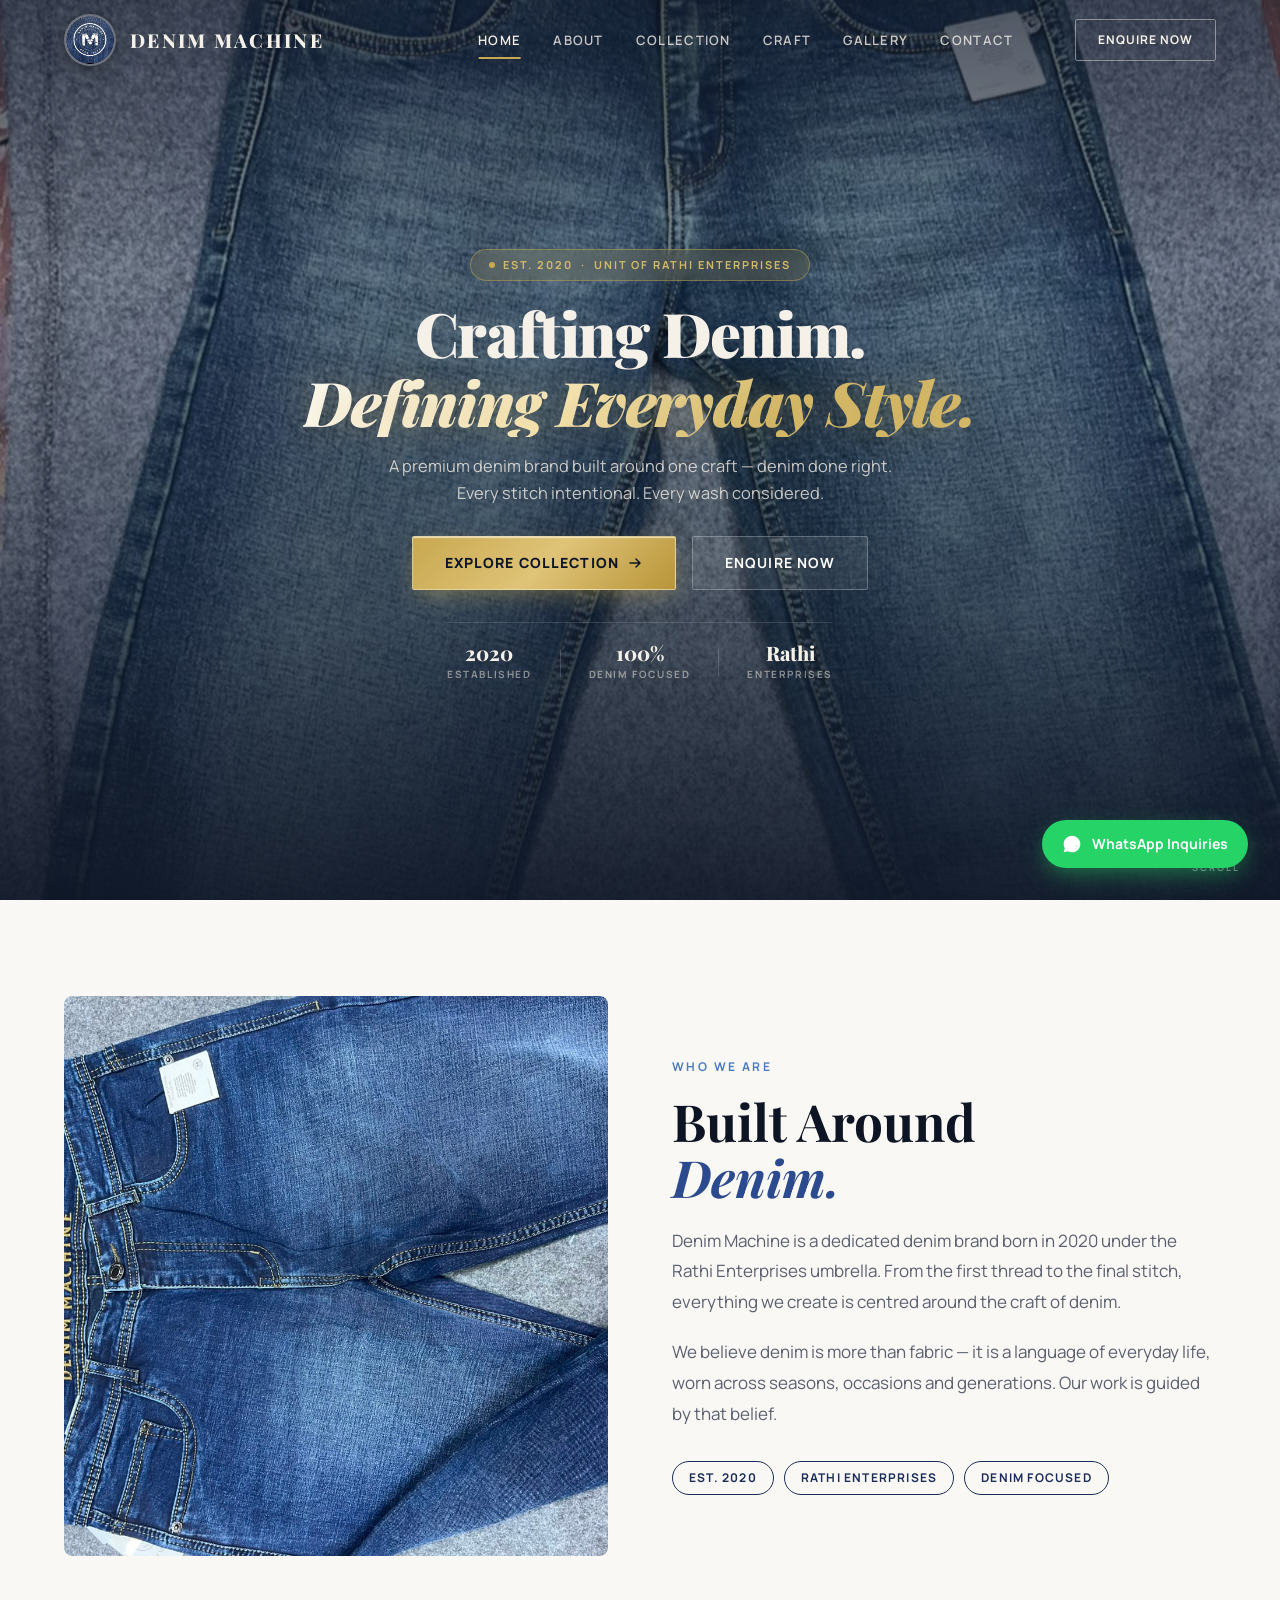
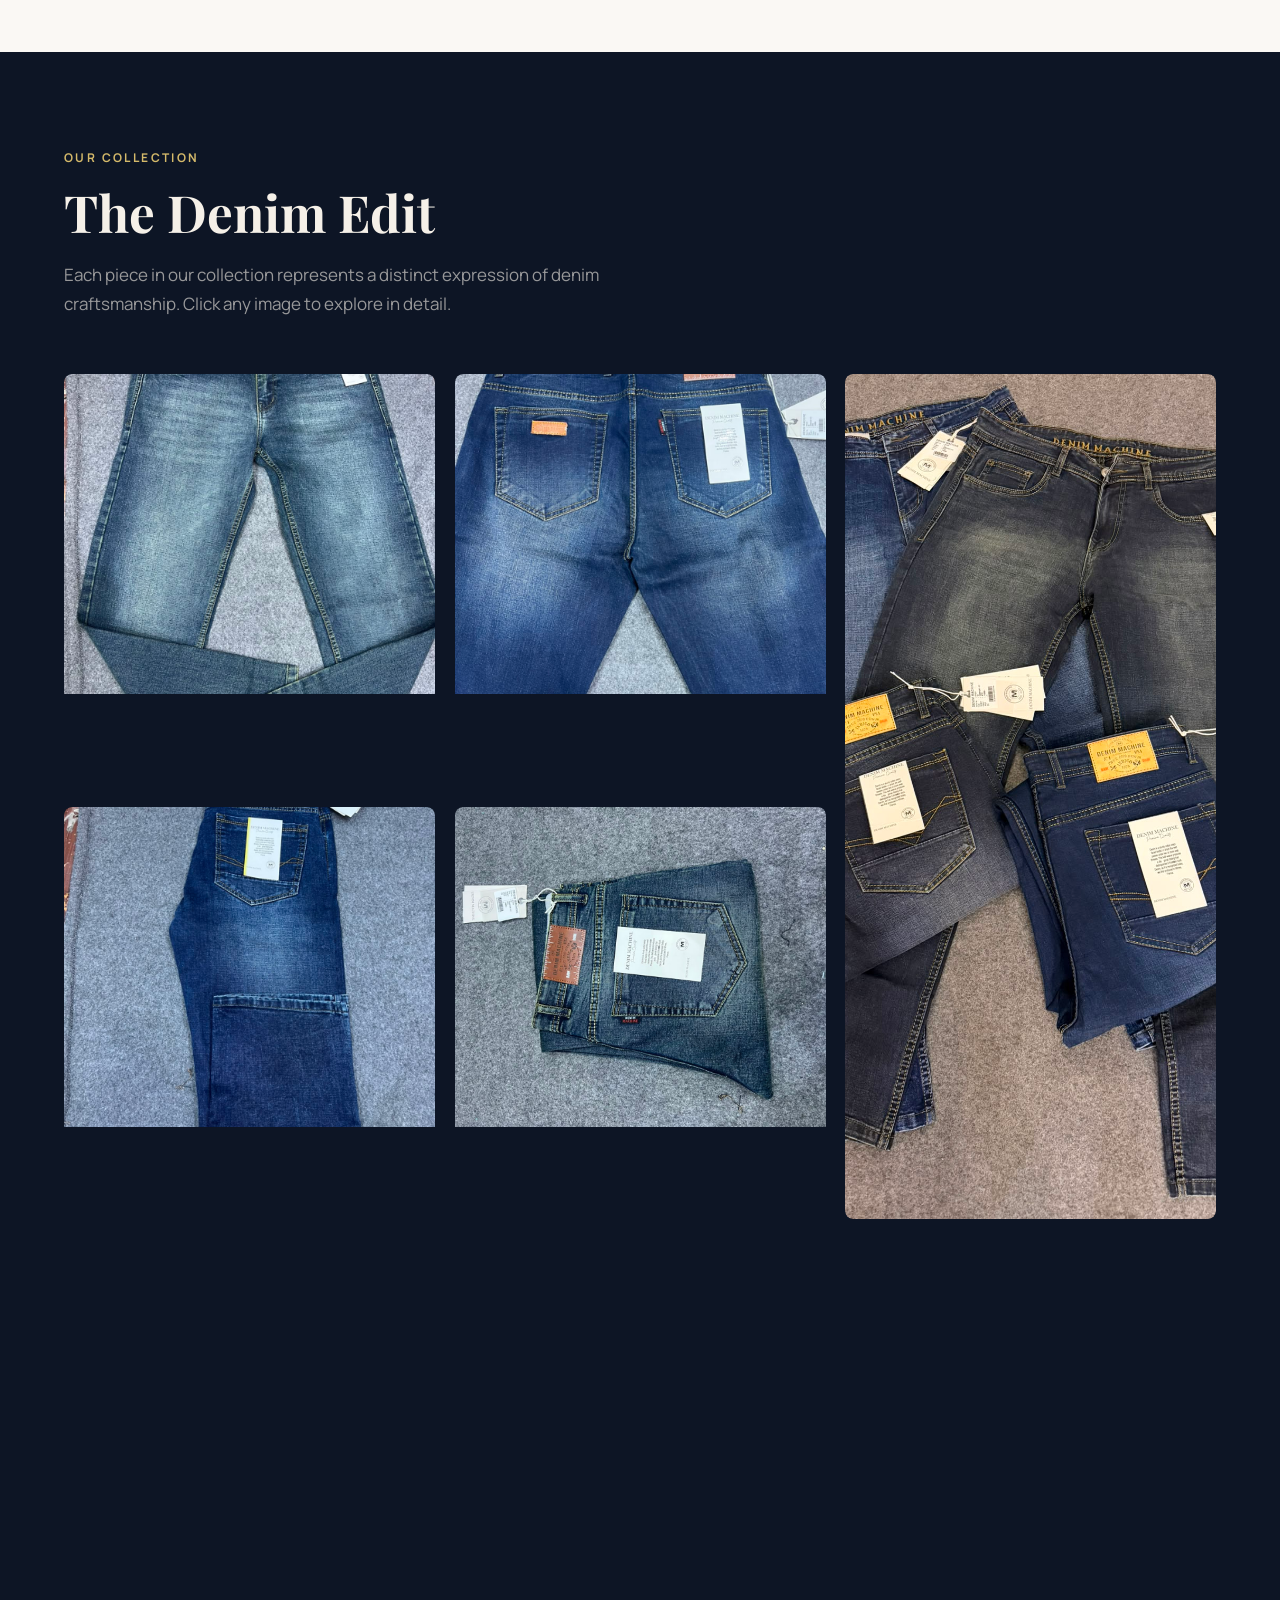
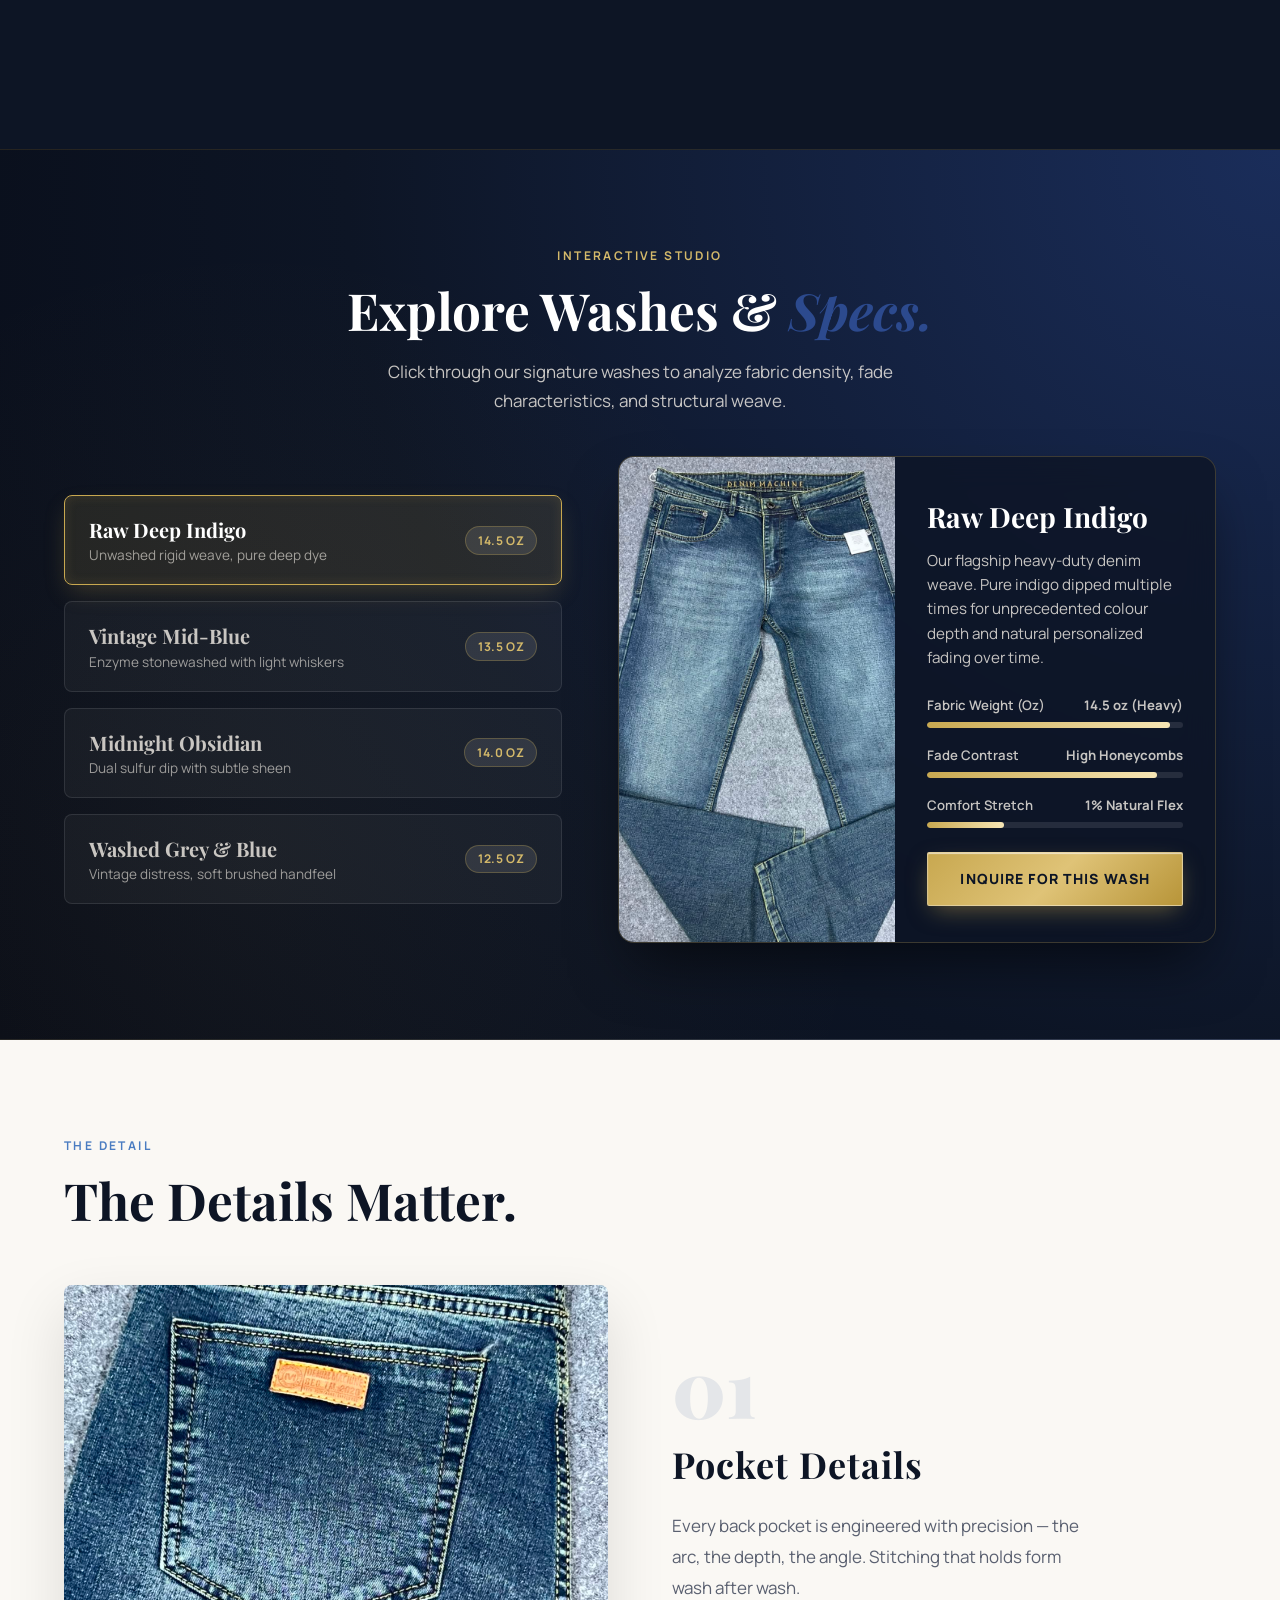
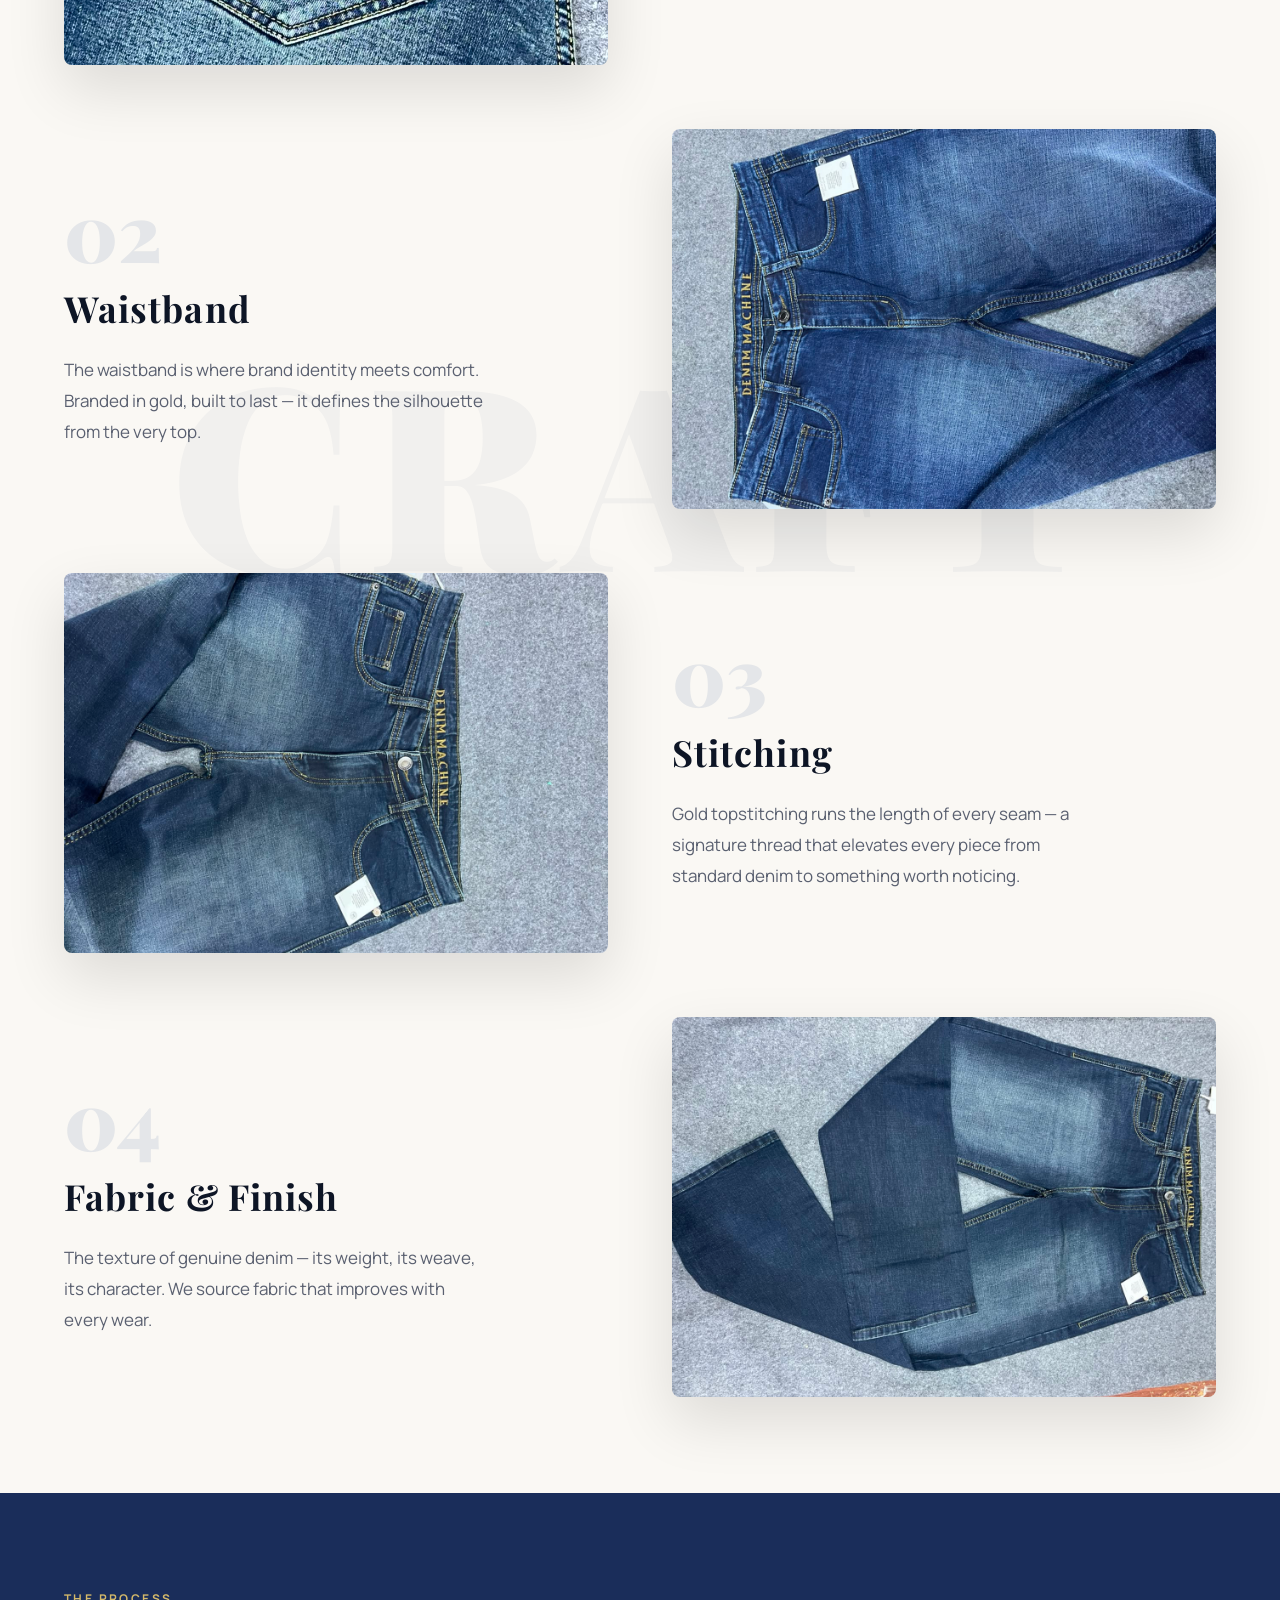
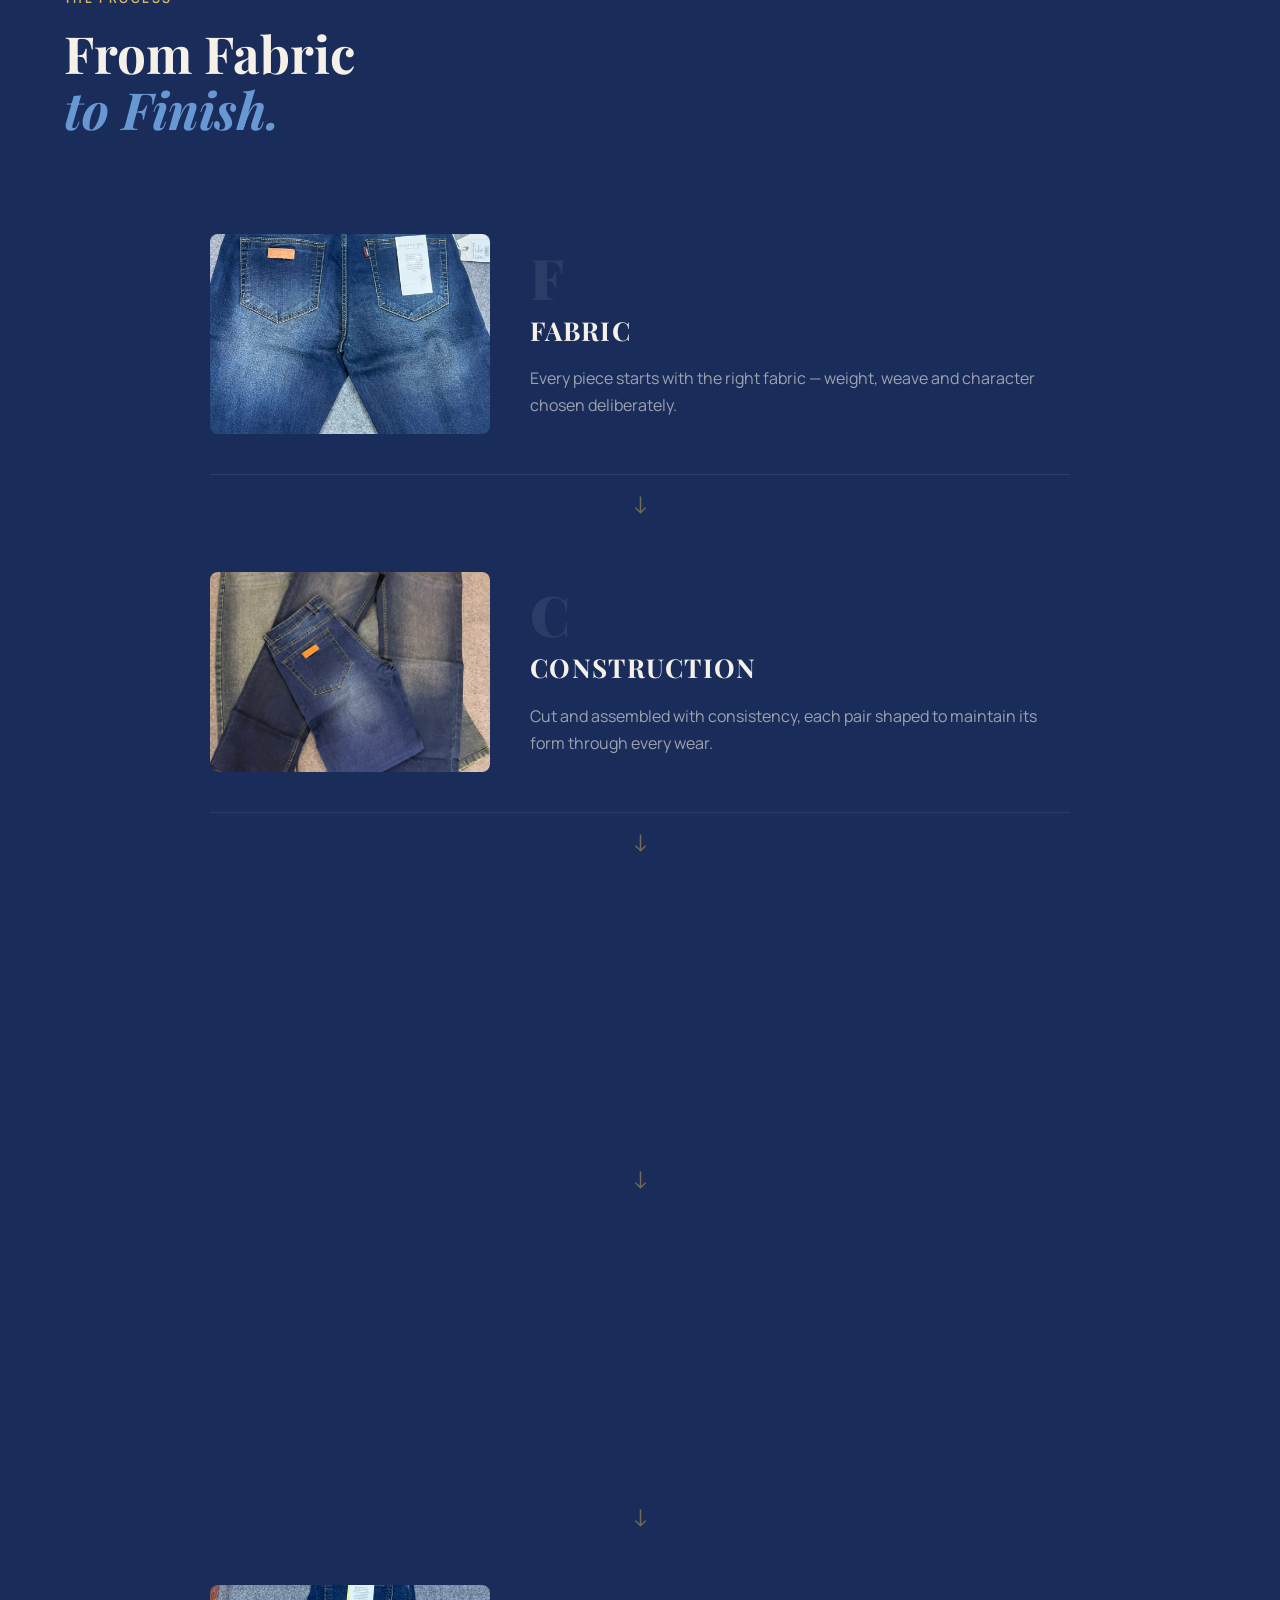
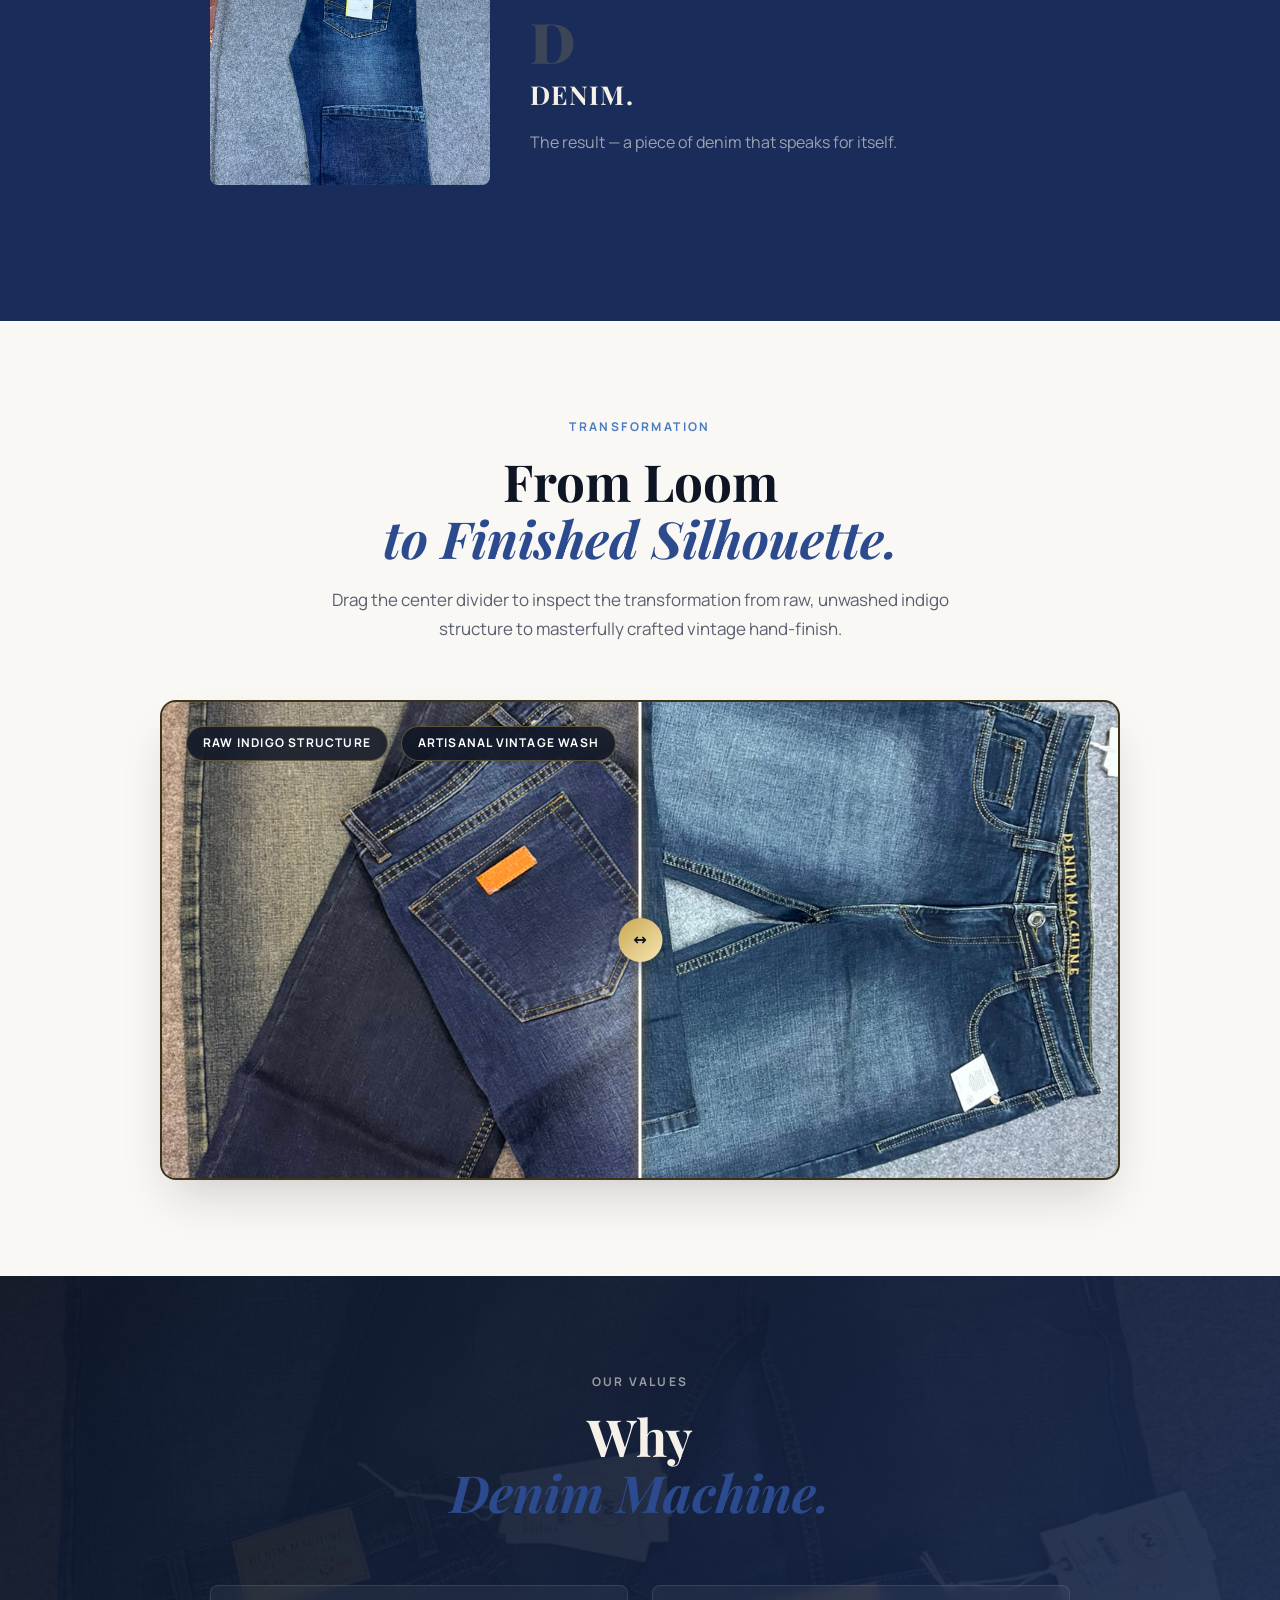
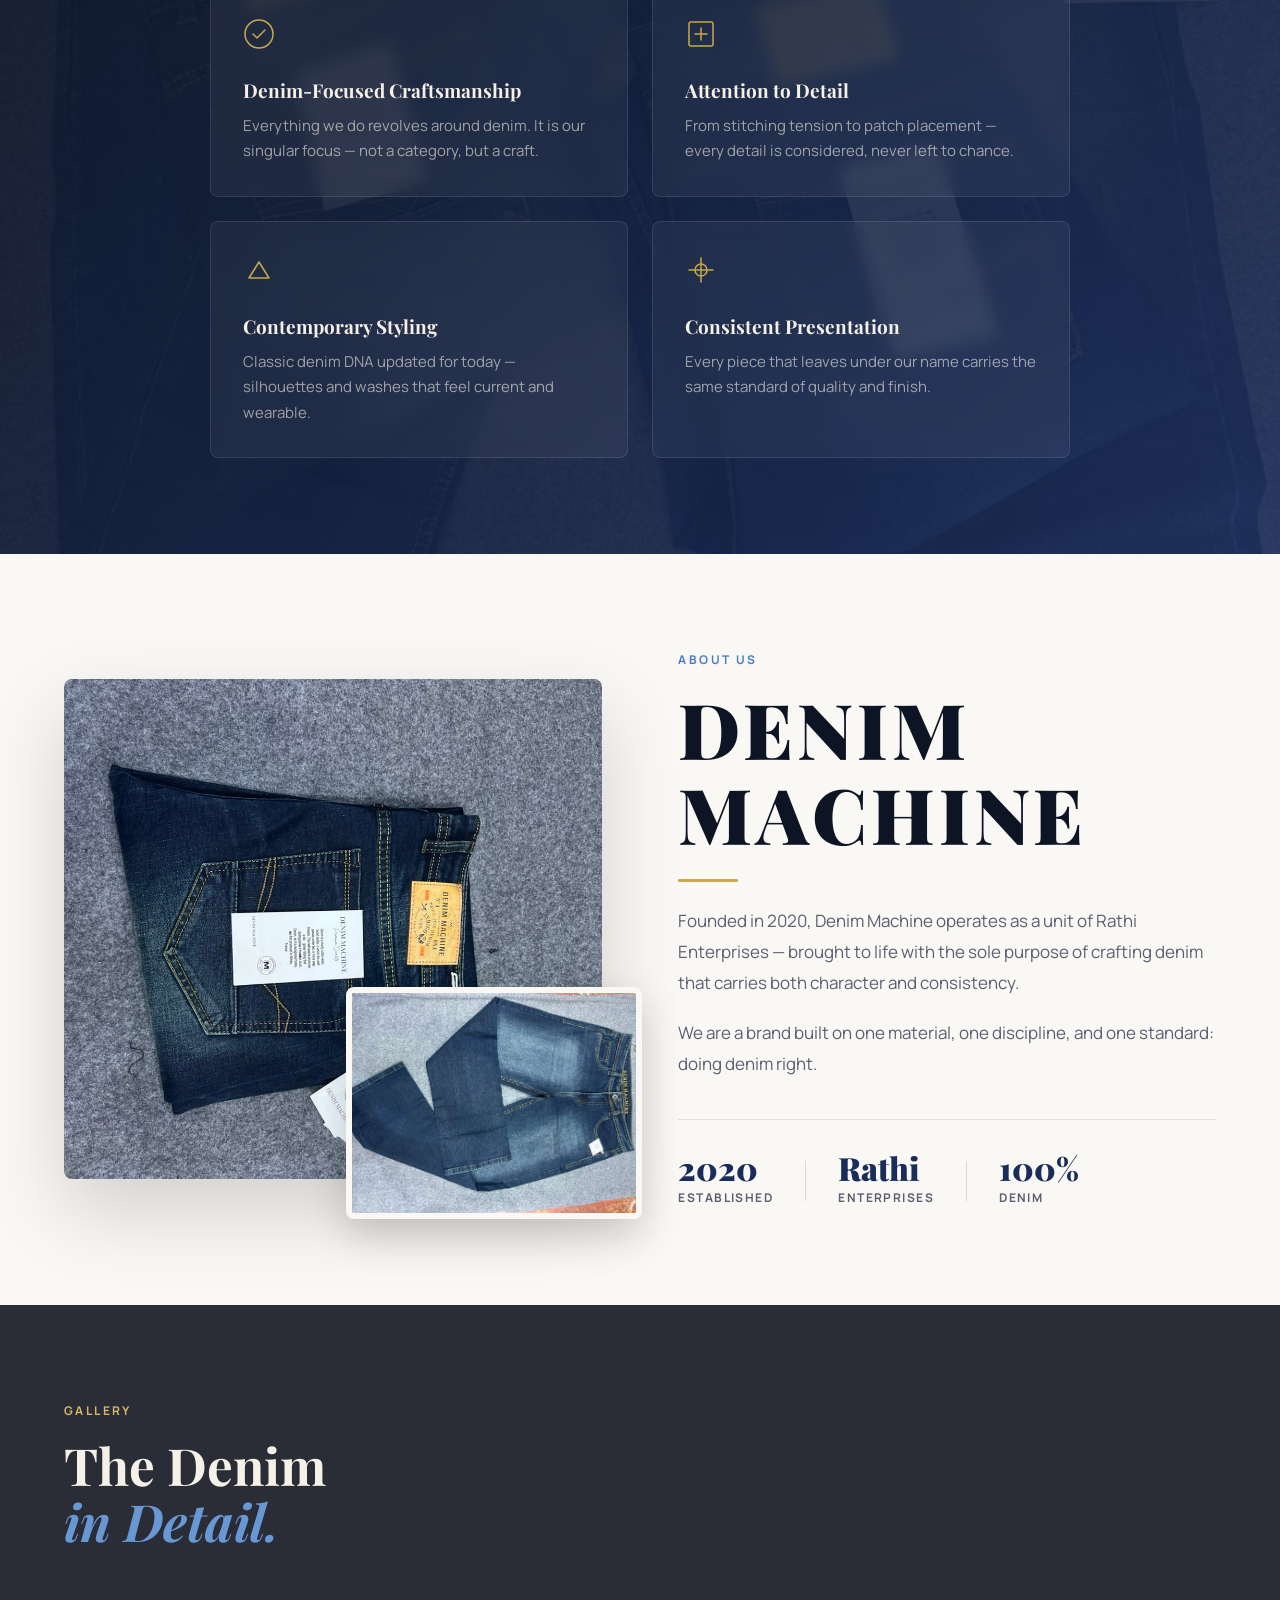
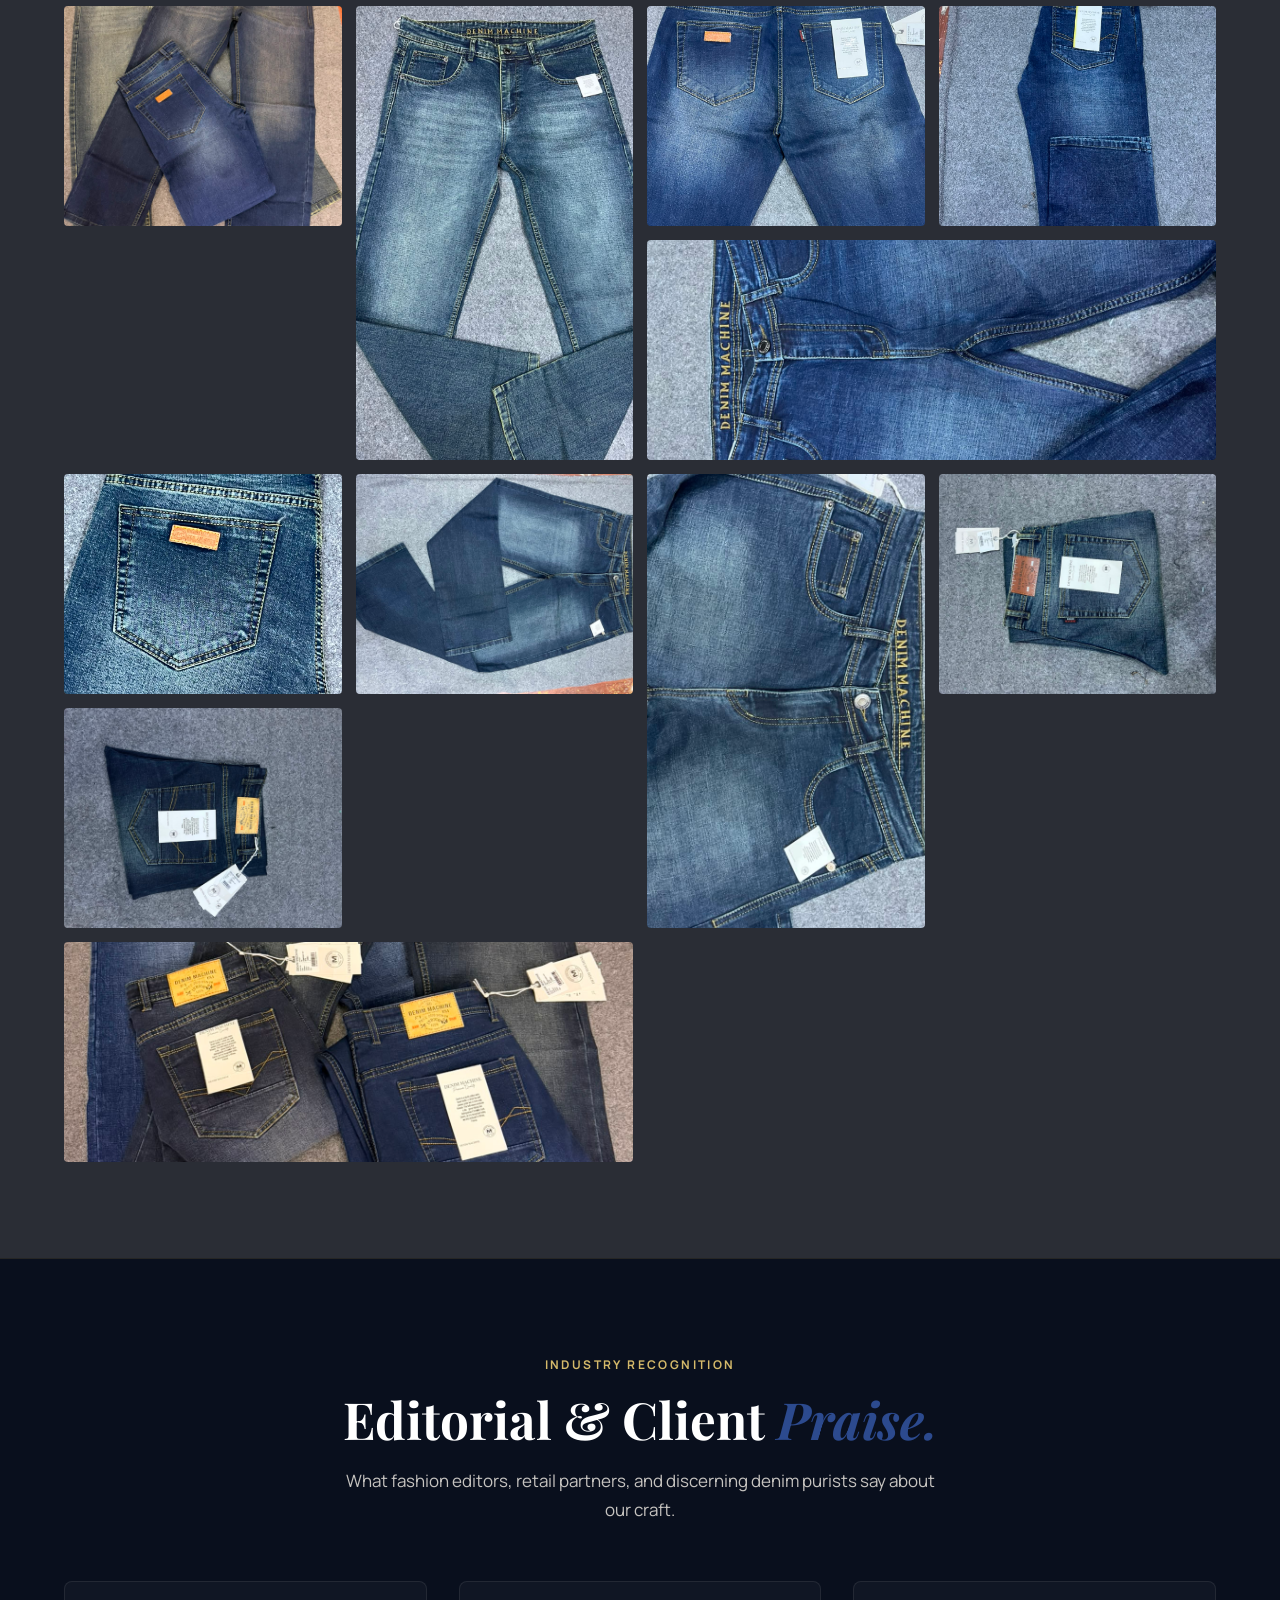
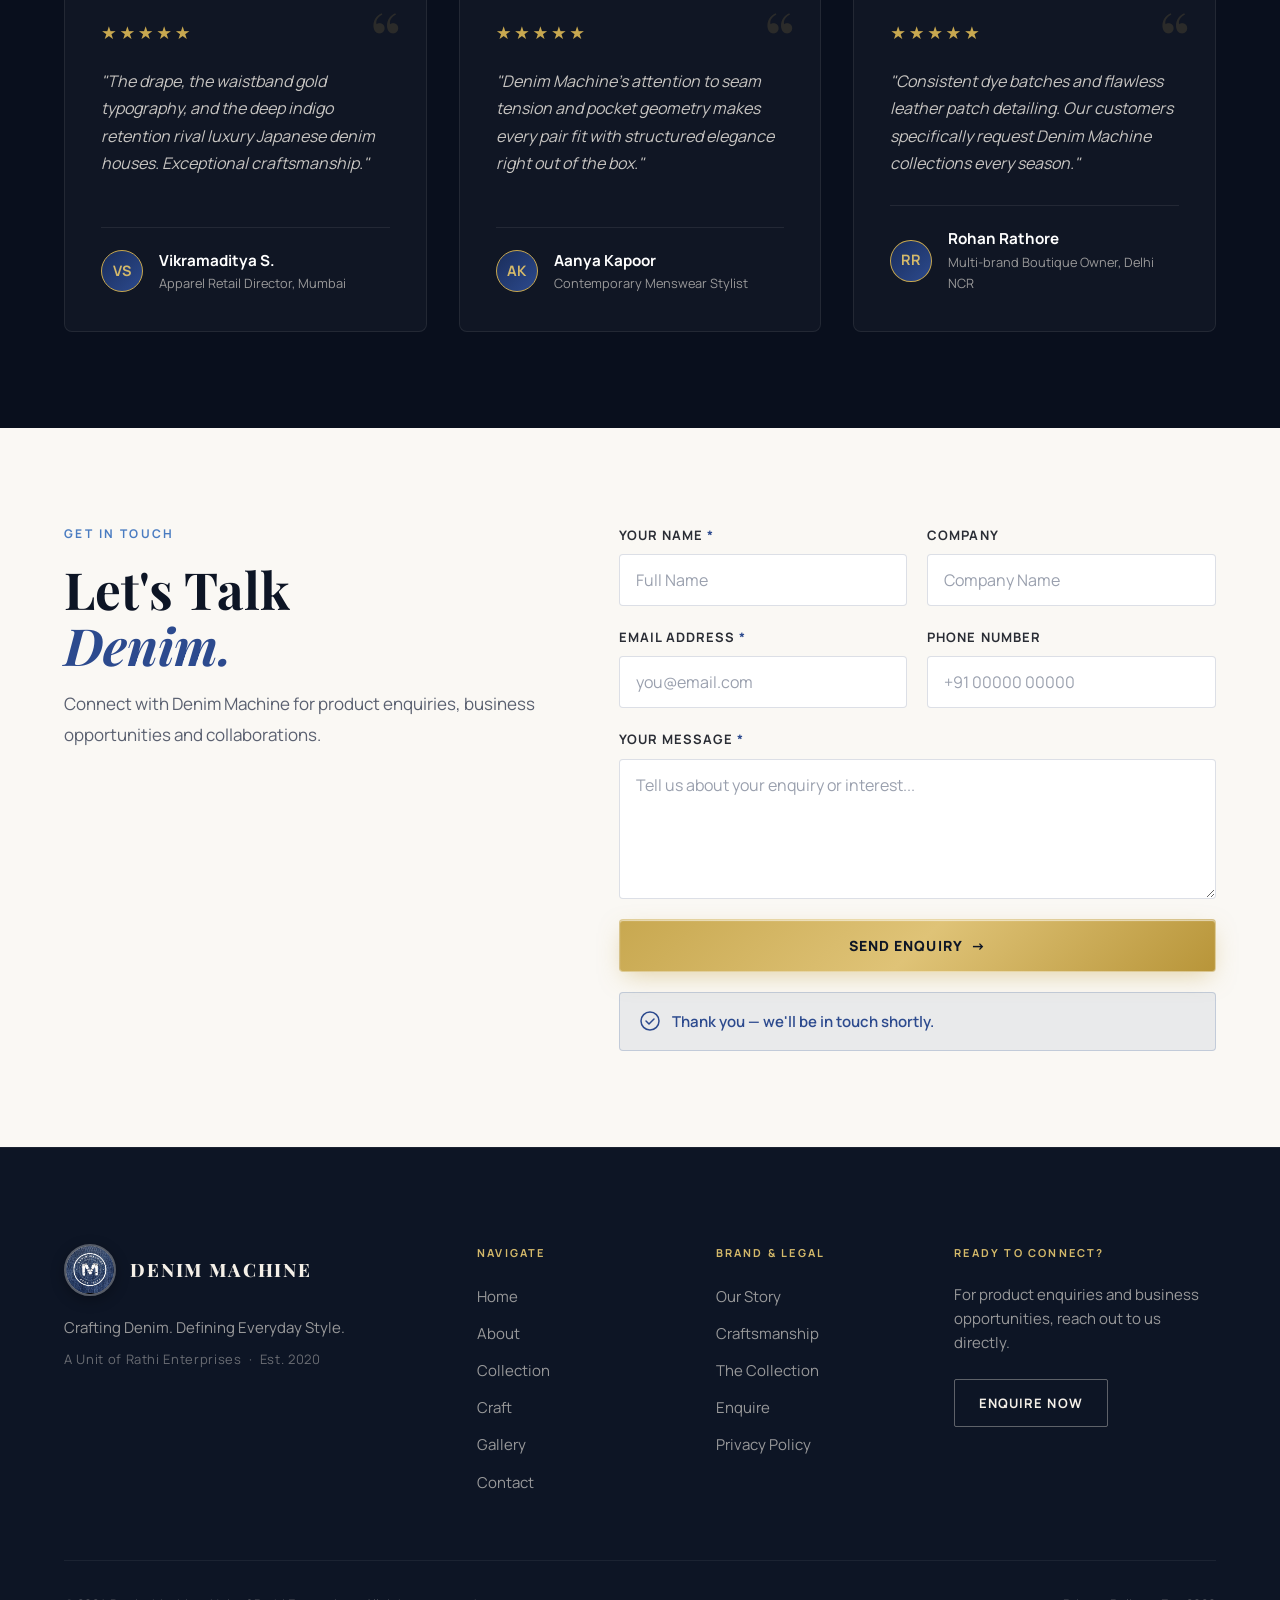
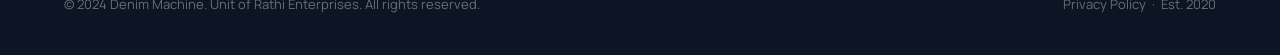
==== index.html @ f1906a6d "Remove top ticker marquee as requested" ====
<!DOCTYPE html>
<html lang="en">
<head>
  <meta charset="UTF-8" />
  <meta name="viewport" content="width=device-width, initial-scale=1.0" />
  <title>Denim Machine — Crafting Denim, Defining Everyday Style</title>
  <meta name="description" content="Denim Machine is a premium denim brand established in 2020, a unit of Rathi Enterprises. Discover our denim collection crafted with attention to detail and contemporary styling." />
  <meta name="keywords" content="Denim Machine, premium denim, jeans, denim collection, denim brand, Rathi Enterprises, denim manufacturing, indigo denim" />
  <meta name="author" content="Denim Machine" />
  <link rel="canonical" href="https://denimmachine.in/" />

  <!-- Open Graph -->
  <meta property="og:title" content="Denim Machine — Crafting Denim, Defining Everyday Style" />
  <meta property="og:description" content="Premium denim brand established 2020. A unit of Rathi Enterprises." />
  <meta property="og:type" content="website" />
  <meta property="og:url" content="https://denimmachine.in/" />
  <meta property="og:image" content="images/img4.jpg" />

  <!-- Twitter Card -->
  <meta name="twitter:card" content="summary_large_image" />
  <meta name="twitter:title" content="Denim Machine — Crafting Denim, Defining Everyday Style" />
  <meta name="twitter:description" content="Premium denim brand established 2020. A unit of Rathi Enterprises." />

  <!-- Fonts -->
  <link rel="preconnect" href="https://fonts.googleapis.com" />
  <link rel="preconnect" href="https://fonts.gstatic.com" crossorigin />
  <link href="https://fonts.googleapis.com/css2?family=Playfair+Display:ital,wght@0,400;0,500;0,600;0,700;0,800;0,900;1,400;1,700&family=Manrope:wght@300;400;500;600;700;800&display=swap" rel="stylesheet" />

  <!-- Schema Markup -->
  <script type="application/ld+json">
  {
    "@context": "https://schema.org",
    "@type": "ClothingStore",
    "name": "Denim Machine",
    "description": "Premium denim brand established in 2020, a unit of Rathi Enterprises.",
    "foundingDate": "2020",
    "parentOrganization": {
      "@type": "Organization",
      "name": "Rathi Enterprises"
    }
  }
  </script>

  <link rel="stylesheet" href="style.css" />
</head>
<body>

  <!-- Scroll Progress Indicator -->
  <div id="scroll-progress" aria-hidden="true"></div>

  <!-- ===================== HEADER ===================== -->
  <header class="site-header" id="site-header" role="banner">
    <nav class="nav-inner" aria-label="Main navigation">
      <a href="#home" class="nav-logo" aria-label="Denim Machine Home">
        <img src="images/logo.png" alt="Denim Machine Logo" class="logo-img" width="56" height="56" />
        <span class="logo-text">DENIM MACHINE</span>
      </a>

      <ul class="nav-links" role="list" id="nav-links">
        <li><a href="index.html" class="nav-link" aria-current="page">Home</a></li>
        <li><a href="about.html" class="nav-link">About</a></li>
        <li><a href="collection.html" class="nav-link">Collection</a></li>
        <li><a href="craft.html" class="nav-link">Craft</a></li>
        <li><a href="gallery.html" class="nav-link">Gallery</a></li>
        <li><a href="contact.html" class="nav-link">Contact</a></li>
      </ul>

      <a href="contact.html" class="btn btn-outline nav-cta" id="nav-cta-btn">Enquire Now</a>

      <button class="hamburger" id="hamburger" aria-label="Open navigation menu" aria-expanded="false" aria-controls="mobile-menu">
        <span class="ham-line"></span>
        <span class="ham-line"></span>
        <span class="ham-line"></span>
      </button>
    </nav>
  </header>

  <!-- Mobile Menu & Overlay (Root Level) -->
  <div class="mobile-menu" id="mobile-menu" role="dialog" aria-modal="true" aria-label="Mobile navigation">
    <button class="mobile-close" id="mobile-close" aria-label="Close navigation menu">&#10005;</button>
    <ul class="mobile-links" role="list">
      <li><a href="index.html" class="mobile-link">Home</a></li>
      <li><a href="about.html" class="mobile-link">About</a></li>
      <li><a href="collection.html" class="mobile-link">Collection</a></li>
      <li><a href="craft.html" class="mobile-link">Craft</a></li>
      <li><a href="gallery.html" class="mobile-link">Gallery</a></li>
      <li><a href="contact.html" class="mobile-link">Contact</a></li>
    </ul>
    <a href="contact.html" class="btn btn-primary mobile-cta">Enquire Now</a>
  </div>
  <div class="mobile-overlay" id="mobile-overlay"></div>

  <main>

    <!-- ===================== HERO ===================== -->
    <section class="hero" id="home" aria-label="Hero section">
      <div class="hero-media">
        <img
          src="images/img4.jpg"
          alt="Denim Machine — premium denim jeans with signature leather patch"
          class="hero-img"
          loading="eager"
          fetchpriority="high"
        />
        <div class="hero-overlay"></div>
        <div class="hero-grain"></div>
      </div>

      <div class="hero-content">

        <!-- Brand badge -->
        <div class="hero-badge">
          <span class="hero-badge-dot"></span>
          <span>Est. 2020 &nbsp;·&nbsp; Unit of Rathi Enterprises</span>
        </div>

        <!-- Main headline -->
        <h1 class="hero-headline">
          Crafting Denim.<br />
          <em>Defining Everyday Style.</em>
        </h1>

        <!-- What this brand is about -->
        <p class="hero-sub">
          A premium denim brand built around one craft — denim done right.<br />
          Every stitch intentional. Every wash considered.
        </p>

        <!-- CTA Buttons -->
        <div class="hero-actions">
          <a href="#collection" class="btn btn-primary hero-btn-1" id="hero-explore-btn">
            Explore Collection
            <svg width="16" height="16" viewBox="0 0 16 16" fill="none" aria-hidden="true"><path d="M3 8h10M9 4l4 4-4 4" stroke="currentColor" stroke-width="1.5" stroke-linecap="round" stroke-linejoin="round"/></svg>
          </a>
          <a href="#contact" class="btn btn-glass" id="hero-enquire-btn">Enquire Now</a>
        </div>

        <!-- Stats strip -->
        <div class="hero-stats">
          <div class="hero-stat">
            <span class="hero-stat-val">2020</span>
            <span class="hero-stat-label">Established</span>
          </div>
          <div class="hero-stat-div" aria-hidden="true"></div>
          <div class="hero-stat">
            <span class="hero-stat-val">100%</span>
            <span class="hero-stat-label">Denim Focused</span>
          </div>
          <div class="hero-stat-div" aria-hidden="true"></div>
          <div class="hero-stat">
            <span class="hero-stat-val">Rathi</span>
            <span class="hero-stat-label">Enterprises</span>
          </div>
        </div>

      </div>

      <div class="hero-scroll-indicator" aria-hidden="true">
        <span class="scroll-line"></span>
        <span class="scroll-label">Scroll</span>
      </div>
    </section>

    <!-- ===================== BRAND INTRO ===================== -->
    <section class="brand-intro section-pad" id="brand-intro" aria-label="Brand introduction">
      <div class="container">
        <div class="brand-intro-grid">
          <div class="brand-intro-visual reveal-left">
            <div class="brand-img-wrap">
              <img
                src="images/img7.jpg"
                alt="Denim Machine — close-up of waistband and gold stitching detail"
                loading="lazy"
              />
              <div class="brand-img-accent"></div>
            </div>
          </div>
          <div class="brand-intro-text reveal-right">
            <p class="section-eyebrow">Who We Are</p>
            <h2 class="section-title">Built Around<br /><em>Denim.</em></h2>
            <p class="body-text">Denim Machine is a dedicated denim brand born in 2020 under the Rathi Enterprises umbrella. From the first thread to the final stitch, everything we create is centred around the craft of denim.</p>
            <p class="body-text">We believe denim is more than fabric — it is a language of everyday life, worn across seasons, occasions and generations. Our work is guided by that belief.</p>
            <div class="brand-pills">
              <span class="pill">Est. 2020</span>
              <span class="pill">Rathi Enterprises</span>
              <span class="pill">Denim Focused</span>
            </div>
          </div>
        </div>
      </div>
    </section>

    <!-- ===================== COLLECTION ===================== -->
    <section class="collection section-pad" id="collection" aria-label="Denim collection">
      <div class="container">
        <div class="section-header reveal-up">
          <p class="section-eyebrow">Our Collection</p>
          <h2 class="section-title">The Denim Edit</h2>
          <p class="section-desc">Each piece in our collection represents a distinct expression of denim craftsmanship. Click any image to explore in detail.</p>
        </div>

        <div class="collection-grid">
          <div class="collection-item reveal-up" data-index="0" tabindex="0" role="button" aria-label="View Classic Indigo collection piece" style="--delay:0.1s">
            <div class="collection-img-wrap">
              <img src="images/img4.jpg" alt="Denim Machine classic indigo jeans, rear view with signature patch and branded waistband" loading="lazy" />
              <div class="collection-overlay">
                <span class="collection-zoom" aria-hidden="true">&#8599;</span>
              </div>
            </div>
            <div class="collection-info">
              <h3 class="collection-name">Classic Indigo</h3>
              <p class="collection-detail">Rear-detailed with signature leather patch</p>
            </div>
          </div>

          <div class="collection-item reveal-up" data-index="1" tabindex="0" role="button" aria-label="View Mid Blue Denim collection piece" style="--delay:0.2s">
            <div class="collection-img-wrap">
              <img src="images/img5.jpg" alt="Denim Machine mid blue wash jeans, full front layout on flat surface" loading="lazy" />
              <div class="collection-overlay">
                <span class="collection-zoom" aria-hidden="true">&#8599;</span>
              </div>
            </div>
            <div class="collection-info">
              <h3 class="collection-name">Mid Blue Wash</h3>
              <p class="collection-detail">Clean silhouette, gold accent stitching</p>
            </div>
          </div>

          <div class="collection-item reveal-up collection-item--tall" data-index="2" tabindex="0" role="button" aria-label="View Signature Indigo collection piece" style="--delay:0.15s">
            <div class="collection-img-wrap">
              <img src="images/img2.jpg" alt="Denim Machine signature indigo denim collection, multiple pairs displayed" loading="lazy" />
              <div class="collection-overlay">
                <span class="collection-zoom" aria-hidden="true">&#8599;</span>
              </div>
            </div>
            <div class="collection-info">
              <h3 class="collection-name">Signature Indigo</h3>
              <p class="collection-detail">The complete range, every shade of blue</p>
            </div>
          </div>

          <div class="collection-item reveal-up" data-index="3" tabindex="0" role="button" aria-label="View Deep Blue collection piece" style="--delay:0.25s">
            <div class="collection-img-wrap">
              <img src="images/img6.jpg" alt="Denim Machine deep blue folded jeans with branded tag and leather patch" loading="lazy" />
              <div class="collection-overlay">
                <span class="collection-zoom" aria-hidden="true">&#8599;</span>
              </div>
            </div>
            <div class="collection-info">
              <h3 class="collection-name">Deep Blue</h3>
              <p class="collection-detail">Structured fold, rich deep indigo</p>
            </div>
          </div>

          <div class="collection-item reveal-up" data-index="4" tabindex="0" role="button" aria-label="View Dark Wash collection piece" style="--delay:0.3s">
            <div class="collection-img-wrap">
              <img src="images/img9.jpg" alt="Denim Machine dark wash indigo jeans with leather patch and branded label" loading="lazy" />
              <div class="collection-overlay">
                <span class="collection-zoom" aria-hidden="true">&#8599;</span>
              </div>
            </div>
            <div class="collection-info">
              <h3 class="collection-name">Dark Wash</h3>
              <p class="collection-detail">Raw indigo depth with golden topstitch</p>
            </div>
          </div>

          <div class="collection-item reveal-up" data-index="5" tabindex="0" role="button" aria-label="View Washed Grey collection piece" style="--delay:0.35s">
            <div class="collection-img-wrap">
              <img src="images/img1.jpg" alt="Denim Machine washed grey and blue denim jeans, flatlay collection spread" loading="lazy" />
              <div class="collection-overlay">
                <span class="collection-zoom" aria-hidden="true">&#8599;</span>
              </div>
            </div>
            <div class="collection-info">
              <h3 class="collection-name">Washed Grey</h3>
              <p class="collection-detail">Vintage tones, contemporary fit</p>
            </div>
          </div>
        </div>
      </div>
    </section>

    <!-- ===================== INTERACTIVE WASH & SPEC STUDIO ===================== -->
    <section class="wash-studio section-pad" id="wash-studio" aria-label="Interactive denim wash studio">
      <div class="container">
        <div class="section-header reveal-up" style="text-align: center; margin-bottom: 2rem;">
          <p class="section-eyebrow" style="color: var(--gold-light);">Interactive Studio</p>
          <h2 class="section-title" style="color: #ffffff;">Explore Washes &amp; <em>Specs.</em></h2>
          <p class="section-desc" style="color: var(--cream-80); margin: 0 auto; max-width: 600px;">Click through our signature washes to analyze fabric density, fade characteristics, and structural weave.</p>
        </div>

        <div class="wash-studio-grid">
          <!-- Wash Selectors List -->
          <div class="wash-tabs reveal-left" id="wash-tab-list">
            <button class="wash-tab-btn active" data-wash="raw-indigo">
              <div>
                <span class="wash-tab-title">Raw Deep Indigo</span>
                <span class="wash-tab-sub">Unwashed rigid weave, pure deep dye</span>
              </div>
              <span class="wash-tab-badge">14.5 OZ</span>
            </button>

            <button class="wash-tab-btn" data-wash="mid-wash">
              <div>
                <span class="wash-tab-title">Vintage Mid-Blue</span>
                <span class="wash-tab-sub">Enzyme stonewashed with light whiskers</span>
              </div>
              <span class="wash-tab-badge">13.5 OZ</span>
            </button>

            <button class="wash-tab-btn" data-wash="dark-wash">
              <div>
                <span class="wash-tab-title">Midnight Obsidian</span>
                <span class="wash-tab-sub">Dual sulfur dip with subtle sheen</span>
              </div>
              <span class="wash-tab-badge">14.0 OZ</span>
            </button>

            <button class="wash-tab-btn" data-wash="washed-grey">
              <div>
                <span class="wash-tab-title">Washed Grey &amp; Blue</span>
                <span class="wash-tab-sub">Vintage distress, soft brushed handfeel</span>
              </div>
              <span class="wash-tab-badge">12.5 OZ</span>
            </button>
          </div>

          <!-- Dynamic Wash Display Card -->
          <div class="wash-preview-card reveal-right" id="wash-preview-card">
            <div class="wash-preview-img-wrap">
              <img id="wash-preview-img" src="images/img4.jpg" alt="Raw Deep Indigo Denim" />
            </div>
            <div class="wash-preview-details">
              <div class="wash-details-header">
                <h3 id="wash-detail-title">Raw Deep Indigo</h3>
                <p id="wash-detail-desc">Our flagship heavy-duty denim weave. Pure indigo dipped multiple times for unprecedented colour depth and natural personalized fading over time.</p>
              </div>

              <div class="wash-metrics">
                <div class="wash-metric-row">
                  <div class="metric-label-val">
                    <span>Fabric Weight (Oz)</span>
                    <strong id="metric-weight-val">14.5 oz (Heavy)</strong>
                  </div>
                  <div class="metric-bar-track">
                    <div class="metric-bar-fill" id="metric-weight-bar" style="width: 95%;"></div>
                  </div>
                </div>

                <div class="wash-metric-row">
                  <div class="metric-label-val">
                    <span>Fade Contrast</span>
                    <strong id="metric-fade-val">High Honeycombs</strong>
                  </div>
                  <div class="metric-bar-track">
                    <div class="metric-bar-fill" id="metric-fade-bar" style="width: 90%;"></div>
                  </div>
                </div>

                <div class="wash-metric-row">
                  <div class="metric-label-val">
                    <span>Comfort Stretch</span>
                    <strong id="metric-stretch-val">1% Natural Flex</strong>
                  </div>
                  <div class="metric-bar-track">
                    <div class="metric-bar-fill" id="metric-stretch-bar" style="width: 30%;"></div>
                  </div>
                </div>
              </div>

              <a href="#contact" class="btn btn-primary" style="text-align: center; justify-content: center; width: 100%;">
                Inquire For This Wash
              </a>
            </div>
          </div>
        </div>
      </div>
    </section>

    <!-- ===================== CRAFT / DETAILS ===================== -->
    <section class="craft section-pad" id="craft" aria-label="Denim craft and details">
      <div class="craft-bg-text" aria-hidden="true">CRAFT</div>
      <div class="container">
        <div class="section-header reveal-up">
          <p class="section-eyebrow">The Detail</p>
          <h2 class="section-title">The Details Matter.</h2>
        </div>

        <div class="craft-editorial">
          <!-- Row 1 -->
          <div class="craft-row craft-row--left reveal-left">
            <div class="craft-img-block">
              <img src="images/img3.jpg" alt="Denim Machine pocket detail — leather patch and stitching close-up" loading="lazy" />
            </div>
            <div class="craft-text-block">
              <span class="craft-number" aria-hidden="true">01</span>
              <h3 class="craft-label">Pocket Details</h3>
              <p class="craft-desc">Every back pocket is engineered with precision — the arc, the depth, the angle. Stitching that holds form wash after wash.</p>
            </div>
          </div>

          <!-- Row 2 -->
          <div class="craft-row craft-row--right reveal-right">
            <div class="craft-text-block">
              <span class="craft-number" aria-hidden="true">02</span>
              <h3 class="craft-label">Waistband</h3>
              <p class="craft-desc">The waistband is where brand identity meets comfort. Branded in gold, built to last — it defines the silhouette from the very top.</p>
            </div>
            <div class="craft-img-block">
              <img src="images/img7.jpg" alt="Denim Machine waistband detail — gold Denim Machine lettering and front pocket construction" loading="lazy" />
            </div>
          </div>

          <!-- Row 3 -->
          <div class="craft-row craft-row--left reveal-left">
            <div class="craft-img-block">
              <img src="images/img11.jpg" alt="Denim Machine waistband side detail with gold lettering and pocket stitching" loading="lazy" />
            </div>
            <div class="craft-text-block">
              <span class="craft-number" aria-hidden="true">03</span>
              <h3 class="craft-label">Stitching</h3>
              <p class="craft-desc">Gold topstitching runs the length of every seam — a signature thread that elevates every piece from standard denim to something worth noticing.</p>
            </div>
          </div>

          <!-- Row 4 -->
          <div class="craft-row craft-row--right reveal-right">
            <div class="craft-text-block">
              <span class="craft-number" aria-hidden="true">04</span>
              <h3 class="craft-label">Fabric & Finish</h3>
              <p class="craft-desc">The texture of genuine denim — its weight, its weave, its character. We source fabric that improves with every wear.</p>
            </div>
            <div class="craft-img-block">
              <img src="images/img8.jpg" alt="Denim Machine dark indigo denim close-up showing fabric texture and stitching" loading="lazy" />
            </div>
          </div>
        </div>
      </div>
    </section>

    <!-- ===================== FROM FABRIC TO FINISH ===================== -->
    <section class="journey section-pad" id="journey" aria-label="From fabric to finish">
      <div class="container">
        <div class="section-header reveal-up">
          <p class="section-eyebrow">The Process</p>
          <h2 class="section-title">From Fabric<br /><em>to Finish.</em></h2>
        </div>

        <div class="journey-flow">
          <div class="journey-step reveal-up" style="--delay:0.05s">
            <div class="journey-img">
              <img src="images/img5.jpg" alt="Denim fabric — clean indigo weave, full-length view" loading="lazy" />
            </div>
            <div class="journey-step-info">
              <div class="journey-num" aria-hidden="true">F</div>
              <h3 class="journey-label">Fabric</h3>
              <p class="journey-desc">Every piece starts with the right fabric — weight, weave and character chosen deliberately.</p>
            </div>
          </div>

          <div class="journey-arrow" aria-hidden="true">&#8595;</div>

          <div class="journey-step reveal-up" style="--delay:0.15s">
            <div class="journey-img">
              <img src="images/img1.jpg" alt="Denim construction — multiple jeans laid flat showing range and construction" loading="lazy" />
            </div>
            <div class="journey-step-info">
              <div class="journey-num" aria-hidden="true">C</div>
              <h3 class="journey-label">Construction</h3>
              <p class="journey-desc">Cut and assembled with consistency, each pair shaped to maintain its form through every wear.</p>
            </div>
          </div>

          <div class="journey-arrow" aria-hidden="true">&#8595;</div>

          <div class="journey-step reveal-up" style="--delay:0.25s">
            <div class="journey-img">
              <img src="images/img3.jpg" alt="Denim stitching detail — golden topstitch along pocket edge" loading="lazy" />
            </div>
            <div class="journey-step-info">
              <div class="journey-num" aria-hidden="true">S</div>
              <h3 class="journey-label">Stitching</h3>
              <p class="journey-desc">Gold-toned topstitching applied with care — the signature mark of every Denim Machine piece.</p>
            </div>
          </div>

          <div class="journey-arrow" aria-hidden="true">&#8595;</div>

          <div class="journey-step reveal-up" style="--delay:0.35s">
            <div class="journey-img">
              <img src="images/img9.jpg" alt="Denim finishing — dark wash denim folded with branded leather patch and hang tags" loading="lazy" />
            </div>
            <div class="journey-step-info">
              <div class="journey-num" aria-hidden="true">F</div>
              <h3 class="journey-label">Finishing</h3>
              <p class="journey-desc">Washed, pressed and tagged — every detail is reviewed before a piece carries the Denim Machine name.</p>
            </div>
          </div>

          <div class="journey-arrow" aria-hidden="true">&#8595;</div>

          <div class="journey-step journey-step--final reveal-up" style="--delay:0.45s">
            <div class="journey-img">
              <img src="images/img6.jpg" alt="Finished Denim Machine product ready — deep blue premium jeans with hang tags" loading="lazy" />
            </div>
            <div class="journey-step-info">
              <div class="journey-num journey-num--final" aria-hidden="true">D</div>
              <h3 class="journey-label">Denim.</h3>
              <p class="journey-desc">The result — a piece of denim that speaks for itself.</p>
            </div>
          </div>
        </div>
      </div>
    </section>

    <!-- ===================== RAW VS FINISHED COMPARISON SLIDER ===================== -->
    <section class="compare-section" id="compare" aria-label="Raw vs Finished Comparison">
      <div class="container">
        <div class="section-header reveal-up" style="text-align: center;">
          <p class="section-eyebrow">Transformation</p>
          <h2 class="section-title">From Loom<br /><em>to Finished Silhouette.</em></h2>
          <p class="section-desc" style="margin: 0 auto; max-width: 620px;">Drag the center divider to inspect the transformation from raw, unwashed indigo structure to masterfully crafted vintage hand-finish.</p>
        </div>

        <div class="compare-box reveal-up" id="compare-container">
          <!-- Before / Raw Image -->
          <img src="images/img8.jpg" alt="Raw Heavy Indigo Denim Texture" class="compare-img" />
          <span class="compare-badge compare-badge--left">Raw Indigo Structure</span>

          <!-- After / Washed Finished Image (Clipped) -->
          <div class="compare-img-after" id="compare-after-wrap" style="width: 50%;">
            <img src="images/img1.jpg" alt="Artisanal Washed Denim Finish" class="compare-img" style="width: 960px; max-width: none;" />
            <span class="compare-badge compare-badge--right">Artisanal Vintage Wash</span>
          </div>

          <!-- Draggable Divider -->
          <div class="compare-slider-bar" id="compare-slider-bar" style="left: 50%;">
            <div class="compare-handle" aria-label="Drag to compare">
              <span>&#8596;</span>
            </div>
          </div>
        </div>
      </div>
    </section>

    <!-- ===================== WHY DENIM MACHINE ===================== -->
    <section class="why section-pad" id="why" aria-label="Why Denim Machine">
      <div class="why-bg">
        <img src="images/img2.jpg" alt="" role="presentation" loading="lazy" />
        <div class="why-bg-overlay"></div>
      </div>
      <div class="container">
        <div class="why-content">
          <div class="section-header reveal-up" style="text-align:center; margin-bottom:4rem;">
            <p class="section-eyebrow" style="color:var(--cream-60)">Our Values</p>
            <h2 class="section-title" style="color:var(--cream)">Why<br /><em>Denim Machine.</em></h2>
          </div>

          <div class="why-grid">
            <div class="why-card reveal-up" style="--delay:0.1s">
              <div class="why-icon" aria-hidden="true">
                <svg width="32" height="32" viewBox="0 0 32 32" fill="none" aria-hidden="true"><circle cx="16" cy="16" r="14" stroke="currentColor" stroke-width="1.5"/><path d="M10 16l4 4 8-8" stroke="currentColor" stroke-width="1.5" stroke-linecap="round" stroke-linejoin="round"/></svg>
              </div>
              <h3 class="why-label">Denim-Focused Craftsmanship</h3>
              <p class="why-text">Everything we do revolves around denim. It is our singular focus — not a category, but a craft.</p>
            </div>

            <div class="why-card reveal-up" style="--delay:0.2s">
              <div class="why-icon" aria-hidden="true">
                <svg width="32" height="32" viewBox="0 0 32 32" fill="none" aria-hidden="true"><rect x="4" y="4" width="24" height="24" rx="2" stroke="currentColor" stroke-width="1.5"/><path d="M10 16h12M16 10v12" stroke="currentColor" stroke-width="1.5" stroke-linecap="round"/></svg>
              </div>
              <h3 class="why-label">Attention to Detail</h3>
              <p class="why-text">From stitching tension to patch placement — every detail is considered, never left to chance.</p>
            </div>

            <div class="why-card reveal-up" style="--delay:0.3s">
              <div class="why-icon" aria-hidden="true">
                <svg width="32" height="32" viewBox="0 0 32 32" fill="none" aria-hidden="true"><path d="M6 24L16 8l10 16H6z" stroke="currentColor" stroke-width="1.5" stroke-linejoin="round"/></svg>
              </div>
              <h3 class="why-label">Contemporary Styling</h3>
              <p class="why-text">Classic denim DNA updated for today — silhouettes and washes that feel current and wearable.</p>
            </div>

            <div class="why-card reveal-up" style="--delay:0.4s">
              <div class="why-icon" aria-hidden="true">
                <svg width="32" height="32" viewBox="0 0 32 32" fill="none" aria-hidden="true"><path d="M16 4v24M4 16h24" stroke="currentColor" stroke-width="1.5" stroke-linecap="round"/><circle cx="16" cy="16" r="6" stroke="currentColor" stroke-width="1.5"/></svg>
              </div>
              <h3 class="why-label">Consistent Presentation</h3>
              <p class="why-text">Every piece that leaves under our name carries the same standard of quality and finish.</p>
            </div>
          </div>
        </div>
      </div>
    </section>

    <!-- ===================== ABOUT ===================== -->
    <section class="about section-pad" id="about" aria-label="About Denim Machine">
      <div class="container">
        <div class="about-grid">
          <div class="about-imagery reveal-left">
            <div class="about-img-stack">
              <div class="about-img-main">
                <img src="images/img10.jpg" alt="Denim Machine dark indigo jeans folded — leather patch and hang tags visible" loading="lazy" />
              </div>
              <div class="about-img-secondary">
                <img src="images/img8.jpg" alt="Denim Machine dark blue denim close-up with pocket and stitching detail" loading="lazy" />
              </div>
            </div>
          </div>

          <div class="about-content reveal-right">
            <p class="section-eyebrow">About Us</p>
            <h2 class="section-title about-title">
              DENIM<br />MACHINE
            </h2>
            <div class="about-divider"></div>
            <p class="body-text">Founded in 2020, Denim Machine operates as a unit of Rathi Enterprises — brought to life with the sole purpose of crafting denim that carries both character and consistency.</p>
            <p class="body-text">We are a brand built on one material, one discipline, and one standard: doing denim right.</p>
            <div class="about-facts">
              <div class="fact-item">
                <span class="fact-value">2020</span>
                <span class="fact-label">Established</span>
              </div>
              <div class="fact-divider" aria-hidden="true"></div>
              <div class="fact-item">
                <span class="fact-value">Rathi</span>
                <span class="fact-label">Enterprises</span>
              </div>
              <div class="fact-divider" aria-hidden="true"></div>
              <div class="fact-item">
                <span class="fact-value">100%</span>
                <span class="fact-label">Denim</span>
              </div>
            </div>
          </div>
        </div>
      </div>
    </section>

    <!-- ===================== GALLERY ===================== -->
    <section class="gallery section-pad" id="gallery" aria-label="Gallery of Denim Machine products">
      <div class="container">
        <div class="section-header reveal-up">
          <p class="section-eyebrow">Gallery</p>
          <h2 class="section-title">The Denim<br /><em>in Detail.</em></h2>
        </div>

        <div class="gallery-masonry" id="gallery-grid">
          <div class="gallery-item" data-src="images/img1.jpg" tabindex="0" role="button" aria-label="View gallery image — multiple denim jeans collection" style="--delay:0.05s">
            <img src="images/img1.jpg" alt="Denim Machine — multiple denim jeans, flatlay collection spread showing range of washes" loading="lazy" />
            <div class="gallery-hover"><span aria-hidden="true">&#8599;</span></div>
          </div>
          <div class="gallery-item gallery-item--tall" data-src="images/img4.jpg" tabindex="0" role="button" aria-label="View gallery image — classic indigo back view" style="--delay:0.1s">
            <img src="images/img4.jpg" alt="Denim Machine — classic indigo jeans rear view with leather patch and branded waistband" loading="lazy" />
            <div class="gallery-hover"><span aria-hidden="true">&#8599;</span></div>
          </div>
          <div class="gallery-item" data-src="images/img5.jpg" tabindex="0" role="button" aria-label="View gallery image — mid blue full length" style="--delay:0.15s">
            <img src="images/img5.jpg" alt="Denim Machine — mid blue wash jeans full front layout on flat surface" loading="lazy" />
            <div class="gallery-hover"><span aria-hidden="true">&#8599;</span></div>
          </div>
          <div class="gallery-item" data-src="images/img6.jpg" tabindex="0" role="button" aria-label="View gallery image — deep blue folded" style="--delay:0.2s">
            <img src="images/img6.jpg" alt="Denim Machine — deep blue jeans folded with product tag and leather patch" loading="lazy" />
            <div class="gallery-hover"><span aria-hidden="true">&#8599;</span></div>
          </div>
          <div class="gallery-item gallery-item--wide" data-src="images/img7.jpg" tabindex="0" role="button" aria-label="View gallery image — waistband detail" style="--delay:0.25s">
            <img src="images/img7.jpg" alt="Denim Machine — waistband closeup with gold lettering and front pocket detail" loading="lazy" />
            <div class="gallery-hover"><span aria-hidden="true">&#8599;</span></div>
          </div>
          <div class="gallery-item" data-src="images/img3.jpg" tabindex="0" role="button" aria-label="View gallery image — pocket detail" style="--delay:0.3s">
            <img src="images/img3.jpg" alt="Denim Machine — back pocket detail with leather patch and stitching" loading="lazy" />
            <div class="gallery-hover"><span aria-hidden="true">&#8599;</span></div>
          </div>
          <div class="gallery-item" data-src="images/img8.jpg" tabindex="0" role="button" aria-label="View gallery image — dark indigo close up" style="--delay:0.35s">
            <img src="images/img8.jpg" alt="Denim Machine — dark indigo jeans folded detail" loading="lazy" />
            <div class="gallery-hover"><span aria-hidden="true">&#8599;</span></div>
          </div>
          <div class="gallery-item gallery-item--tall" data-src="images/img11.jpg" tabindex="0" role="button" aria-label="View gallery image — side waistband" style="--delay:0.4s">
            <img src="images/img11.jpg" alt="Denim Machine — side waistband detail with gold Denim Machine lettering" loading="lazy" />
            <div class="gallery-hover"><span aria-hidden="true">&#8599;</span></div>
          </div>
          <div class="gallery-item" data-src="images/img9.jpg" tabindex="0" role="button" aria-label="View gallery image — dark wash detail" style="--delay:0.45s">
            <img src="images/img9.jpg" alt="Denim Machine — dark wash jeans with leather patch label visible" loading="lazy" />
            <div class="gallery-hover"><span aria-hidden="true">&#8599;</span></div>
          </div>
          <div class="gallery-item" data-src="images/img10.jpg" tabindex="0" role="button" aria-label="View gallery image — folded dark blue" style="--delay:0.5s">
            <img src="images/img10.jpg" alt="Denim Machine — folded dark blue jeans with branded hang tags and leather patch" loading="lazy" />
            <div class="gallery-hover"><span aria-hidden="true">&#8599;</span></div>
          </div>
          <div class="gallery-item gallery-item--wide" data-src="images/img2.jpg" tabindex="0" role="button" aria-label="View gallery image — full collection" style="--delay:0.55s">
            <img src="images/img2.jpg" alt="Denim Machine — full collection displayed, multiple pairs with branded tags" loading="lazy" />
            <div class="gallery-hover"><span aria-hidden="true">&#8599;</span></div>
          </div>
        </div>
      </div>
    </section>

    <!-- ===================== EDITORIAL PRAISE & TESTIMONIALS ===================== -->
    <section class="testimonials-section section-pad" id="testimonials" aria-label="Editorial Praise and Reviews">
      <div class="container">
        <div class="section-header reveal-up" style="text-align: center;">
          <p class="section-eyebrow" style="color: var(--gold-light);">Industry Recognition</p>
          <h2 class="section-title" style="color: #ffffff;">Editorial &amp; Client <em>Praise.</em></h2>
          <p class="section-desc" style="color: var(--cream-80); margin: 0 auto; max-width: 600px;">What fashion editors, retail partners, and discerning denim purists say about our craft.</p>
        </div>

        <div class="testimonial-grid">
          <!-- Review 1 -->
          <div class="testimonial-card reveal-up" style="--delay:0.1s">
            <div>
              <div class="testimonial-stars">★★★★★</div>
              <p class="testimonial-quote">"The drape, the waistband gold typography, and the deep indigo retention rival luxury Japanese denim houses. Exceptional craftsmanship."</p>
            </div>
            <div class="testimonial-author">
              <div class="author-avatar">VS</div>
              <div>
                <div class="author-name">Vikramaditya S.</div>
                <div class="author-role">Apparel Retail Director, Mumbai</div>
              </div>
            </div>
          </div>

          <!-- Review 2 -->
          <div class="testimonial-card reveal-up" style="--delay:0.2s">
            <div>
              <div class="testimonial-stars">★★★★★</div>
              <p class="testimonial-quote">"Denim Machine's attention to seam tension and pocket geometry makes every pair fit with structured elegance right out of the box."</p>
            </div>
            <div class="testimonial-author">
              <div class="author-avatar">AK</div>
              <div>
                <div class="author-name">Aanya Kapoor</div>
                <div class="author-role">Contemporary Menswear Stylist</div>
              </div>
            </div>
          </div>

          <!-- Review 3 -->
          <div class="testimonial-card reveal-up" style="--delay:0.3s">
            <div>
              <div class="testimonial-stars">★★★★★</div>
              <p class="testimonial-quote">"Consistent dye batches and flawless leather patch detailing. Our customers specifically request Denim Machine collections every season."</p>
            </div>
            <div class="testimonial-author">
              <div class="author-avatar">RR</div>
              <div>
                <div class="author-name">Rohan Rathore</div>
                <div class="author-role">Multi-brand Boutique Owner, Delhi NCR</div>
              </div>
            </div>
          </div>
        </div>
      </div>
    </section>

    <!-- ===================== CONTACT / CTA ===================== -->
    <section class="contact section-pad" id="contact" aria-label="Contact Denim Machine">
      <div class="container">
        <div class="contact-grid">
          <div class="contact-intro reveal-left">
            <p class="section-eyebrow">Get in Touch</p>
            <h2 class="section-title contact-title">Let's Talk<br /><em>Denim.</em></h2>
            <p class="body-text contact-desc">Connect with Denim Machine for product enquiries, business opportunities and collaborations.</p>
            <div class="contact-img-block">
              <img src="images/img2.jpg" alt="Denim Machine collection — premium denim jeans range" loading="lazy" />
            </div>
          </div>

          <div class="contact-form-wrap reveal-right">
            <form class="contact-form" id="contact-form" novalidate aria-label="Contact enquiry form">
              <div class="form-group">
                <label for="contact-name" class="form-label">Your Name <span aria-hidden="true">*</span></label>
                <input type="text" id="contact-name" name="name" class="form-input" placeholder="Full Name" required autocomplete="name" />
              </div>
              <div class="form-group">
                <label for="contact-company" class="form-label">Company</label>
                <input type="text" id="contact-company" name="company" class="form-input" placeholder="Company Name" autocomplete="organization" />
              </div>
              <div class="form-group">
                <label for="contact-email" class="form-label">Email Address <span aria-hidden="true">*</span></label>
                <input type="email" id="contact-email" name="email" class="form-input" placeholder="you@email.com" required autocomplete="email" />
              </div>
              <div class="form-group">
                <label for="contact-phone" class="form-label">Phone Number</label>
                <input type="tel" id="contact-phone" name="phone" class="form-input" placeholder="+91 00000 00000" autocomplete="tel" />
              </div>
              <div class="form-group form-group--full">
                <label for="contact-message" class="form-label">Your Message <span aria-hidden="true">*</span></label>
                <textarea id="contact-message" name="message" class="form-input form-textarea" placeholder="Tell us about your enquiry or interest..." required rows="5"></textarea>
              </div>
              <button type="submit" class="btn btn-primary form-submit" id="form-submit-btn">
                <span class="btn-text">Send Enquiry</span>
                <span class="btn-arrow" aria-hidden="true">&#8594;</span>
              </button>
              <div class="form-success" id="form-success" role="alert" aria-live="polite" hidden>
                <svg width="20" height="20" viewBox="0 0 20 20" fill="none" aria-hidden="true"><circle cx="10" cy="10" r="9" stroke="currentColor" stroke-width="1.5"/><path d="M6 10l3 3 5-5" stroke="currentColor" stroke-width="1.5" stroke-linecap="round" stroke-linejoin="round"/></svg>
                Thank you — we'll be in touch shortly.
              </div>
            </form>
          </div>
        </div>
      </div>
    </section>

  </main>

  <!-- ===================== FOOTER ===================== -->
  <footer class="site-footer" role="contentinfo">
    <div class="container">
      <div class="footer-grid">
        <div class="footer-brand">
          <a href="#home" class="footer-logo" aria-label="Denim Machine — back to top">
            <img src="images/logo.png" alt="Denim Machine Logo" width="60" height="60" loading="lazy" />
            <span class="footer-logo-text">DENIM MACHINE</span>
          </a>
          <p class="footer-tagline">Crafting Denim. Defining Everyday Style.</p>
          <p class="footer-unit">A Unit of Rathi Enterprises &nbsp;·&nbsp; Est. 2020</p>
        </div>

        <div class="footer-nav-group">
          <h3 class="footer-nav-title">Navigate</h3>
          <ul class="footer-nav" role="list">
            <li><a href="index.html" class="footer-link">Home</a></li>
            <li><a href="about.html" class="footer-link">About</a></li>
            <li><a href="collection.html" class="footer-link">Collection</a></li>
            <li><a href="craft.html" class="footer-link">Craft</a></li>
            <li><a href="gallery.html" class="footer-link">Gallery</a></li>
            <li><a href="contact.html" class="footer-link">Contact</a></li>
          </ul>
        </div>

        <div class="footer-nav-group">
          <h3 class="footer-nav-title">Brand & Legal</h3>
          <ul class="footer-nav" role="list">
            <li><a href="about.html" class="footer-link">Our Story</a></li>
            <li><a href="craft.html" class="footer-link">Craftsmanship</a></li>
            <li><a href="collection.html" class="footer-link">The Collection</a></li>
            <li><a href="contact.html" class="footer-link">Enquire</a></li>
            <li><a href="privacy.html" class="footer-link">Privacy Policy</a></li>
          </ul>
        </div>

        <div class="footer-enquire">
          <h3 class="footer-nav-title">Ready to Connect?</h3>
          <p class="footer-enquire-text">For product enquiries and business opportunities, reach out to us directly.</p>
          <a href="contact.html" class="btn btn-outline footer-cta-btn">Enquire Now</a>
        </div>
      </div>

      <div class="footer-bottom">
        <p class="footer-copy">&copy; 2024 Denim Machine. Unit of Rathi Enterprises. All rights reserved.</p>
        <p class="footer-copy footer-copy--right"><a href="privacy.html" class="footer-link" style="color:inherit; font-size:inherit;">Privacy Policy</a> &nbsp;·&nbsp; Est. 2020</p>
      </div>
    </div>
  </footer>

  <!-- ===================== LIGHTBOX ===================== -->
  <div class="lightbox" id="lightbox" role="dialog" aria-modal="true" aria-label="Image viewer" hidden>
    <button class="lightbox-close" id="lightbox-close" aria-label="Close image viewer">&#10005;</button>
    <button class="lightbox-prev" id="lightbox-prev" aria-label="Previous image">&#8592;</button>
    <button class="lightbox-next" id="lightbox-next" aria-label="Next image">&#8594;</button>
    <div class="lightbox-inner">
      <img src="" alt="" class="lightbox-img" id="lightbox-img" />
    </div>
    <div class="lightbox-counter" id="lightbox-counter" aria-live="polite"></div>
  </div>

  <!-- Floating Action Buttons -->
  <div class="floating-actions" id="floating-actions">
    <a href="https://wa.me/919999999999?text=Hello%20Denim%20Machine%2C%20I%20would%20like%20to%20inquire%20about%20your%20premium%20denim%20collection." target="_blank" rel="noopener noreferrer" class="wa-float-btn" aria-label="Chat with us on WhatsApp">
      <svg viewBox="0 0 24 24" aria-hidden="true"><path d="M12.031 6.172c-3.181 0-5.767 2.586-5.768 5.766-.001 1.298.38 2.27 1.019 3.287l-.582 2.128 2.182-.573c.978.58 1.911.928 3.145.929 3.178 0 5.767-2.587 5.768-5.766 0-3.18-2.586-5.771-5.764-5.771zm3.392 8.244c-.144.405-.837.774-1.17.824-.312.045-.694.072-2.146-.53-1.637-.681-2.695-2.339-2.777-2.449-.082-.11-1.002-1.332-1.002-2.54 0-1.208.634-1.802.859-2.045.225-.243.491-.304.654-.304.164 0 .328.002.471.01.153.009.358-.058.558.423.206.494.703 1.716.764 1.84.062.123.103.267.02.43-.082.164-.123.267-.245.41-.123.143-.258.32-.369.43-.123.123-.251.256-.108.502.143.246.636 1.05 1.365 1.7 0.938.835 1.728 1.093 1.974 1.216.246.123.39.102.533-.062.144-.164.614-.716.777-.962.164-.246.328-.205.553-.123s1.433.676 1.679.799c.246.123.41.184.471.287.061.102.061.594-.083.999zM12 2C6.477 2 2 6.477 2 12c0 1.891.524 3.662 1.435 5.178L2 22l4.958-1.399C8.42 21.49 10.151 22 12 22c5.523 0 10-4.477 10-10S17.523 2 12 2z"/></svg>
      <span>WhatsApp Inquiries</span>
    </a>
  </div>

  <script src="main.js"></script>
</body>
</html>
---- style.css ----
/* =========================================================
   DENIM MACHINE — Premium Website Stylesheet
   Design System: Deep Indigo · Navy · Denim Blue · Cream
   Fonts: Playfair Display (headings) + Manrope (body)
   ========================================================= */

/* ---- Reset & Custom Properties ---- */
*, *::before, *::after { box-sizing: border-box; margin: 0; padding: 0; }

:root {
  /* Colour Tokens */
  --navy:         #0d1525;
  --navy-80:      rgba(13,21,37,0.8);
  --navy-95:      rgba(13,21,37,0.95);
  --indigo:       #1a2d5a;
  --indigo-light: #223672;
  --denim:        #2c4a8e;
  --denim-mid:    #3a5fa8;
  --denim-wash:   #4a7cc1;
  --denim-light:  #6898d4;
  --charcoal:     #2a2d35;
  --grey:         #5a6070;
  --grey-light:   #9aa0ae;
  --cream:        #f5f0e8;
  --cream-80:     rgba(245,240,232,0.8);
  --cream-60:     rgba(245,240,232,0.6);
  --cream-40:     rgba(245,240,232,0.4);
  --offwhite:     #faf8f4;
  --gold:         #c8a850;
  --gold-light:   #d4b96a;
  --white:        #ffffff;
  --white-10:     rgba(255,255,255,0.1);
  --white-20:     rgba(255,255,255,0.2);

  /* Typography */
  --font-heading: 'Playfair Display', Georgia, serif;
  --font-body:    'Manrope', system-ui, sans-serif;

  /* Spacing */
  --space-xs:   0.5rem;
  --space-sm:   1rem;
  --space-md:   1.5rem;
  --space-lg:   2.5rem;
  --space-xl:   4rem;
  --space-xxl:  6rem;
  --space-hero: 8rem;

  /* Layout */
  --max-w: 1280px;
  --container-px: clamp(1.25rem, 5vw, 4rem);

  /* Animation */
  --ease-out:     cubic-bezier(0.16, 1, 0.3, 1);
  --ease-in-out:  cubic-bezier(0.45, 0, 0.55, 1);
  --dur-fast:     0.25s;
  --dur-med:      0.45s;
  --dur-slow:     0.75s;

  /* Border radius */
  --radius-sm: 4px;
  --radius-md: 8px;
  --radius-lg: 16px;

  /* Header */
  --header-h: 80px;
}

/* ---- Base ---- */
html {
  scroll-behavior: smooth;
  font-size: 16px;
  -webkit-text-size-adjust: 100%;
}

body {
  font-family: var(--font-body);
  background: var(--offwhite);
  color: var(--charcoal);
  line-height: 1.7;
  overflow-x: hidden;
}

img {
  display: block;
  max-width: 100%;
  height: auto;
}

a { color: inherit; text-decoration: none; }
ul { list-style: none; }
button { cursor: pointer; border: none; background: none; font-family: inherit; }

/* ---- Utility: Focus States (Accessibility) ---- */
a:focus-visible, button:focus-visible, [tabindex="0"]:focus-visible {
  outline: 2px solid var(--gold);
  outline-offset: 3px;
  border-radius: var(--radius-sm);
}

/* ---- Skip Link ---- */
.skip-link {
  position: absolute;
  top: -100%;
  left: 1rem;
  background: var(--gold);
  color: var(--navy);
  padding: 0.5rem 1rem;
  border-radius: var(--radius-sm);
  font-weight: 700;
  z-index: 9999;
}
.skip-link:focus { top: 0.5rem; }

/* ========================================================= */
/* LAYOUT                                                    */
/* ========================================================= */
.container {
  max-width: var(--max-w);
  margin: 0 auto;
  padding: 0 var(--container-px);
}

.section-pad {
  padding: var(--space-xxl) 0;
}

/* ========================================================= */
/* BUTTONS                                                   */
/* ========================================================= */
.btn {
  display: inline-flex;
  align-items: center;
  gap: 0.5rem;
  font-family: var(--font-body);
  font-size: 0.875rem;
  font-weight: 700;
  letter-spacing: 0.08em;
  text-transform: uppercase;
  padding: 0.875rem 2rem;
  border-radius: 2px;
  transition: background var(--dur-fast) var(--ease-out),
              color var(--dur-fast) var(--ease-out),
              border-color var(--dur-fast) var(--ease-out),
              transform var(--dur-fast) var(--ease-out),
              box-shadow var(--dur-fast) var(--ease-out);
  position: relative;
  overflow: hidden;
  cursor: pointer;
  white-space: nowrap;
}

.btn::after {
  content: '';
  position: absolute;
  inset: 0;
  background: rgba(255,255,255,0.08);
  opacity: 0;
  transition: opacity var(--dur-fast);
}

.btn:hover::after { opacity: 1; }
.btn:active { transform: scale(0.98); }

.btn-primary {
  background: var(--indigo);
  color: var(--cream);
  border: 1.5px solid var(--indigo);
}
.btn-primary:hover {
  background: var(--denim);
  border-color: var(--denim);
  box-shadow: 0 8px 24px rgba(44,74,142,0.3);
  transform: translateY(-1px);
}

.btn-ghost {
  background: transparent;
  color: var(--cream);
  border: 1.5px solid rgba(245,240,232,0.5);
}
.btn-ghost:hover {
  border-color: var(--cream);
  background: rgba(245,240,232,0.08);
  transform: translateY(-1px);
}

.btn-outline {
  background: transparent;
  color: var(--indigo);
  border: 1.5px solid var(--indigo);
}
.btn-outline:hover {
  background: var(--indigo);
  color: var(--cream);
  transform: translateY(-1px);
}

/* ========================================================= */
/* SECTION TYPOGRAPHY                                        */
/* ========================================================= */
.section-eyebrow {
  font-family: var(--font-body);
  font-size: 0.75rem;
  font-weight: 700;
  letter-spacing: 0.2em;
  text-transform: uppercase;
  color: var(--denim-wash);
  margin-bottom: 1rem;
}

.section-title {
  font-family: var(--font-heading);
  font-size: clamp(2.25rem, 4vw, 3.75rem);
  font-weight: 700;
  line-height: 1.1;
  color: var(--navy);
  margin-bottom: 1.25rem;
}
.section-title em {
  font-style: italic;
  color: var(--denim);
}

.section-desc {
  font-size: 1.0625rem;
  color: var(--grey);
  max-width: 540px;
  line-height: 1.7;
}

.section-header {
  margin-bottom: 3.5rem;
}

.body-text {
  font-size: 1.0625rem;
  color: var(--grey);
  line-height: 1.8;
  margin-bottom: 1.25rem;
}

/* ========================================================= */
/* HEADER / NAVIGATION                                       */
/* ========================================================= */
.site-header {
  position: fixed;
  top: 0;
  left: 0;
  right: 0;
  z-index: 9000;
  height: var(--header-h);
  isolation: isolate;
  transition: background var(--dur-med) var(--ease-out),
              backdrop-filter var(--dur-med) var(--ease-out),
              box-shadow var(--dur-med) var(--ease-out);
  pointer-events: auto !important;
}

.site-header.scrolled {
  background: var(--navy-95);
  backdrop-filter: blur(12px);
  -webkit-backdrop-filter: blur(12px);
  box-shadow: 0 2px 40px rgba(0,0,0,0.35);
}

.nav-inner {
  max-width: var(--max-w);
  margin: 0 auto;
  padding: 0 var(--container-px);
  height: 100%;
  display: flex;
  align-items: center;
  gap: 2rem;
  position: relative;
  z-index: 9001;
  pointer-events: auto !important;
}

.nav-logo {
  display: flex;
  align-items: center;
  gap: 0.875rem;
  flex-shrink: 0;
  text-decoration: none;
  position: relative;
  z-index: 9002;
  cursor: pointer !important;
  pointer-events: auto !important;
}

.logo-img {
  width: 52px;
  height: 52px;
  border-radius: 50%;
  object-fit: cover;
  border: 2px solid rgba(255,255,255,0.4);
  box-shadow: 0 4px 16px rgba(0,0,0,0.3);
  transition: transform var(--dur-med) var(--ease-out), border-color var(--dur-med);
  background: var(--navy);
}
.nav-logo:hover .logo-img {
  transform: scale(1.06);
  border-color: var(--gold-light);
}

.logo-text {
  font-family: var(--font-heading);
  font-size: 1.2rem;
  font-weight: 800;
  letter-spacing: 0.12em;
  color: var(--cream);
  white-space: nowrap;
}

.nav-links {
  display: flex;
  align-items: center;
  gap: 0.25rem;
  margin-left: auto;
  position: relative;
  z-index: 9002;
  pointer-events: auto !important;
}

.nav-link {
  font-family: var(--font-body);
  font-size: 0.8125rem;
  font-weight: 600;
  letter-spacing: 0.1em;
  text-transform: uppercase;
  color: var(--cream-80);
  padding: 0.5rem 0.875rem;
  border-radius: var(--radius-sm);
  position: relative;
  z-index: 9003;
  transition: color var(--dur-fast);
  cursor: pointer !important;
  display: inline-block;
  pointer-events: auto !important;
}

.nav-link::after {
  content: '';
  position: absolute;
  bottom: 0;
  left: 50%;
  transform: translateX(-50%) scaleX(0);
  width: 60%;
  height: 2px;
  background: var(--gold);
  transition: transform var(--dur-fast) var(--ease-out);
  pointer-events: none;
}

.nav-link:hover,
.nav-link.active,
.nav-link[aria-current="page"] {
  color: var(--cream);
}

.nav-link:hover::after,
.nav-link.active::after,
.nav-link[aria-current="page"]::after {
  transform: translateX(-50%) scaleX(1);
}

.site-header.subpage-header {
  background: var(--navy-95);
  backdrop-filter: blur(12px);
  -webkit-backdrop-filter: blur(12px);
  box-shadow: 0 2px 30px rgba(0,0,0,0.3);
}

.nav-cta {
  margin-left: 1rem;
  font-size: 0.75rem;
  padding: 0.625rem 1.375rem;
  color: var(--cream);
  border-color: rgba(245,240,232,0.45);
  cursor: pointer !important;
  pointer-events: auto !important;
  position: relative;
  z-index: 9002;
}

.hamburger {
  display: none;
  flex-direction: column;
  justify-content: center;
  gap: 5px;
  width: 40px;
  height: 40px;
  margin-left: auto;
  padding: 8px;
  border-radius: var(--radius-sm);
  transition: background var(--dur-fast);
  cursor: pointer;
  pointer-events: auto;
  position: relative;
  z-index: 9002;
}
.hamburger:hover { background: var(--white-10); }

.ham-line {
  display: block;
  width: 100%;
  height: 1.5px;
  background: var(--cream);
  border-radius: 2px;
  transition: transform var(--dur-med) var(--ease-out),
              opacity var(--dur-fast);
}

/* Hamburger open state */
.hamburger.open .ham-line:nth-child(1) { transform: translateY(6.5px) rotate(45deg); }
.hamburger.open .ham-line:nth-child(2) { opacity: 0; transform: scaleX(0); }
.hamburger.open .ham-line:nth-child(3) { transform: translateY(-6.5px) rotate(-45deg); }

/* ---- Desktop (769px+): show nav links, hide mobile elements ---- */
@media (min-width: 769px) {
  .mobile-menu    { display: none !important; pointer-events: none !important; visibility: hidden !important; }
  .mobile-overlay { display: none !important; pointer-events: none !important; visibility: hidden !important; }
  .hamburger      { display: none !important; pointer-events: none !important; }
  .nav-links      { display: flex !important; pointer-events: auto !important; visibility: visible !important; }
  .nav-cta        { display: inline-flex !important; pointer-events: auto !important; }
}

/* ---- Mobile Menu Panel ---- */
.mobile-menu {
  position: fixed;
  top: 0;
  right: 0;
  bottom: 0;
  width: min(380px, 90vw);
  background: var(--navy);
  z-index: 9500;
  display: flex;
  flex-direction: column;
  padding: 2rem;
  transform: translateX(100%);
  transition: transform var(--dur-slow) var(--ease-out);
  border-left: 1px solid rgba(255,255,255,0.08);
  pointer-events: none;
  visibility: hidden;
}

.mobile-menu.open {
  transform: translateX(0);
  pointer-events: auto;
  visibility: visible;
}

.mobile-close {
  align-self: flex-end;
  color: var(--cream-80);
  font-size: 1.25rem;
  padding: 0.5rem;
  margin-bottom: 2rem;
  transition: color var(--dur-fast), transform var(--dur-fast);
  border-radius: var(--radius-sm);
  cursor: pointer;
}
.mobile-close:hover { color: var(--cream); transform: rotate(90deg); }

.mobile-links {
  display: flex;
  flex-direction: column;
  gap: 0.25rem;
  flex: 1;
}

.mobile-link {
  font-family: var(--font-heading);
  font-size: clamp(1.5rem, 4vw, 2rem);
  font-weight: 700;
  color: var(--cream-80);
  padding: 0.625rem 0;
  border-bottom: 1px solid rgba(255,255,255,0.06);
  transition: color var(--dur-fast), padding-left var(--dur-fast);
  display: block;
  cursor: pointer;
}
.mobile-link:hover { color: var(--cream); padding-left: 0.75rem; }

.mobile-cta {
  margin-top: 2rem;
  width: 100%;
  justify-content: center;
  cursor: pointer;
}

/* Mobile overlay — behind menu, never on desktop */
.mobile-overlay {
  position: fixed;
  inset: 0;
  background: rgba(0,0,0,0.6);
  z-index: 9400;
  opacity: 0;
  pointer-events: none !important;
  visibility: hidden;
  display: none;
  transition: opacity var(--dur-med);
}
.mobile-overlay.active {
  opacity: 1;
  pointer-events: auto !important;
  visibility: visible;
  display: block;
}

/* ========================================================= */
/* HERO — FIXED, CLEAN, PROFESSIONAL                         */
/* ========================================================= */
.hero {
  position: relative;
  min-height: 100svh;
  display: flex;
  flex-direction: column;
  justify-content: center;
  align-items: center;
  overflow: hidden;
  padding: calc(var(--header-h) + 1.5rem) var(--container-px) 4.5rem;
  box-sizing: border-box;
}

.hero-media {
  position: absolute;
  inset: 0;
  z-index: 0;
  pointer-events: none !important;
}

.hero-img {
  width: 100%;
  height: 100%;
  object-fit: cover;
  object-position: center 30%;
  transform: scale(1.07);
  animation: heroZoom 14s var(--ease-out) forwards;
}

@keyframes heroZoom {
  from { transform: scale(1.07); }
  to   { transform: scale(1.0); }
}

/* Bold, layered dark gradient — heavy at bottom, dark at top for nav readability */
.hero-overlay {
  position: absolute;
  inset: 0;
  background:
    linear-gradient(to bottom,
      rgba(13,21,37,0.72) 0%,
      rgba(13,21,37,0.45) 30%,
      rgba(13,21,37,0.65) 65%,
      rgba(13,21,37,0.95) 100%
    );
  pointer-events: none !important;
}

/* Subtle grain texture for premium feel — pointer-events disabled so it never blocks clicks */
.hero-grain {
  position: absolute;
  inset: 0;
  opacity: 0.03;
  background-image: url("data:image/svg+xml,%3Csvg xmlns='http://www.w3.org/2000/svg' width='300' height='300'%3E%3Cfilter id='n'%3E%3CfeTurbulence type='fractalNoise' baseFrequency='0.75' numOctaves='4' stitchTiles='stitch'/%3E%3C/filter%3E%3Crect width='300' height='300' filter='url(%23n)' opacity='1'/%3E%3C/svg%3E");
  pointer-events: none;
}

/* Content block — centered, max-width, all content fits */
.hero-content {
  position: relative;
  z-index: 2;
  text-align: center;
  padding: 0;
  width: 100%;
  max-width: 820px;
  display: flex;
  flex-direction: column;
  align-items: center;
  margin: auto 0;
}

/* Pill badge */
.hero-badge {
  display: inline-flex;
  align-items: center;
  gap: 0.5rem;
  background: rgba(200,168,80,0.16);
  border: 1px solid rgba(200,168,80,0.45);
  border-radius: 999px;
  padding: 0.35rem 1.1rem;
  font-size: 0.6875rem;
  font-weight: 700;
  letter-spacing: 0.18em;
  text-transform: uppercase;
  color: var(--gold-light);
  margin-bottom: 1.1rem;
  animation: fadeSlideUp 0.6s 0.25s var(--ease-out) both;
  backdrop-filter: blur(8px);
  -webkit-backdrop-filter: blur(8px);
}

.hero-badge-dot {
  width: 6px;
  height: 6px;
  border-radius: 50%;
  background: var(--gold);
  animation: pulseDot 2.2s ease-in-out infinite;
  flex-shrink: 0;
}

@keyframes pulseDot {
  0%, 100% { opacity: 1; transform: scale(1); }
  50%       { opacity: 0.4; transform: scale(0.6); }
}

/* Main headline */
.hero-headline {
  font-family: var(--font-heading);
  font-size: clamp(2.2rem, 4.8vw, 4.25rem);
  font-weight: 900;
  line-height: 1.12;
  color: var(--cream);
  margin-bottom: 1rem;
  letter-spacing: -0.02em;
  animation: fadeSlideUp 0.75s 0.4s var(--ease-out) both;
}

.hero-headline em {
  font-style: italic;
  color: var(--denim-light);
  display: inline-block;
}

/* Subtitle / brand description */
.hero-sub {
  font-size: clamp(0.875rem, 1.35vw, 1.025rem);
  color: rgba(245,240,232,0.78);
  max-width: 540px;
  line-height: 1.7;
  margin-bottom: 1.75rem;
  animation: fadeSlideUp 0.75s 0.6s var(--ease-out) both;
}

/* CTA button row — clean spacing with generous bottom gap */
.hero-actions {
  display: flex;
  gap: 1rem;
  flex-wrap: wrap;
  justify-content: center;
  align-items: center;
  animation: fadeSlideUp 0.75s 0.75s var(--ease-out) both;
  margin-bottom: 2rem;
}

/* Glass button */
.btn-glass {
  background: rgba(255,255,255,0.1);
  color: var(--cream);
  border: 1.5px solid rgba(255,255,255,0.35);
  backdrop-filter: blur(10px);
  -webkit-backdrop-filter: blur(10px);
}
.btn-glass:hover {
  background: rgba(255,255,255,0.2);
  border-color: rgba(255,255,255,0.55);
  transform: translateY(-2px);
}

/* Stats strip */
.hero-stats {
  display: flex;
  align-items: center;
  gap: 1.75rem;
  padding-top: 1.25rem;
  border-top: 1px solid rgba(255,255,255,0.14);
  animation: fadeSlideUp 0.75s 0.9s var(--ease-out) both;
}

.hero-stat {
  display: flex;
  flex-direction: column;
  align-items: center;
  gap: 0.15rem;
}

.hero-stat-val {
  font-family: var(--font-heading);
  font-size: 1.25rem;
  font-weight: 800;
  color: var(--cream);
  line-height: 1;
}

.hero-stat-label {
  font-size: 0.625rem;
  font-weight: 700;
  letter-spacing: 0.16em;
  text-transform: uppercase;
  color: rgba(245,240,232,0.5);
}

.hero-stat-div {
  width: 1px;
  height: 28px;
  background: rgba(255,255,255,0.16);
  flex-shrink: 0;
}

/* Scroll indicator — placed safely on the bottom-right so it NEVER overlaps centered content */
.hero-scroll-indicator {
  position: absolute;
  bottom: 1.5rem;
  right: 2.5rem;
  left: auto;
  transform: none;
  display: flex;
  flex-direction: column;
  align-items: center;
  gap: 0.4rem;
  z-index: 2;
  animation: fadeIn 1s 1.6s both;
  pointer-events: none;
}

.scroll-line {
  width: 1px;
  height: 38px;
  background: linear-gradient(to bottom, transparent, rgba(245,240,232,0.5));
  animation: scrollPulse 2.5s 2s ease-in-out infinite;
}

.scroll-label {
  font-size: 0.58rem;
  letter-spacing: 0.22em;
  text-transform: uppercase;
  color: rgba(245,240,232,0.45);
  font-weight: 700;
}

@keyframes scrollPulse {
  0%, 100% { opacity: 0.5; transform: scaleY(1); }
  50%       { opacity: 1;   transform: scaleY(1.25); }
}




/* ========================================================= */
/* BRAND INTRO                                               */
/* ========================================================= */
.brand-intro { background: var(--offwhite); }

.brand-intro-grid {
  display: grid;
  grid-template-columns: 1fr 1fr;
  gap: clamp(2.5rem, 5vw, 5rem);
  align-items: center;
}

.brand-img-wrap {
  position: relative;
  border-radius: var(--radius-md);
  overflow: hidden;
}

.brand-img-wrap img {
  width: 100%;
  height: 560px;
  object-fit: cover;
  border-radius: var(--radius-md);
  transition: transform var(--dur-slow) var(--ease-out);
}
.brand-img-wrap:hover img { transform: scale(1.03); }

.brand-img-accent {
  position: absolute;
  top: -1.5rem;
  left: -1.5rem;
  width: 80px;
  height: 80px;
  border: 2px solid var(--gold);
  border-radius: var(--radius-sm);
  z-index: -1;
}

.brand-pills {
  display: flex;
  flex-wrap: wrap;
  gap: 0.625rem;
  margin-top: 2rem;
}

.pill {
  font-size: 0.75rem;
  font-weight: 700;
  letter-spacing: 0.1em;
  text-transform: uppercase;
  padding: 0.375rem 1rem;
  border: 1.5px solid var(--indigo);
  color: var(--indigo);
  border-radius: 999px;
  background: transparent;
  transition: background var(--dur-fast), color var(--dur-fast);
}
.pill:hover { background: var(--indigo); color: var(--cream); }

/* ========================================================= */
/* COLLECTION                                                */
/* ========================================================= */
.collection { background: var(--navy); }
.collection .section-eyebrow { color: var(--gold-light); }
.collection .section-title   { color: var(--cream); }
.collection .section-desc    { color: var(--cream-60); }

.collection-grid {
  display: grid;
  grid-template-columns: repeat(3, 1fr);
  grid-template-rows: auto auto;
  gap: 1.25rem;
}

/* Make item at index 2 (third) span 2 rows */
.collection-item:nth-child(3) {
  grid-row: span 2;
}

.collection-item {
  position: relative;
  cursor: pointer;
  border-radius: var(--radius-md);
  overflow: hidden;
  opacity: 0;
  transform: translateY(30px);
  transition: opacity var(--dur-slow) calc(var(--delay, 0s)) var(--ease-out),
              transform var(--dur-slow) calc(var(--delay, 0s)) var(--ease-out);
}
.collection-item.visible {
  opacity: 1;
  transform: translateY(0);
}

.collection-img-wrap {
  position: relative;
  overflow: hidden;
  height: 100%;
}

.collection-img-wrap img {
  width: 100%;
  height: 320px;
  object-fit: cover;
  transition: transform 0.7s var(--ease-out);
}
.collection-item--tall .collection-img-wrap img {
  height: 100%;
  min-height: 660px;
}

.collection-item:hover .collection-img-wrap img {
  transform: scale(1.06);
}

.collection-overlay {
  position: absolute;
  inset: 0;
  background: linear-gradient(to top, rgba(13,21,37,0.75) 0%, transparent 60%);
  opacity: 0;
  transition: opacity var(--dur-med) var(--ease-out);
  display: flex;
  align-items: flex-start;
  justify-content: flex-end;
  padding: 1rem;
}
.collection-item:hover .collection-overlay,
.collection-item:focus .collection-overlay { opacity: 1; }

.collection-zoom {
  font-size: 1.5rem;
  color: var(--cream);
  background: rgba(255,255,255,0.15);
  backdrop-filter: blur(8px);
  width: 44px;
  height: 44px;
  display: flex;
  align-items: center;
  justify-content: center;
  border-radius: 50%;
  border: 1px solid rgba(255,255,255,0.3);
}

.collection-info {
  padding: 1.125rem 1.25rem;
  background: var(--charcoal);
}

.collection-name {
  font-family: var(--font-heading);
  font-size: 1.125rem;
  font-weight: 700;
  color: var(--cream);
  margin-bottom: 0.25rem;
}

.collection-detail {
  font-size: 0.8125rem;
  color: var(--grey-light);
  letter-spacing: 0.03em;
}

/* ========================================================= */
/* CRAFT / DETAILS                                           */
/* ========================================================= */
.craft {
  background: var(--offwhite);
  position: relative;
  overflow: hidden;
}

.craft-bg-text {
  position: absolute;
  top: 50%;
  left: 50%;
  transform: translate(-50%, -50%);
  font-family: var(--font-heading);
  font-size: clamp(8rem, 20vw, 18rem);
  font-weight: 900;
  color: rgba(26,45,90,0.04);
  white-space: nowrap;
  pointer-events: none;
  user-select: none;
  letter-spacing: 0.05em;
}

.craft-editorial {
  display: flex;
  flex-direction: column;
  gap: 4rem;
  margin-top: 1rem;
}

.craft-row {
  display: grid;
  grid-template-columns: 1fr 1fr;
  gap: clamp(2rem, 5vw, 5rem);
  align-items: center;
}

.craft-row--right { }

.craft-img-block {
  border-radius: var(--radius-md);
  overflow: hidden;
  box-shadow: 0 24px 60px rgba(0,0,0,0.12);
}

.craft-img-block img {
  width: 100%;
  height: 380px;
  object-fit: cover;
  transition: transform 0.8s var(--ease-out);
}
.craft-img-block:hover img { transform: scale(1.04); }

.craft-text-block {
  padding: 1rem 0;
}

.craft-number {
  display: block;
  font-family: var(--font-heading);
  font-size: 5rem;
  font-weight: 900;
  color: rgba(44,74,142,0.1);
  line-height: 1;
  margin-bottom: 0.5rem;
  user-select: none;
}

.craft-label {
  font-family: var(--font-heading);
  font-size: clamp(1.5rem, 3vw, 2.25rem);
  font-weight: 700;
  color: var(--navy);
  margin-bottom: 1rem;
  letter-spacing: 0.03em;
}

.craft-desc {
  font-size: 1.0625rem;
  color: var(--grey);
  line-height: 1.8;
  max-width: 420px;
}

/* ========================================================= */
/* JOURNEY / FROM FABRIC TO FINISH                           */
/* ========================================================= */
.journey {
  background: var(--indigo);
}
.journey .section-eyebrow { color: var(--gold-light); }
.journey .section-title   { color: var(--cream); }
.journey .section-title em { color: var(--denim-light); }

.journey-flow {
  display: flex;
  flex-direction: column;
  align-items: center;
  gap: 0;
  max-width: 860px;
  margin: 0 auto;
}

.journey-step {
  display: grid;
  grid-template-columns: 280px 1fr;
  gap: 2.5rem;
  align-items: center;
  padding: 2.5rem 0;
  border-bottom: 1px solid rgba(255,255,255,0.08);
  width: 100%;
  opacity: 0;
  transform: translateY(24px);
  transition: opacity var(--dur-slow) calc(var(--delay, 0s)) var(--ease-out),
              transform var(--dur-slow) calc(var(--delay, 0s)) var(--ease-out);
}
.journey-step.visible { opacity: 1; transform: translateY(0); }
.journey-step--final { border-bottom: none; }

.journey-img {
  border-radius: var(--radius-md);
  overflow: hidden;
  flex-shrink: 0;
}

.journey-img img {
  width: 100%;
  height: 200px;
  object-fit: cover;
  transition: transform 0.7s var(--ease-out);
}
.journey-step:hover .journey-img img { transform: scale(1.05); }

.journey-step-info {
  display: flex;
  flex-direction: column;
}

.journey-num {
  font-family: var(--font-heading);
  font-size: 3.5rem;
  font-weight: 900;
  color: rgba(255,255,255,0.08);
  line-height: 1;
  margin-bottom: 0.25rem;
  user-select: none;
}
.journey-num--final { color: rgba(200,168,80,0.2); }

.journey-label {
  font-family: var(--font-heading);
  font-size: 1.625rem;
  font-weight: 700;
  color: var(--cream);
  margin-bottom: 0.75rem;
  letter-spacing: 0.05em;
  text-transform: uppercase;
}

.journey-desc {
  font-size: 1rem;
  color: var(--cream-60);
  line-height: 1.7;
}

.journey-arrow {
  font-size: 1.5rem;
  color: var(--gold);
  padding: 0.5rem 0;
  opacity: 0.5;
}

/* ========================================================= */
/* WHY DENIM MACHINE                                         */
/* ========================================================= */
.why {
  position: relative;
  overflow: hidden;
}

.why-bg {
  position: absolute;
  inset: 0;
  z-index: 0;
}
.why-bg img {
  width: 100%;
  height: 100%;
  object-fit: cover;
  object-position: center;
}
.why-bg-overlay {
  position: absolute;
  inset: 0;
  background: linear-gradient(135deg, rgba(13,21,37,0.94) 0%, rgba(26,45,90,0.9) 100%);
}

.why-content {
  position: relative;
  z-index: 1;
}

.why-grid {
  display: grid;
  grid-template-columns: repeat(2, 1fr);
  gap: 1.5rem;
  max-width: 860px;
  margin: 0 auto;
}

.why-card {
  background: rgba(255,255,255,0.05);
  border: 1px solid rgba(255,255,255,0.1);
  border-radius: var(--radius-md);
  padding: 2rem;
  backdrop-filter: blur(8px);
  -webkit-backdrop-filter: blur(8px);
  transition: background var(--dur-med) var(--ease-out),
              border-color var(--dur-med) var(--ease-out),
              transform var(--dur-med) var(--ease-out);
  opacity: 0;
  transform: translateY(20px);
  transition: opacity var(--dur-slow) calc(var(--delay, 0s)) var(--ease-out),
              transform var(--dur-slow) calc(var(--delay, 0s)) var(--ease-out);
}
.why-card.visible {
  opacity: 1;
  transform: translateY(0);
}
.why-card:hover {
  background: rgba(255,255,255,0.1);
  border-color: rgba(200,168,80,0.35);
  transform: translateY(-3px) !important;
}

.why-icon {
  color: var(--gold);
  margin-bottom: 1.25rem;
}

.why-label {
  font-family: var(--font-heading);
  font-size: 1.1875rem;
  font-weight: 700;
  color: var(--cream);
  margin-bottom: 0.625rem;
  line-height: 1.3;
}

.why-text {
  font-size: 0.9375rem;
  color: var(--cream-60);
  line-height: 1.7;
}

/* ========================================================= */
/* ABOUT                                                     */
/* ========================================================= */
.about { background: var(--offwhite); }

.about-grid {
  display: grid;
  grid-template-columns: 1fr 1fr;
  gap: clamp(3rem, 6vw, 7rem);
  align-items: center;
}

.about-img-stack {
  position: relative;
}

.about-img-main {
  border-radius: var(--radius-md);
  overflow: hidden;
  box-shadow: 0 32px 80px rgba(0,0,0,0.16);
}
.about-img-main img {
  width: 100%;
  height: 500px;
  object-fit: cover;
  transition: transform 0.8s var(--ease-out);
}
.about-img-main:hover img { transform: scale(1.03); }

.about-img-secondary {
  position: absolute;
  bottom: -2.5rem;
  right: -2.5rem;
  width: 55%;
  border-radius: var(--radius-md);
  overflow: hidden;
  border: 6px solid var(--offwhite);
  box-shadow: 0 16px 40px rgba(0,0,0,0.18);
  transition: transform 0.6s var(--ease-out);
}
.about-img-secondary img {
  width: 100%;
  height: 220px;
  object-fit: cover;
}
.about-img-secondary:hover { transform: scale(1.02); }

.about-title {
  font-size: clamp(3rem, 6vw, 5rem);
  font-weight: 900;
  letter-spacing: 0.05em;
  color: var(--navy);
  margin-bottom: 0.5rem;
}

.about-divider {
  width: 60px;
  height: 3px;
  background: var(--gold);
  margin: 1.5rem 0;
  border-radius: 2px;
}

.about-facts {
  display: flex;
  gap: 2rem;
  margin-top: 2.5rem;
  padding-top: 2rem;
  border-top: 1px solid rgba(26,45,90,0.12);
  align-items: center;
  flex-wrap: wrap;
}

.fact-item {
  display: flex;
  flex-direction: column;
}
.fact-value {
  font-family: var(--font-heading);
  font-size: 2rem;
  font-weight: 900;
  color: var(--indigo);
  line-height: 1;
}
.fact-label {
  font-size: 0.75rem;
  font-weight: 700;
  letter-spacing: 0.12em;
  text-transform: uppercase;
  color: var(--grey);
  margin-top: 0.25rem;
}
.fact-divider {
  width: 1px;
  height: 40px;
  background: rgba(26,45,90,0.15);
}

/* ========================================================= */
/* GALLERY                                                   */
/* ========================================================= */
.gallery { background: var(--charcoal); }
.gallery .section-eyebrow { color: var(--gold-light); }
.gallery .section-title   { color: var(--cream); }
.gallery .section-title em { color: var(--denim-light); }

.gallery-masonry {
  display: grid;
  grid-template-columns: repeat(4, 1fr);
  grid-auto-rows: 220px;
  gap: 0.875rem;
}

.gallery-item {
  position: relative;
  border-radius: var(--radius-sm);
  overflow: hidden;
  cursor: pointer;
  opacity: 0;
  transform: translateY(20px);
  transition: opacity 0.6s calc(var(--delay, 0s)) var(--ease-out),
              transform 0.6s calc(var(--delay, 0s)) var(--ease-out);
}
.gallery-item.visible { opacity: 1; transform: translateY(0); }
.gallery-item--tall { grid-row: span 2; }
.gallery-item--wide { grid-column: span 2; }

.gallery-item img {
  width: 100%;
  height: 100%;
  object-fit: cover;
  transition: transform 0.7s var(--ease-out);
}
.gallery-item:hover img  { transform: scale(1.07); }
.gallery-item:focus img  { transform: scale(1.07); }

.gallery-hover {
  position: absolute;
  inset: 0;
  background: rgba(13,21,37,0.55);
  display: flex;
  align-items: center;
  justify-content: center;
  font-size: 1.75rem;
  color: var(--cream);
  opacity: 0;
  transition: opacity var(--dur-med) var(--ease-out);
}
.gallery-item:hover .gallery-hover,
.gallery-item:focus .gallery-hover { opacity: 1; }

/* ========================================================= */
/* CONTACT                                                   */
/* ========================================================= */
.contact { background: var(--offwhite); }

.contact-grid {
  display: grid;
  grid-template-columns: 1fr 1.25fr;
  gap: clamp(3rem, 6vw, 7rem);
  align-items: start;
}

.contact-title {
  margin-bottom: 1rem;
}

.contact-desc {
  margin-bottom: 2.5rem;
}

.contact-img-block {
  border-radius: var(--radius-md);
  overflow: hidden;
  margin-top: 2.5rem;
  display: none; /* shown via CSS below */
}
.contact-img-block img {
  width: 100%;
  height: 260px;
  object-fit: cover;
  border-radius: var(--radius-md);
}

/* ---- Form ---- */
.contact-form {
  display: grid;
  grid-template-columns: 1fr 1fr;
  gap: 1.25rem;
}

.form-group {
  display: flex;
  flex-direction: column;
  gap: 0.5rem;
}
.form-group--full { grid-column: 1 / -1; }

.form-label {
  font-size: 0.8125rem;
  font-weight: 700;
  letter-spacing: 0.08em;
  text-transform: uppercase;
  color: var(--charcoal);
}
.form-label span { color: var(--denim); }

.form-input {
  font-family: var(--font-body);
  font-size: 1rem;
  color: var(--charcoal);
  background: var(--white);
  border: 1.5px solid rgba(26,45,90,0.15);
  border-radius: var(--radius-sm);
  padding: 0.875rem 1rem;
  outline: none;
  transition: border-color var(--dur-fast), box-shadow var(--dur-fast);
}
.form-input:focus {
  border-color: var(--denim);
  box-shadow: 0 0 0 3px rgba(44,74,142,0.12);
}
.form-input::placeholder { color: var(--grey-light); }

.form-textarea {
  resize: vertical;
  min-height: 140px;
}

.form-submit {
  grid-column: 1 / -1;
  justify-content: center;
  font-size: 0.875rem;
  padding: 1rem 2.5rem;
  border-radius: var(--radius-sm);
  width: 100%;
}

.form-success {
  grid-column: 1 / -1;
  display: flex;
  align-items: center;
  gap: 0.75rem;
  color: var(--denim);
  font-weight: 600;
  font-size: 0.9375rem;
  background: rgba(44,74,142,0.08);
  padding: 1rem 1.25rem;
  border-radius: var(--radius-sm);
  border: 1px solid rgba(44,74,142,0.2);
}

/* ========================================================= */
/* FOOTER                                                    */
/* ========================================================= */
.site-footer {
  background: var(--navy);
  padding: var(--space-xxl) 0 var(--space-lg);
  border-top: 1px solid rgba(255,255,255,0.06);
}

.footer-grid {
  display: grid;
  grid-template-columns: 2fr 1fr 1fr 1.5fr;
  gap: clamp(2rem, 5vw, 4rem);
  padding-bottom: var(--space-xl);
  border-bottom: 1px solid rgba(255,255,255,0.06);
  margin-bottom: 2rem;
}

.footer-logo {
  display: flex;
  align-items: center;
  gap: 0.875rem;
  margin-bottom: 1.25rem;
}
.footer-logo img {
  width: 52px;
  height: 52px;
  border-radius: 50%;
  object-fit: cover;
  border: 2px solid rgba(255,255,255,0.3);
  box-shadow: 0 4px 14px rgba(0,0,0,0.3);
}
.footer-logo-text {
  font-family: var(--font-heading);
  font-size: 1.15rem;
  font-weight: 800;
  letter-spacing: 0.1em;
  color: var(--cream);
}

.footer-tagline {
  font-size: 0.9375rem;
  color: var(--cream-60);
  line-height: 1.6;
  margin-bottom: 0.5rem;
}
.footer-unit {
  font-size: 0.8125rem;
  color: var(--cream-40);
  letter-spacing: 0.05em;
}

.footer-nav-title {
  font-size: 0.6875rem;
  font-weight: 700;
  letter-spacing: 0.2em;
  text-transform: uppercase;
  color: var(--gold-light);
  margin-bottom: 1.25rem;
}

.footer-nav {
  display: flex;
  flex-direction: column;
  gap: 0.625rem;
}

.footer-link {
  font-size: 0.9375rem;
  color: var(--cream-60);
  transition: color var(--dur-fast), padding-left var(--dur-fast);
  display: inline-block;
}
.footer-link:hover { color: var(--cream); padding-left: 0.25rem; }

.footer-enquire-text {
  font-size: 0.9375rem;
  color: var(--cream-60);
  line-height: 1.6;
  margin-bottom: 1.5rem;
}

.footer-cta-btn {
  color: var(--cream);
  border-color: rgba(245,240,232,0.35);
  font-size: 0.8125rem;
  padding: 0.75rem 1.5rem;
}
.footer-cta-btn:hover {
  background: var(--cream);
  color: var(--navy);
}

.footer-bottom {
  display: flex;
  justify-content: space-between;
  align-items: center;
  flex-wrap: wrap;
  gap: 0.5rem;
}
.footer-copy {
  font-size: 0.8125rem;
  color: var(--cream-40);
}

/* ========================================================= */
/* LIGHTBOX                                                  */
/* ========================================================= */
.lightbox {
  position: fixed;
  inset: 0;
  z-index: 9999;
  background: rgba(13,21,37,0.97);
  display: flex;
  align-items: center;
  justify-content: center;
  backdrop-filter: blur(8px);
  -webkit-backdrop-filter: blur(8px);
  opacity: 0;
  pointer-events: none !important;
  transition: opacity var(--dur-med) var(--ease-out);
}
.lightbox:not([hidden]) {
  opacity: 1;
  pointer-events: auto !important;
}

.lightbox-inner {
  max-width: 90vw;
  max-height: 90vh;
  display: flex;
  align-items: center;
  justify-content: center;
}

.lightbox-img {
  max-width: 90vw;
  max-height: 88vh;
  object-fit: contain;
  border-radius: var(--radius-md);
  box-shadow: 0 40px 100px rgba(0,0,0,0.5);
  transition: transform var(--dur-med) var(--ease-out), opacity var(--dur-med);
}

.lightbox-close,
.lightbox-prev,
.lightbox-next {
  position: fixed;
  color: var(--cream);
  font-size: 1.5rem;
  width: 48px;
  height: 48px;
  display: flex;
  align-items: center;
  justify-content: center;
  border-radius: 50%;
  background: rgba(255,255,255,0.1);
  border: 1px solid rgba(255,255,255,0.2);
  transition: background var(--dur-fast), transform var(--dur-fast);
  backdrop-filter: blur(8px);
}
.lightbox-close { top: 1.5rem; right: 1.5rem; font-size: 1.125rem; }
.lightbox-prev  { left: 1.5rem; top: 50%; transform: translateY(-50%); }
.lightbox-next  { right: 1.5rem; top: 50%; transform: translateY(-50%); }

.lightbox-close:hover  { background: rgba(255,255,255,0.2); transform: rotate(90deg); }
.lightbox-prev:hover   { background: rgba(255,255,255,0.2); transform: translateY(-50%) scale(1.1); }
.lightbox-next:hover   { background: rgba(255,255,255,0.2); transform: translateY(-50%) scale(1.1); }

.lightbox-counter {
  position: fixed;
  bottom: 1.5rem;
  left: 50%;
  transform: translateX(-50%);
  font-size: 0.8125rem;
  color: var(--cream-60);
  letter-spacing: 0.12em;
  font-weight: 600;
}

/* ========================================================= */
/* BACK TO TOP                                               */
/* ========================================================= */
.back-to-top {
  position: fixed;
  bottom: 2rem;
  right: 2rem;
  z-index: 500;
  width: 44px;
  height: 44px;
  border-radius: 50%;
  background: var(--indigo);
  color: var(--cream);
  display: flex;
  align-items: center;
  justify-content: center;
  opacity: 0;
  transform: translateY(10px);
  transition: opacity var(--dur-med), transform var(--dur-med), background var(--dur-fast);
  pointer-events: none;
  box-shadow: 0 8px 20px rgba(26,45,90,0.3);
}
.back-to-top.visible {
  opacity: 1;
  transform: translateY(0);
  pointer-events: auto;
}
.back-to-top:hover { background: var(--denim); transform: translateY(-2px); }

/* ========================================================= */
/* SCROLL REVEAL ANIMATIONS                                  */
/* ========================================================= */
.reveal-up {
  opacity: 0;
  transform: translateY(40px);
  transition: opacity 0.75s var(--ease-out), transform 0.75s var(--ease-out);
}
.reveal-left {
  opacity: 0;
  transform: translateX(-40px);
  transition: opacity 0.75s var(--ease-out), transform 0.75s var(--ease-out);
}
.reveal-right {
  opacity: 0;
  transform: translateX(40px);
  transition: opacity 0.75s var(--ease-out), transform 0.75s var(--ease-out);
}
.reveal-up.visible,
.reveal-left.visible,
.reveal-right.visible {
  opacity: 1;
  transform: translate(0);
}

/* ========================================================= */
/* KEYFRAMES                                                 */
/* ========================================================= */
@keyframes fadeSlideUp {
  from { opacity: 0; transform: translateY(24px); }
  to   { opacity: 1; transform: translateY(0); }
}
@keyframes fadeIn {
  from { opacity: 0; }
  to   { opacity: 1; }
}

/* ========================================================= */
/* SUBPAGE HERO & BREADCRUMBS                                */
/* ========================================================= */
.page-hero {
  position: relative;
  min-height: 380px;
  display: flex;
  align-items: center;
  justify-content: center;
  padding: calc(var(--header-h) + 3rem) var(--container-px) 4rem;
  overflow: hidden;
  background: var(--navy);
  text-align: center;
}

.page-hero-media {
  position: absolute;
  inset: 0;
  z-index: 0;
  pointer-events: none !important;
}

.page-hero-img {
  width: 100%;
  height: 100%;
  object-fit: cover;
  object-position: center 30%;
  opacity: 0.35;
  transform: scale(1.04);
}

.page-hero-overlay {
  position: absolute;
  inset: 0;
  background: linear-gradient(
    to bottom,
    rgba(13,21,37,0.75) 0%,
    rgba(13,21,37,0.92) 100%
  );
  pointer-events: none !important;
}

.page-hero-content {
  position: relative;
  z-index: 2;
  max-width: 820px;
  display: flex;
  flex-direction: column;
  align-items: center;
}

.breadcrumbs {
  display: inline-flex;
  align-items: center;
  gap: 0.5rem;
  font-size: 0.75rem;
  font-weight: 700;
  letter-spacing: 0.15em;
  text-transform: uppercase;
  color: var(--gold-light);
  margin-bottom: 1.25rem;
}

.breadcrumb-sep {
  opacity: 0.6;
}

.breadcrumb-curr {
  color: var(--cream);
}

.page-hero-title {
  font-family: var(--font-heading);
  font-size: clamp(2.5rem, 5vw, 4.25rem);
  font-weight: 900;
  line-height: 1.1;
  color: var(--cream);
  margin-bottom: 1rem;
}

.page-hero-title em {
  font-style: italic;
  color: var(--denim-light);
}

.page-hero-sub {
  font-size: clamp(0.9375rem, 1.4vw, 1.125rem);
  color: rgba(245,240,232,0.75);
  max-width: 580px;
  line-height: 1.7;
}

/* ========================================================= */
/* FILTER BAR (Collection & Gallery)                         */
/* ========================================================= */
.filter-bar {
  display: flex;
  align-items: center;
  justify-content: center;
  flex-wrap: wrap;
  gap: 0.625rem;
  margin-bottom: 3.5rem;
}

.filter-btn {
  font-family: var(--font-body);
  font-size: 0.8125rem;
  font-weight: 700;
  letter-spacing: 0.08em;
  text-transform: uppercase;
  padding: 0.625rem 1.375rem;
  border-radius: 999px;
  border: 1.5px solid rgba(26,45,90,0.18);
  color: var(--indigo);
  background: var(--white);
  transition: all var(--dur-fast) var(--ease-out);
}

.filter-btn:hover,
.filter-btn.active {
  background: var(--indigo);
  border-color: var(--indigo);
  color: var(--cream);
  box-shadow: 0 4px 16px rgba(26,45,90,0.2);
}

.filter-btn.active {
  background: var(--denim);
  border-color: var(--denim);
}

/* Dark context filter buttons */
.gallery .filter-btn {
  background: rgba(255,255,255,0.06);
  border-color: rgba(255,255,255,0.15);
  color: var(--cream-80);
}
.gallery .filter-btn:hover,
.gallery .filter-btn.active {
  background: var(--denim);
  border-color: var(--denim);
  color: var(--cream);
}

/* ========================================================= */
/* FAQ ACCORDION (Contact Page)                              */
/* ========================================================= */
.faq-section {
  margin-top: 4rem;
  padding-top: 4rem;
  border-top: 1px solid rgba(26,45,90,0.12);
}

.faq-list {
  max-width: 800px;
  margin: 0 auto;
  display: flex;
  flex-direction: column;
  gap: 1rem;
}

.faq-item {
  background: var(--white);
  border: 1.5px solid rgba(26,45,90,0.1);
  border-radius: var(--radius-md);
  overflow: hidden;
  transition: border-color var(--dur-fast);
}

.faq-item.open {
  border-color: var(--denim);
}

.faq-question {
  width: 100%;
  display: flex;
  align-items: center;
  justify-content: space-between;
  gap: 1rem;
  padding: 1.25rem 1.5rem;
  font-family: var(--font-heading);
  font-size: 1.125rem;
  font-weight: 700;
  color: var(--navy);
  text-align: left;
}

.faq-icon {
  width: 28px;
  height: 28px;
  border-radius: 50%;
  background: rgba(26,45,90,0.06);
  display: flex;
  align-items: center;
  justify-content: center;
  font-size: 1.25rem;
  line-height: 1;
  color: var(--indigo);
  transition: transform var(--dur-med) var(--ease-out), background var(--dur-fast);
  flex-shrink: 0;
}

.faq-item.open .faq-icon {
  transform: rotate(45deg);
  background: var(--denim);
  color: var(--cream);
}

.faq-answer {
  max-height: 0;
  overflow: hidden;
  transition: max-height var(--dur-med) var(--ease-out), padding var(--dur-med);
  padding: 0 1.5rem;
}

.faq-item.open .faq-answer {
  max-height: 300px;
  padding: 0 1.5rem 1.5rem;
}

.faq-answer p {
  font-size: 0.9375rem;
  color: var(--grey);
  line-height: 1.7;
}

/* ========================================================= */
/* POLICY PAGE CONTENT                                       */
/* ========================================================= */
.policy-content {
  max-width: 820px;
  margin: 0 auto;
  background: var(--white);
  padding: clamp(2rem, 5vw, 4rem);
  border-radius: var(--radius-md);
  border: 1px solid rgba(26,45,90,0.1);
  box-shadow: 0 8px 30px rgba(0,0,0,0.04);
}

.policy-block {
  margin-bottom: 2.5rem;
}

.policy-block:last-child {
  margin-bottom: 0;
}

.policy-heading {
  font-family: var(--font-heading);
  font-size: 1.5rem;
  font-weight: 700;
  color: var(--navy);
  margin-bottom: 1rem;
}

.policy-text {
  font-size: 1rem;
  color: var(--grey);
  line-height: 1.8;
  margin-bottom: 1rem;
}

.policy-list {
  list-style: disc;
  padding-left: 1.5rem;
  margin-bottom: 1rem;
}

.policy-list li {
  font-size: 0.95rem;
  color: var(--grey);
  line-height: 1.7;
  margin-bottom: 0.5rem;
}
@media (prefers-reduced-motion: reduce) {
  *, *::before, *::after {
    animation-duration: 0.01ms !important;
    animation-iteration-count: 1 !important;
    transition-duration: 0.01ms !important;
  }
  .hero-img { animation: none; transform: scale(1); }
  .reveal-up, .reveal-left, .reveal-right,
  .collection-item, .gallery-item, .journey-step,
  .why-card { opacity: 1; transform: none; }
}

/* ========================================================= */
/* RESPONSIVE — TABLET (≤1024px)                             */
/* ========================================================= */
@media (max-width: 1024px) {
  /* Nav links hidden only below 769px — handled separately */
  .brand-intro-grid   { grid-template-columns: 1fr; }
  .brand-img-wrap img { height: 400px; }
  .brand-img-accent   { display: none; }

  .collection-grid { grid-template-columns: repeat(2, 1fr); }
  .collection-item:nth-child(3) { grid-row: span 1; }
  .collection-item--tall .collection-img-wrap img { min-height: 320px; }

  .craft-row { grid-template-columns: 1fr; gap: 2rem; }
  .craft-row--right .craft-text-block { order: -1; }
  .craft-img-block img { height: 300px; }

  .journey-step { grid-template-columns: 200px 1fr; gap: 1.5rem; }

  .about-grid { grid-template-columns: 1fr; }
  .about-img-secondary { display: none; }
  .about-img-main img { height: 380px; }

  .contact-grid { grid-template-columns: 1fr; gap: 3rem; }
  .contact-img-block { display: block; }

  .gallery-masonry { grid-template-columns: repeat(3, 1fr); }

  .footer-grid { grid-template-columns: 1fr 1fr; gap: 2.5rem; }
}

/* Nav collapse only on true mobile */
@media (max-width: 768px) {
  .nav-links, .nav-cta { display: none !important; }
  .hamburger { display: flex !important; }
}

/* ========================================================= */
/* RESPONSIVE — MOBILE (≤768px)                              */
/* ========================================================= */
@media (max-width: 768px) {
  :root { --space-xxl: 4rem; --space-xl: 3rem; }

  /* Hero mobile */
  .hero { padding: calc(var(--header-h) + 1rem) var(--container-px) 3rem; }
  .hero-content { padding-bottom: 0; text-align: center; }
  .hero-scroll-indicator { display: none; }
  .hero-stats { gap: 1.25rem; flex-wrap: wrap; justify-content: center; }
  .hero-stat-val { font-size: 1.15rem; }
  .hero-actions  { gap: 0.75rem; margin-bottom: 1.5rem; }
  .hero-actions .btn { padding: 0.875rem 1.5rem; }

  .collection-grid { grid-template-columns: 1fr; }
  .collection-item:nth-child(3) { grid-row: span 1; }

  .craft-bg-text { display: none; }

  .journey-step { grid-template-columns: 1fr; gap: 1.25rem; }
  .journey-img img { height: 200px; }

  .why-grid { grid-template-columns: 1fr; }

  .gallery-masonry {
    grid-template-columns: repeat(2, 1fr);
    grid-auto-rows: 180px;
  }
  .gallery-item--wide { grid-column: span 2; }

  .contact-form { grid-template-columns: 1fr; }
  .form-group--full { grid-column: 1; }
  .form-submit { grid-column: 1; }

  .footer-grid { grid-template-columns: 1fr; gap: 2rem; }
  .footer-bottom { flex-direction: column; text-align: center; }

  .about-facts { gap: 1.25rem; }
  .fact-value { font-size: 1.5rem; }
}

/* ========================================================= */
/* RESPONSIVE — SMALL MOBILE (≤480px)                        */
/* ========================================================= */
@media (max-width: 480px) {
  :root { --header-h: 68px; }

  .logo-text { font-size: 0.9375rem; }
  .logo-img  { width: 38px; height: 38px; }

  .hero-headline { font-size: 2.15rem; }
  .hero-stats { display: none; }

  .section-title { font-size: 2rem; }

  .gallery-masonry {
    grid-template-columns: 1fr 1fr;
    grid-auto-rows: 150px;
  }
  .gallery-item--tall { grid-row: span 1; }

  .lightbox-prev { left: 0.5rem; }
  .lightbox-next { right: 0.5rem; }

  .back-to-top { bottom: 1rem; right: 1rem; }
}

/* =========================================================
   GUARANTEED CLICKABILITY
   ========================================================= */
a, button {
  pointer-events: auto !important;
  cursor: pointer;
}

.nav-link, .nav-cta, .nav-logo {
  position: relative;
  z-index: 9003;
  pointer-events: auto !important;
  cursor: pointer !important;
}

.footer-links a,
.footer-bottom a,
.footer-logo,
.footer-link,
.footer-cta-btn {
  pointer-events: auto !important;
  cursor: pointer !important;
  position: relative;
  z-index: 1;
}

/* =========================================================
   ULTRA-PREMIUM ENHANCEMENTS & INTERACTIVE FEATURES
   ========================================================= */

/* --- Scroll Progress Bar --- */
#scroll-progress {
  position: fixed;
  top: 0;
  left: 0;
  width: 0%;
  height: 3px;
  background: linear-gradient(90deg, var(--gold), #ffdf88, var(--denim-wash));
  z-index: 99999;
  box-shadow: 0 0 10px rgba(200, 168, 80, 0.8);
  transition: width 0.1s ease-out;
}

/* --- Glowing Gold & Shimmer Elements --- */
.hero-headline em {
  font-style: italic;
  font-family: var(--font-heading);
  background: linear-gradient(135deg, #ffffff 0%, #f7e6b5 40%, var(--gold-light) 70%, #d4b96a 100%);
  -webkit-background-clip: text;
  -webkit-text-fill-color: transparent;
  display: inline-block;
  text-shadow: 0 0 35px rgba(200, 168, 80, 0.3);
}

.btn-primary {
  background: linear-gradient(135deg, #c8a850 0%, #dfc377 50%, #b89539 100%) !important;
  color: #0d1525 !important;
  font-weight: 800 !important;
  border: 1px solid rgba(255, 255, 255, 0.4) !important;
  box-shadow: 0 8px 24px -6px rgba(200, 168, 80, 0.5), inset 0 1px 1px rgba(255, 255, 255, 0.6) !important;
  position: relative;
  overflow: hidden;
  transition: all 0.35s cubic-bezier(0.16, 1, 0.3, 1) !important;
}

.btn-primary::after {
  content: '';
  position: absolute;
  top: -50%;
  left: -60%;
  width: 40%;
  height: 200%;
  background: linear-gradient(90deg, transparent, rgba(255, 255, 255, 0.5), transparent);
  transform: rotate(25deg);
  transition: none;
  animation: btnShimmer 4s infinite ease-in-out;
}

@keyframes btnShimmer {
  0% { left: -60%; }
  25% { left: 140%; }
  100% { left: 140%; }
}

.btn-primary:hover {
  transform: translateY(-3px) scale(1.02) !important;
  box-shadow: 0 12px 30px -4px rgba(200, 168, 80, 0.7), inset 0 1px 2px rgba(255, 255, 255, 0.8) !important;
}

.btn-glass {
  background: rgba(255, 255, 255, 0.08) !important;
  backdrop-filter: blur(12px) !important;
  -webkit-backdrop-filter: blur(12px) !important;
  border: 1px solid rgba(255, 255, 255, 0.25) !important;
  color: #ffffff !important;
  transition: all 0.3s ease !important;
}

.btn-glass:hover {
  background: rgba(255, 255, 255, 0.18) !important;
  border-color: var(--gold) !important;
  color: var(--gold-light) !important;
  transform: translateY(-2px) !important;
}

/* --- Card 3D Tilt & Light Effect --- */
.collection-item, .craft-img-block, .why-card {
  transition: transform 0.4s cubic-bezier(0.16, 1, 0.3, 1), box-shadow 0.4s ease;
  transform-style: preserve-3d;
  will-change: transform;
}

.collection-item:hover {
  transform: translateY(-8px) scale(1.015);
  box-shadow: 0 24px 48px -12px rgba(13, 21, 37, 0.25), 0 0 20px rgba(200, 168, 80, 0.15);
}

.collection-img-wrap {
  overflow: hidden;
  border-radius: var(--radius-md);
  position: relative;
}

.collection-img-wrap img {
  transition: transform 0.7s cubic-bezier(0.16, 1, 0.3, 1), filter 0.5s ease;
}

.collection-item:hover .collection-img-wrap img {
  transform: scale(1.08);
}

/* --- Interactive Denim Wash Studio Section --- */
.wash-studio {
  background: radial-gradient(circle at top right, #1a2d5a 0%, #0d1525 60%, #080c17 100%);
  color: var(--cream);
  position: relative;
  overflow: hidden;
  border-top: 1px solid rgba(200, 168, 80, 0.15);
  border-bottom: 1px solid rgba(200, 168, 80, 0.15);
}

.wash-studio::before {
  content: '';
  position: absolute;
  inset: 0;
  background: radial-gradient(circle at 20% 80%, rgba(200, 168, 80, 0.05) 0%, transparent 50%);
  pointer-events: none;
}

.wash-studio-grid {
  display: grid;
  grid-template-columns: 1fr 1.2fr;
  gap: 3.5rem;
  align-items: center;
  margin-top: 2.5rem;
}

.wash-tabs {
  display: flex;
  flex-direction: column;
  gap: 1rem;
}

.wash-tab-btn {
  display: flex;
  align-items: center;
  justify-content: space-between;
  padding: 1.25rem 1.5rem;
  background: rgba(255, 255, 255, 0.04);
  border: 1px solid rgba(255, 255, 255, 0.1);
  border-radius: var(--radius-md);
  color: var(--cream-80);
  text-align: left;
  transition: all 0.35s ease;
  cursor: pointer;
  position: relative;
}

.wash-tab-btn:hover {
  background: rgba(255, 255, 255, 0.08);
  border-color: rgba(200, 168, 80, 0.4);
  transform: translateX(6px);
}

.wash-tab-btn.active {
  background: rgba(200, 168, 80, 0.12);
  border-color: var(--gold);
  color: #ffffff;
  box-shadow: 0 10px 25px -5px rgba(200, 168, 80, 0.25), inset 0 0 12px rgba(200, 168, 80, 0.15);
}

.wash-tab-title {
  font-family: var(--font-heading);
  font-size: 1.25rem;
  font-weight: 700;
  display: block;
  margin-bottom: 0.2rem;
}

.wash-tab-sub {
  font-size: 0.85rem;
  color: var(--cream-60);
}

.wash-tab-badge {
  display: inline-block;
  padding: 0.3rem 0.75rem;
  border-radius: 50px;
  font-size: 0.75rem;
  font-weight: 700;
  letter-spacing: 0.05em;
  background: rgba(255, 255, 255, 0.1);
  color: var(--gold-light);
  border: 1px solid rgba(200, 168, 80, 0.3);
}

.wash-preview-card {
  background: rgba(13, 21, 37, 0.8);
  border: 1px solid rgba(200, 168, 80, 0.25);
  border-radius: var(--radius-lg);
  overflow: hidden;
  box-shadow: 0 30px 60px -15px rgba(0, 0, 0, 0.6);
  display: grid;
  grid-template-columns: 1fr 1fr;
  backdrop-filter: blur(16px);
}

.wash-preview-img-wrap {
  position: relative;
  min-height: 380px;
  overflow: hidden;
}

.wash-preview-img-wrap img {
  width: 100%;
  height: 100%;
  object-fit: cover;
  transition: opacity 0.4s ease, transform 0.6s cubic-bezier(0.16, 1, 0.3, 1);
}

.wash-preview-details {
  padding: 2.25rem 2rem;
  display: flex;
  flex-direction: column;
  justify-content: space-between;
}

.wash-details-header h3 {
  font-family: var(--font-heading);
  font-size: 1.75rem;
  color: #ffffff;
  margin-bottom: 0.5rem;
}

.wash-details-header p {
  color: var(--cream-80);
  font-size: 0.95rem;
  line-height: 1.6;
}

.wash-metrics {
  display: flex;
  flex-direction: column;
  gap: 1rem;
  margin: 1.5rem 0;
}

.wash-metric-row {
  display: flex;
  flex-direction: column;
  gap: 0.35rem;
}

.metric-label-val {
  display: flex;
  justify-content: space-between;
  font-size: 0.825rem;
  font-weight: 600;
  color: var(--cream-80);
}

.metric-bar-track {
  width: 100%;
  height: 6px;
  background: rgba(255, 255, 255, 0.1);
  border-radius: 10px;
  overflow: hidden;
}

.metric-bar-fill {
  height: 100%;
  background: linear-gradient(90deg, var(--gold), #f7e6b5);
  border-radius: 10px;
  transition: width 0.8s cubic-bezier(0.16, 1, 0.3, 1);
}

/* --- Interactive Raw vs Washed Comparison Slider --- */
.compare-section {
  padding: 6rem 0;
  background: var(--offwhite);
  position: relative;
}

.compare-box {
  max-width: 960px;
  margin: 2.5rem auto 0;
  border-radius: var(--radius-lg);
  overflow: hidden;
  box-shadow: 0 25px 50px -12px rgba(13, 21, 37, 0.18);
  border: 2px solid rgba(200, 168, 80, 0.3);
  position: relative;
  user-select: none;
  touch-action: none;
  background: #000;
  height: 480px;
}

.compare-img {
  position: absolute;
  top: 0;
  left: 0;
  width: 100%;
  height: 100%;
  object-fit: cover;
  pointer-events: none;
}

.compare-img-after {
  position: absolute;
  top: 0;
  left: 0;
  width: 100%;
  height: 100%;
  overflow: hidden;
}

.compare-badge {
  position: absolute;
  top: 1.5rem;
  padding: 0.4rem 1rem;
  background: rgba(13, 21, 37, 0.85);
  backdrop-filter: blur(8px);
  color: #fff;
  font-size: 0.75rem;
  letter-spacing: 0.1em;
  text-transform: uppercase;
  font-weight: 700;
  border-radius: 50px;
  border: 1px solid rgba(200, 168, 80, 0.4);
  z-index: 10;
}

.compare-badge--left { left: 1.5rem; }
.compare-badge--right { right: 1.5rem; }

.compare-slider-bar {
  position: absolute;
  top: 0;
  bottom: 0;
  left: 50%;
  width: 3px;
  background: #ffffff;
  box-shadow: 0 0 15px rgba(0,0,0,0.8), 0 0 10px var(--gold);
  z-index: 20;
  cursor: ew-resize;
  transform: translateX(-50%);
}

.compare-handle {
  position: absolute;
  top: 50%;
  left: 50%;
  transform: translate(-50%, -50%);
  width: 44px;
  height: 44px;
  background: linear-gradient(135deg, #c8a850, #f7e6b5);
  border-radius: 50%;
  box-shadow: 0 4px 20px rgba(0, 0, 0, 0.4);
  display: flex;
  align-items: center;
  justify-content: center;
  color: var(--navy);
  font-weight: 900;
  font-size: 1rem;
}

/* --- Editorial & Testimonial Praise Section --- */
.testimonials-section {
  padding: 6rem 0;
  background: #090f1d;
  color: #ffffff;
  border-top: 1px solid rgba(200, 168, 80, 0.15);
  position: relative;
}

.testimonial-grid {
  display: grid;
  grid-template-columns: repeat(3, 1fr);
  gap: 2rem;
  margin-top: 3.5rem;
}

.testimonial-card {
  background: rgba(255, 255, 255, 0.03);
  border: 1px solid rgba(255, 255, 255, 0.08);
  border-radius: var(--radius-md);
  padding: 2.25rem;
  display: flex;
  flex-direction: column;
  justify-content: space-between;
  transition: all 0.35s ease;
  position: relative;
}

.testimonial-card::before {
  content: '“';
  font-family: var(--font-heading);
  font-size: 5rem;
  line-height: 1;
  color: rgba(200, 168, 80, 0.15);
  position: absolute;
  top: 1rem;
  right: 1.5rem;
  pointer-events: none;
}

.testimonial-card:hover {
  background: rgba(255, 255, 255, 0.06);
  border-color: rgba(200, 168, 80, 0.35);
  transform: translateY(-6px);
  box-shadow: 0 20px 40px -10px rgba(0, 0, 0, 0.5);
}

.testimonial-stars {
  color: var(--gold);
  font-size: 1.1rem;
  letter-spacing: 0.15em;
  margin-bottom: 1.25rem;
}

.testimonial-quote {
  font-size: 1rem;
  line-height: 1.7;
  color: var(--cream-80);
  font-style: italic;
  margin-bottom: 1.75rem;
}

.testimonial-author {
  display: flex;
  align-items: center;
  gap: 1rem;
  border-top: 1px solid rgba(255, 255, 255, 0.08);
  padding-top: 1.25rem;
}

.author-avatar {
  width: 42px;
  height: 42px;
  border-radius: 50%;
  background: linear-gradient(135deg, var(--indigo), var(--denim));
  border: 1px solid var(--gold);
  color: var(--gold-light);
  display: flex;
  align-items: center;
  justify-content: center;
  font-weight: 700;
  font-size: 0.9rem;
}

.author-name {
  font-weight: 700;
  font-size: 0.95rem;
  color: #ffffff;
}

.author-role {
  font-size: 0.8rem;
  color: var(--cream-60);
}

/* --- Floating Actions: WhatsApp & Smooth Quick Connect --- */
.floating-actions {
  position: fixed;
  bottom: 2rem;
  right: 2rem;
  display: flex;
  flex-direction: column;
  align-items: flex-end;
  gap: 0.75rem;
  z-index: 9990;
}

.wa-float-btn {
  display: inline-flex;
  align-items: center;
  gap: 0.6rem;
  background: #25D366;
  color: #ffffff;
  padding: 0.75rem 1.25rem;
  border-radius: 50px;
  font-weight: 700;
  font-size: 0.875rem;
  box-shadow: 0 8px 24px -4px rgba(37, 211, 102, 0.5);
  transition: all 0.3s cubic-bezier(0.16, 1, 0.3, 1);
  text-decoration: none;
}

.wa-float-btn svg {
  width: 20px;
  height: 20px;
  fill: currentColor;
}

.wa-float-btn:hover {
  background: #20ba59;
  transform: translateY(-4px) scale(1.04);
  box-shadow: 0 14px 30px -4px rgba(37, 211, 102, 0.7);
  color: #fff;
}

/* --- Responsive Adjustments for New Additions --- */
@media (max-width: 900px) {
  .wash-studio-grid {
    grid-template-columns: 1fr;
    gap: 2rem;
  }
  .wash-preview-card {
    grid-template-columns: 1fr;
  }
  .wash-preview-img-wrap {
    min-height: 280px;
  }
  .testimonial-grid {
    grid-template-columns: 1fr;
  }
  .compare-box {
    height: 340px;
  }
  .floating-actions {
    bottom: 1.25rem;
    right: 1.25rem;
  }
  .wa-float-btn span {
    display: none;
  }
  .wa-float-btn {
    padding: 0.85rem;
    border-radius: 50%;
  }
}
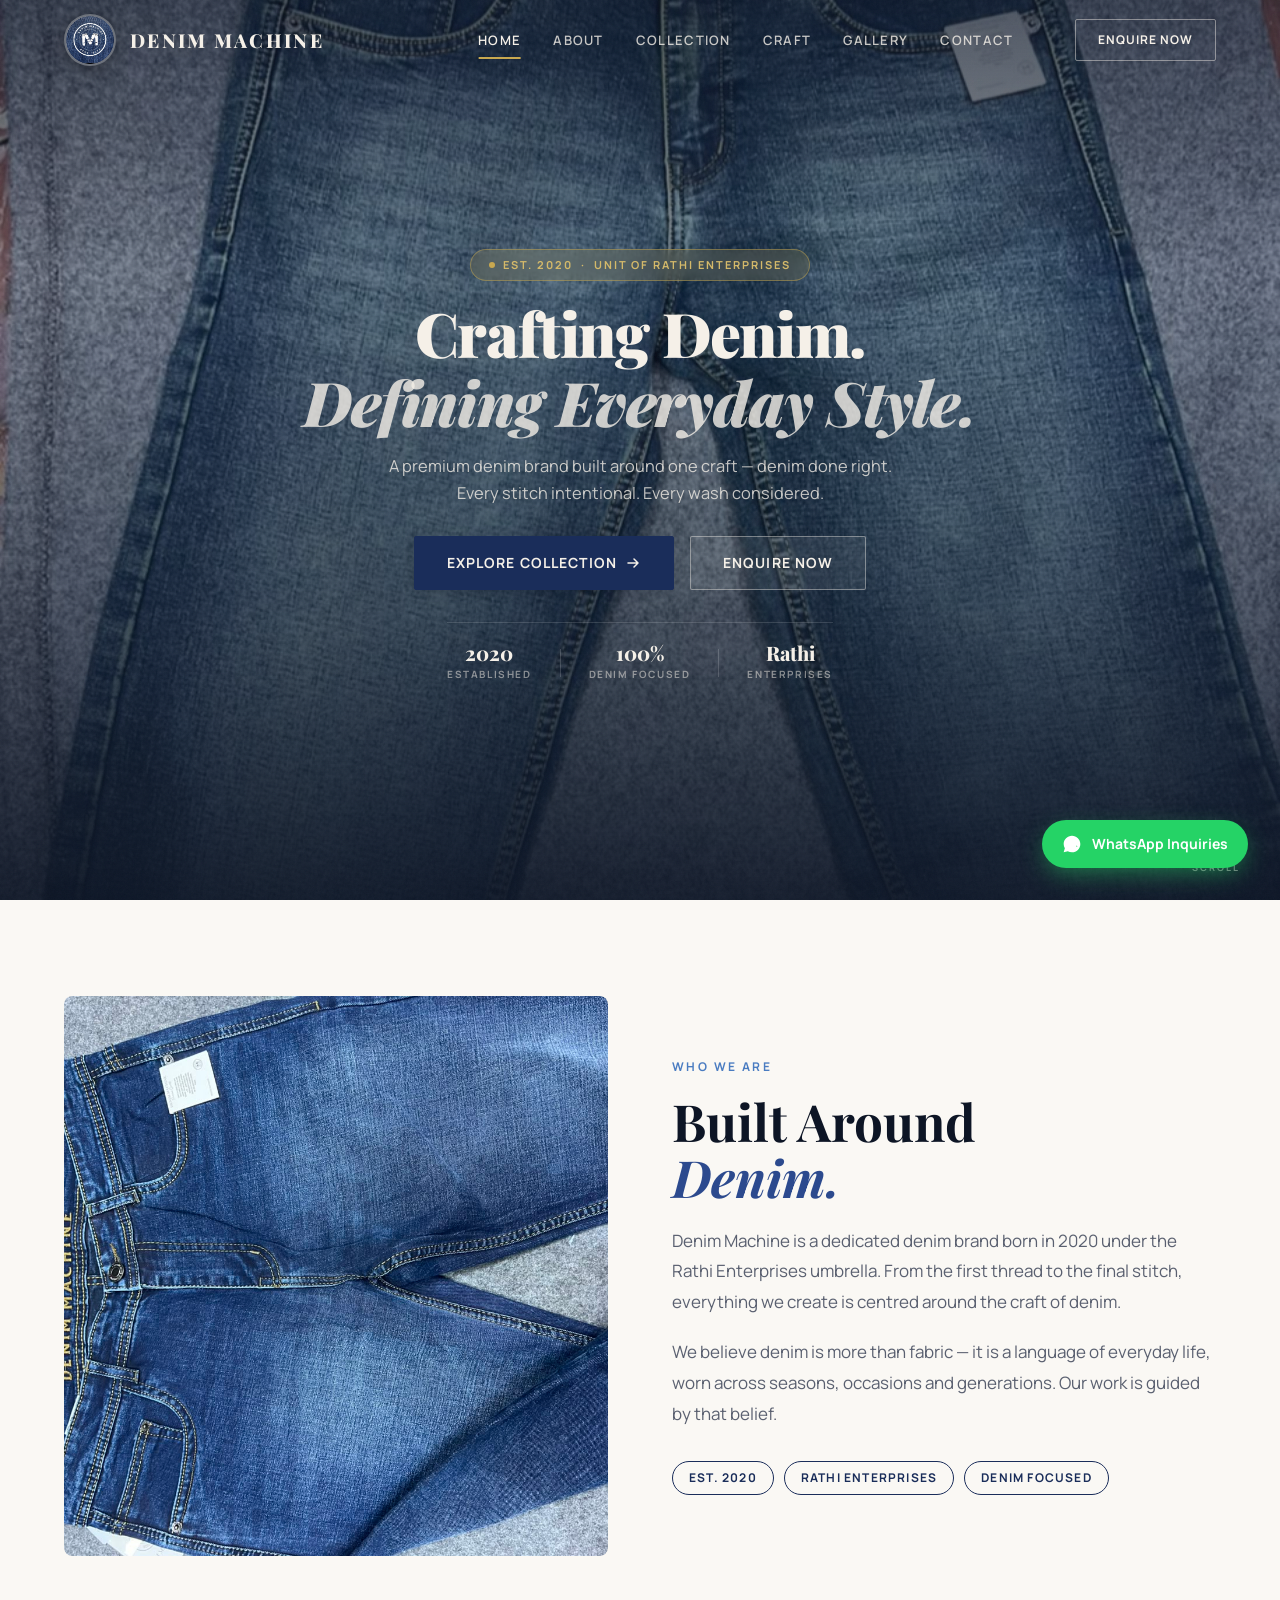
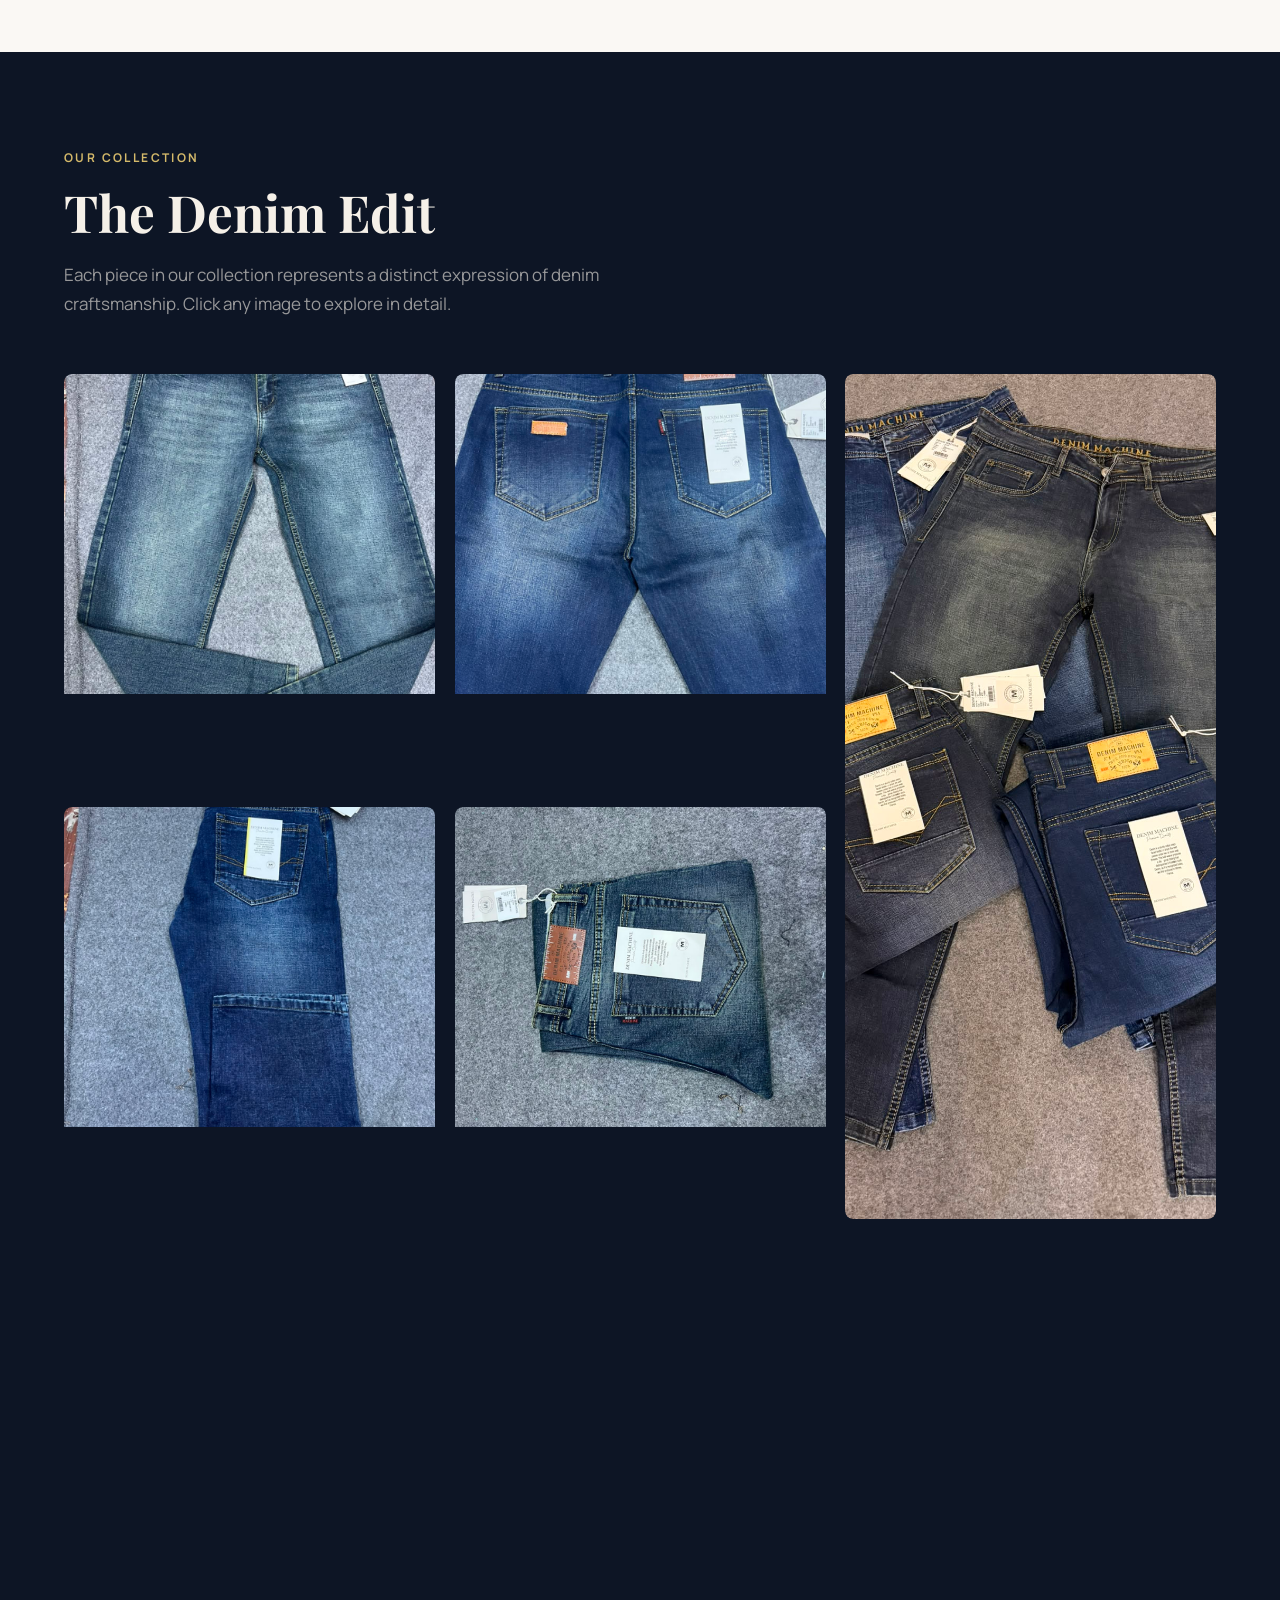
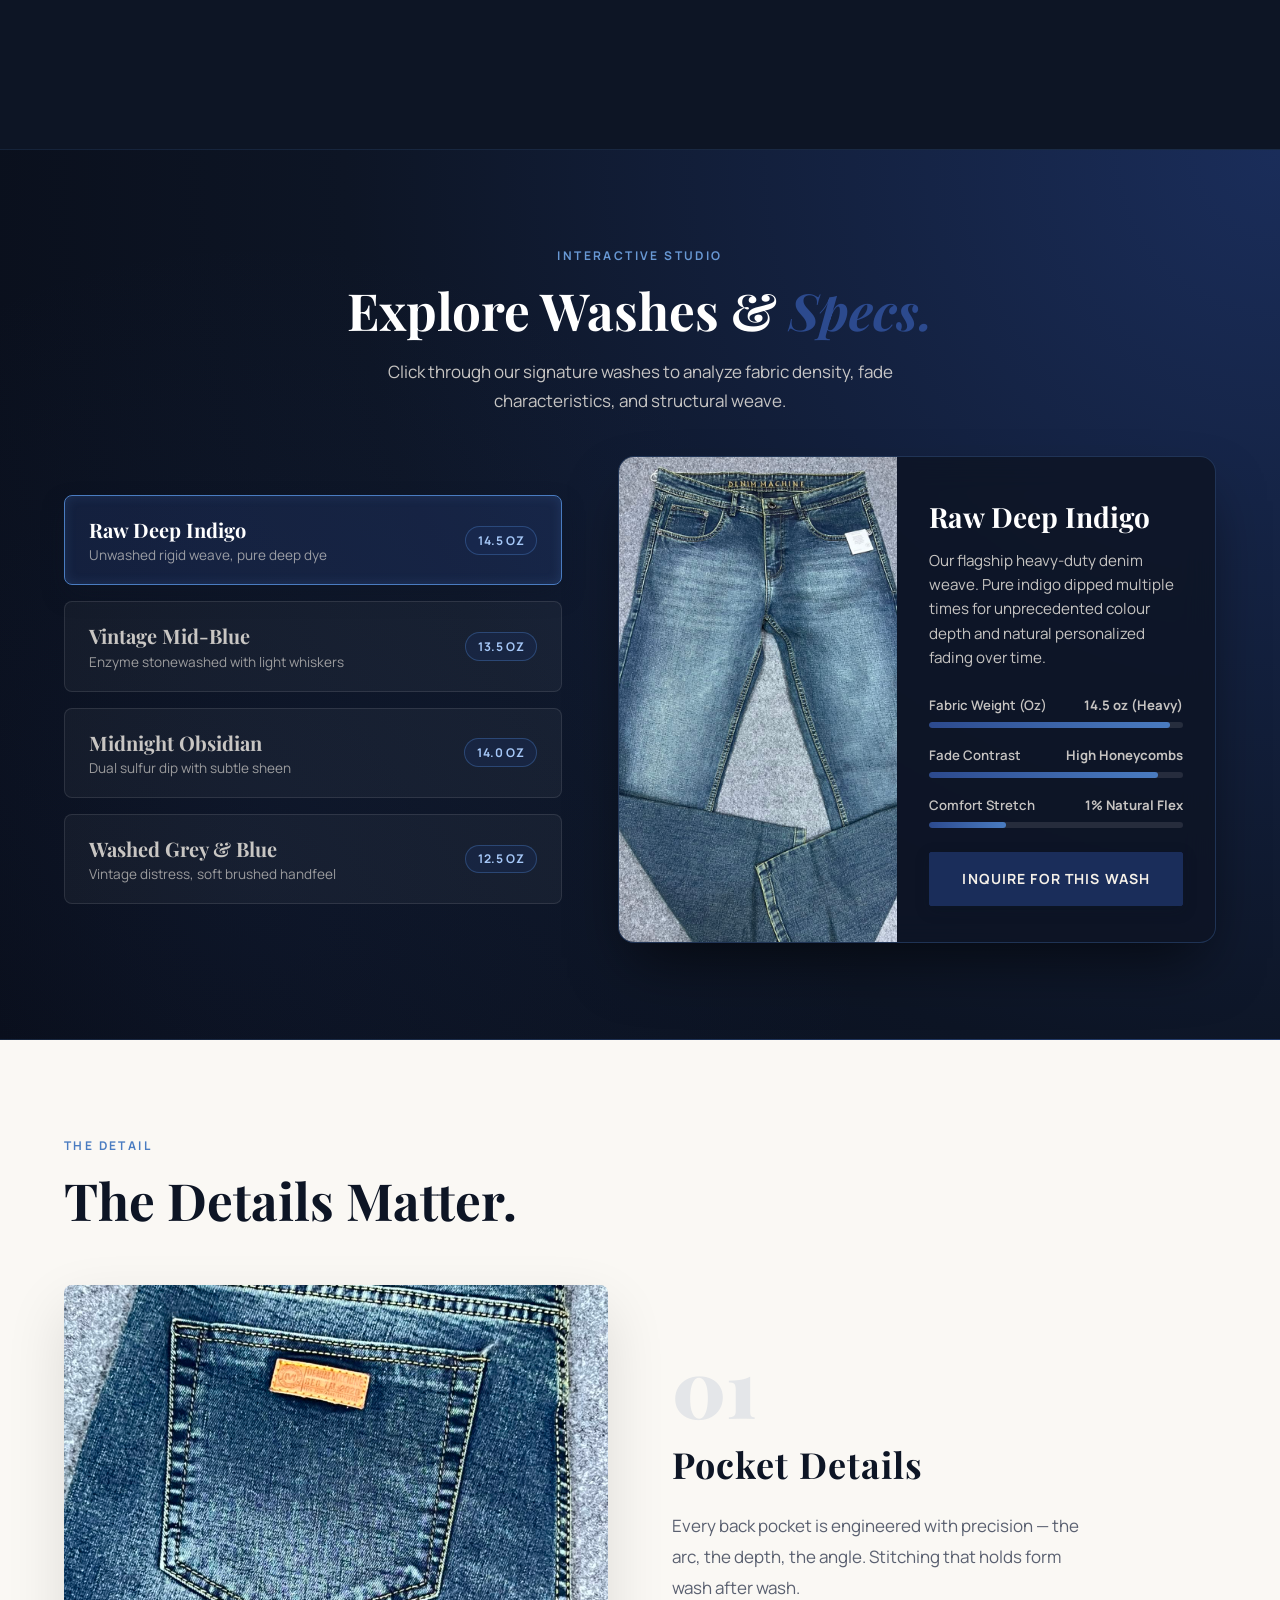
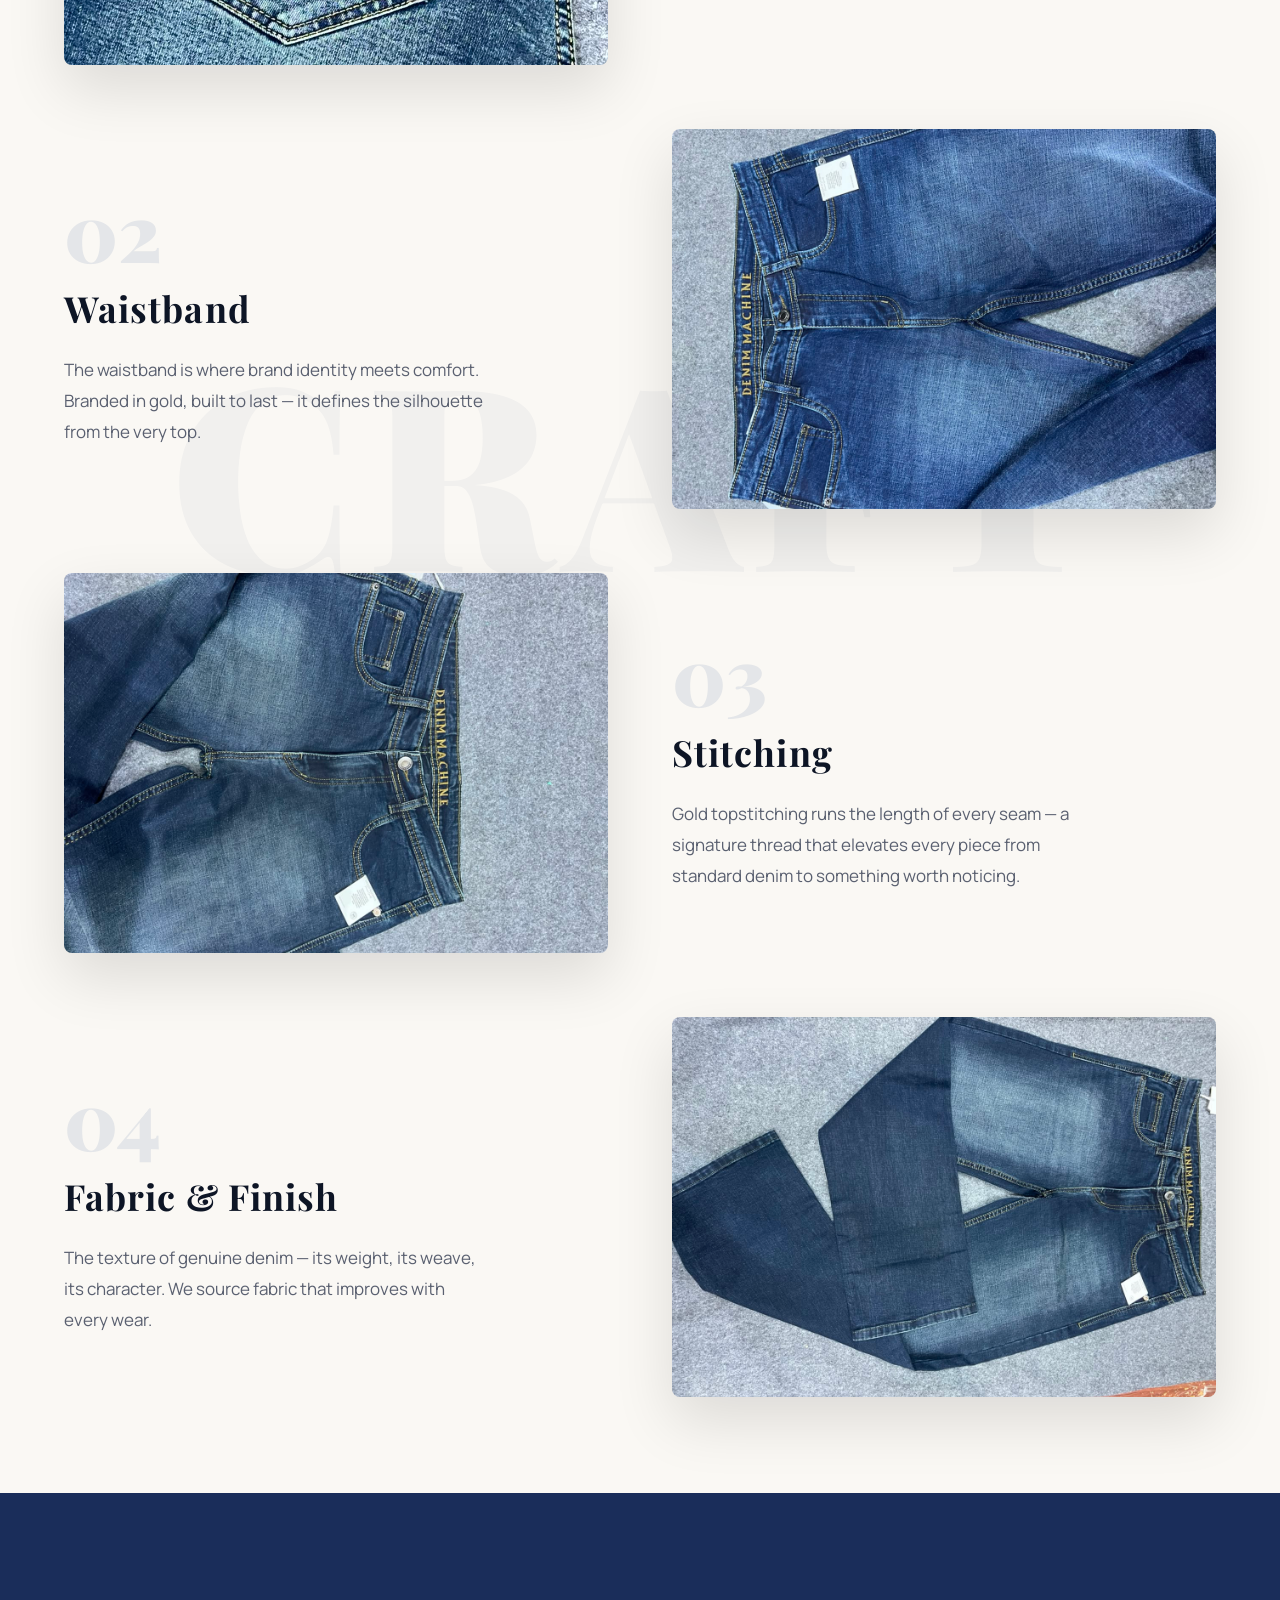
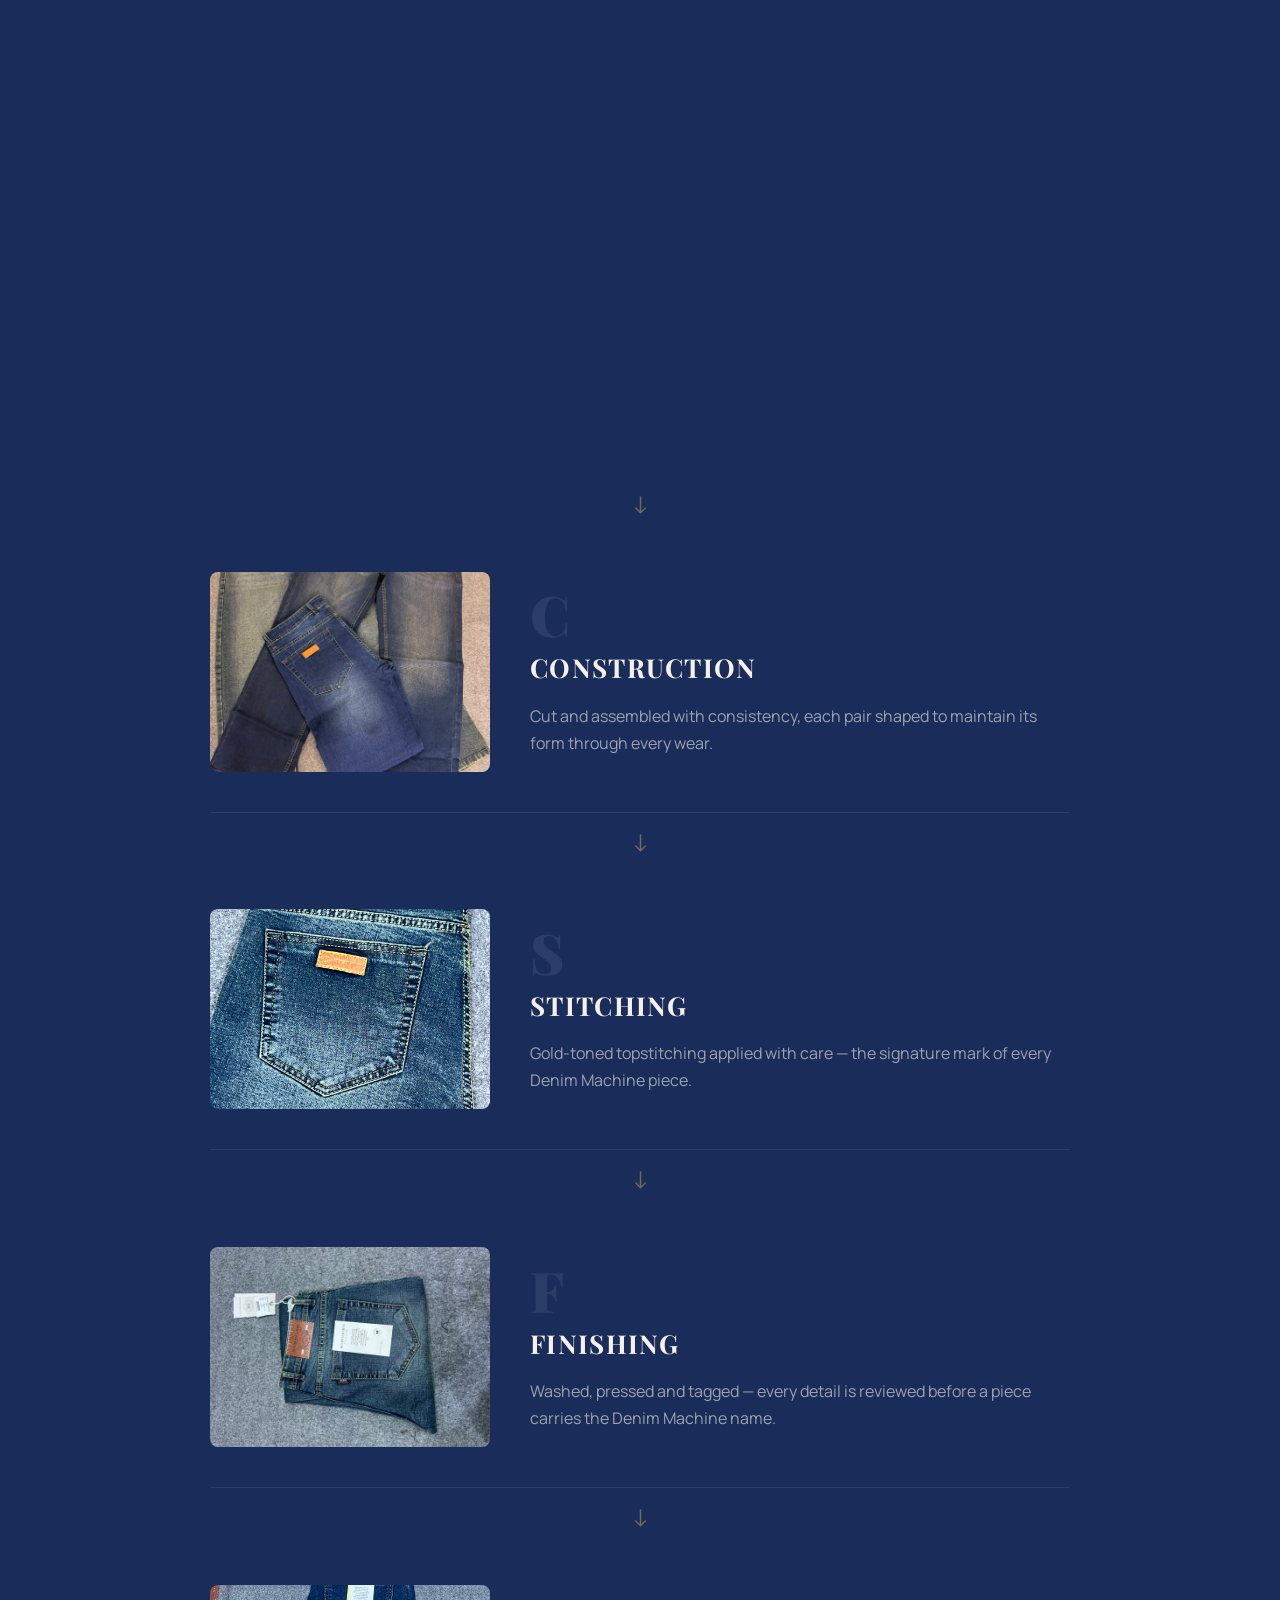
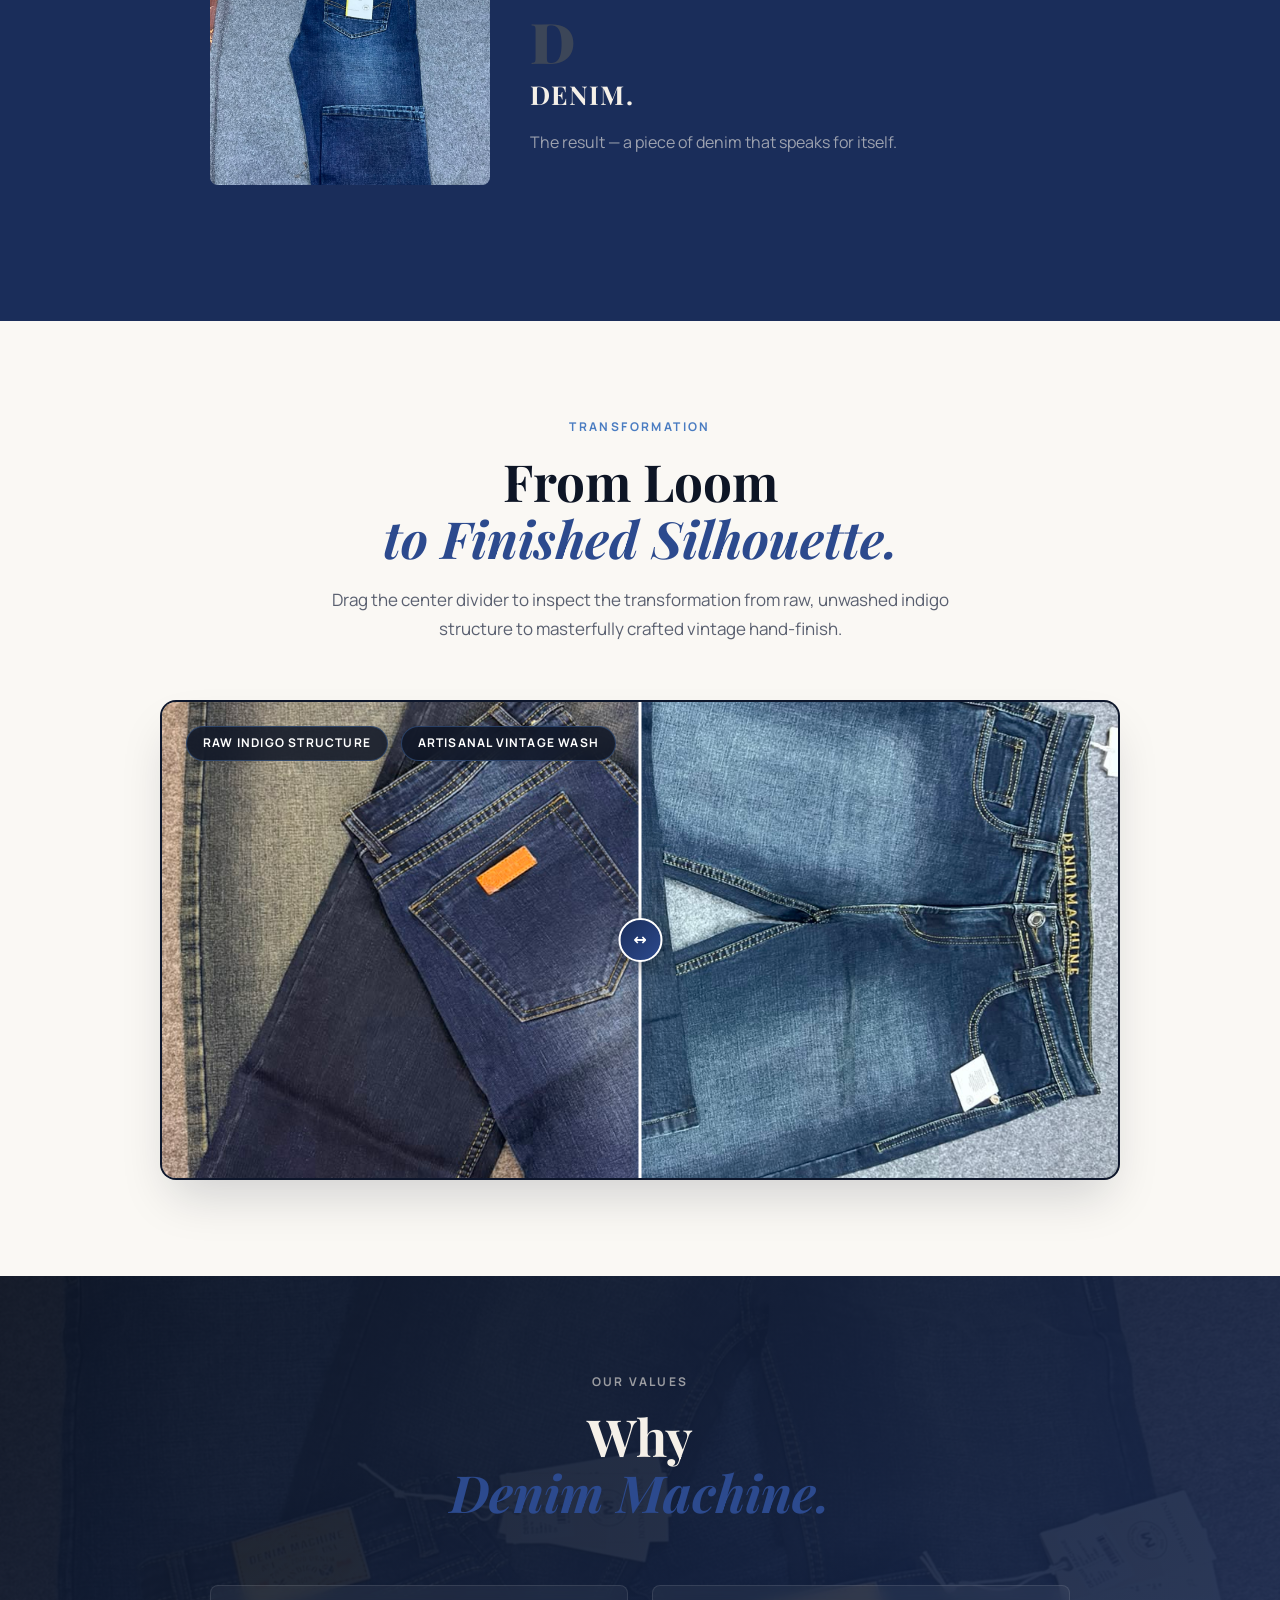
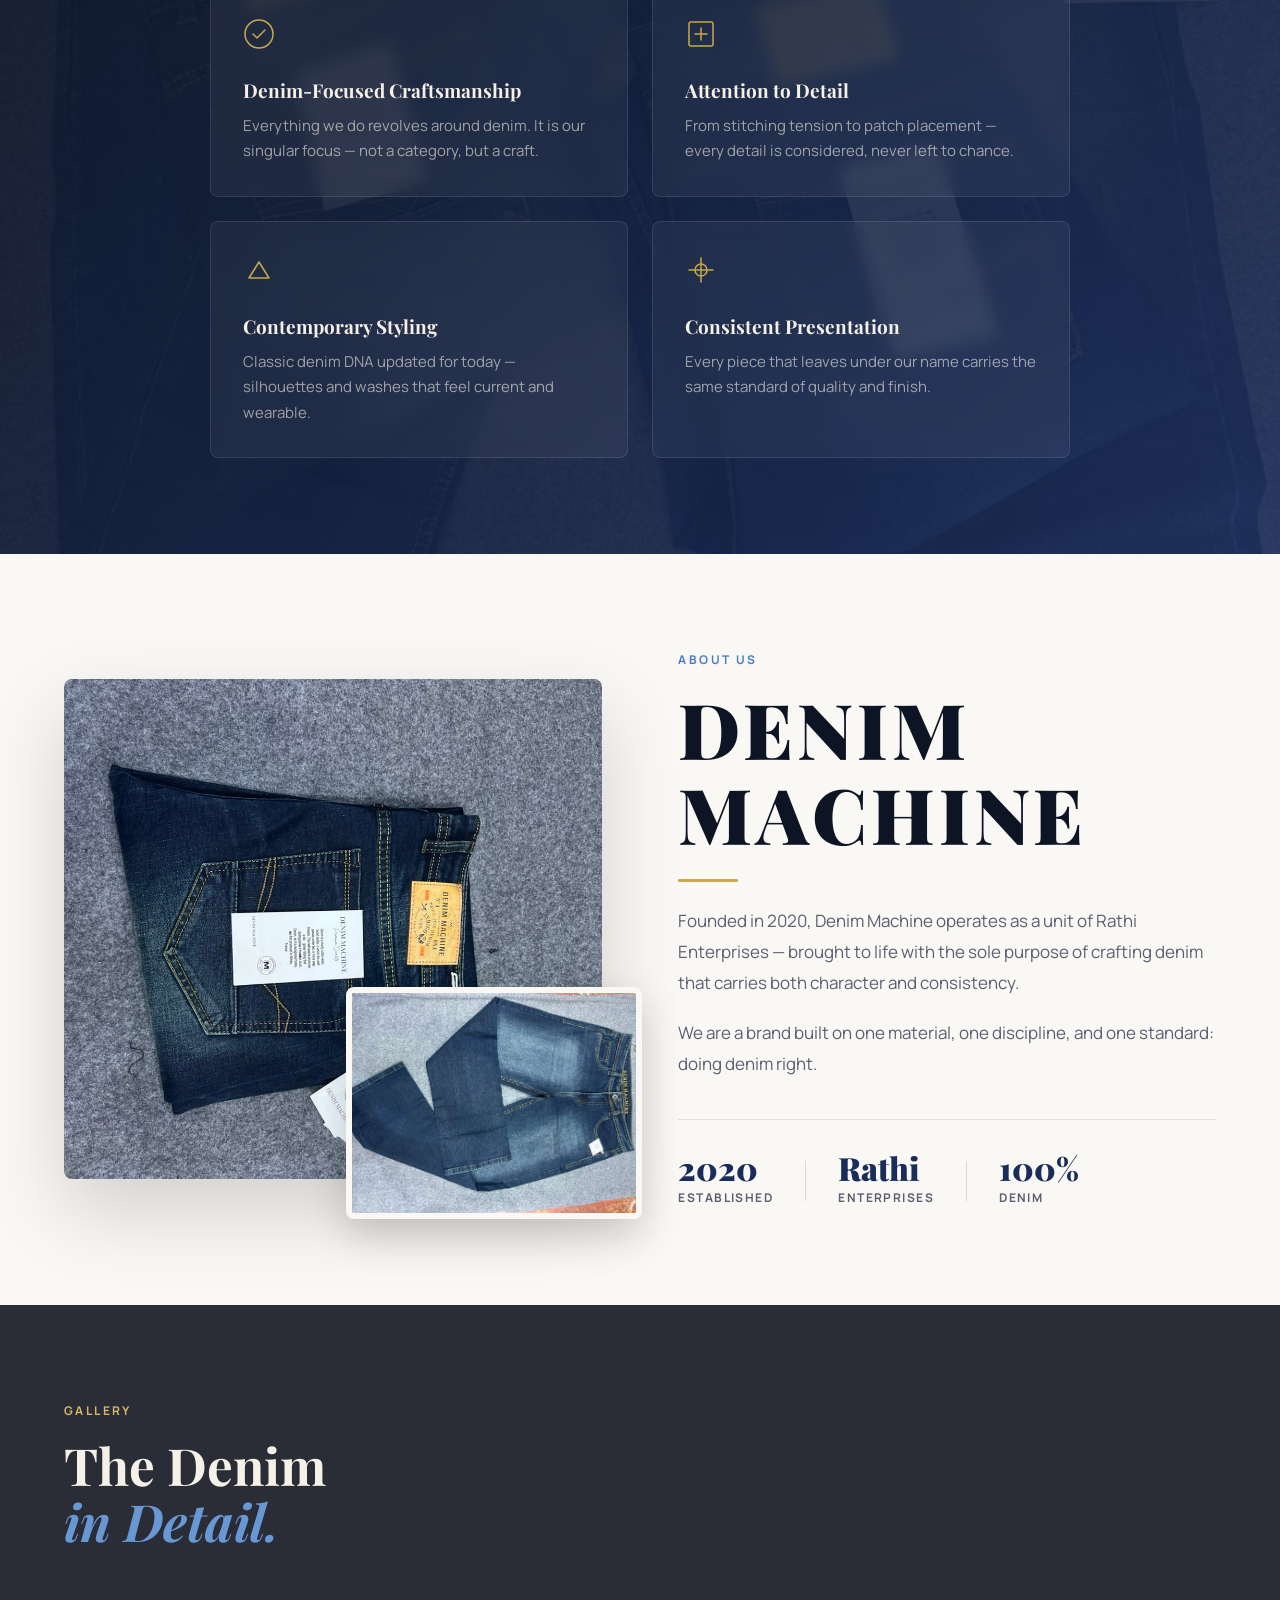
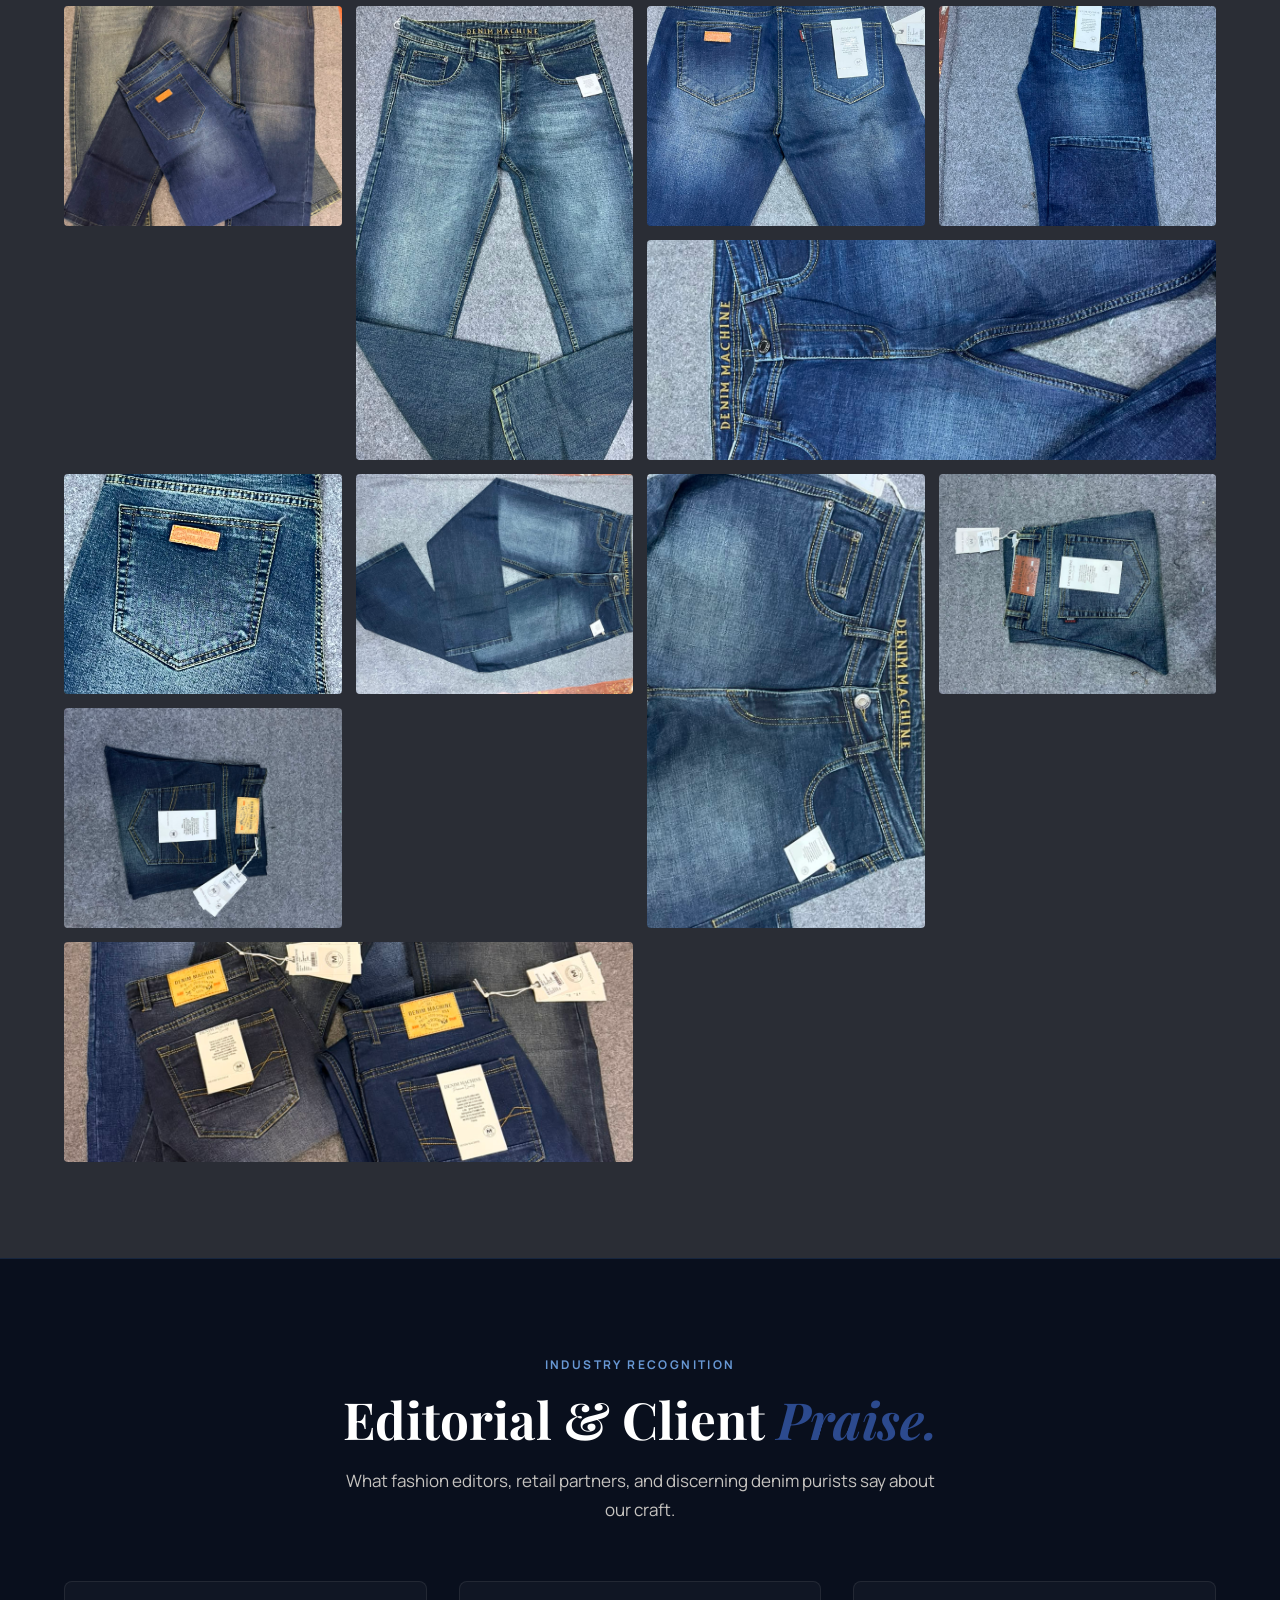
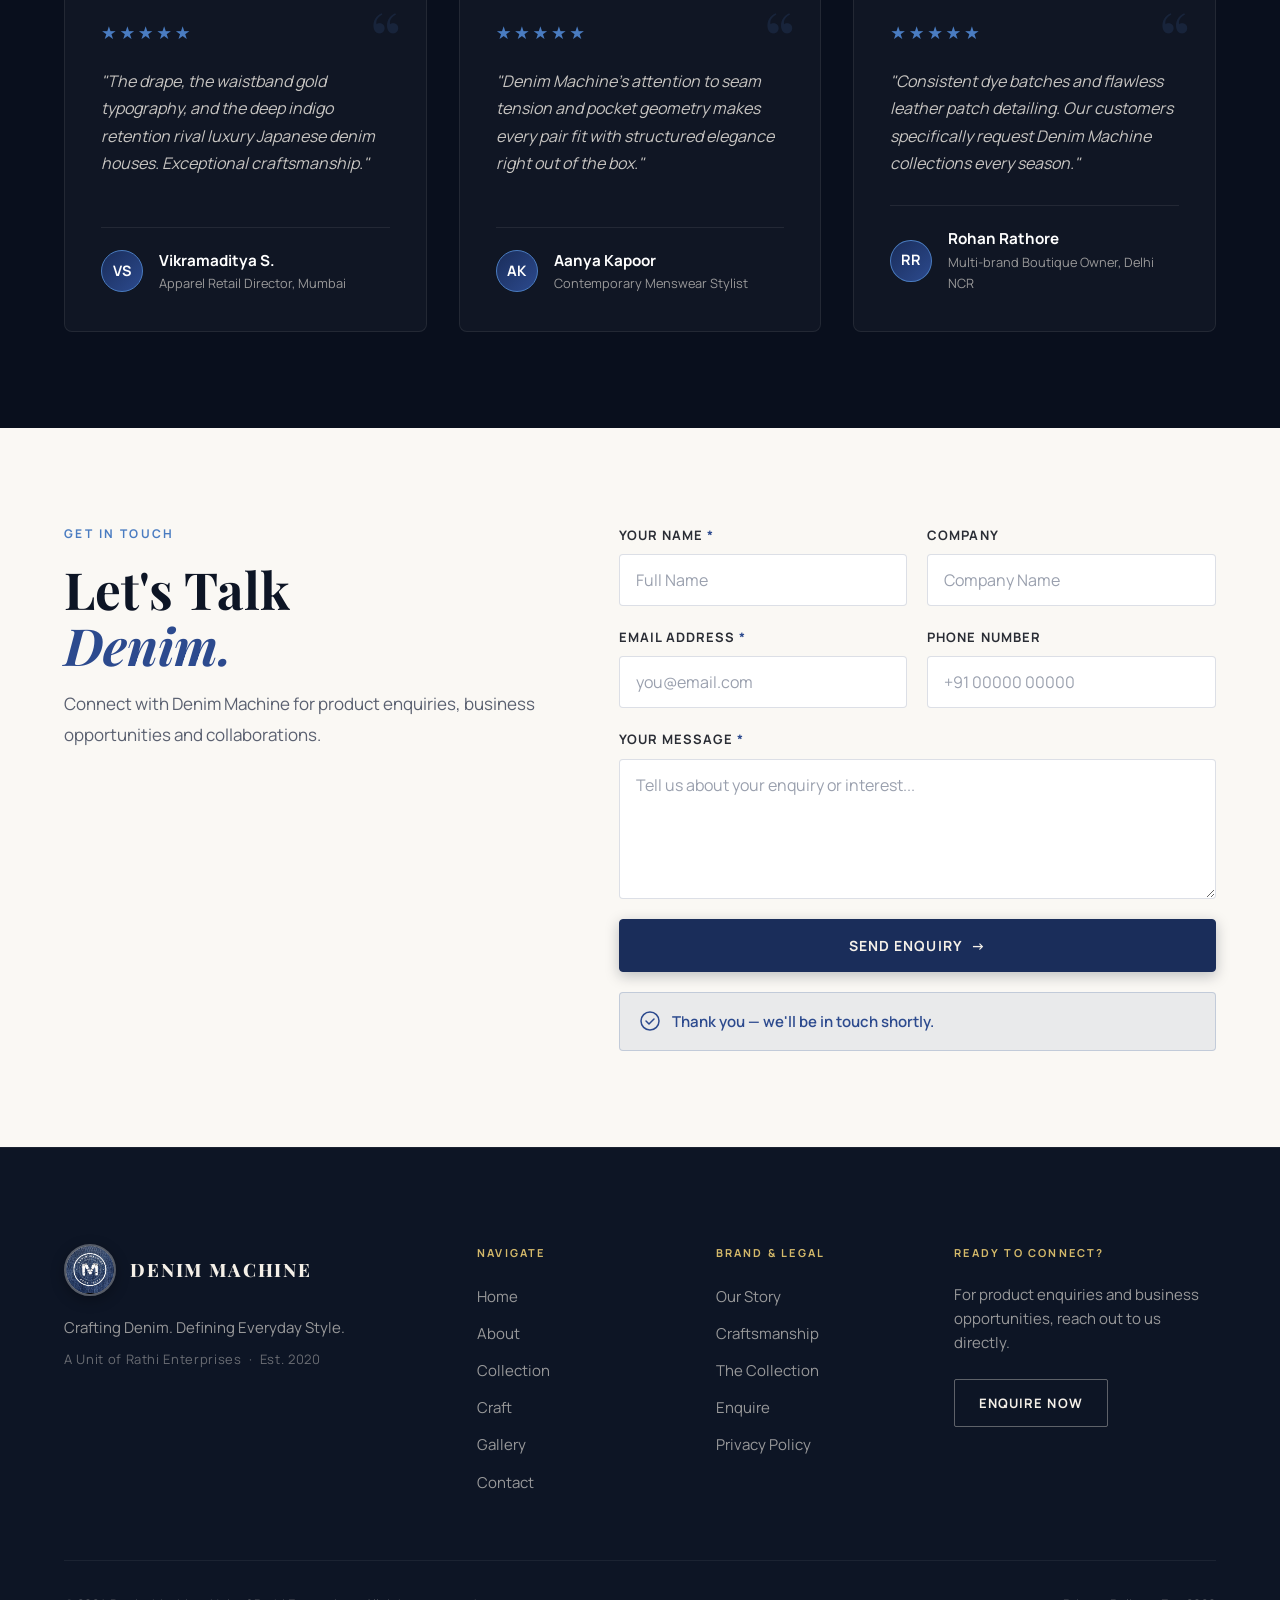
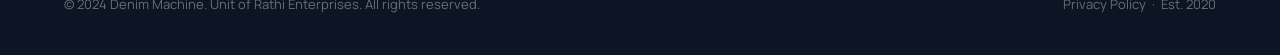
==== commit 0a511659: "Restore clean blue and indigo theme without golden accents" ====
--- a/index.html
+++ b/index.html
@@ -285,7 +285,7 @@
     <section class="wash-studio section-pad" id="wash-studio" aria-label="Interactive denim wash studio">
       <div class="container">
         <div class="section-header reveal-up" style="text-align: center; margin-bottom: 2rem;">
-          <p class="section-eyebrow" style="color: var(--gold-light);">Interactive Studio</p>
+          <p class="section-eyebrow" style="color: var(--denim-light);">Interactive Studio</p>
           <h2 class="section-title" style="color: #ffffff;">Explore Washes &amp; <em>Specs.</em></h2>
           <p class="section-desc" style="color: var(--cream-80); margin: 0 auto; max-width: 600px;">Click through our signature washes to analyze fabric density, fade characteristics, and structural weave.</p>
         </div>
@@ -699,7 +699,7 @@
     <section class="testimonials-section section-pad" id="testimonials" aria-label="Editorial Praise and Reviews">
       <div class="container">
         <div class="section-header reveal-up" style="text-align: center;">
-          <p class="section-eyebrow" style="color: var(--gold-light);">Industry Recognition</p>
+          <p class="section-eyebrow" style="color: var(--denim-light);">Industry Recognition</p>
           <h2 class="section-title" style="color: #ffffff;">Editorial &amp; Client <em>Praise.</em></h2>
           <p class="section-desc" style="color: var(--cream-80); margin: 0 auto; max-width: 600px;">What fashion editors, retail partners, and discerning denim purists say about our craft.</p>
         </div>
--- a/style.css
+++ b/style.css
@@ -2081,7 +2081,7 @@
 }
 
 /* =========================================================
-   ULTRA-PREMIUM ENHANCEMENTS & INTERACTIVE FEATURES
+   ULTRA-PREMIUM ENHANCEMENTS & INTERACTIVE FEATURES (BLUE/INDIGO THEME)
    ========================================================= */
 
 /* --- Scroll Progress Bar --- */
@@ -2091,75 +2091,56 @@
   left: 0;
   width: 0%;
   height: 3px;
-  background: linear-gradient(90deg, var(--gold), #ffdf88, var(--denim-wash));
+  background: linear-gradient(90deg, var(--indigo), var(--denim-wash), var(--denim-light));
   z-index: 99999;
-  box-shadow: 0 0 10px rgba(200, 168, 80, 0.8);
+  box-shadow: 0 0 10px rgba(44, 74, 142, 0.7);
   transition: width 0.1s ease-out;
 }
 
-/* --- Glowing Gold & Shimmer Elements --- */
+/* --- Clean Hero Typography --- */
 .hero-headline em {
   font-style: italic;
   font-family: var(--font-heading);
-  background: linear-gradient(135deg, #ffffff 0%, #f7e6b5 40%, var(--gold-light) 70%, #d4b96a 100%);
-  -webkit-background-clip: text;
-  -webkit-text-fill-color: transparent;
-  display: inline-block;
-  text-shadow: 0 0 35px rgba(200, 168, 80, 0.3);
-}
-
+  color: var(--cream-80);
+  background: none;
+  -webkit-text-fill-color: initial;
+  text-shadow: none;
+}
+
+/* --- Clean Indigo / Denim Buttons --- */
 .btn-primary {
-  background: linear-gradient(135deg, #c8a850 0%, #dfc377 50%, #b89539 100%) !important;
-  color: #0d1525 !important;
-  font-weight: 800 !important;
-  border: 1px solid rgba(255, 255, 255, 0.4) !important;
-  box-shadow: 0 8px 24px -6px rgba(200, 168, 80, 0.5), inset 0 1px 1px rgba(255, 255, 255, 0.6) !important;
-  position: relative;
-  overflow: hidden;
-  transition: all 0.35s cubic-bezier(0.16, 1, 0.3, 1) !important;
-}
-
-.btn-primary::after {
-  content: '';
-  position: absolute;
-  top: -50%;
-  left: -60%;
-  width: 40%;
-  height: 200%;
-  background: linear-gradient(90deg, transparent, rgba(255, 255, 255, 0.5), transparent);
-  transform: rotate(25deg);
-  transition: none;
-  animation: btnShimmer 4s infinite ease-in-out;
-}
-
-@keyframes btnShimmer {
-  0% { left: -60%; }
-  25% { left: 140%; }
-  100% { left: 140%; }
+  background: var(--indigo) !important;
+  color: var(--cream) !important;
+  border: 1.5px solid var(--indigo) !important;
+  font-weight: 700 !important;
+  box-shadow: 0 4px 14px rgba(13, 21, 37, 0.25) !important;
+  transition: all 0.3s cubic-bezier(0.16, 1, 0.3, 1) !important;
 }
 
 .btn-primary:hover {
-  transform: translateY(-3px) scale(1.02) !important;
-  box-shadow: 0 12px 30px -4px rgba(200, 168, 80, 0.7), inset 0 1px 2px rgba(255, 255, 255, 0.8) !important;
+  background: var(--denim) !important;
+  border-color: var(--denim) !important;
+  box-shadow: 0 8px 24px rgba(44, 74, 142, 0.4) !important;
+  transform: translateY(-2px) !important;
 }
 
 .btn-glass {
   background: rgba(255, 255, 255, 0.08) !important;
   backdrop-filter: blur(12px) !important;
   -webkit-backdrop-filter: blur(12px) !important;
-  border: 1px solid rgba(255, 255, 255, 0.25) !important;
+  border: 1.5px solid rgba(245, 240, 232, 0.4) !important;
+  color: var(--cream) !important;
+  transition: all 0.3s ease !important;
+}
+
+.btn-glass:hover {
+  background: rgba(255, 255, 255, 0.16) !important;
+  border-color: var(--cream) !important;
   color: #ffffff !important;
-  transition: all 0.3s ease !important;
-}
-
-.btn-glass:hover {
-  background: rgba(255, 255, 255, 0.18) !important;
-  border-color: var(--gold) !important;
-  color: var(--gold-light) !important;
   transform: translateY(-2px) !important;
 }
 
-/* --- Card 3D Tilt & Light Effect --- */
+/* --- Card 3D Tilt & Hover --- */
 .collection-item, .craft-img-block, .why-card {
   transition: transform 0.4s cubic-bezier(0.16, 1, 0.3, 1), box-shadow 0.4s ease;
   transform-style: preserve-3d;
@@ -2168,7 +2149,7 @@
 
 .collection-item:hover {
   transform: translateY(-8px) scale(1.015);
-  box-shadow: 0 24px 48px -12px rgba(13, 21, 37, 0.25), 0 0 20px rgba(200, 168, 80, 0.15);
+  box-shadow: 0 24px 48px -12px rgba(13, 21, 37, 0.25), 0 0 20px rgba(44, 74, 142, 0.15);
 }
 
 .collection-img-wrap {
@@ -2191,15 +2172,15 @@
   color: var(--cream);
   position: relative;
   overflow: hidden;
-  border-top: 1px solid rgba(200, 168, 80, 0.15);
-  border-bottom: 1px solid rgba(200, 168, 80, 0.15);
+  border-top: 1px solid rgba(74, 124, 193, 0.2);
+  border-bottom: 1px solid rgba(74, 124, 193, 0.2);
 }
 
 .wash-studio::before {
   content: '';
   position: absolute;
   inset: 0;
-  background: radial-gradient(circle at 20% 80%, rgba(200, 168, 80, 0.05) 0%, transparent 50%);
+  background: radial-gradient(circle at 20% 80%, rgba(44, 74, 142, 0.1) 0%, transparent 50%);
   pointer-events: none;
 }
 
@@ -2234,15 +2215,15 @@
 
 .wash-tab-btn:hover {
   background: rgba(255, 255, 255, 0.08);
-  border-color: rgba(200, 168, 80, 0.4);
+  border-color: rgba(74, 124, 193, 0.5);
   transform: translateX(6px);
 }
 
 .wash-tab-btn.active {
-  background: rgba(200, 168, 80, 0.12);
-  border-color: var(--gold);
+  background: rgba(44, 74, 142, 0.25);
+  border-color: var(--denim-wash);
   color: #ffffff;
-  box-shadow: 0 10px 25px -5px rgba(200, 168, 80, 0.25), inset 0 0 12px rgba(200, 168, 80, 0.15);
+  box-shadow: 0 10px 25px -5px rgba(13, 21, 37, 0.5), inset 0 0 12px rgba(74, 124, 193, 0.2);
 }
 
 .wash-tab-title {
@@ -2265,14 +2246,14 @@
   font-size: 0.75rem;
   font-weight: 700;
   letter-spacing: 0.05em;
-  background: rgba(255, 255, 255, 0.1);
-  color: var(--gold-light);
-  border: 1px solid rgba(200, 168, 80, 0.3);
+  background: rgba(26, 45, 90, 0.4);
+  color: #a5c7f7;
+  border: 1px solid rgba(74, 124, 193, 0.4);
 }
 
 .wash-preview-card {
-  background: rgba(13, 21, 37, 0.8);
-  border: 1px solid rgba(200, 168, 80, 0.25);
+  background: rgba(13, 21, 37, 0.85);
+  border: 1px solid rgba(74, 124, 193, 0.3);
   border-radius: var(--radius-lg);
   overflow: hidden;
   box-shadow: 0 30px 60px -15px rgba(0, 0, 0, 0.6);
@@ -2345,7 +2326,7 @@
 
 .metric-bar-fill {
   height: 100%;
-  background: linear-gradient(90deg, var(--gold), #f7e6b5);
+  background: linear-gradient(90deg, var(--denim), var(--denim-wash));
   border-radius: 10px;
   transition: width 0.8s cubic-bezier(0.16, 1, 0.3, 1);
 }
@@ -2363,7 +2344,7 @@
   border-radius: var(--radius-lg);
   overflow: hidden;
   box-shadow: 0 25px 50px -12px rgba(13, 21, 37, 0.18);
-  border: 2px solid rgba(200, 168, 80, 0.3);
+  border: 2px solid rgba(44, 74, 142, 0.3);
   position: relative;
   user-select: none;
   touch-action: none;
@@ -2402,7 +2383,7 @@
   text-transform: uppercase;
   font-weight: 700;
   border-radius: 50px;
-  border: 1px solid rgba(200, 168, 80, 0.4);
+  border: 1px solid rgba(74, 124, 193, 0.4);
   z-index: 10;
 }
 
@@ -2416,7 +2397,7 @@
   left: 50%;
   width: 3px;
   background: #ffffff;
-  box-shadow: 0 0 15px rgba(0,0,0,0.8), 0 0 10px var(--gold);
+  box-shadow: 0 0 15px rgba(0,0,0,0.8), 0 0 10px rgba(74, 124, 193, 0.8);
   z-index: 20;
   cursor: ew-resize;
   transform: translateX(-50%);
@@ -2429,13 +2410,14 @@
   transform: translate(-50%, -50%);
   width: 44px;
   height: 44px;
-  background: linear-gradient(135deg, #c8a850, #f7e6b5);
+  background: linear-gradient(135deg, var(--indigo), var(--denim));
+  border: 2px solid #ffffff;
   border-radius: 50%;
   box-shadow: 0 4px 20px rgba(0, 0, 0, 0.4);
   display: flex;
   align-items: center;
   justify-content: center;
-  color: var(--navy);
+  color: #ffffff;
   font-weight: 900;
   font-size: 1rem;
 }
@@ -2445,7 +2427,7 @@
   padding: 6rem 0;
   background: #090f1d;
   color: #ffffff;
-  border-top: 1px solid rgba(200, 168, 80, 0.15);
+  border-top: 1px solid rgba(74, 124, 193, 0.2);
   position: relative;
 }
 
@@ -2473,7 +2455,7 @@
   font-family: var(--font-heading);
   font-size: 5rem;
   line-height: 1;
-  color: rgba(200, 168, 80, 0.15);
+  color: rgba(74, 124, 193, 0.15);
   position: absolute;
   top: 1rem;
   right: 1.5rem;
@@ -2482,13 +2464,13 @@
 
 .testimonial-card:hover {
   background: rgba(255, 255, 255, 0.06);
-  border-color: rgba(200, 168, 80, 0.35);
+  border-color: rgba(74, 124, 193, 0.4);
   transform: translateY(-6px);
   box-shadow: 0 20px 40px -10px rgba(0, 0, 0, 0.5);
 }
 
 .testimonial-stars {
-  color: var(--gold);
+  color: #4a7cc1;
   font-size: 1.1rem;
   letter-spacing: 0.15em;
   margin-bottom: 1.25rem;
@@ -2515,8 +2497,8 @@
   height: 42px;
   border-radius: 50%;
   background: linear-gradient(135deg, var(--indigo), var(--denim));
-  border: 1px solid var(--gold);
-  color: var(--gold-light);
+  border: 1px solid var(--denim-wash);
+  color: #ffffff;
   display: flex;
   align-items: center;
   justify-content: center;
@@ -2535,7 +2517,7 @@
   color: var(--cream-60);
 }
 
-/* --- Floating Actions: WhatsApp & Smooth Quick Connect --- */
+/* --- Floating Actions: WhatsApp --- */
 .floating-actions {
   position: fixed;
   bottom: 2rem;
@@ -2575,7 +2557,7 @@
   color: #fff;
 }
 
-/* --- Responsive Adjustments for New Additions --- */
+/* --- Responsive Adjustments --- */
 @media (max-width: 900px) {
   .wash-studio-grid {
     grid-template-columns: 1fr;
@@ -2607,3 +2589,4 @@
 }
 
 
+
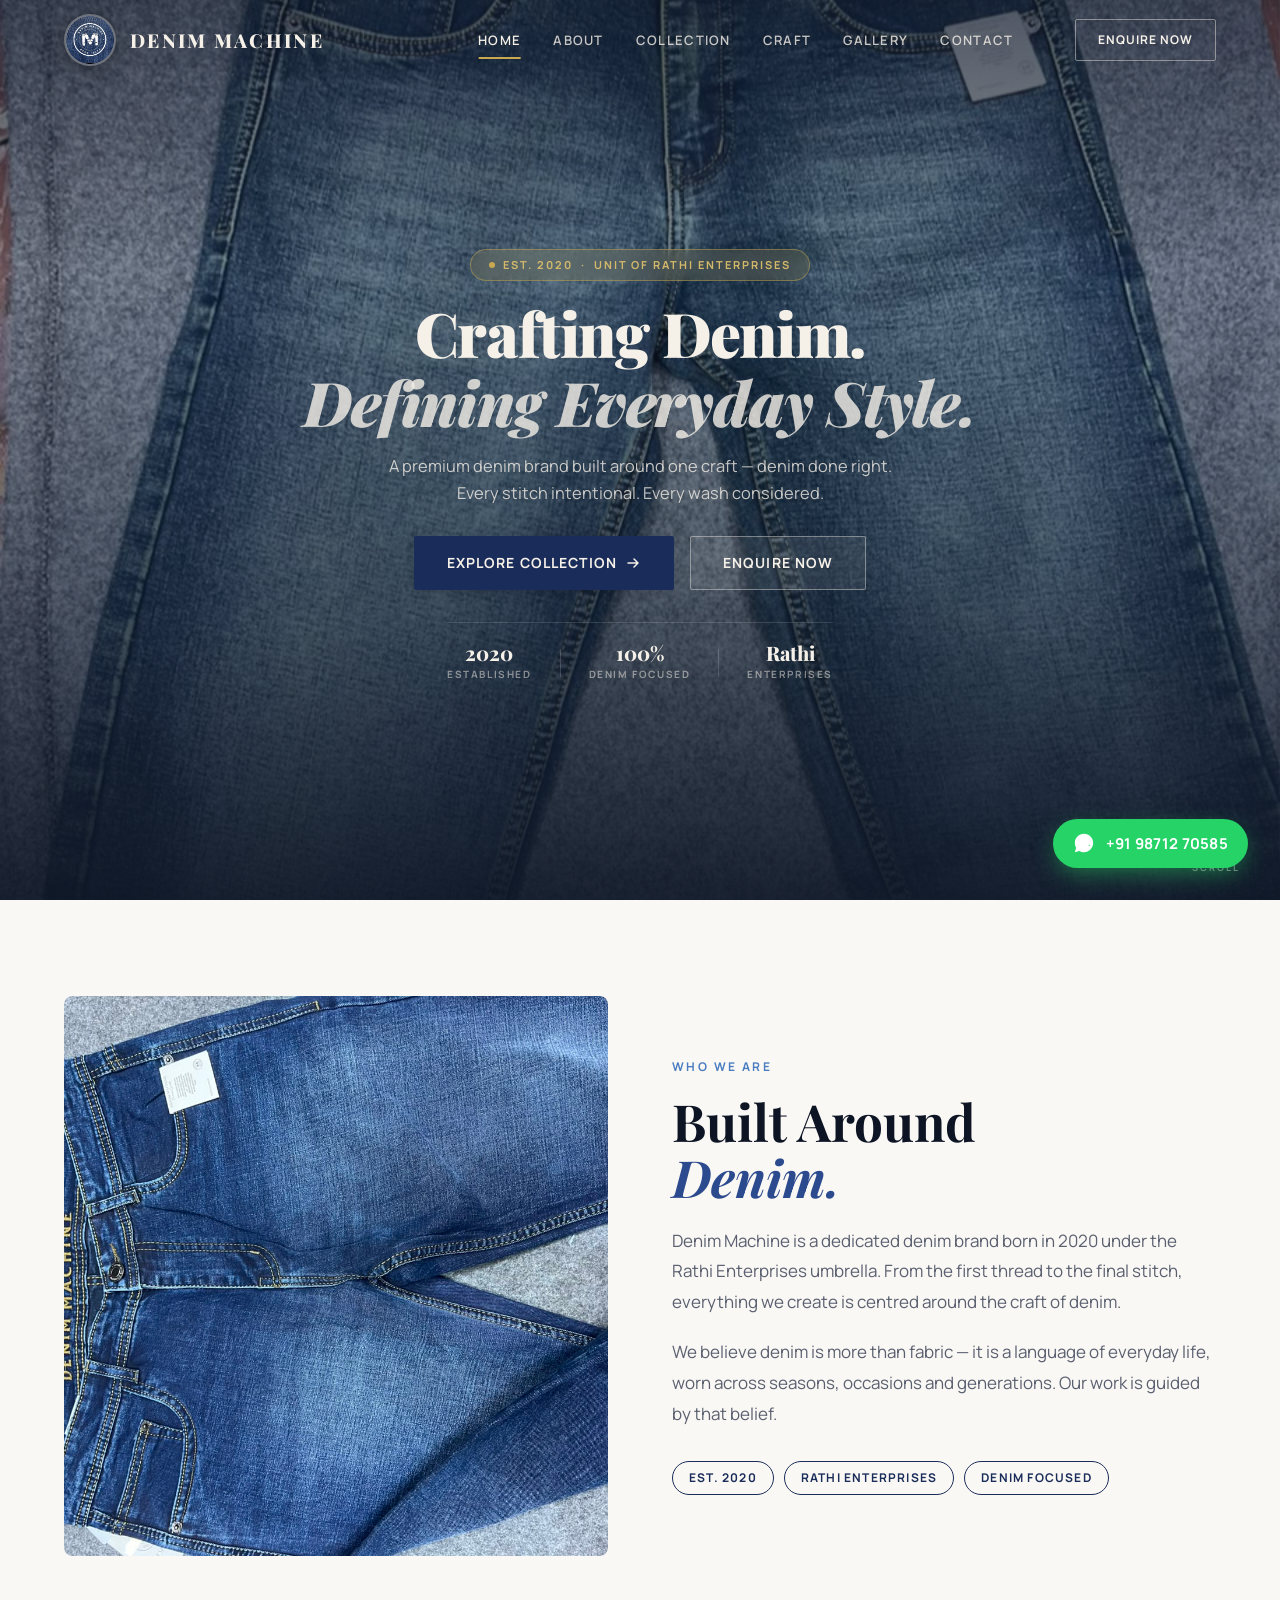
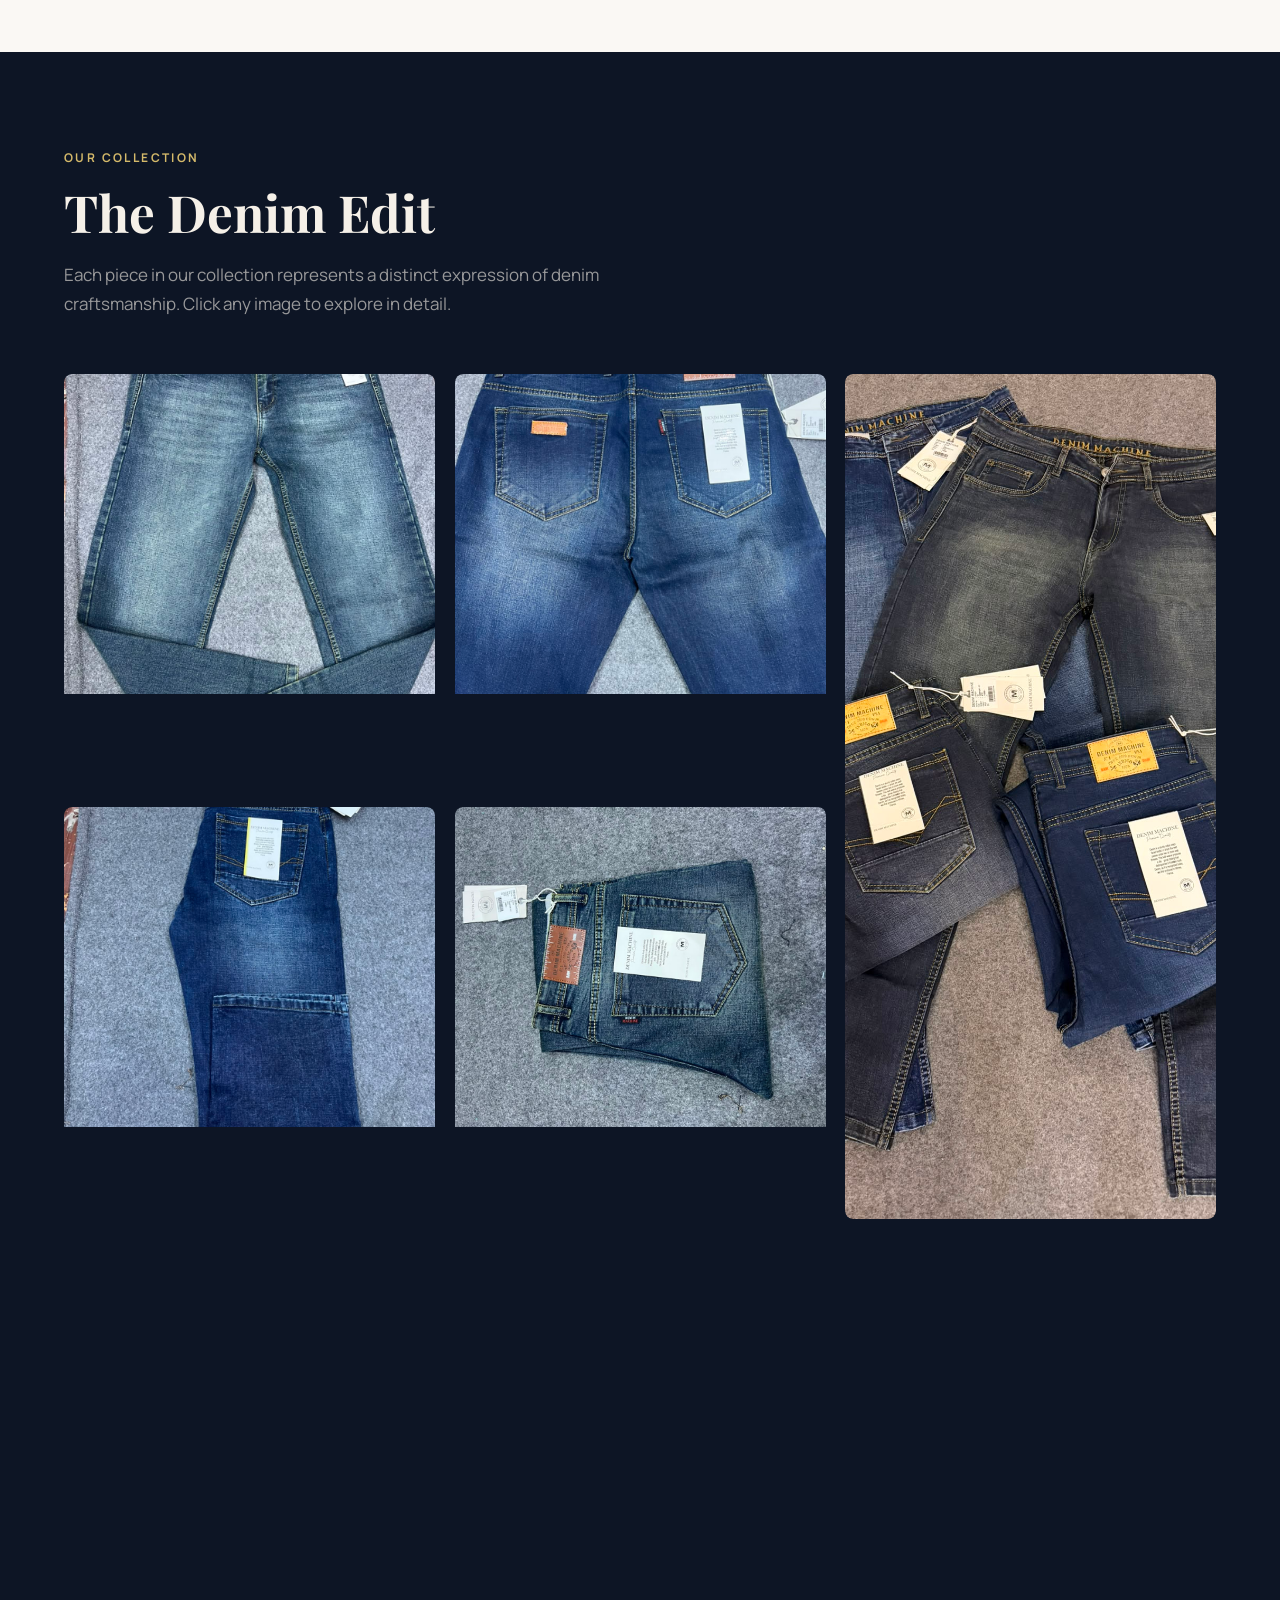
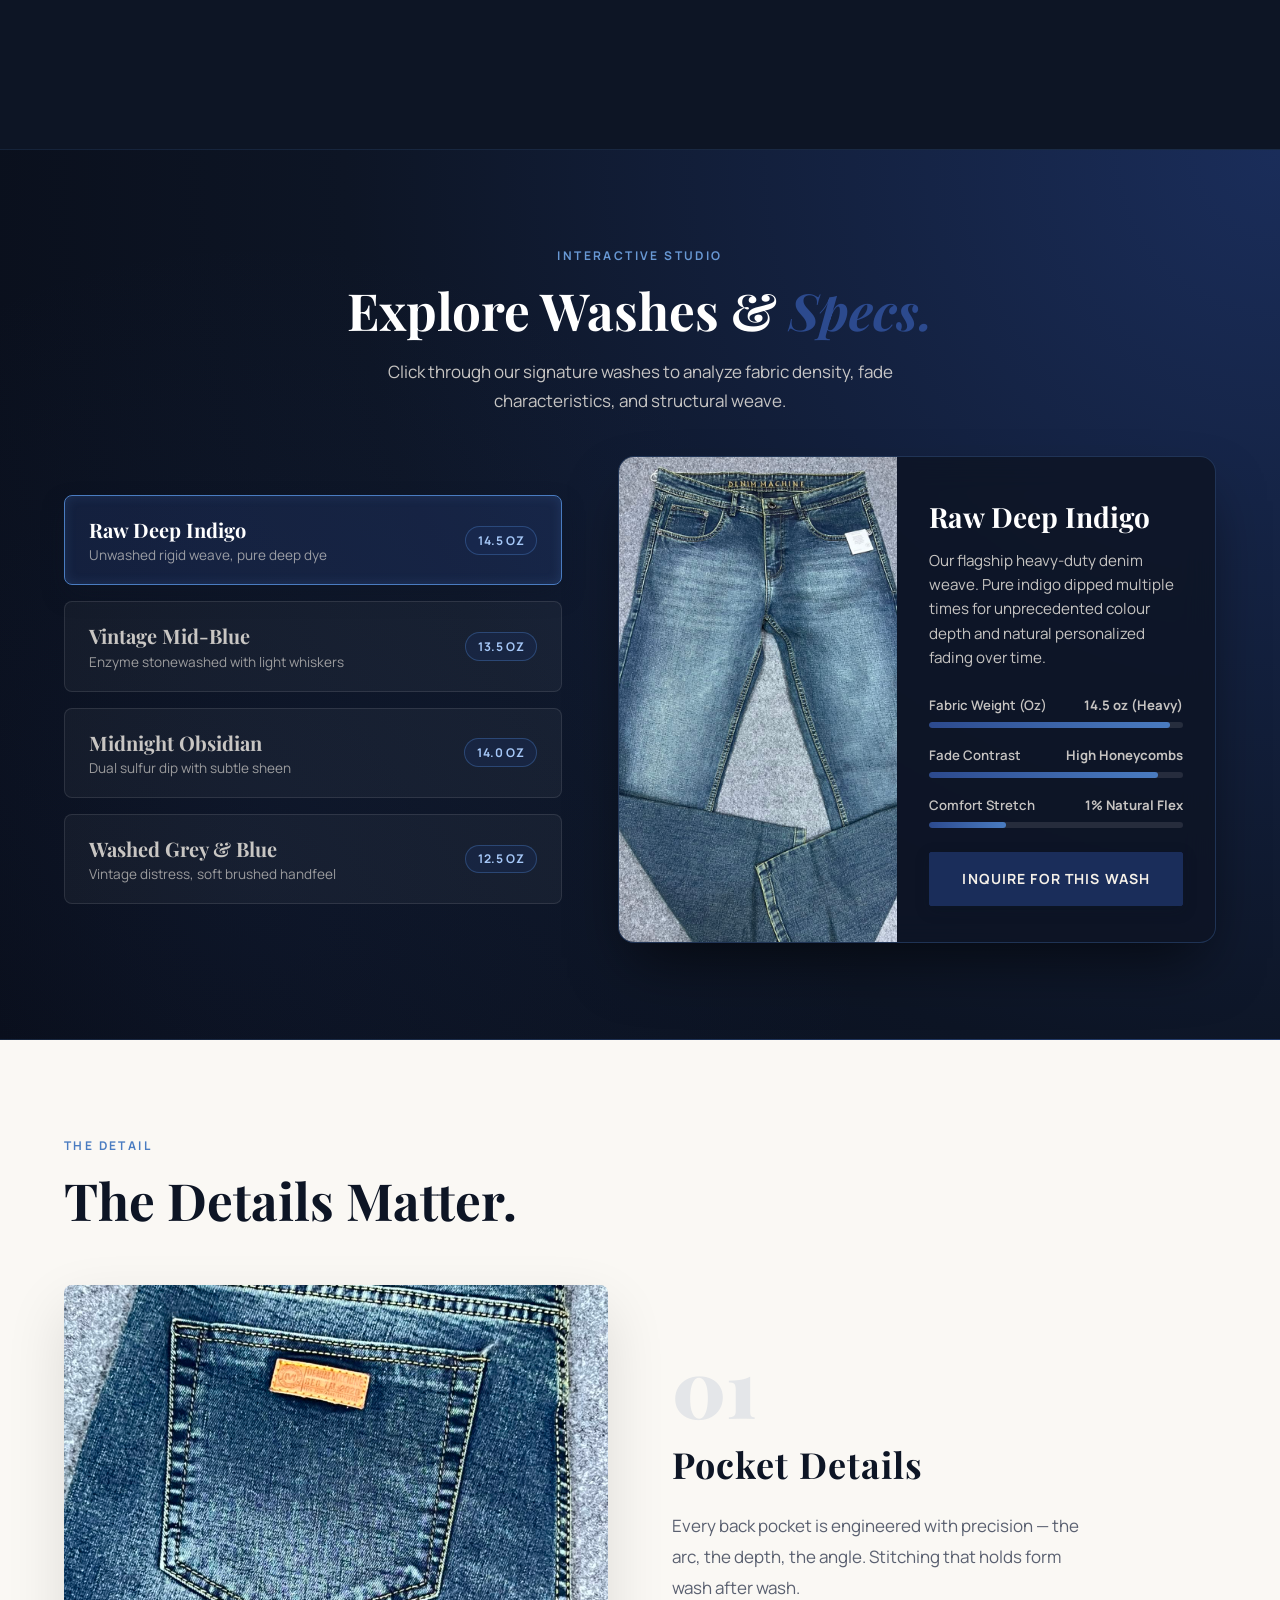
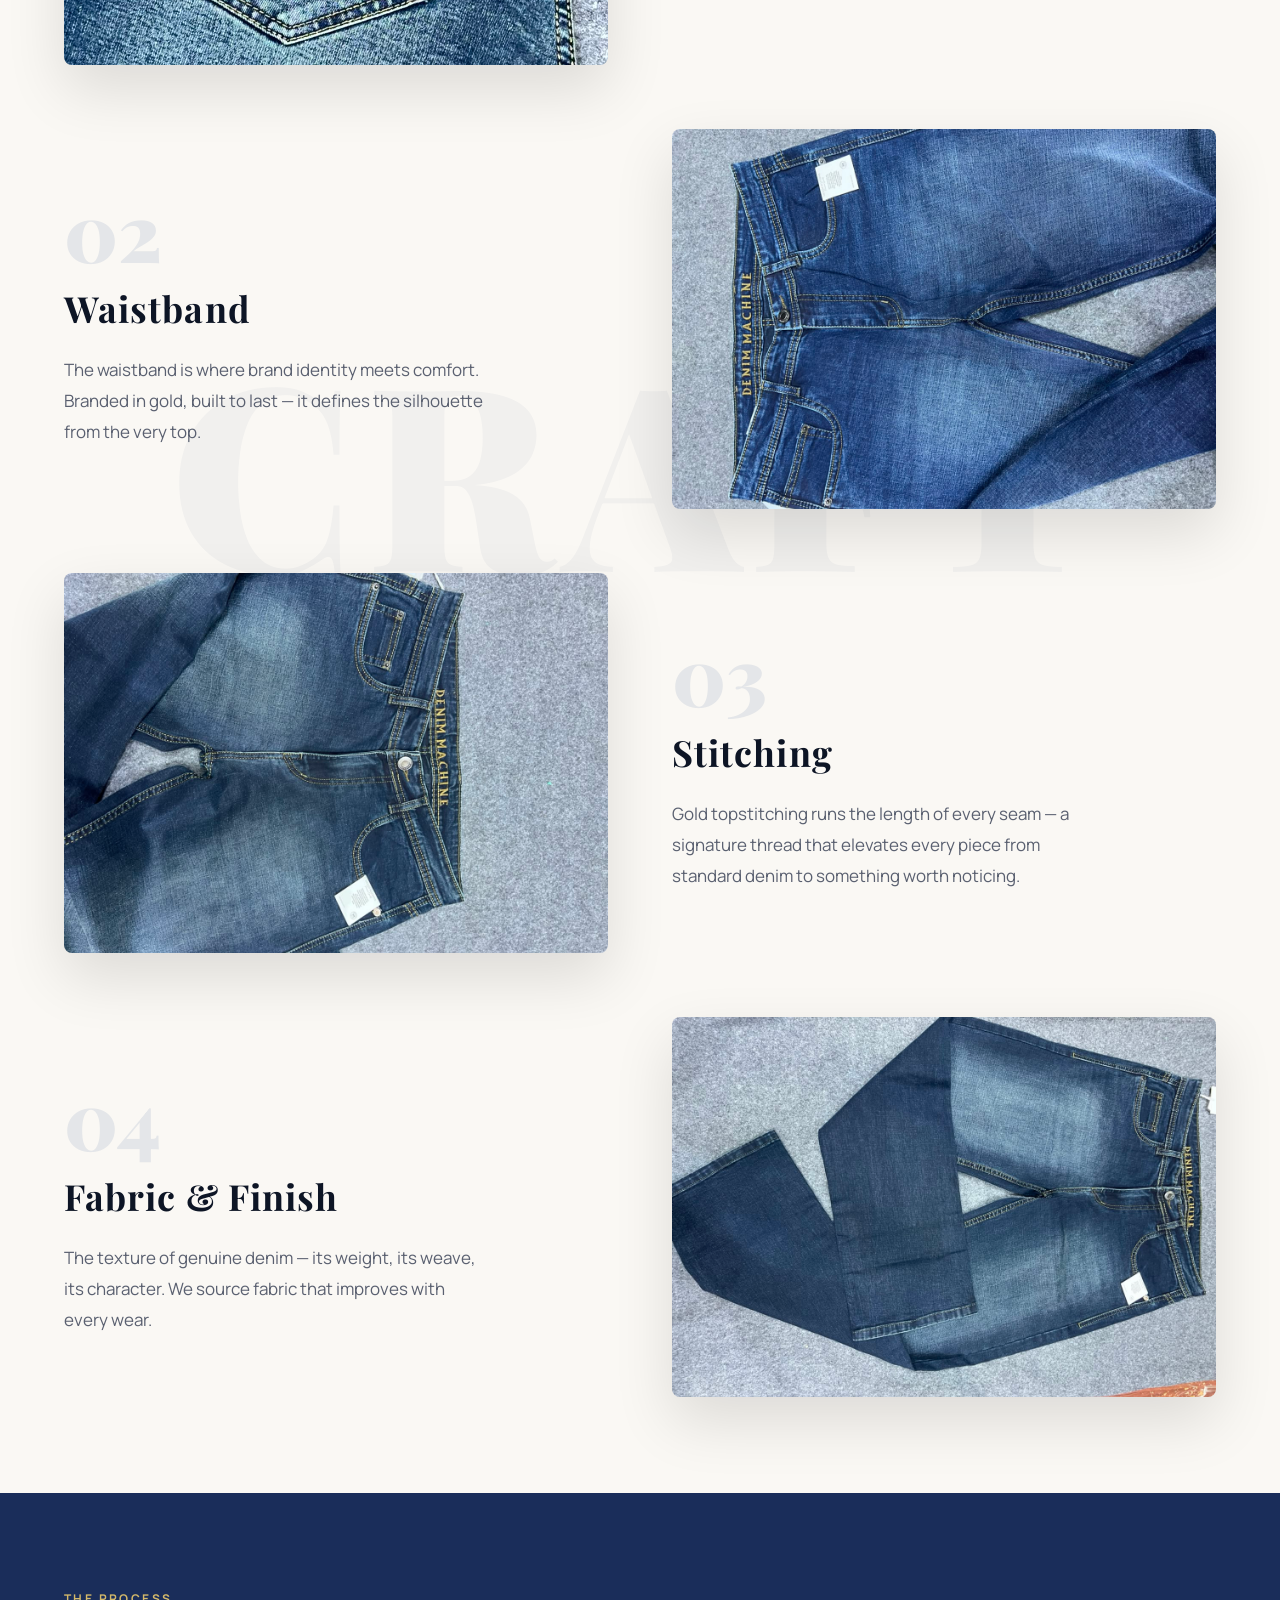
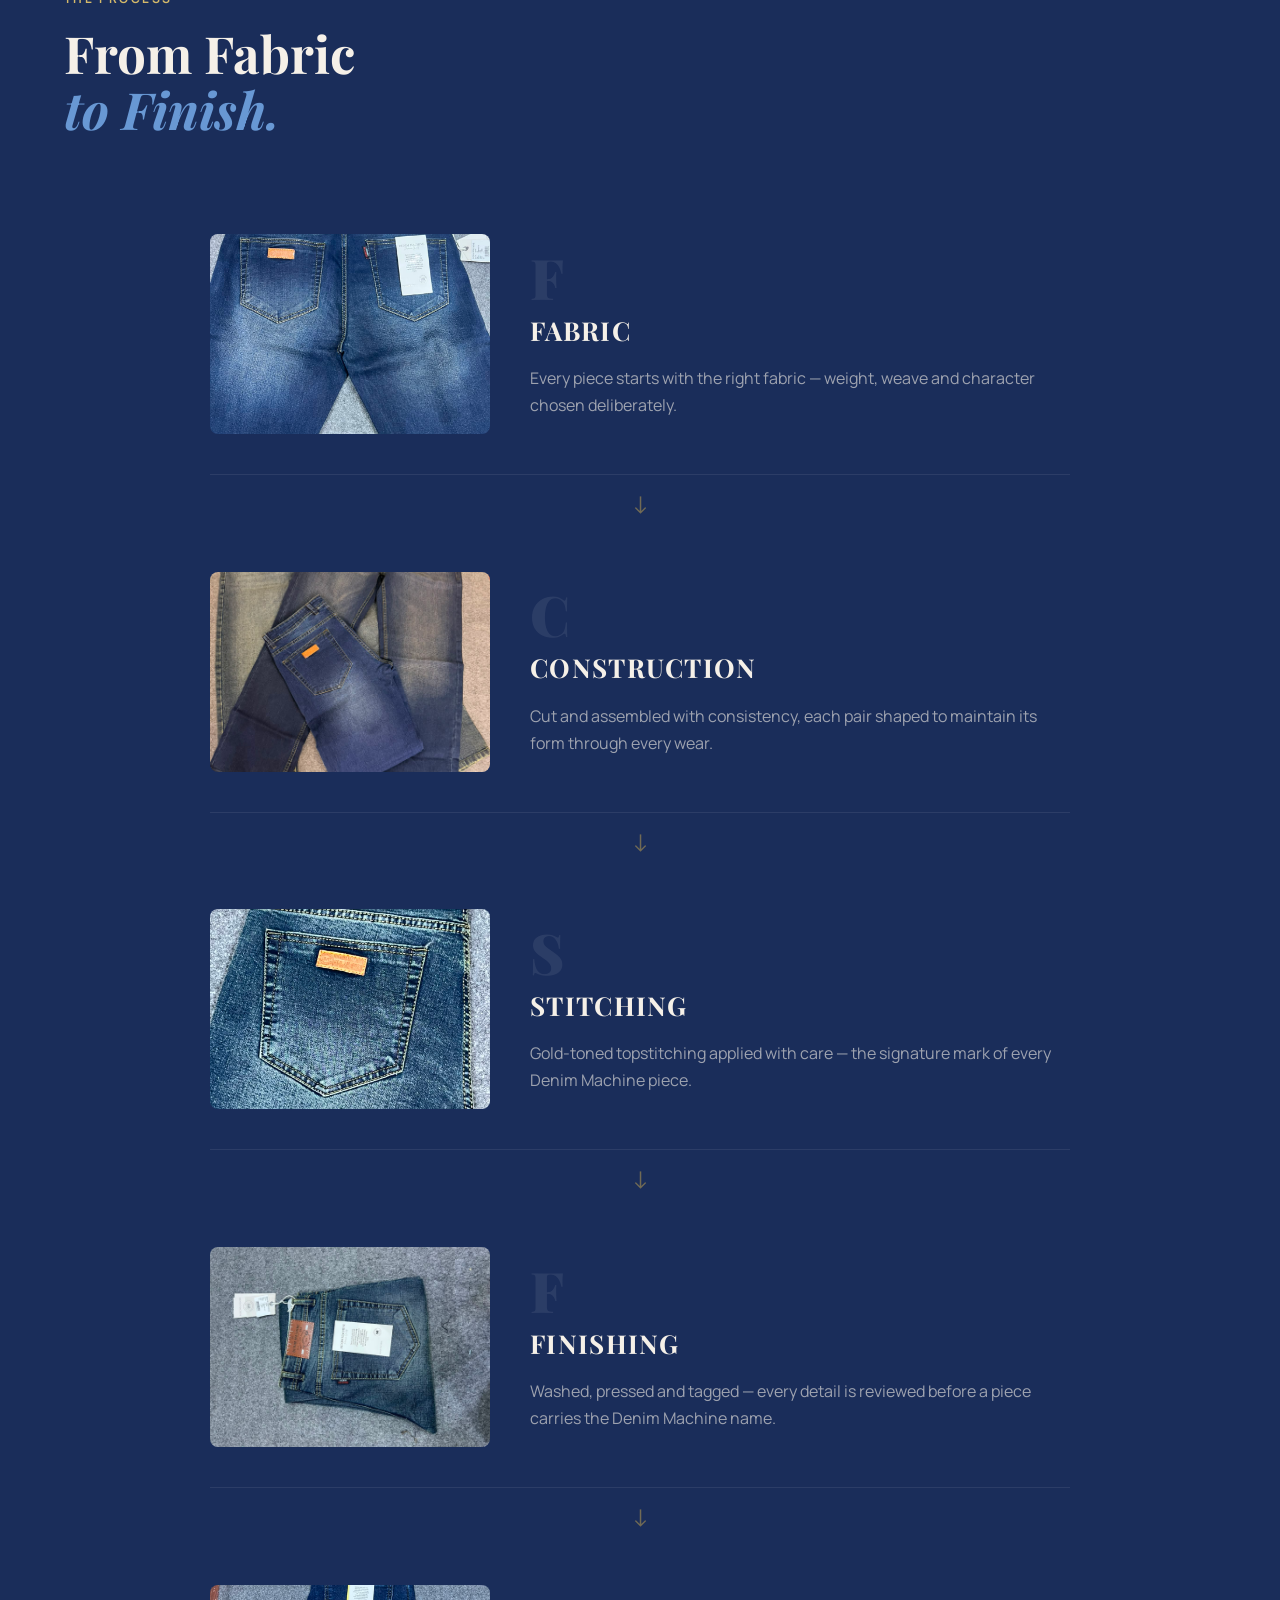
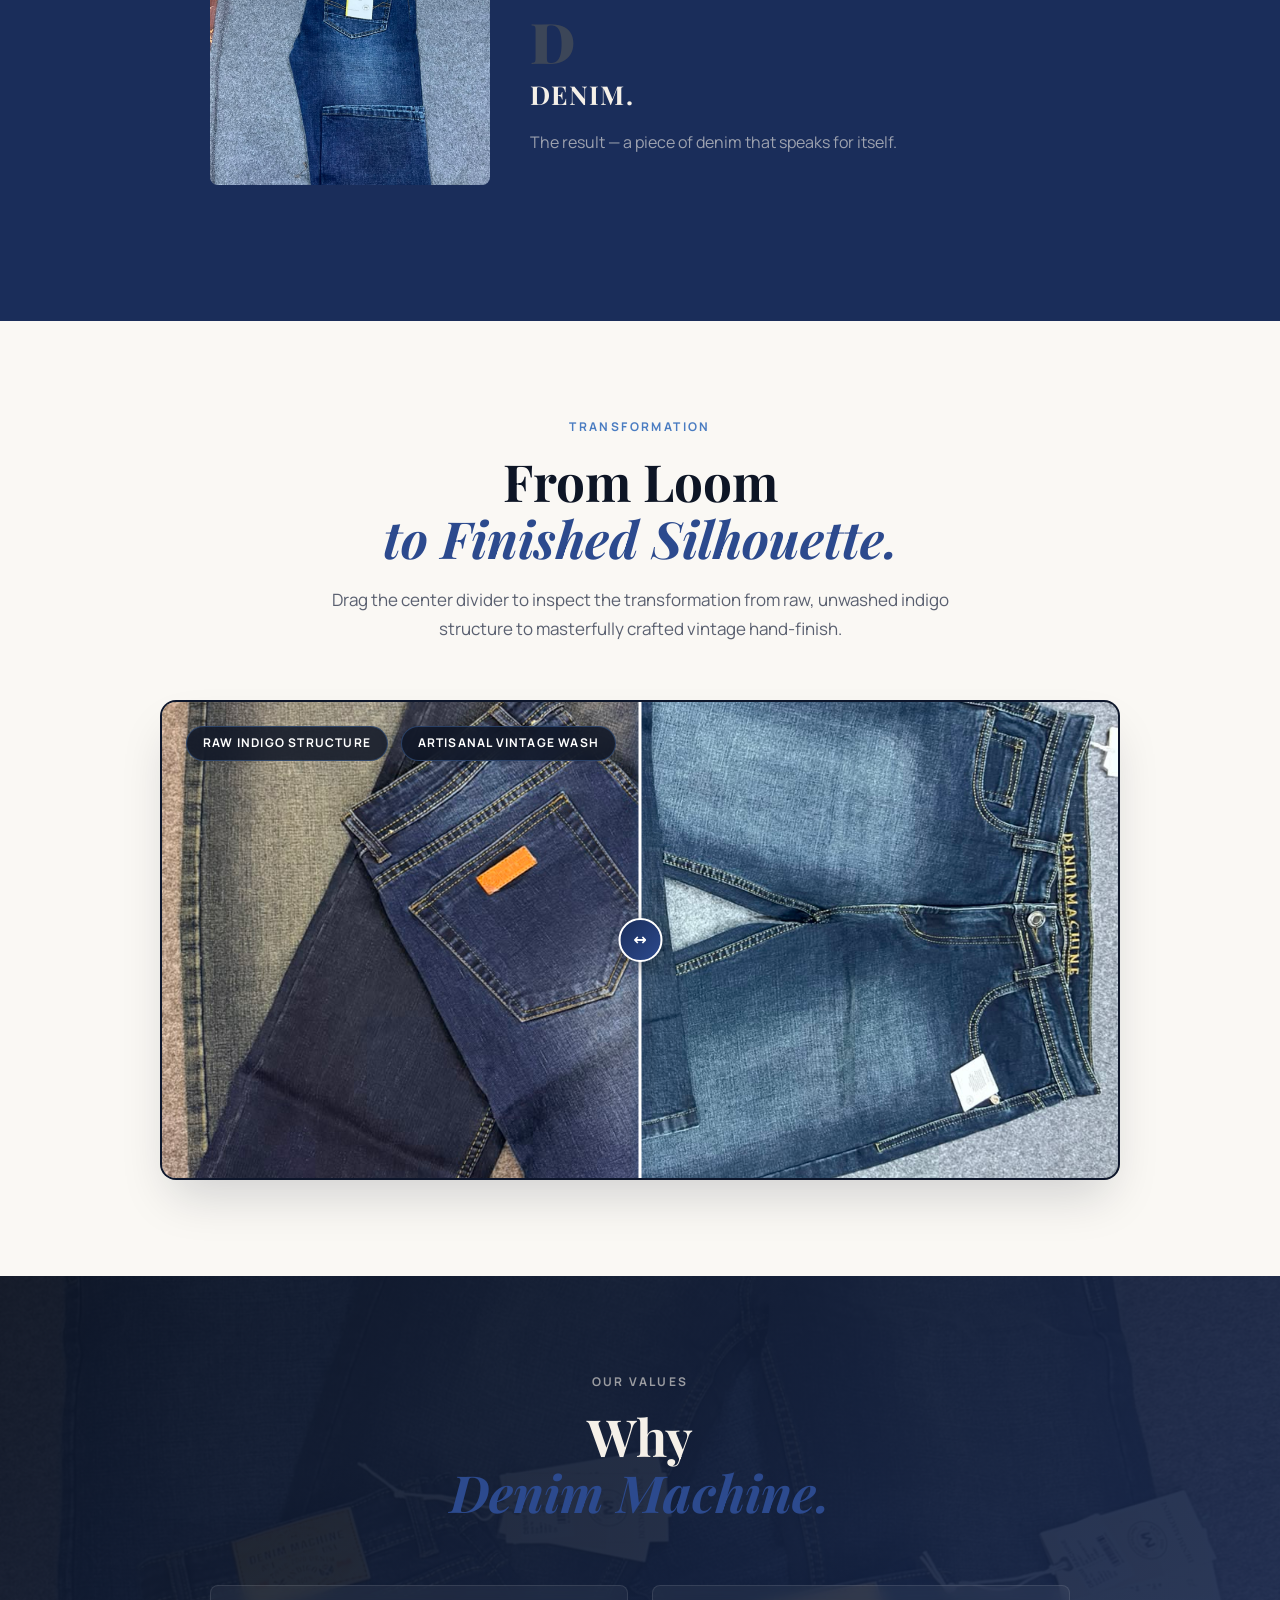
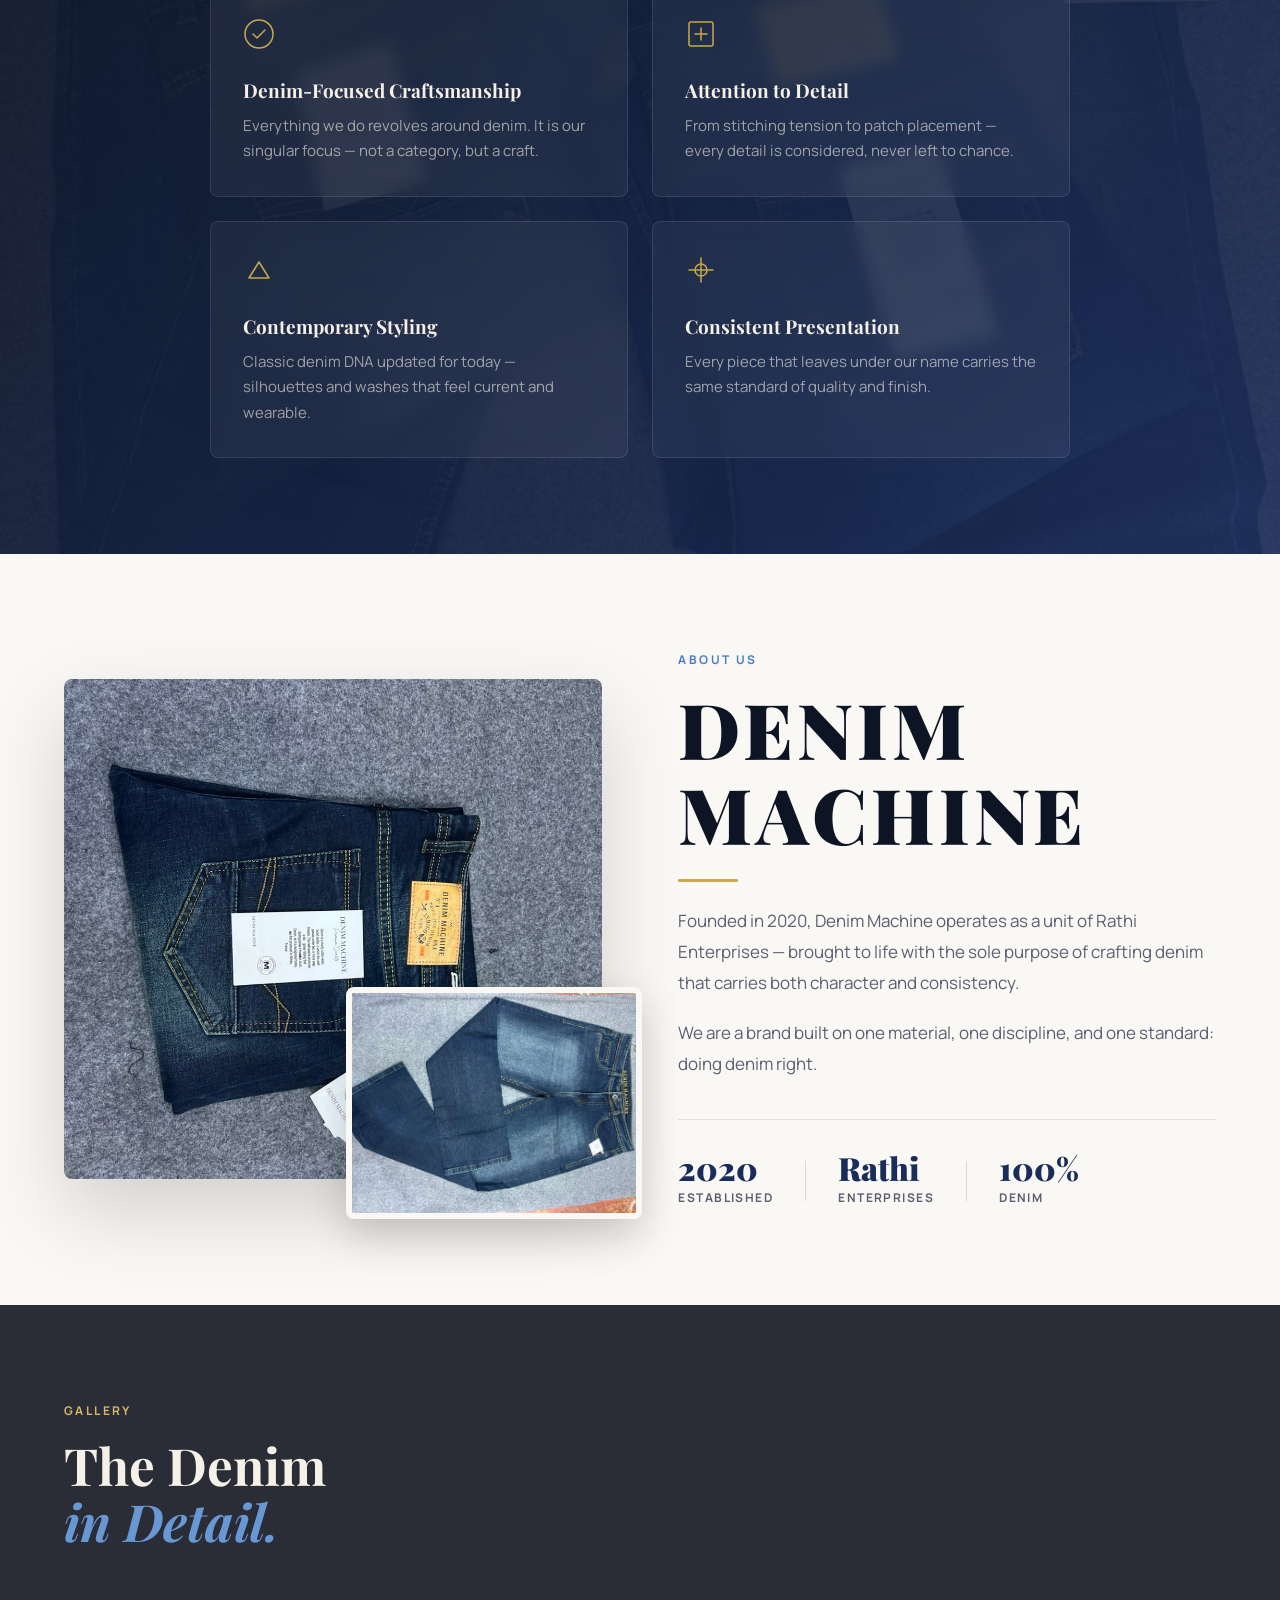
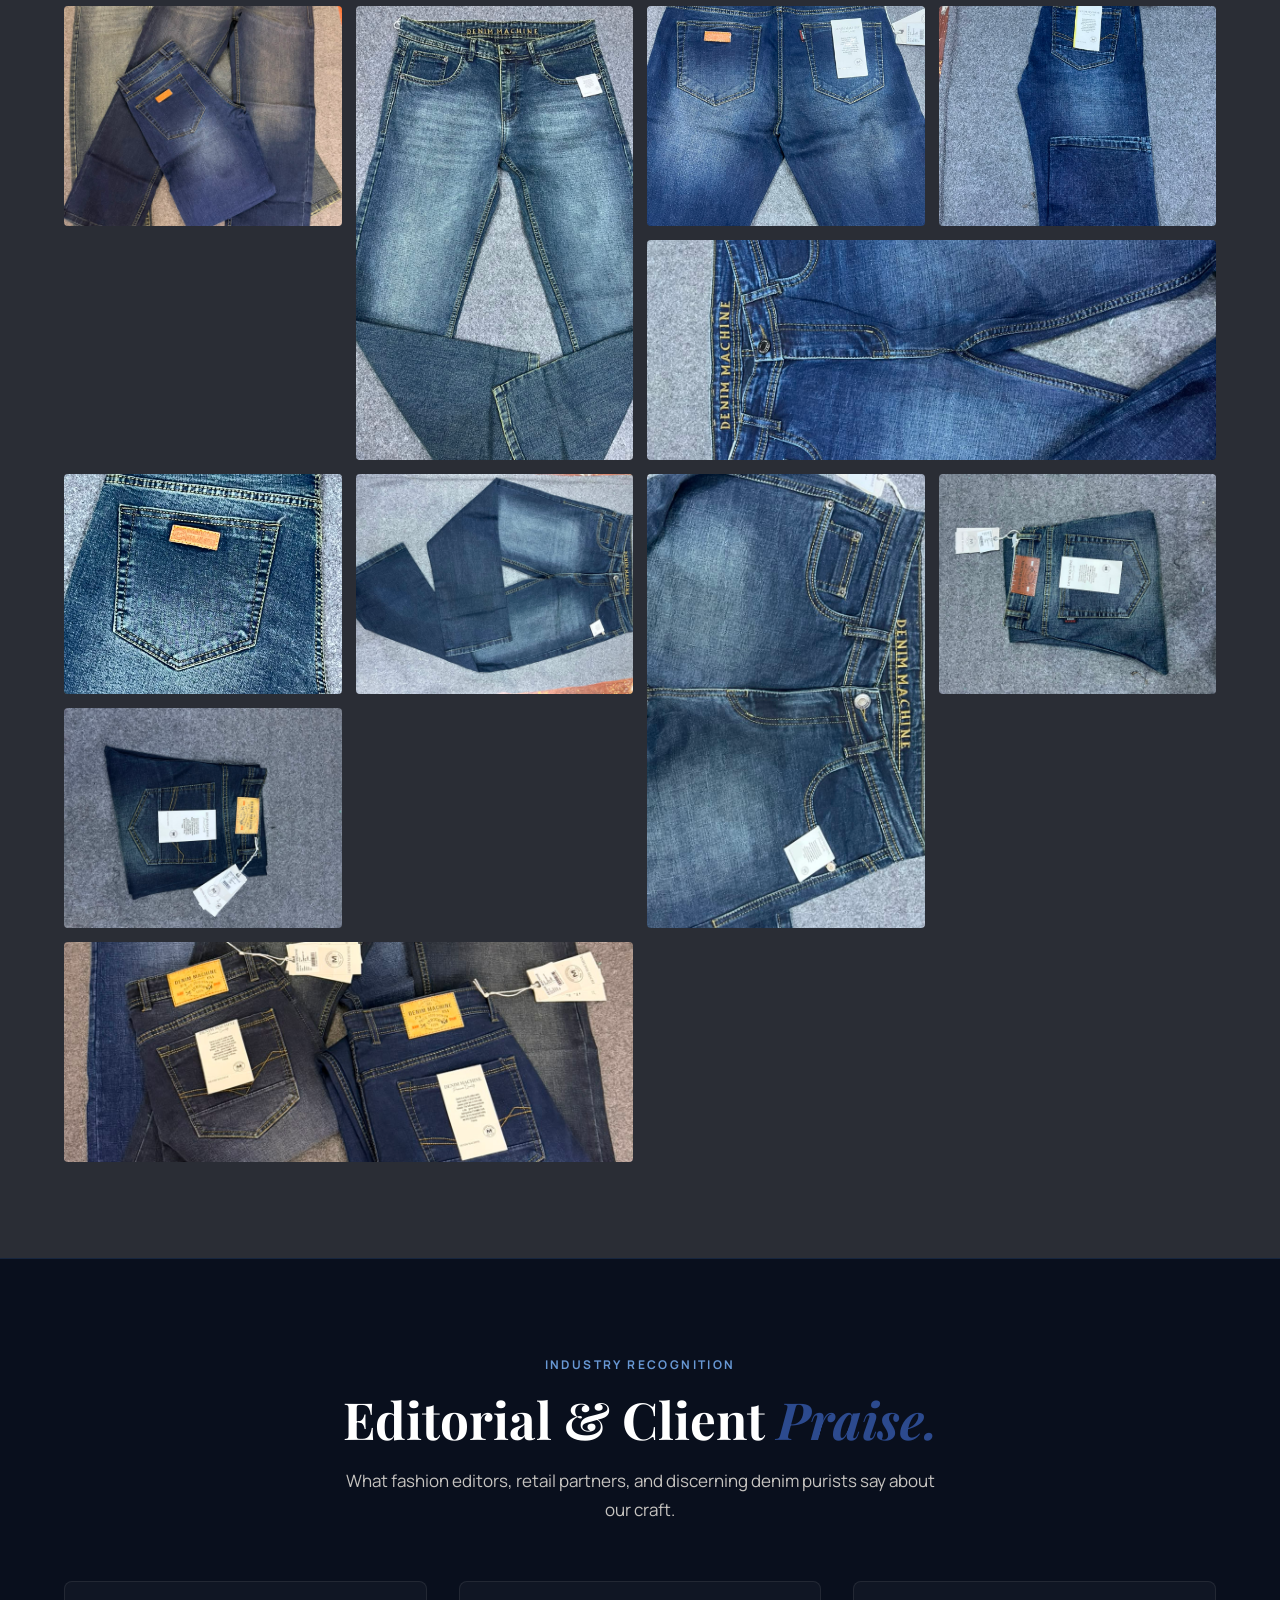
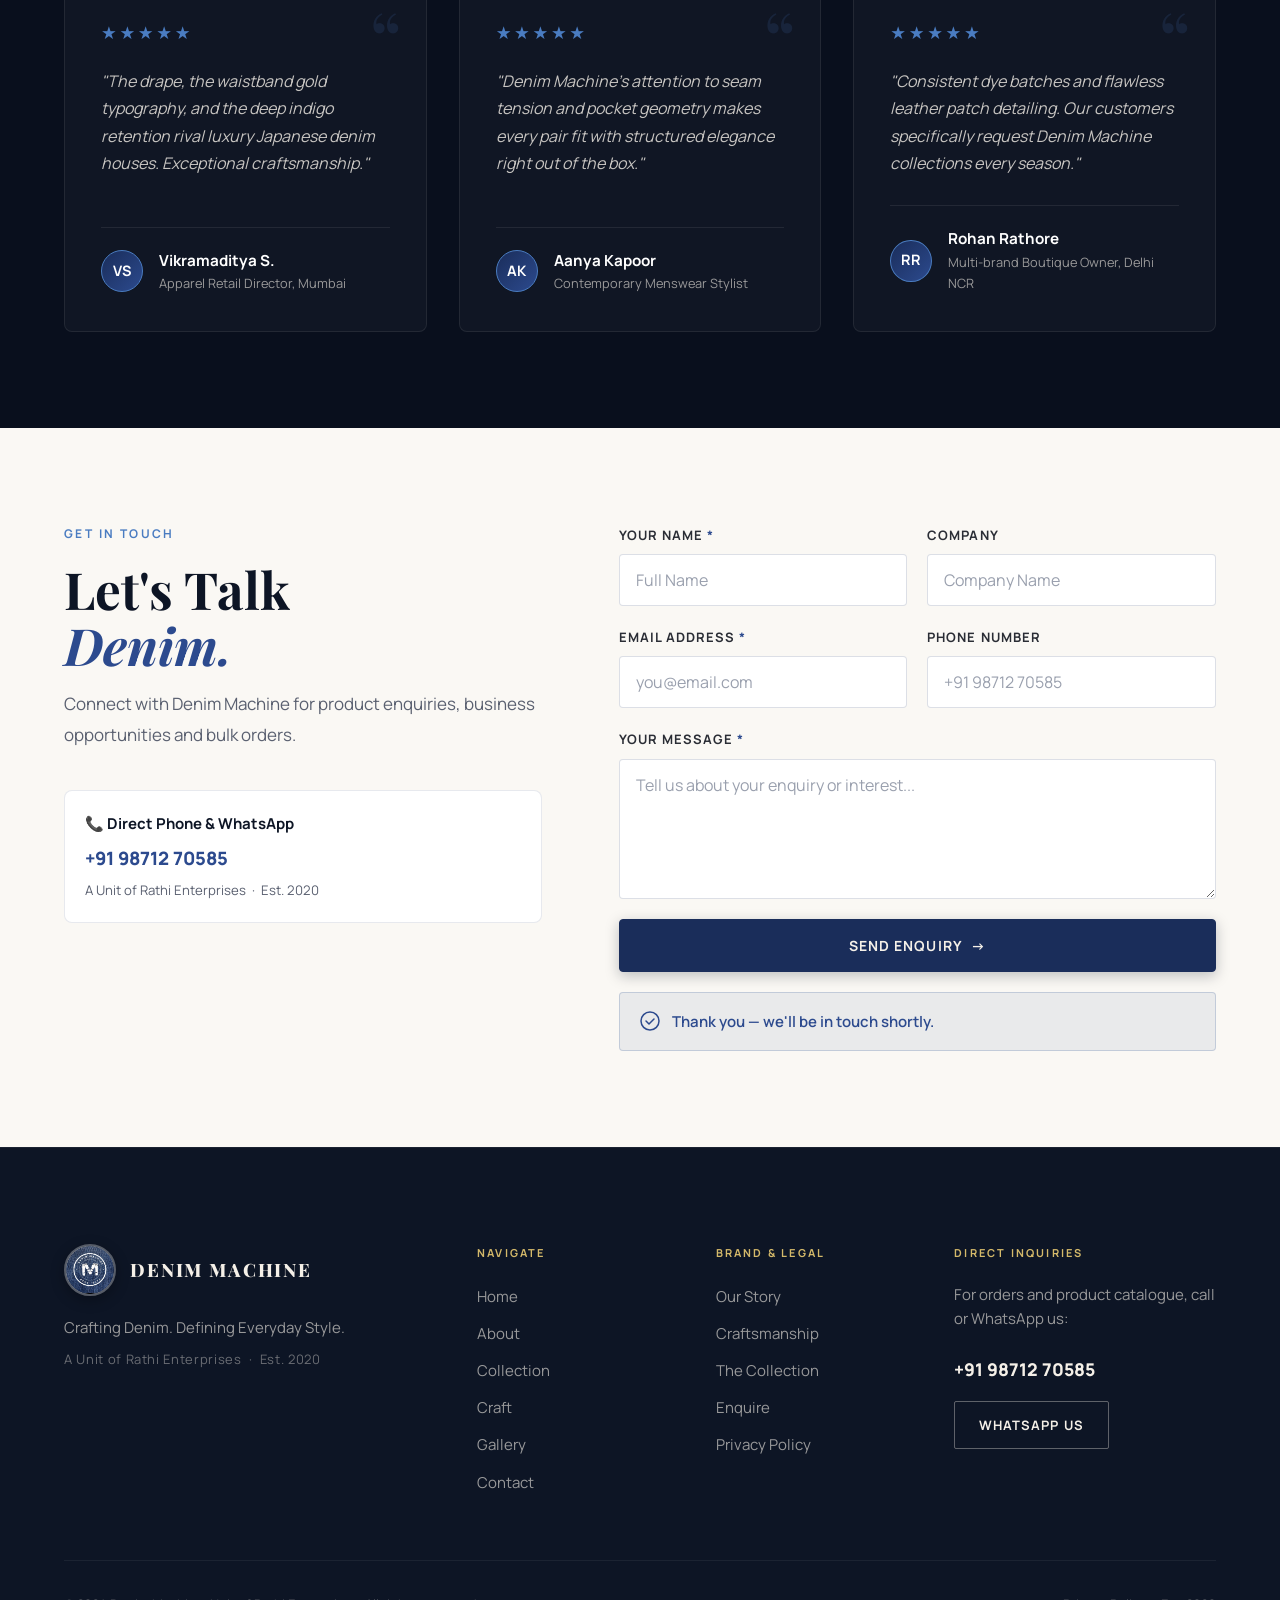
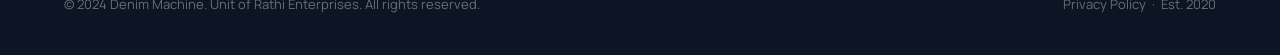
==== commit 44e86b57: "Update phone number +91 98712 70585 across contact sections and floating WhatsApp" ====
--- a/index.html
+++ b/index.html
@@ -760,7 +760,12 @@
           <div class="contact-intro reveal-left">
             <p class="section-eyebrow">Get in Touch</p>
             <h2 class="section-title contact-title">Let's Talk<br /><em>Denim.</em></h2>
-            <p class="body-text contact-desc">Connect with Denim Machine for product enquiries, business opportunities and collaborations.</p>
+            <p class="body-text contact-desc">Connect with Denim Machine for product enquiries, business opportunities and bulk orders.</p>
+            <div style="margin: 1.5rem 0; padding: 1.25rem; background: var(--white); border-radius: var(--radius-md); border: 1.5px solid rgba(26,45,90,0.1);">
+              <p style="font-size: 0.9375rem; color: var(--navy); font-weight: 700; margin-bottom: 0.35rem;">📞 Direct Phone &amp; WhatsApp</p>
+              <a href="tel:+919871270585" style="font-size: 1.15rem; font-weight: 800; color: var(--denim); display: inline-block; margin-bottom: 0.35rem;">+91 98712 70585</a>
+              <p style="font-size: 0.825rem; color: var(--grey);">A Unit of Rathi Enterprises &nbsp;·&nbsp; Est. 2020</p>
+            </div>
             <div class="contact-img-block">
               <img src="images/img2.jpg" alt="Denim Machine collection — premium denim jeans range" loading="lazy" />
             </div>
@@ -782,7 +787,7 @@
               </div>
               <div class="form-group">
                 <label for="contact-phone" class="form-label">Phone Number</label>
-                <input type="tel" id="contact-phone" name="phone" class="form-input" placeholder="+91 00000 00000" autocomplete="tel" />
+                <input type="tel" id="contact-phone" name="phone" class="form-input" placeholder="+91 98712 70585" autocomplete="tel" />
               </div>
               <div class="form-group form-group--full">
                 <label for="contact-message" class="form-label">Your Message <span aria-hidden="true">*</span></label>
@@ -841,9 +846,10 @@
         </div>
 
         <div class="footer-enquire">
-          <h3 class="footer-nav-title">Ready to Connect?</h3>
-          <p class="footer-enquire-text">For product enquiries and business opportunities, reach out to us directly.</p>
-          <a href="contact.html" class="btn btn-outline footer-cta-btn">Enquire Now</a>
+          <h3 class="footer-nav-title">Direct Inquiries</h3>
+          <p class="footer-enquire-text">For orders and product catalogue, call or WhatsApp us:</p>
+          <a href="tel:+919871270585" style="display:block; font-weight:800; font-size:1.1rem; color:var(--cream); margin-bottom:1rem;">+91 98712 70585</a>
+          <a href="https://wa.me/919871270585" target="_blank" rel="noopener noreferrer" class="btn btn-outline footer-cta-btn">WhatsApp Us</a>
         </div>
       </div>
 
@@ -865,11 +871,11 @@
     <div class="lightbox-counter" id="lightbox-counter" aria-live="polite"></div>
   </div>
 
-  <!-- Floating Action Buttons -->
+  <!-- Floating WhatsApp Button -->
   <div class="floating-actions" id="floating-actions">
-    <a href="https://wa.me/919999999999?text=Hello%20Denim%20Machine%2C%20I%20would%20like%20to%20inquire%20about%20your%20premium%20denim%20collection." target="_blank" rel="noopener noreferrer" class="wa-float-btn" aria-label="Chat with us on WhatsApp">
+    <a href="https://wa.me/919871270585?text=Hello%20Denim%20Machine%2C%20I%20would%20like%20to%20inquire%20about%20your%20premium%20denim%20collection." target="_blank" rel="noopener noreferrer" class="wa-float-btn" aria-label="WhatsApp +91 98712 70585">
       <svg viewBox="0 0 24 24" aria-hidden="true"><path d="M12.031 6.172c-3.181 0-5.767 2.586-5.768 5.766-.001 1.298.38 2.27 1.019 3.287l-.582 2.128 2.182-.573c.978.58 1.911.928 3.145.929 3.178 0 5.767-2.587 5.768-5.766 0-3.18-2.586-5.771-5.764-5.771zm3.392 8.244c-.144.405-.837.774-1.17.824-.312.045-.694.072-2.146-.53-1.637-.681-2.695-2.339-2.777-2.449-.082-.11-1.002-1.332-1.002-2.54 0-1.208.634-1.802.859-2.045.225-.243.491-.304.654-.304.164 0 .328.002.471.01.153.009.358-.058.558.423.206.494.703 1.716.764 1.84.062.123.103.267.02.43-.082.164-.123.267-.245.41-.123.143-.258.32-.369.43-.123.123-.251.256-.108.502.143.246.636 1.05 1.365 1.7 0.938.835 1.728 1.093 1.974 1.216.246.123.39.102.533-.062.144-.164.614-.716.777-.962.164-.246.328-.205.553-.123s1.433.676 1.679.799c.246.123.41.184.471.287.061.102.061.594-.083.999zM12 2C6.477 2 2 6.477 2 12c0 1.891.524 3.662 1.435 5.178L2 22l4.958-1.399C8.42 21.49 10.151 22 12 22c5.523 0 10-4.477 10-10S17.523 2 12 2z"/></svg>
-      <span>WhatsApp Inquiries</span>
+      <span>+91 98712 70585</span>
     </a>
   </div>
 
--- a/style.css
+++ b/style.css
@@ -2532,29 +2532,38 @@
 .wa-float-btn {
   display: inline-flex;
   align-items: center;
-  gap: 0.6rem;
+  gap: 0.65rem;
   background: #25D366;
-  color: #ffffff;
+  color: #ffffff !important;
   padding: 0.75rem 1.25rem;
   border-radius: 50px;
   font-weight: 700;
-  font-size: 0.875rem;
-  box-shadow: 0 8px 24px -4px rgba(37, 211, 102, 0.5);
+  font-size: 0.9375rem;
+  letter-spacing: 0.02em;
+  box-shadow: 0 8px 24px -4px rgba(37, 211, 102, 0.5), 0 0 0 0 rgba(37, 211, 102, 0.4);
   transition: all 0.3s cubic-bezier(0.16, 1, 0.3, 1);
   text-decoration: none;
+  animation: waPulse 3s infinite;
+}
+
+@keyframes waPulse {
+  0% { box-shadow: 0 8px 24px -4px rgba(37, 211, 102, 0.5), 0 0 0 0 rgba(37, 211, 102, 0.4); }
+  70% { box-shadow: 0 8px 24px -4px rgba(37, 211, 102, 0.5), 0 0 0 14px rgba(37, 211, 102, 0); }
+  100% { box-shadow: 0 8px 24px -4px rgba(37, 211, 102, 0.5), 0 0 0 0 rgba(37, 211, 102, 0); }
 }
 
 .wa-float-btn svg {
-  width: 20px;
-  height: 20px;
+  width: 22px;
+  height: 22px;
   fill: currentColor;
+  flex-shrink: 0;
 }
 
 .wa-float-btn:hover {
   background: #20ba59;
-  transform: translateY(-4px) scale(1.04);
+  transform: translateY(-3px) scale(1.03);
   box-shadow: 0 14px 30px -4px rgba(37, 211, 102, 0.7);
-  color: #fff;
+  color: #fff !important;
 }
 
 /* --- Responsive Adjustments --- */
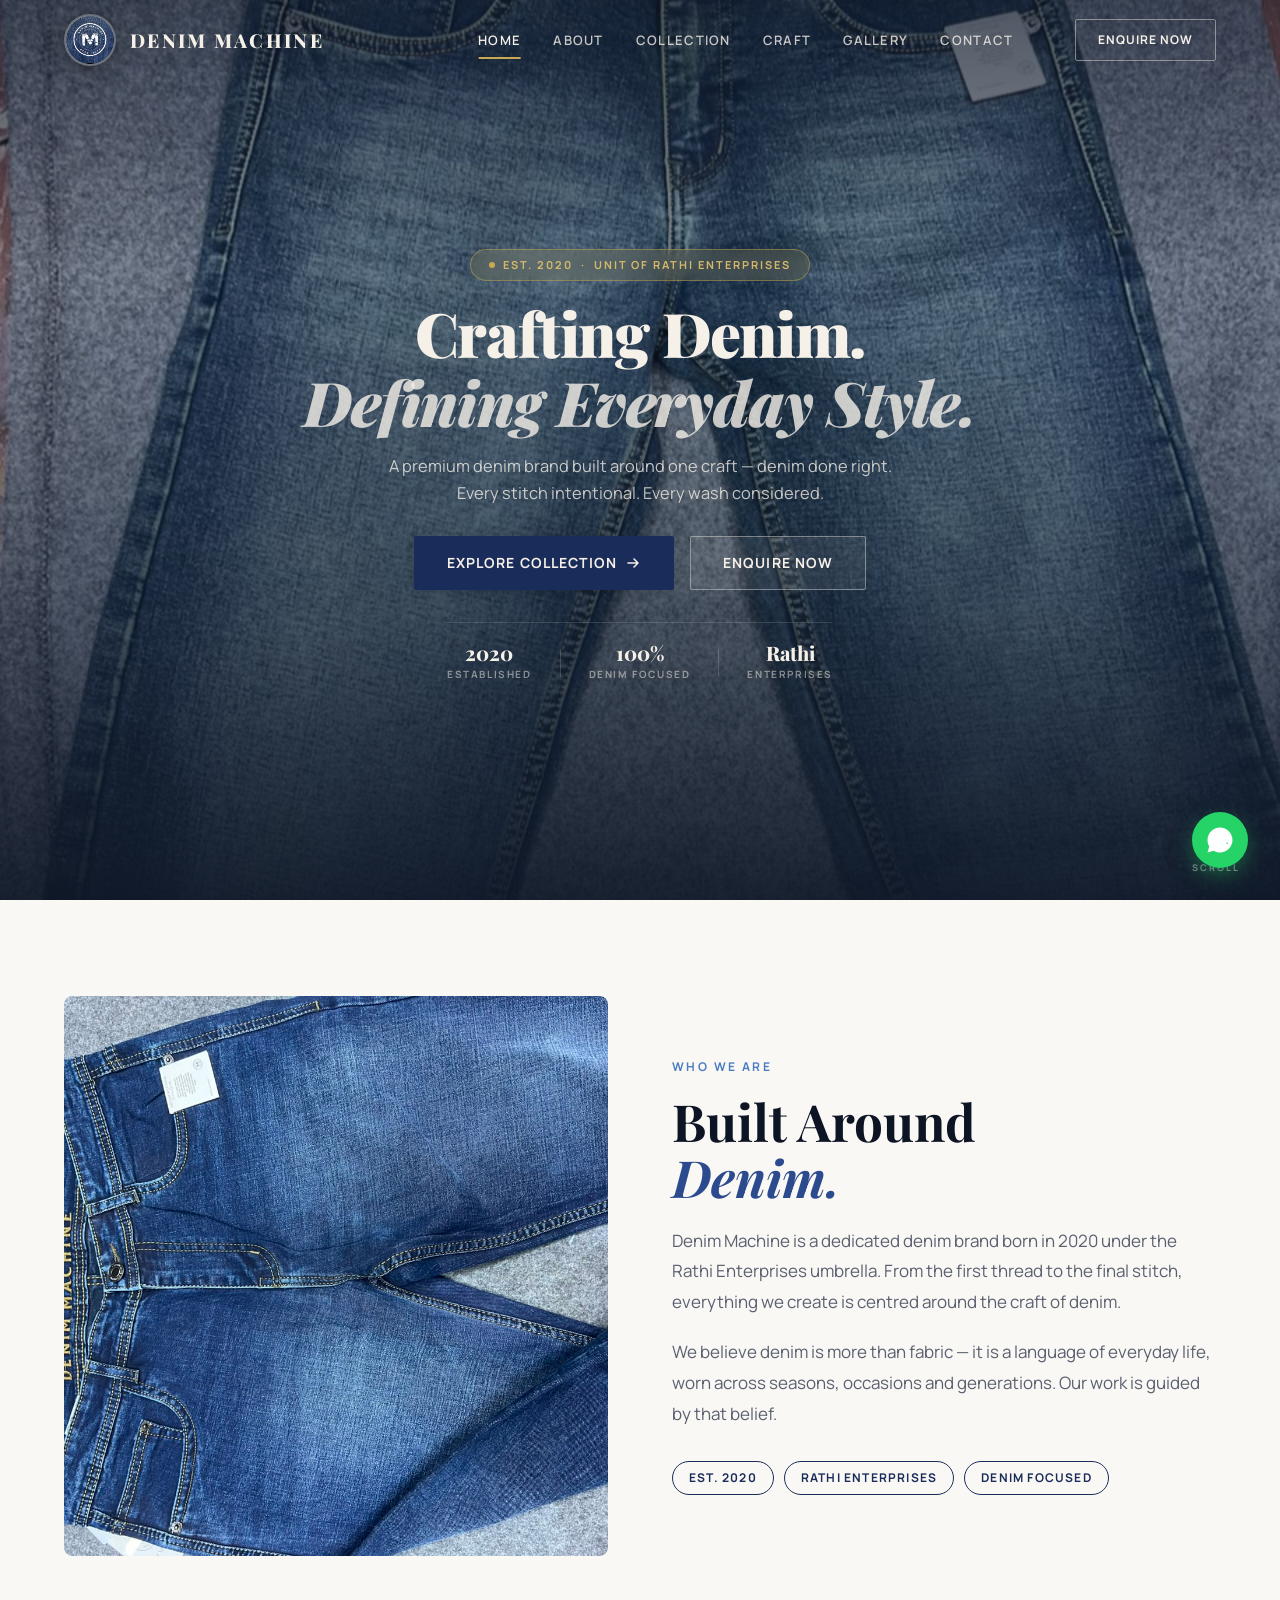
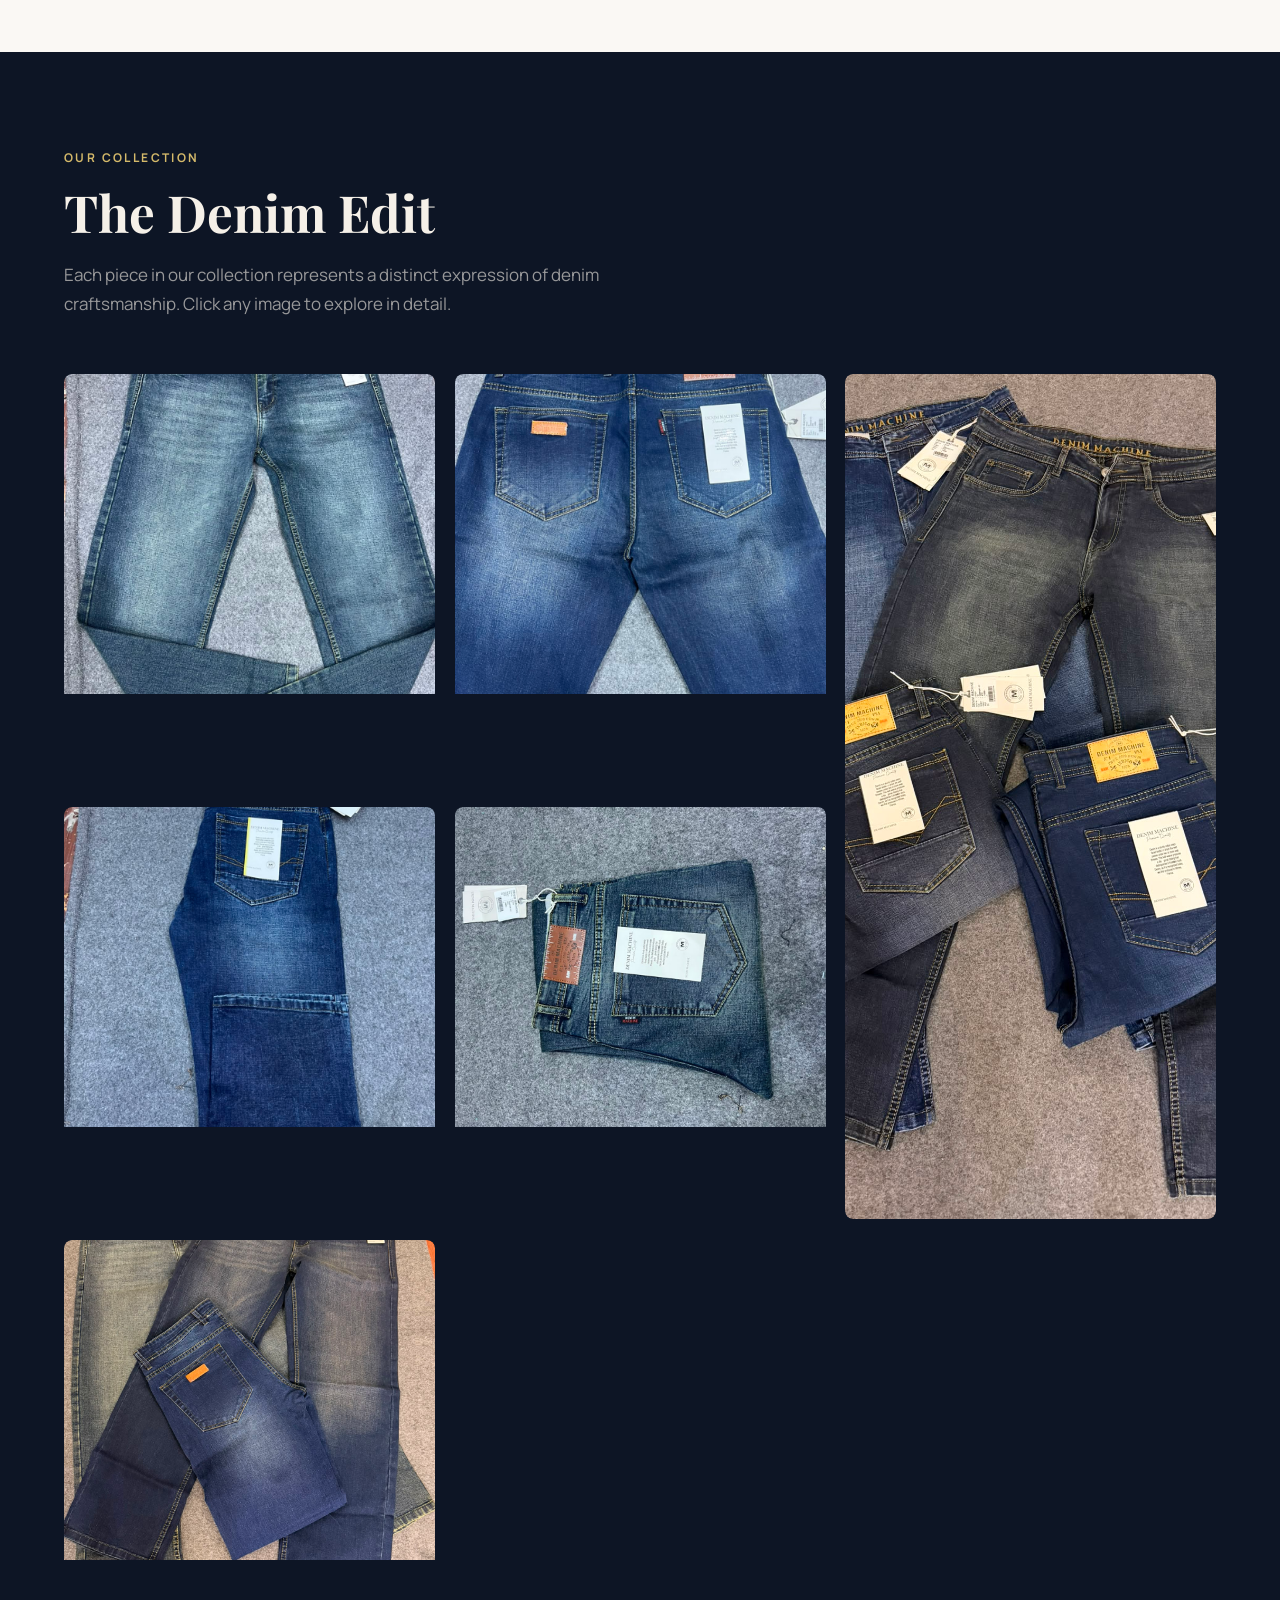
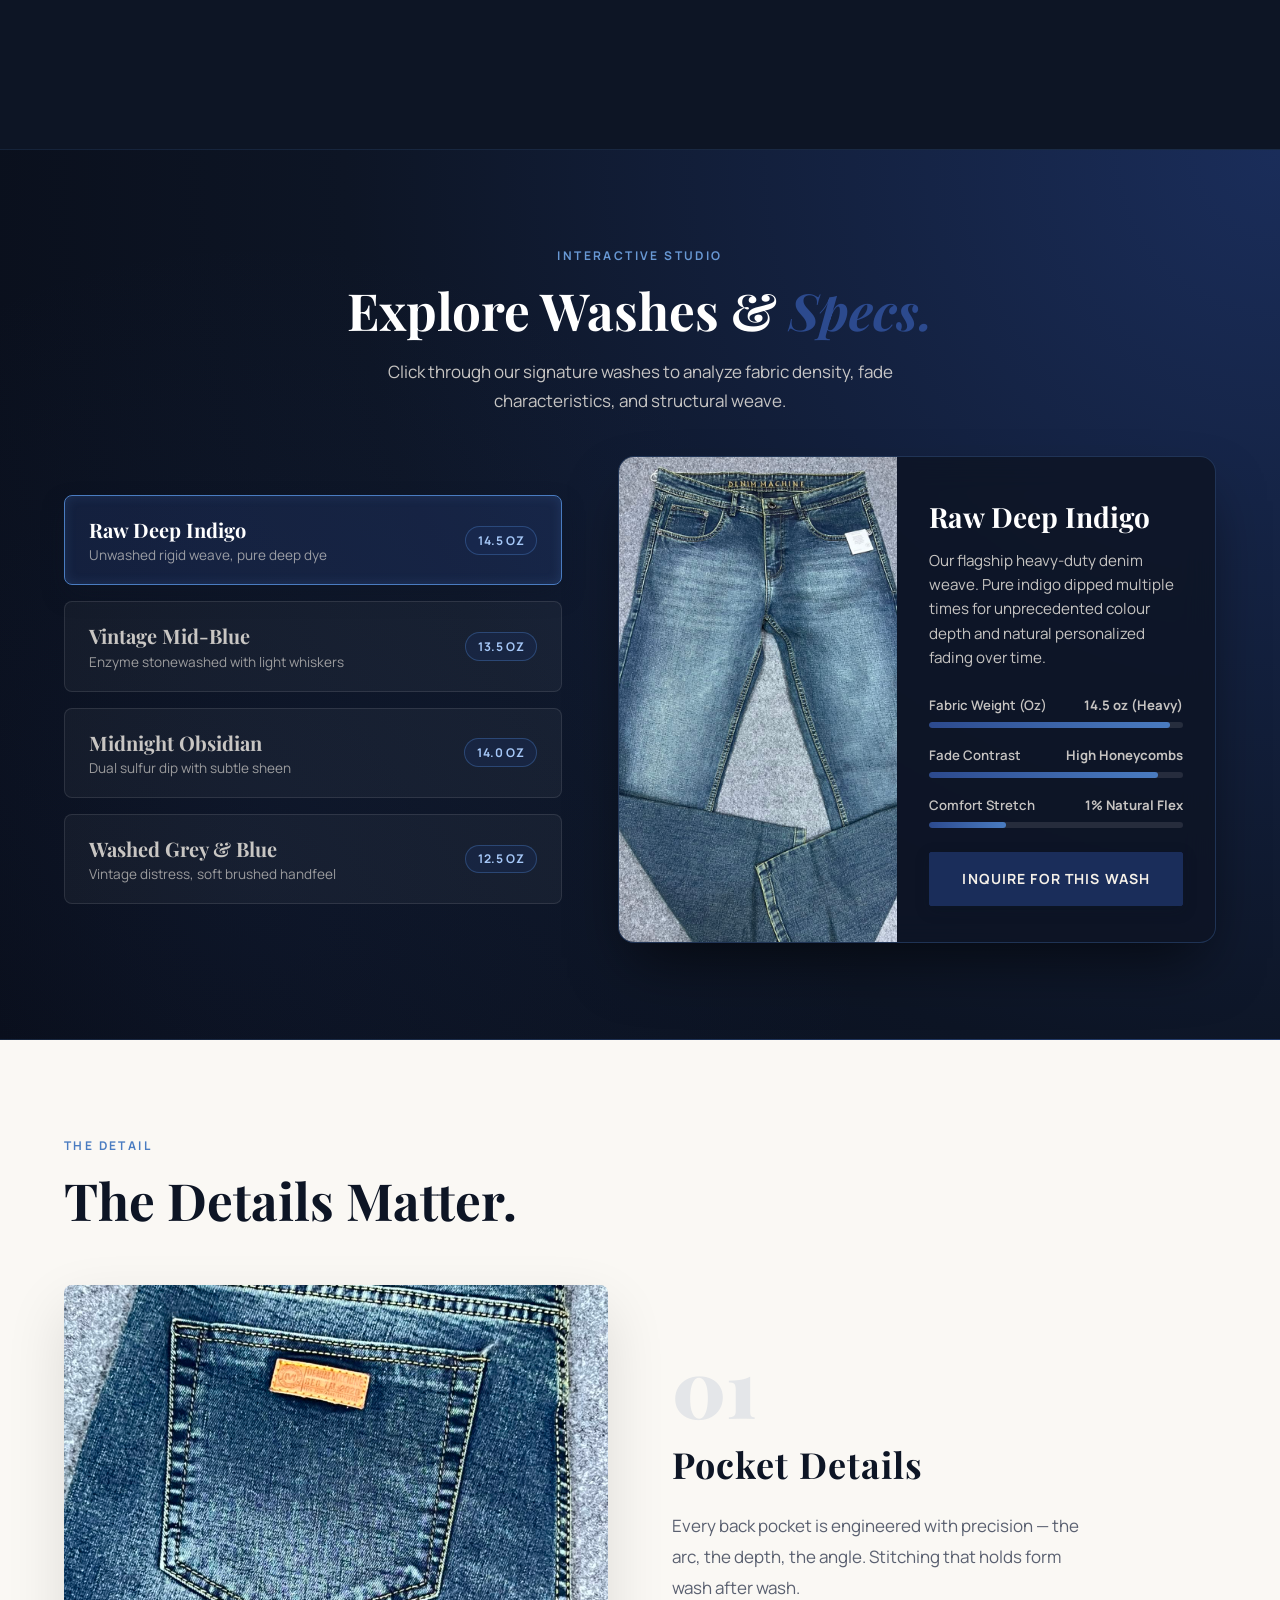
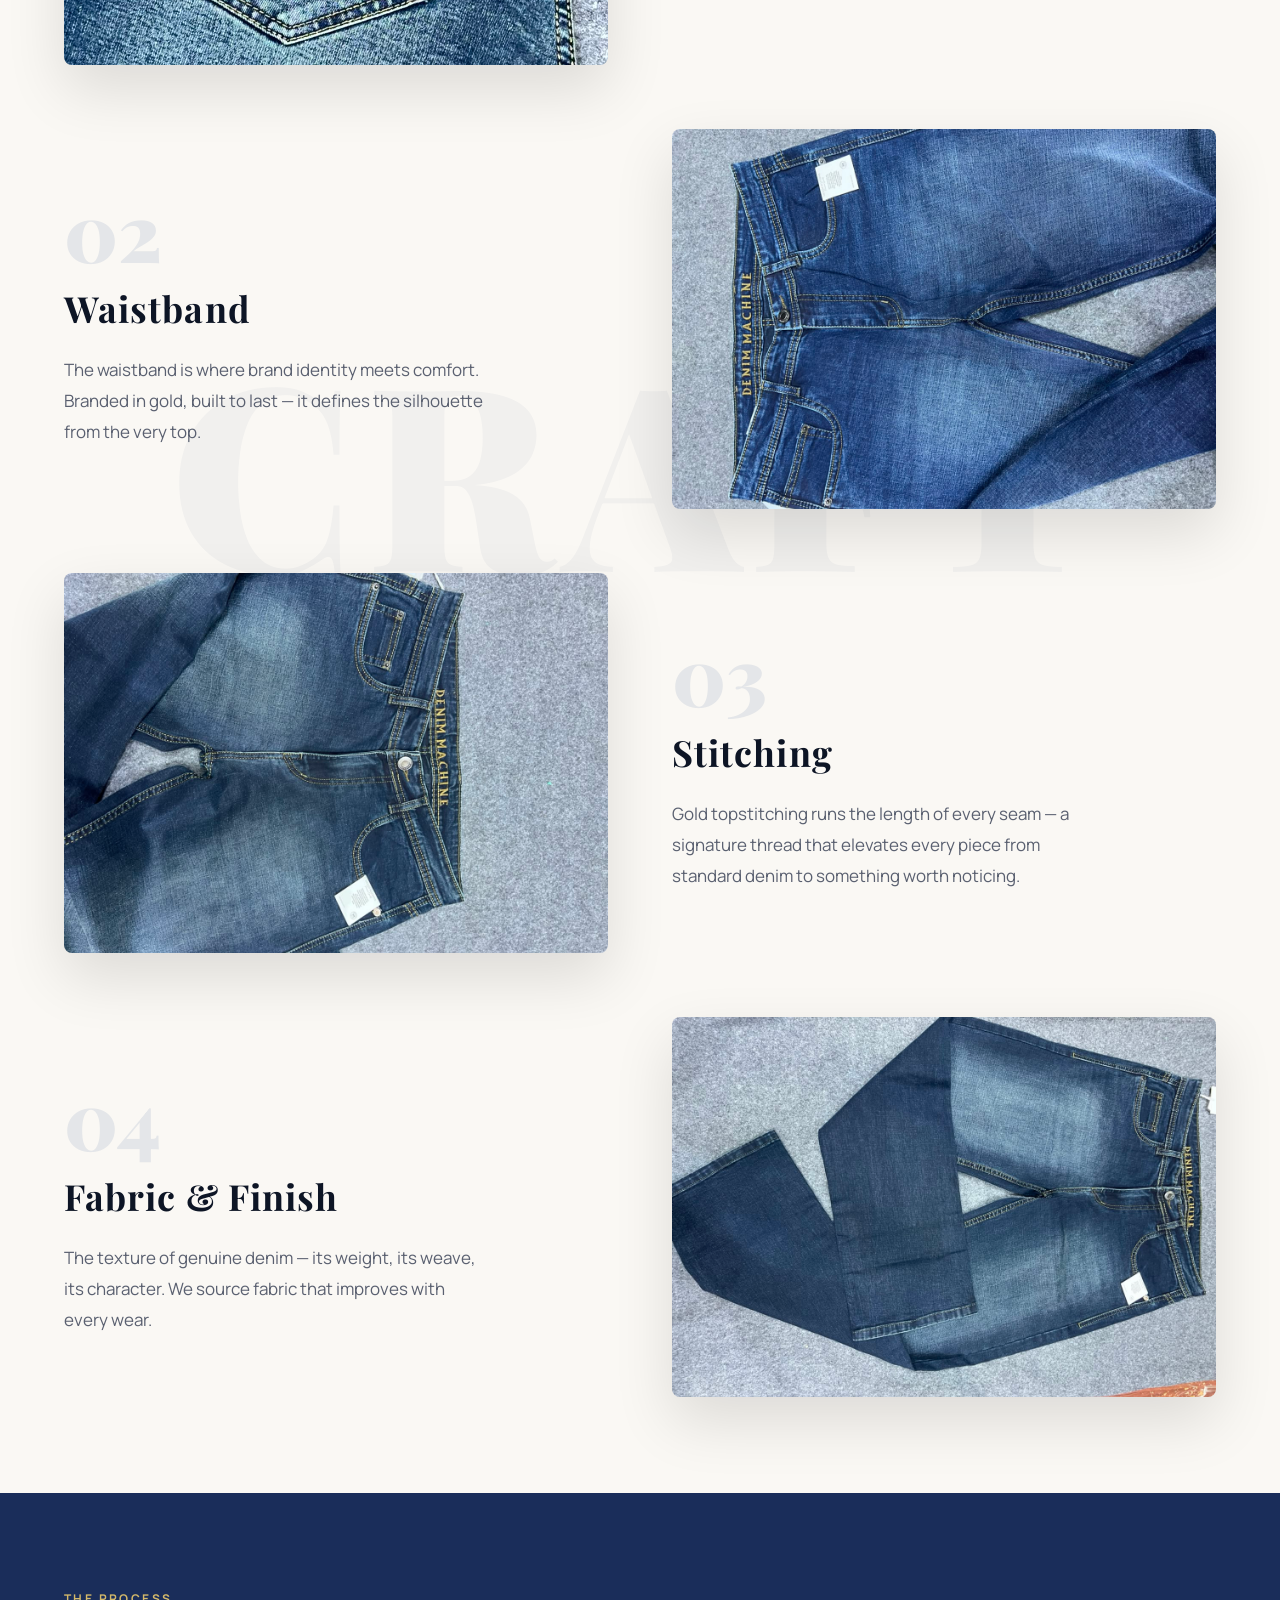
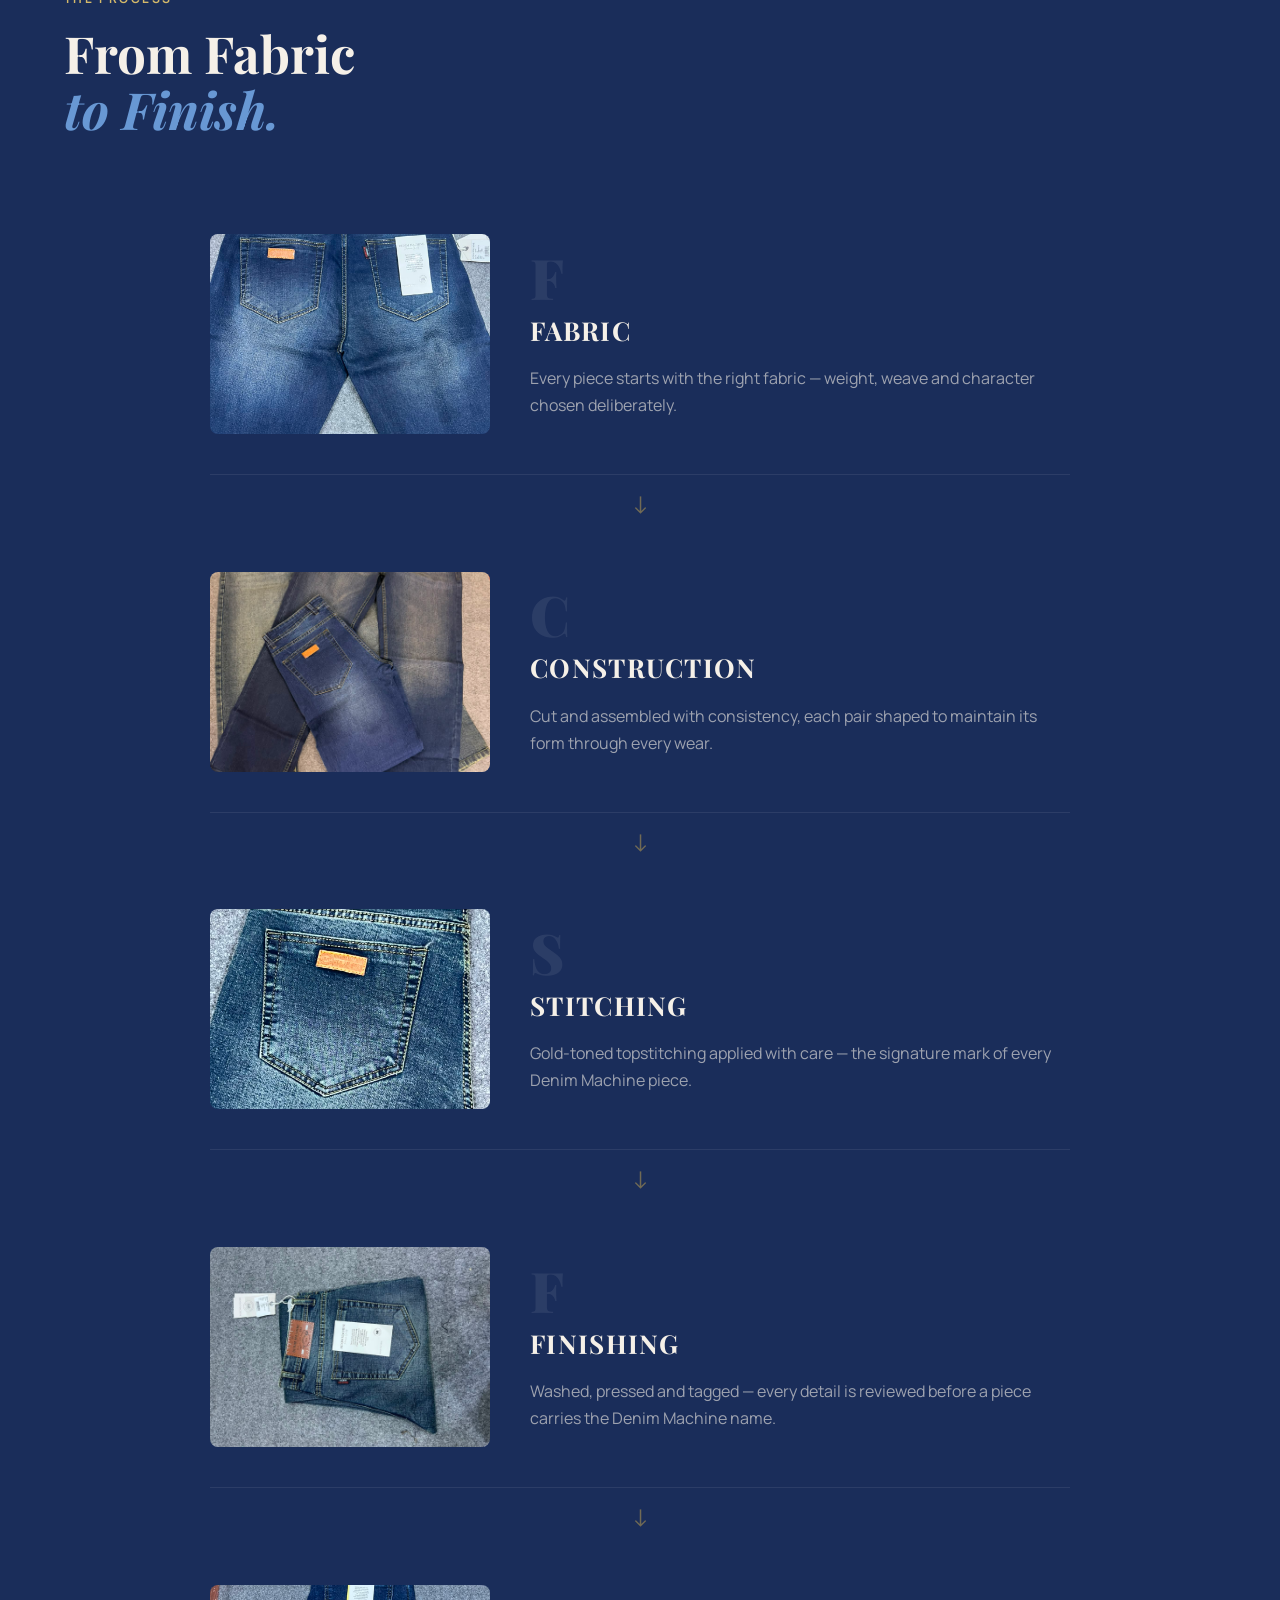
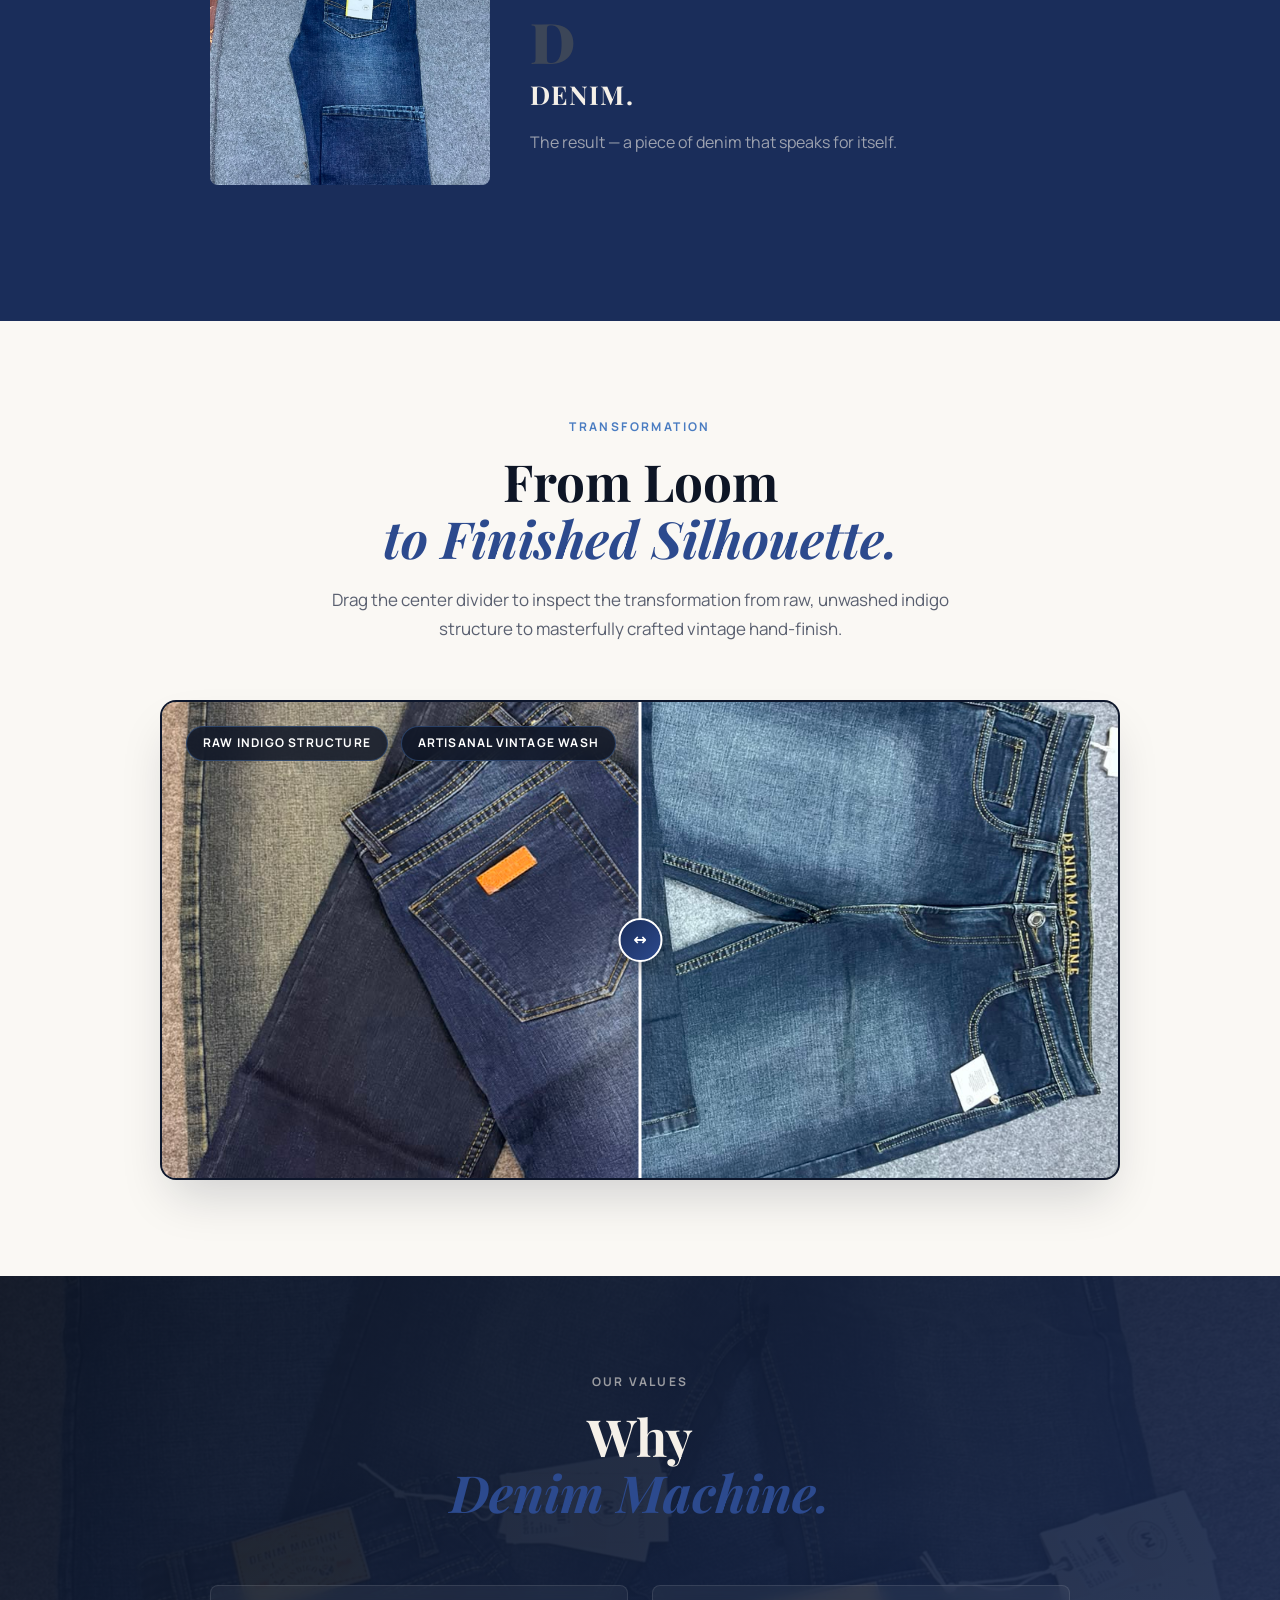
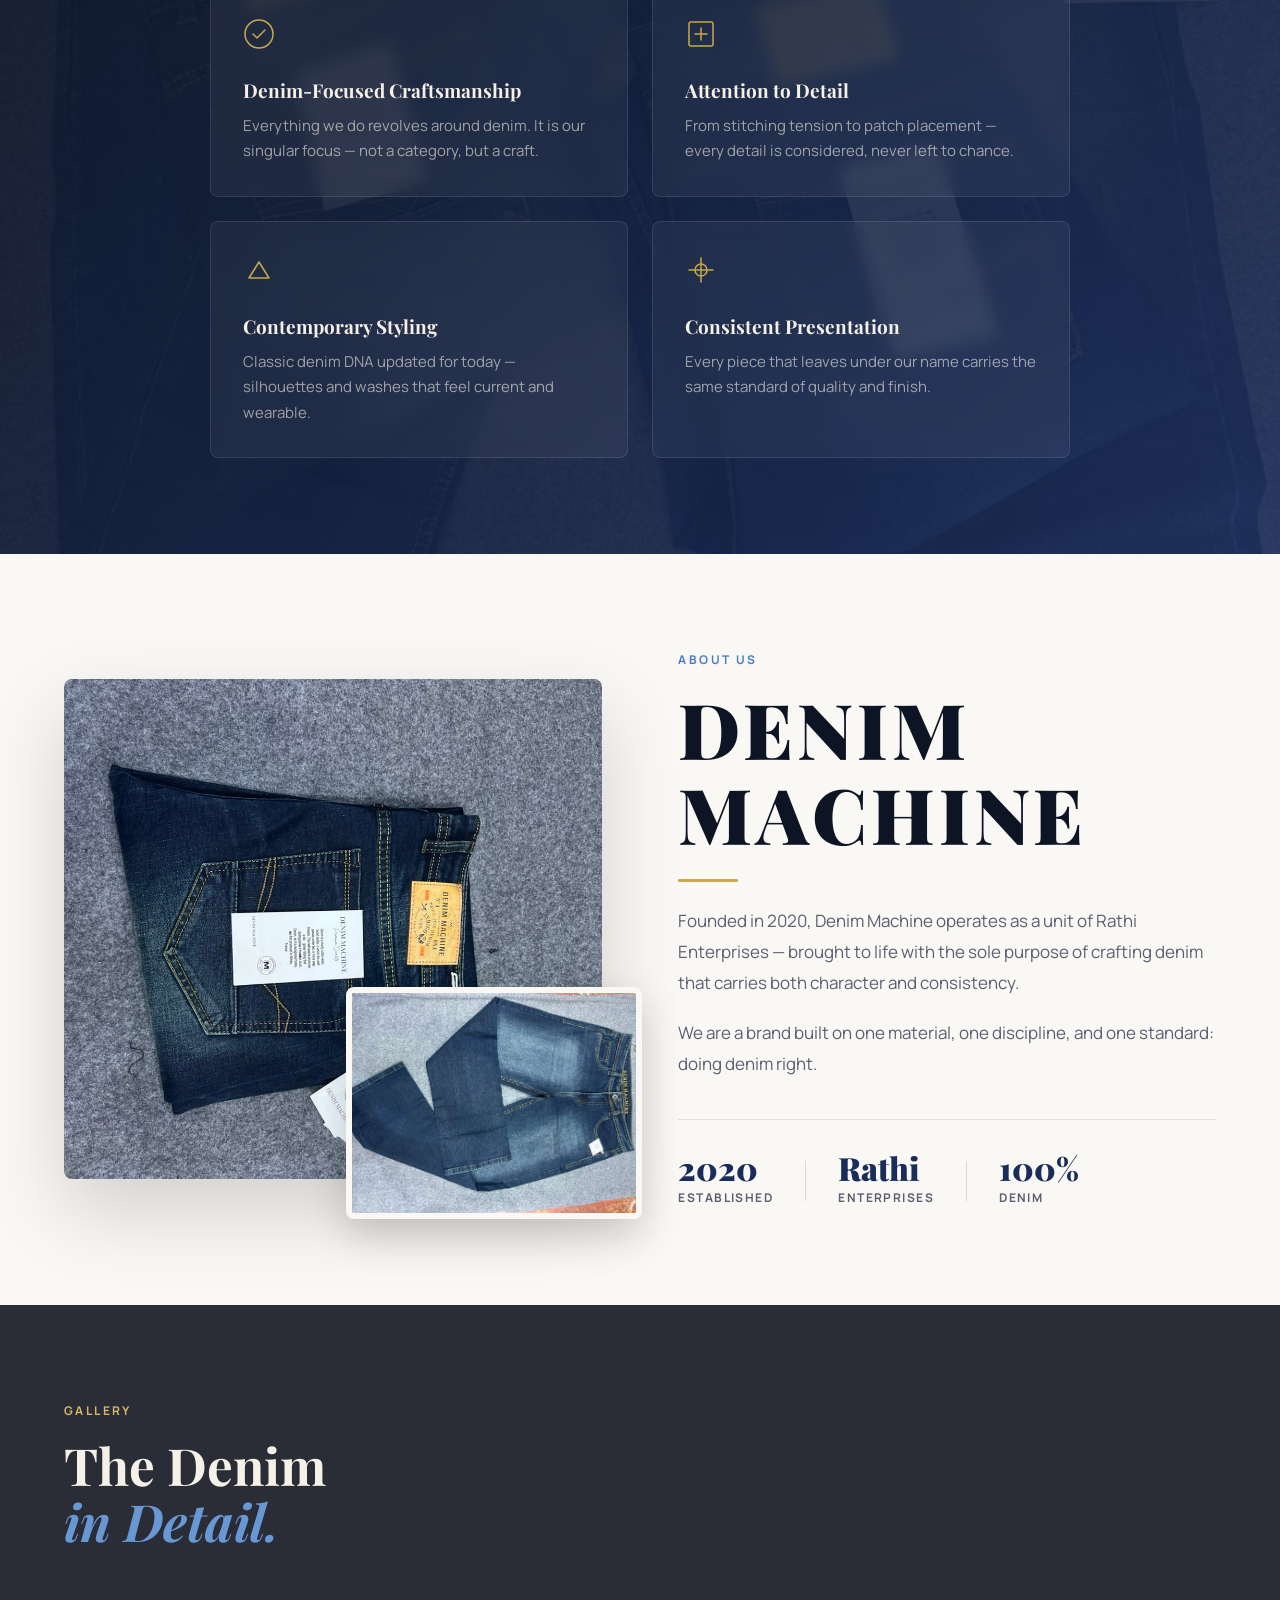
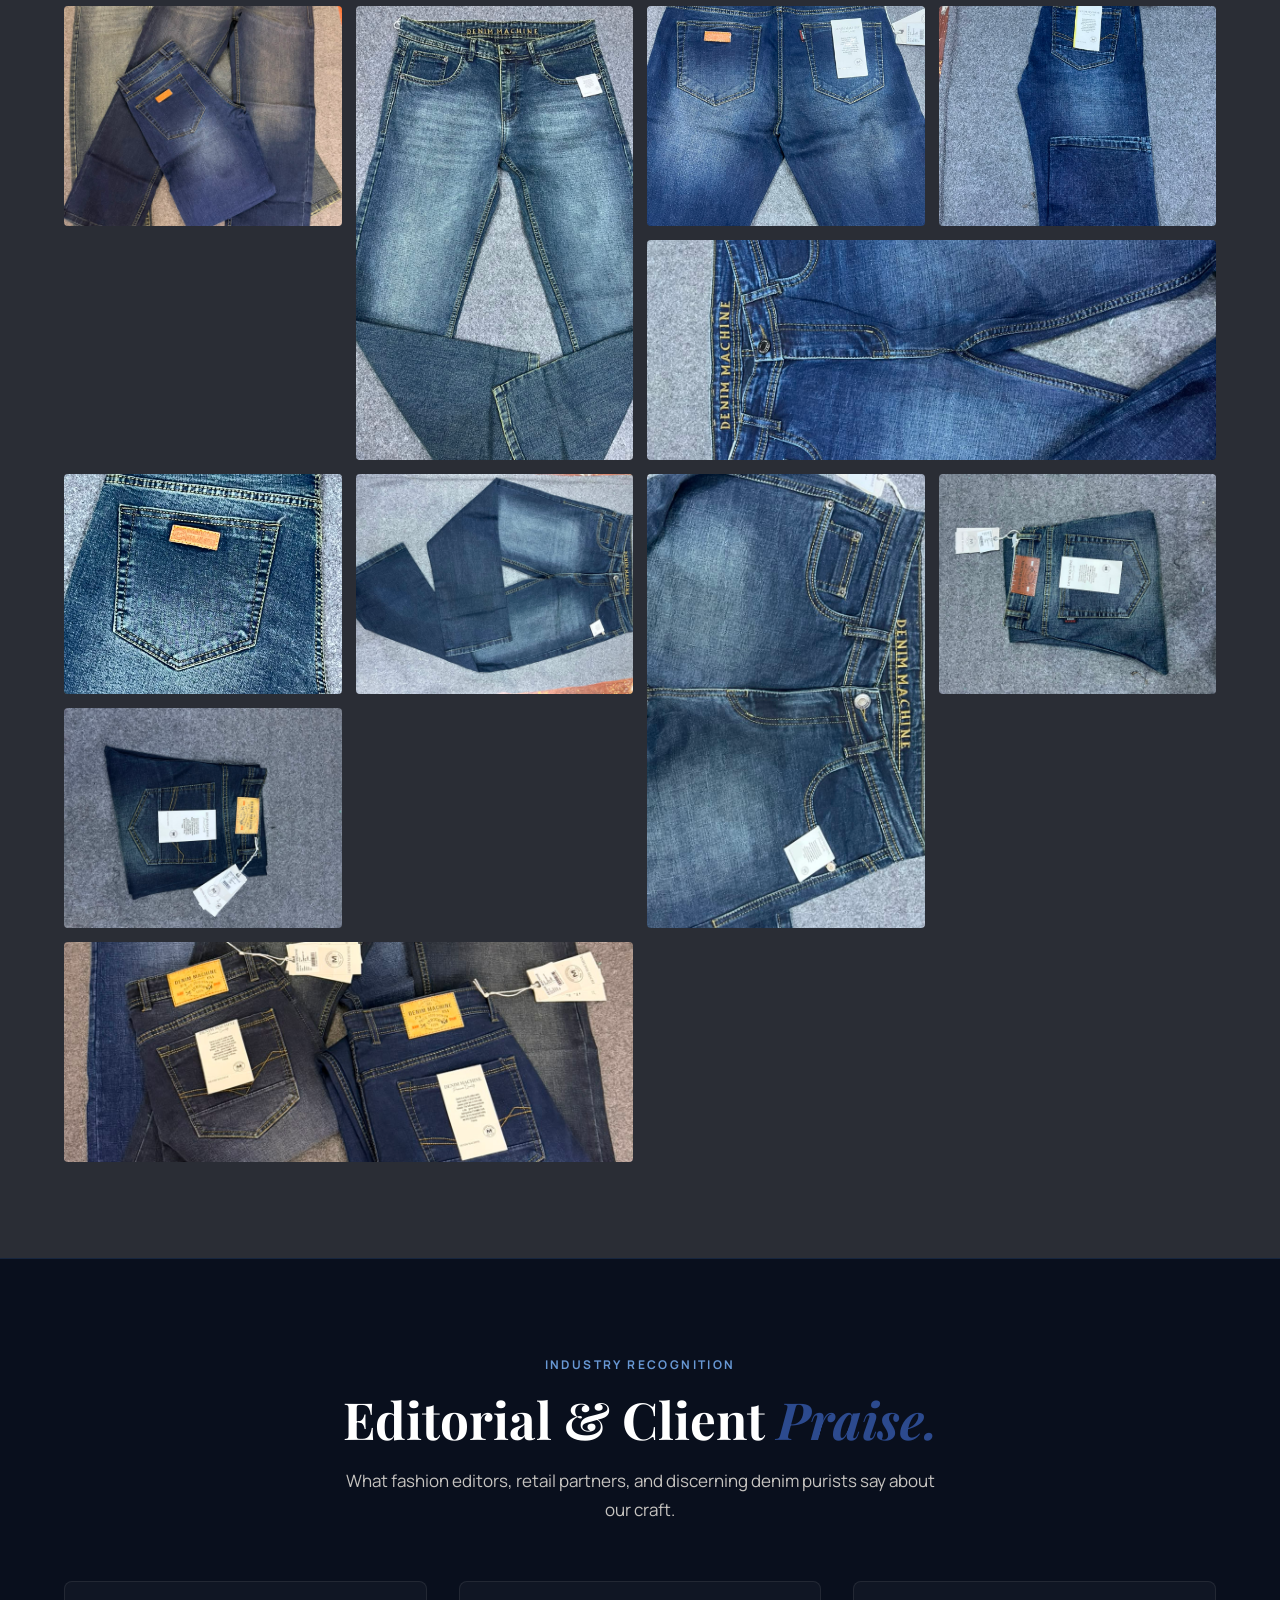
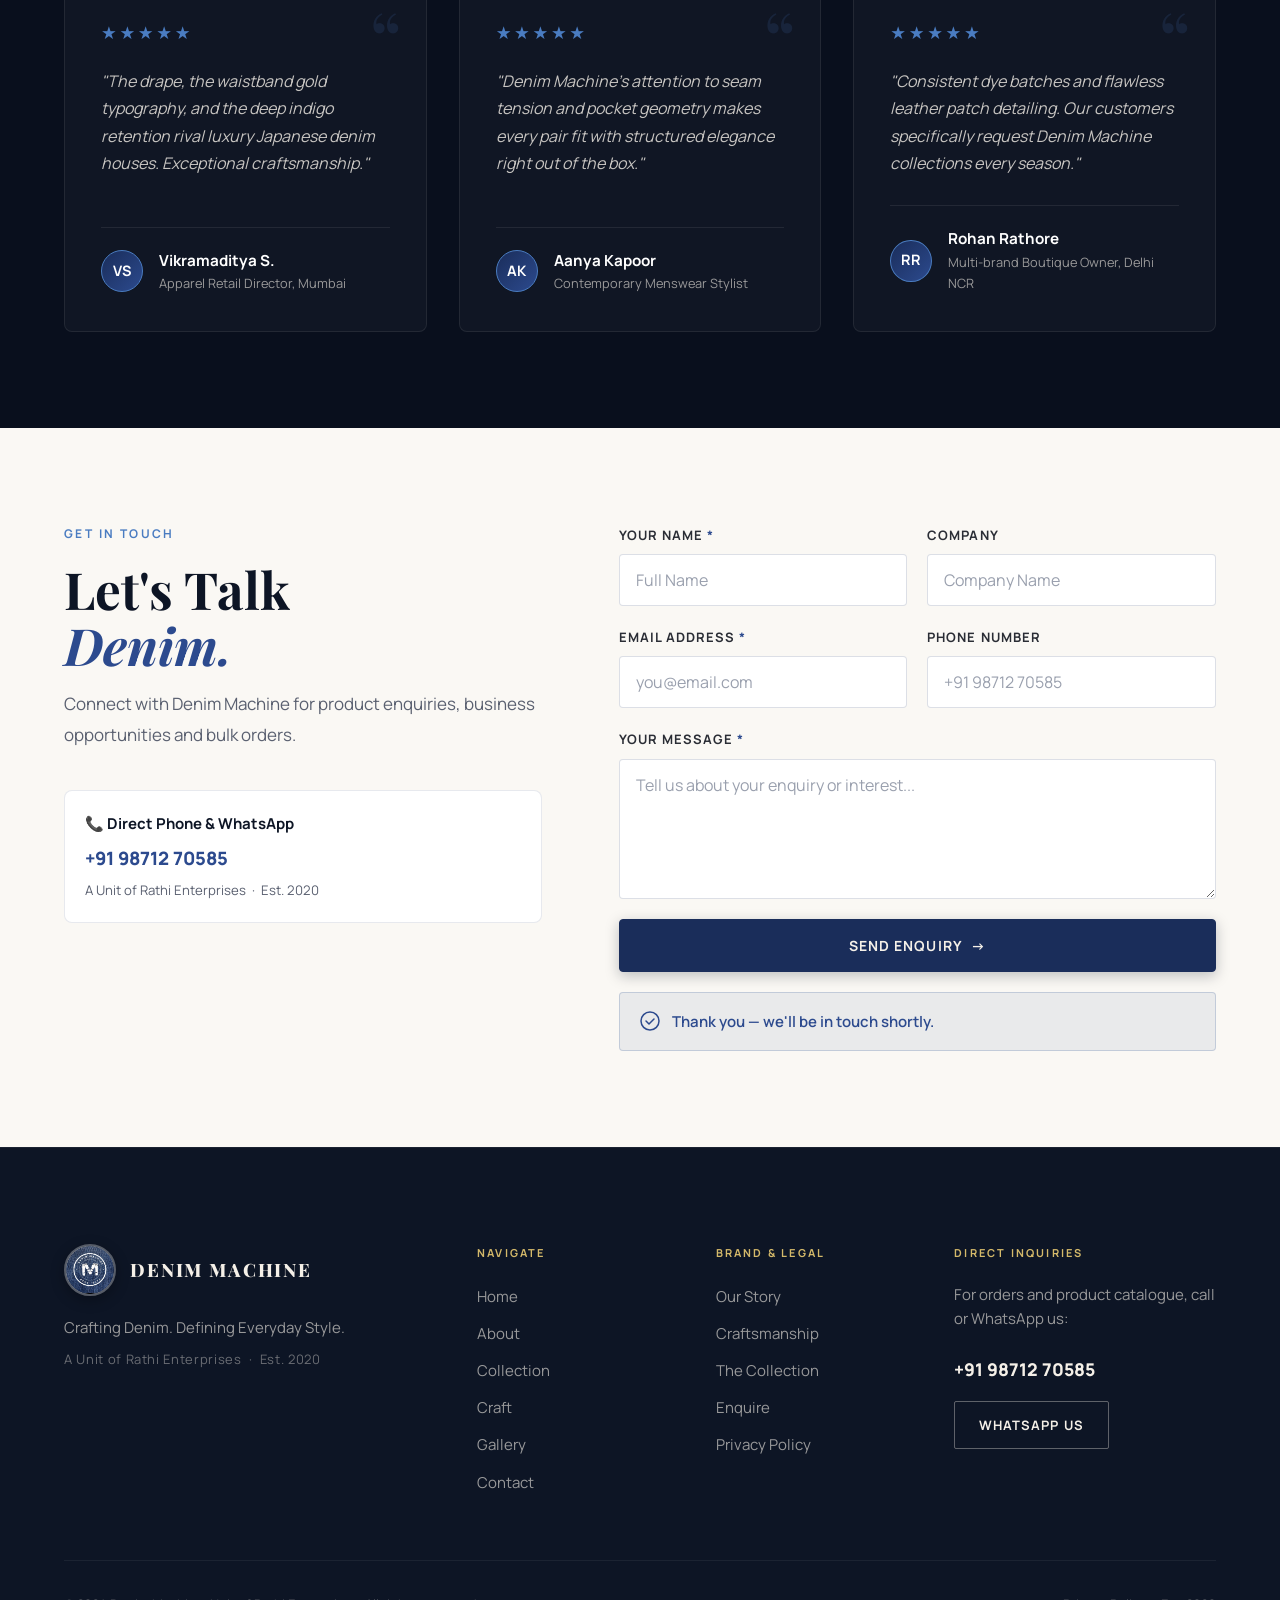
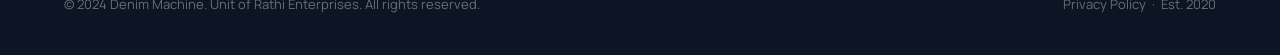
==== commit 94fedd51: "Make floating WhatsApp button icon-only circular button" ====
--- a/index.html
+++ b/index.html
@@ -873,9 +873,8 @@
 
   <!-- Floating WhatsApp Button -->
   <div class="floating-actions" id="floating-actions">
-    <a href="https://wa.me/919871270585?text=Hello%20Denim%20Machine%2C%20I%20would%20like%20to%20inquire%20about%20your%20premium%20denim%20collection." target="_blank" rel="noopener noreferrer" class="wa-float-btn" aria-label="WhatsApp +91 98712 70585">
+    <a href="https://wa.me/919871270585?text=Hello%20Denim%20Machine%2C%20I%20would%20like%20to%20inquire%20about%20your%20premium%20denim%20collection." target="_blank" rel="noopener noreferrer" class="wa-float-btn" aria-label="WhatsApp Us">
       <svg viewBox="0 0 24 24" aria-hidden="true"><path d="M12.031 6.172c-3.181 0-5.767 2.586-5.768 5.766-.001 1.298.38 2.27 1.019 3.287l-.582 2.128 2.182-.573c.978.58 1.911.928 3.145.929 3.178 0 5.767-2.587 5.768-5.766 0-3.18-2.586-5.771-5.764-5.771zm3.392 8.244c-.144.405-.837.774-1.17.824-.312.045-.694.072-2.146-.53-1.637-.681-2.695-2.339-2.777-2.449-.082-.11-1.002-1.332-1.002-2.54 0-1.208.634-1.802.859-2.045.225-.243.491-.304.654-.304.164 0 .328.002.471.01.153.009.358-.058.558.423.206.494.703 1.716.764 1.84.062.123.103.267.02.43-.082.164-.123.267-.245.41-.123.143-.258.32-.369.43-.123.123-.251.256-.108.502.143.246.636 1.05 1.365 1.7 0.938.835 1.728 1.093 1.974 1.216.246.123.39.102.533-.062.144-.164.614-.716.777-.962.164-.246.328-.205.553-.123s1.433.676 1.679.799c.246.123.41.184.471.287.061.102.061.594-.083.999zM12 2C6.477 2 2 6.477 2 12c0 1.891.524 3.662 1.435 5.178L2 22l4.958-1.399C8.42 21.49 10.151 22 12 22c5.523 0 10-4.477 10-10S17.523 2 12 2z"/></svg>
-      <span>+91 98712 70585</span>
     </a>
   </div>
 
--- a/style.css
+++ b/style.css
@@ -2517,7 +2517,7 @@
   color: var(--cream-60);
 }
 
-/* --- Floating Actions: WhatsApp --- */
+/* --- Floating Actions: WhatsApp (Icon Only) --- */
 .floating-actions {
   position: fixed;
   bottom: 2rem;
@@ -2530,16 +2530,14 @@
 }
 
 .wa-float-btn {
-  display: inline-flex;
-  align-items: center;
-  gap: 0.65rem;
+  display: flex;
+  align-items: center;
+  justify-content: center;
+  width: 56px;
+  height: 56px;
   background: #25D366;
   color: #ffffff !important;
-  padding: 0.75rem 1.25rem;
-  border-radius: 50px;
-  font-weight: 700;
-  font-size: 0.9375rem;
-  letter-spacing: 0.02em;
+  border-radius: 50%;
   box-shadow: 0 8px 24px -4px rgba(37, 211, 102, 0.5), 0 0 0 0 rgba(37, 211, 102, 0.4);
   transition: all 0.3s cubic-bezier(0.16, 1, 0.3, 1);
   text-decoration: none;
@@ -2553,15 +2551,15 @@
 }
 
 .wa-float-btn svg {
-  width: 22px;
-  height: 22px;
-  fill: currentColor;
+  width: 30px;
+  height: 30px;
+  fill: #ffffff;
   flex-shrink: 0;
 }
 
 .wa-float-btn:hover {
   background: #20ba59;
-  transform: translateY(-3px) scale(1.03);
+  transform: translateY(-4px) scale(1.08);
   box-shadow: 0 14px 30px -4px rgba(37, 211, 102, 0.7);
   color: #fff !important;
 }
@@ -2588,12 +2586,13 @@
     bottom: 1.25rem;
     right: 1.25rem;
   }
-  .wa-float-btn span {
-    display: none;
+  .wa-float-btn {
+    width: 50px;
+    height: 50px;
   }
-  .wa-float-btn {
-    padding: 0.85rem;
-    border-radius: 50%;
+  .wa-float-btn svg {
+    width: 26px;
+    height: 26px;
   }
 }
 
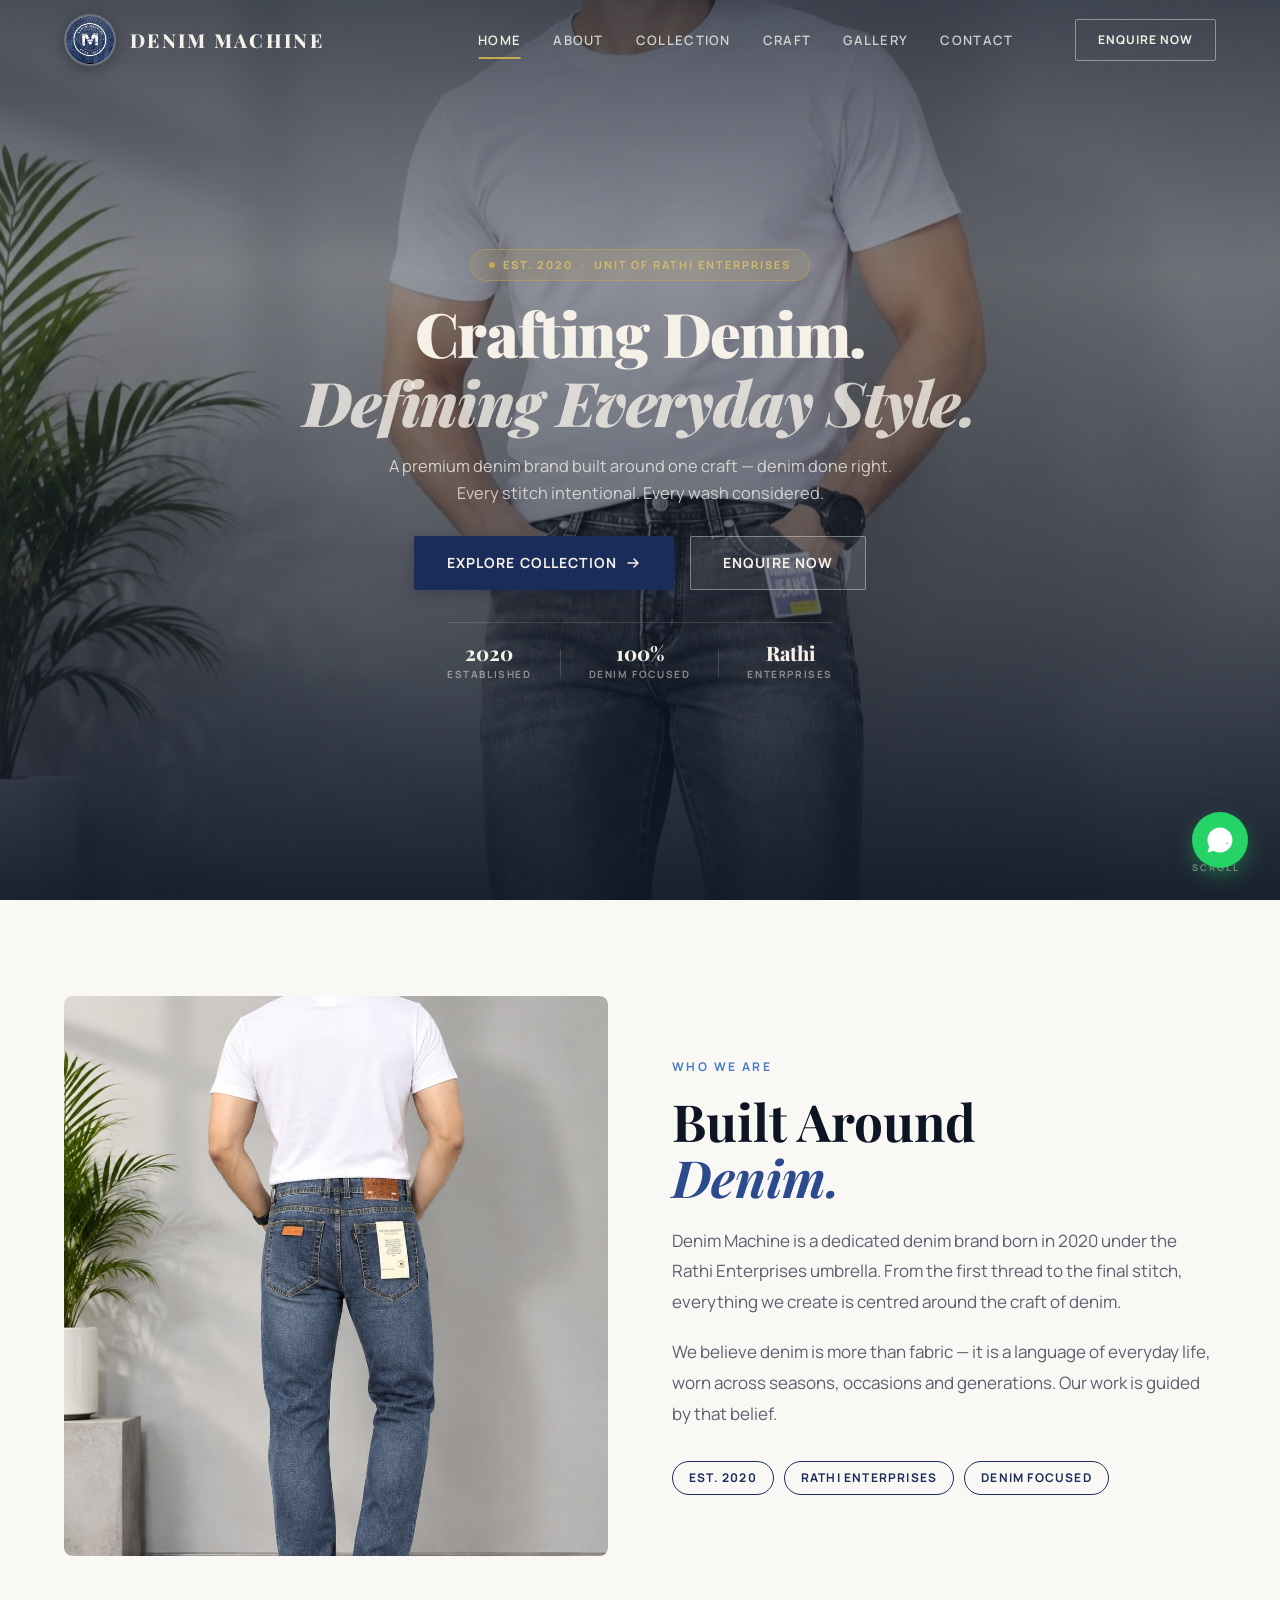
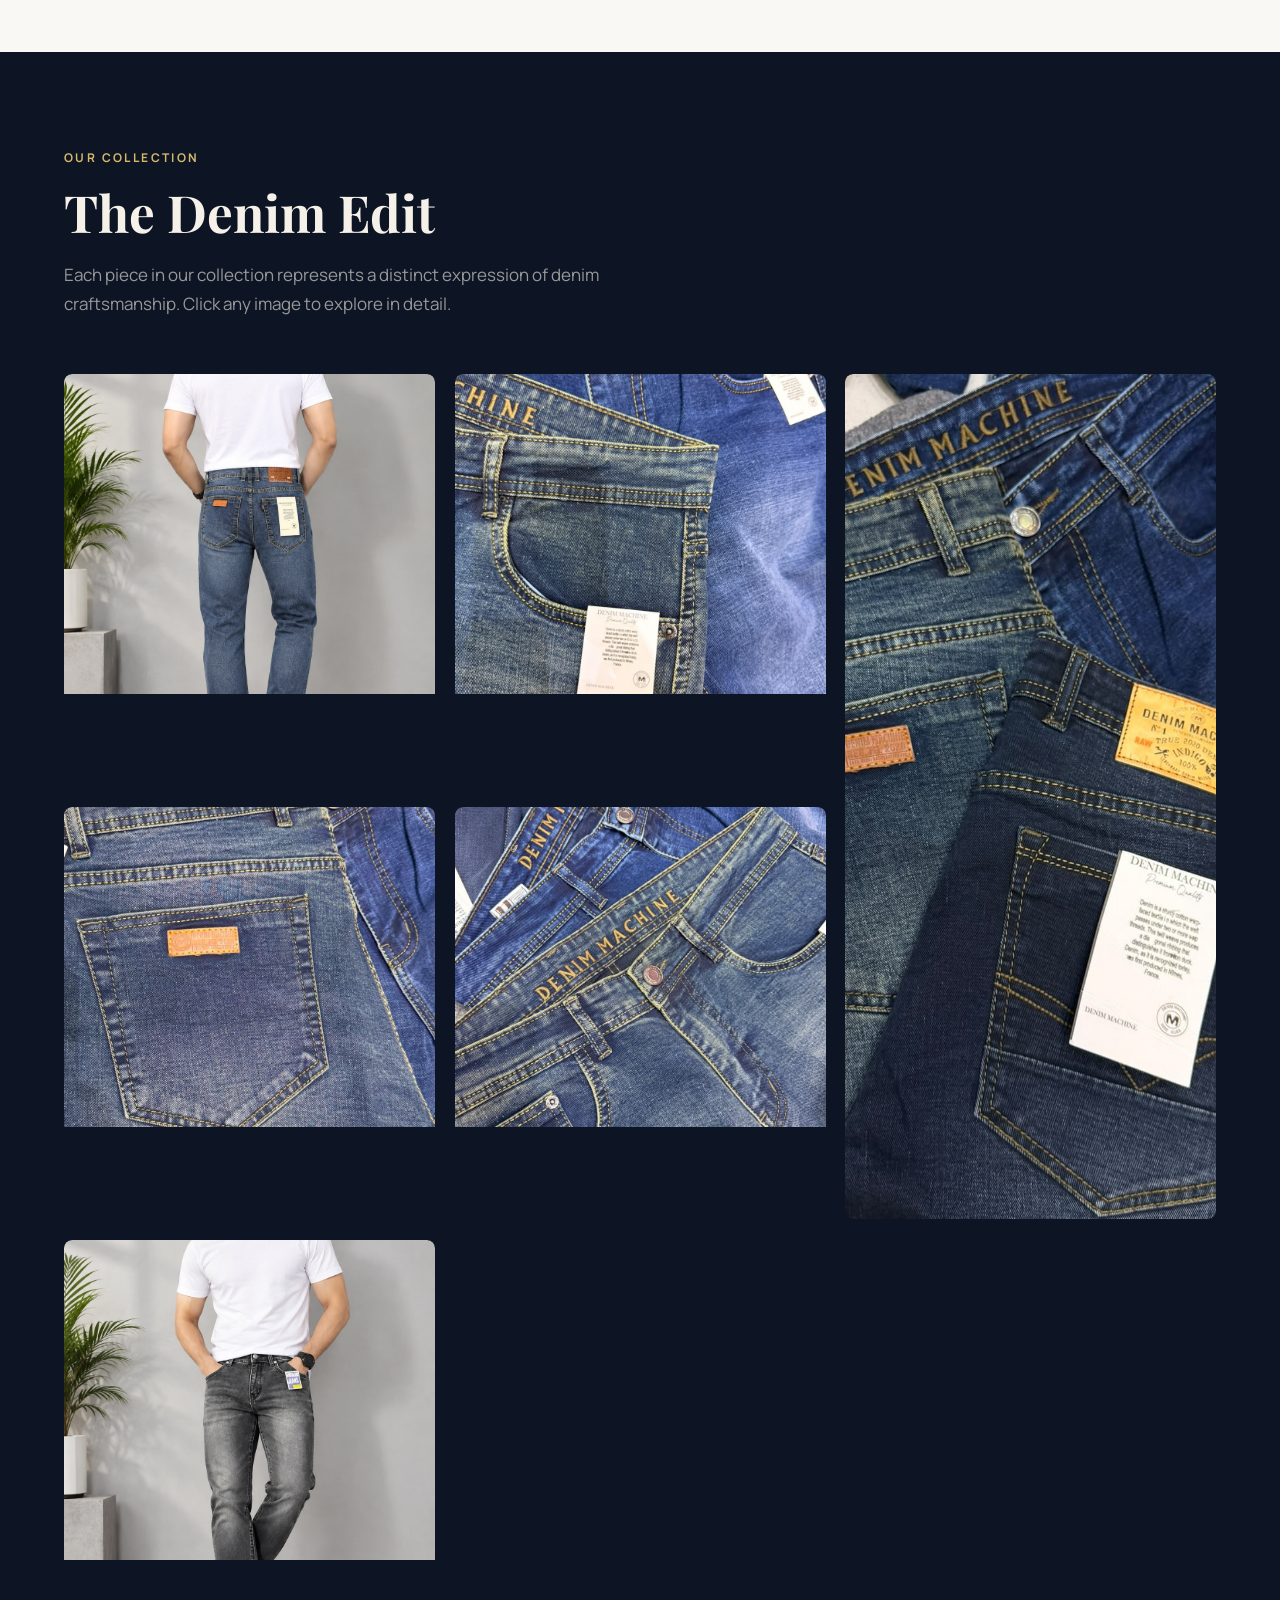
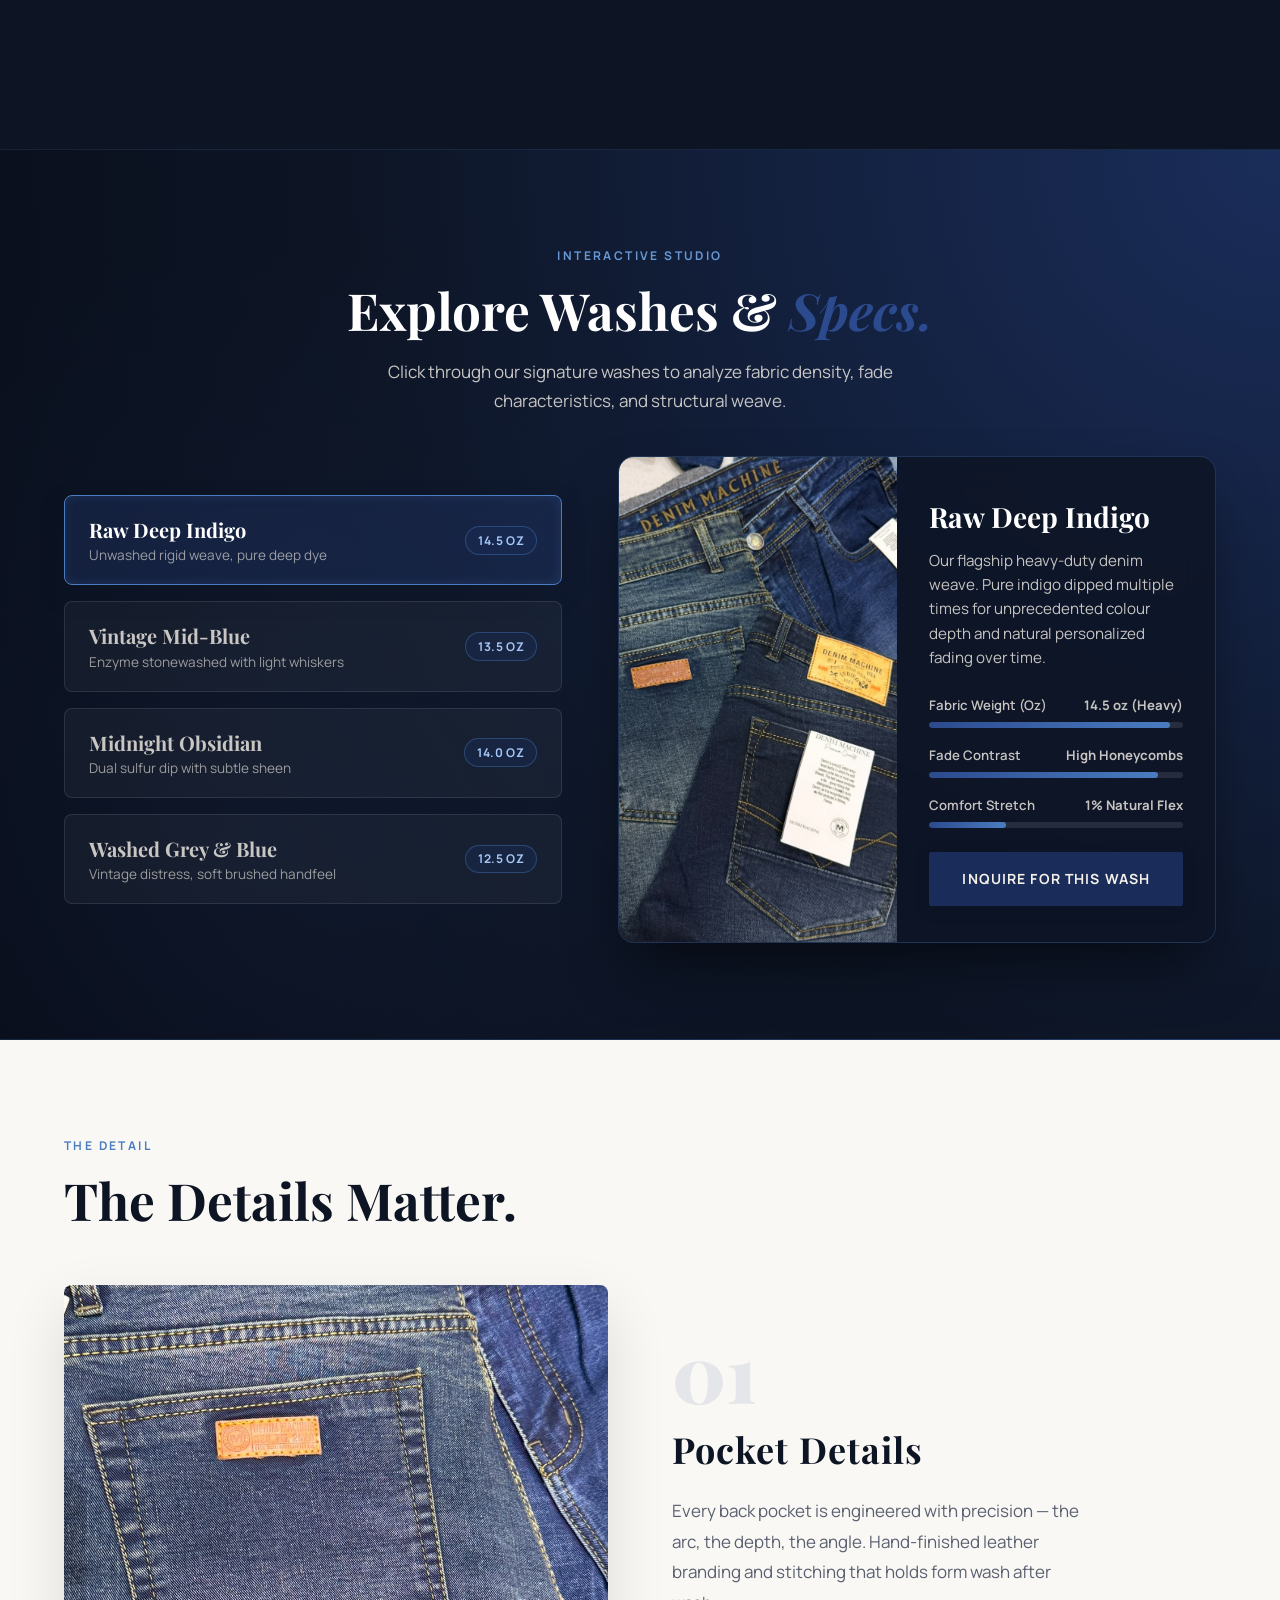
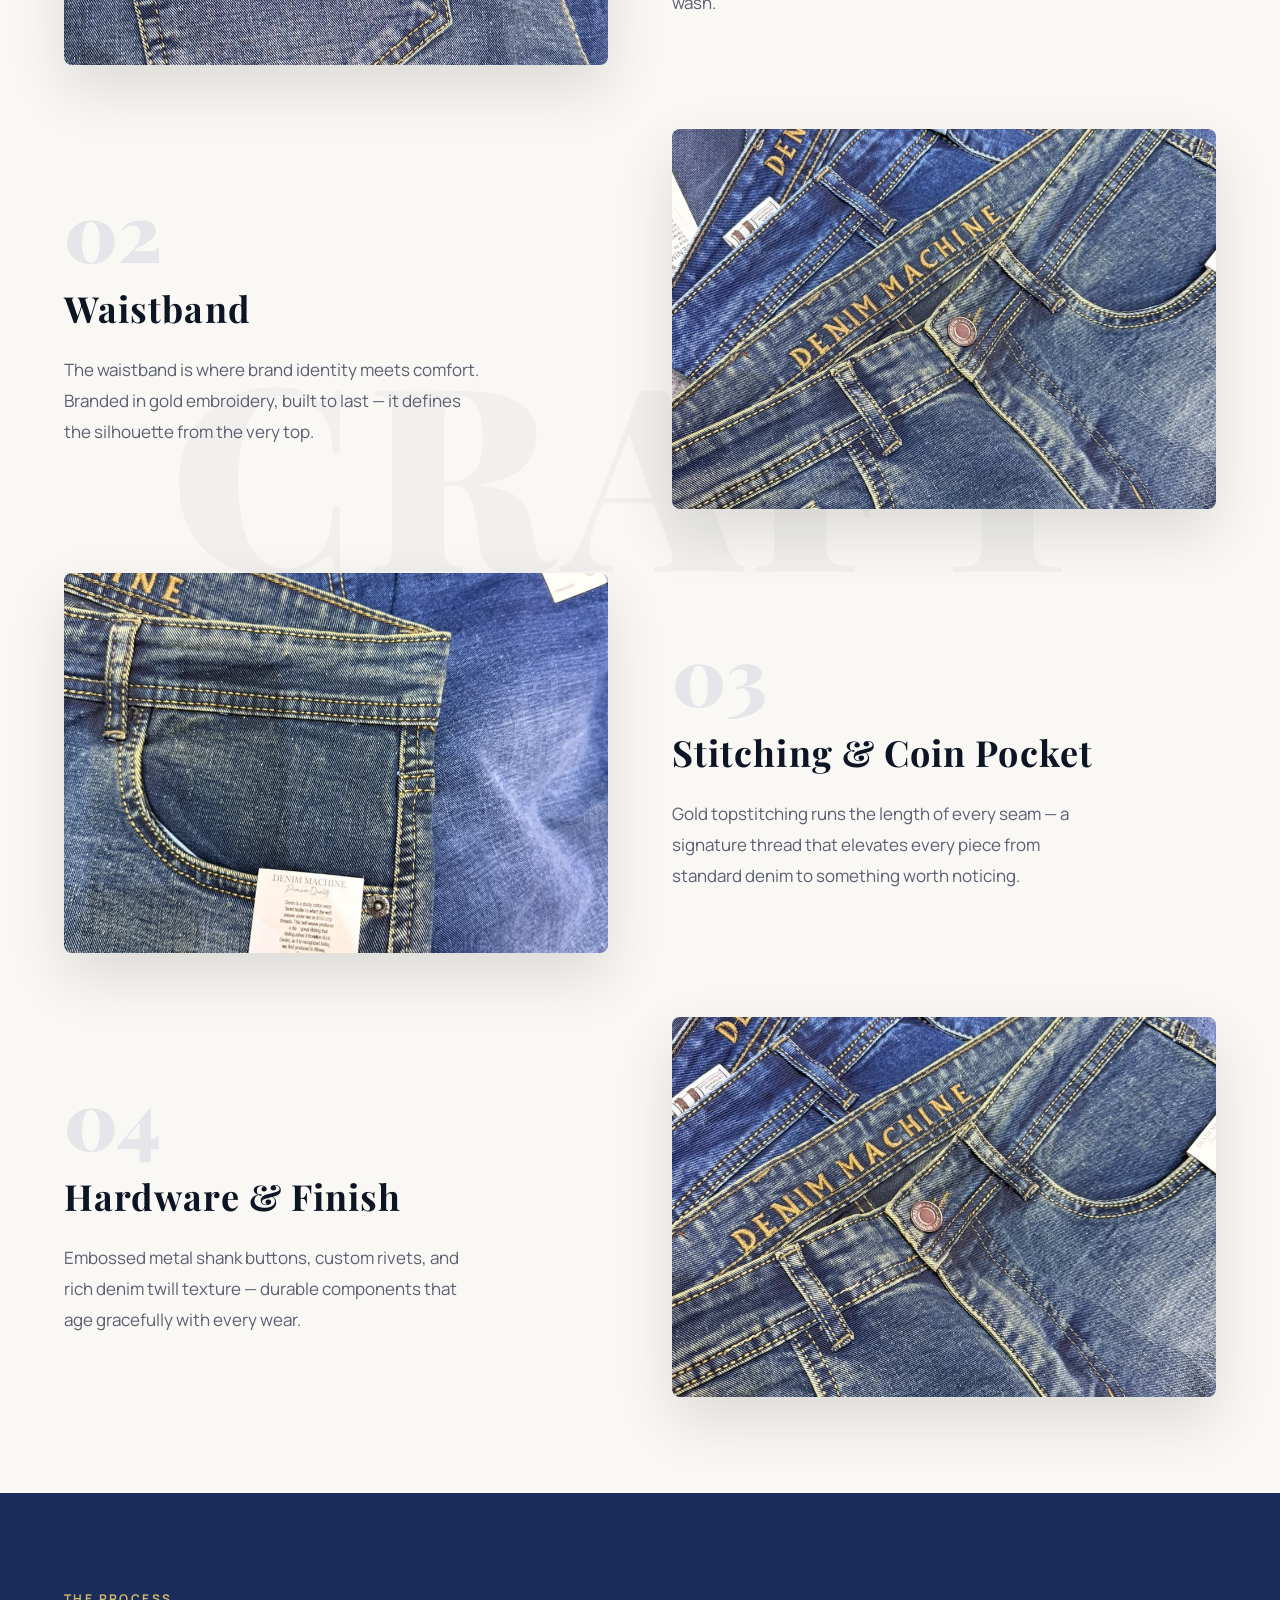
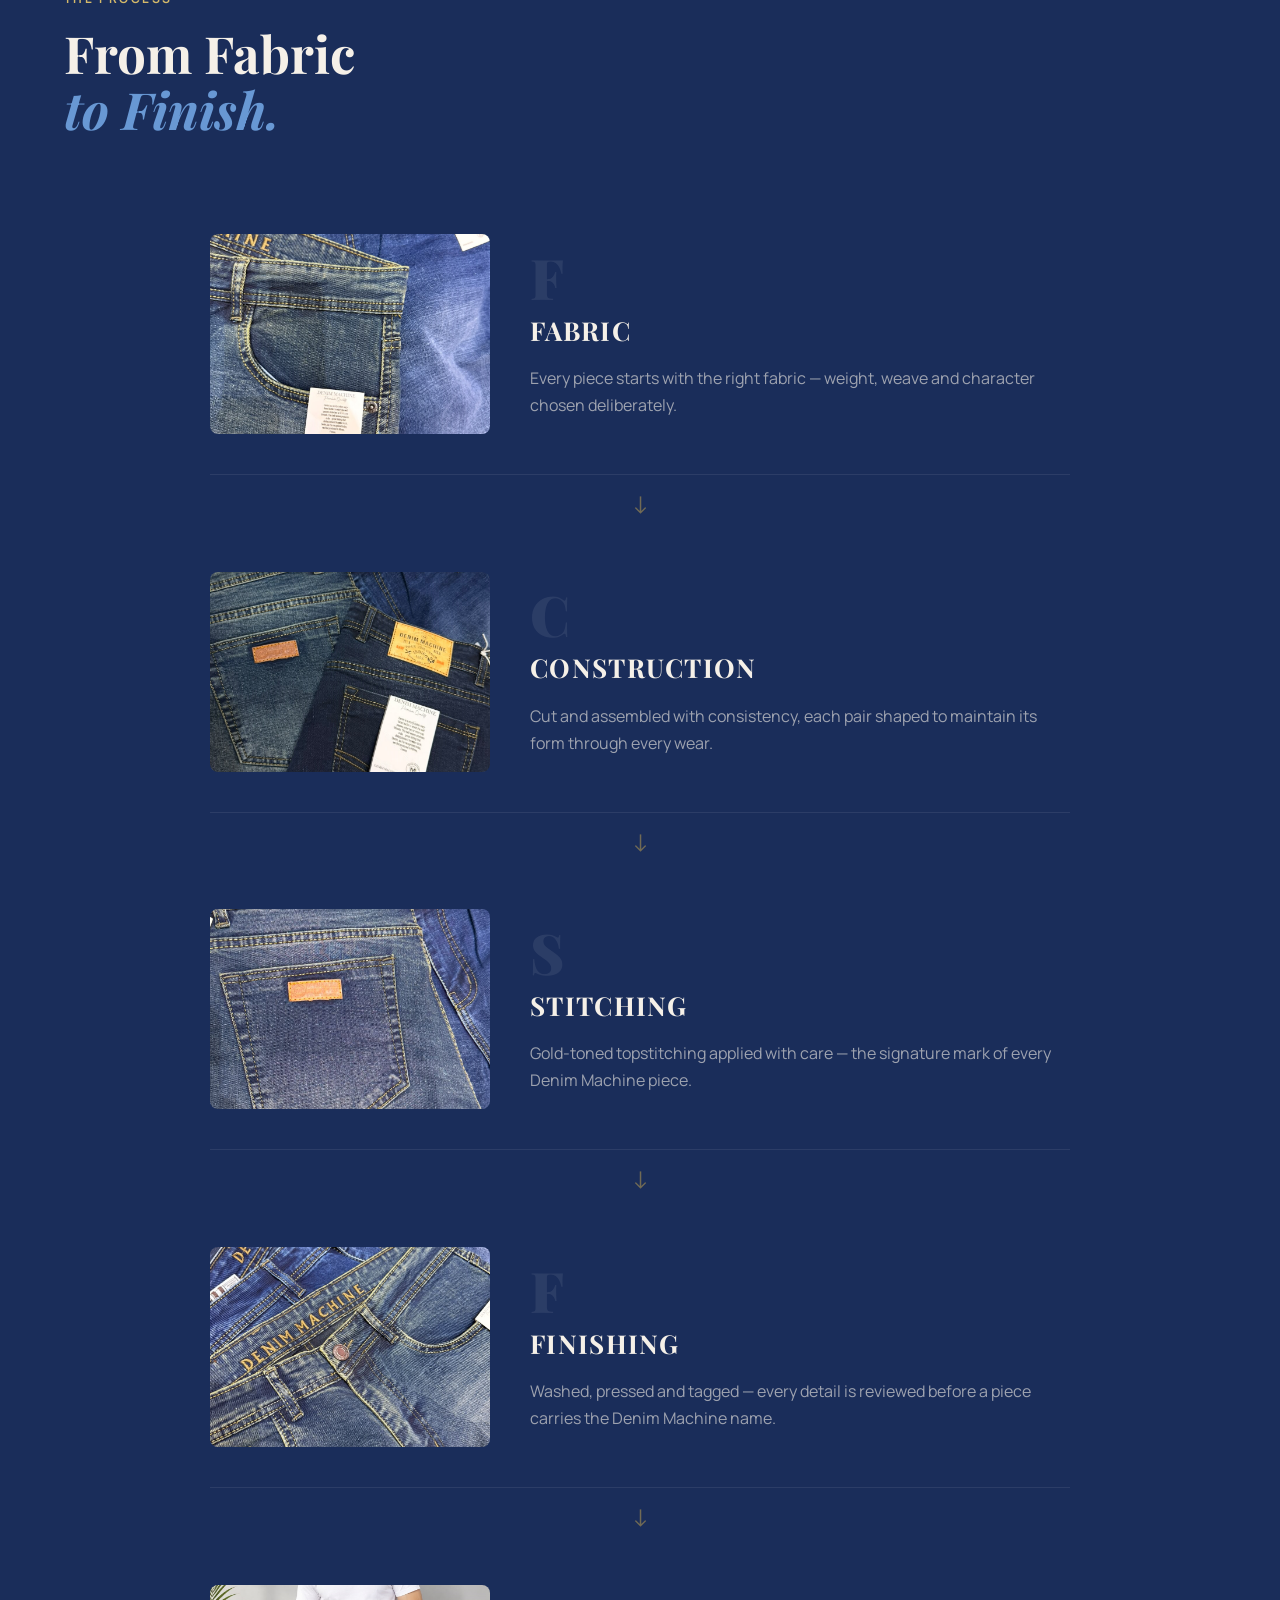
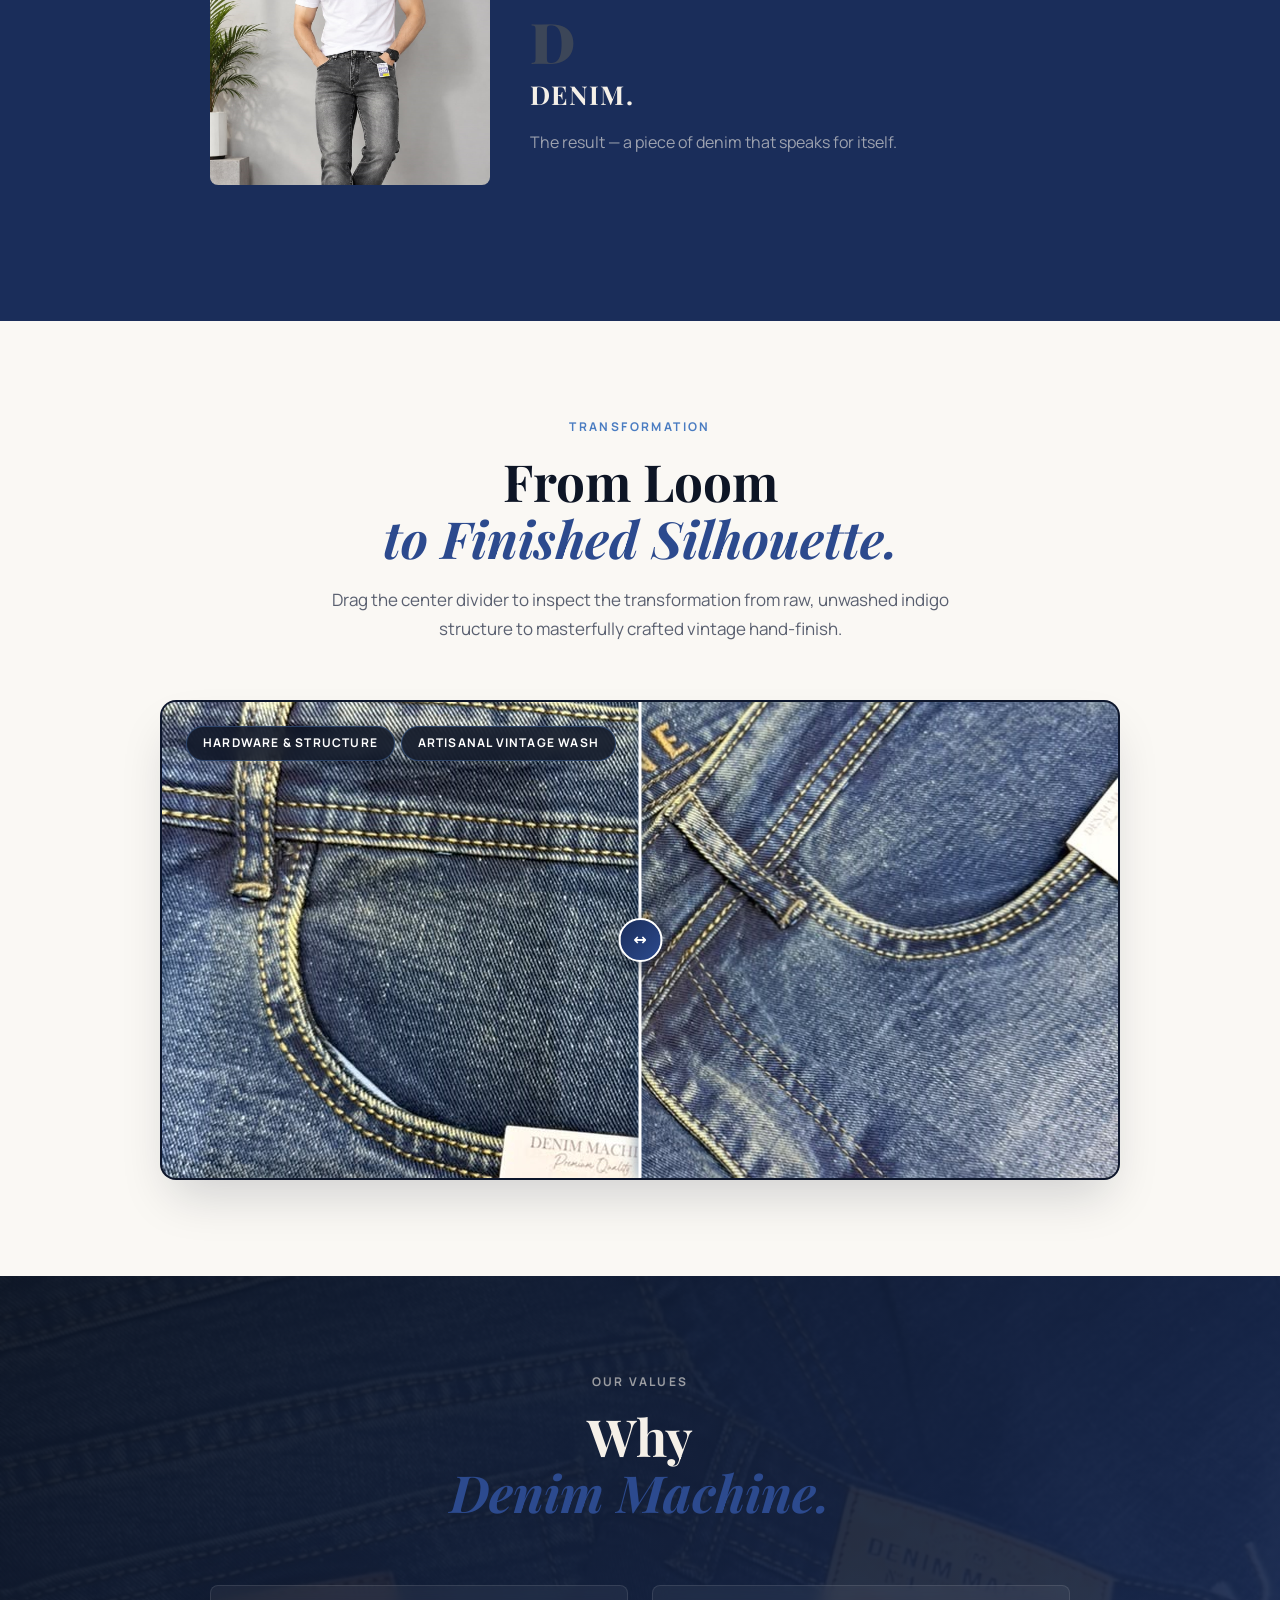
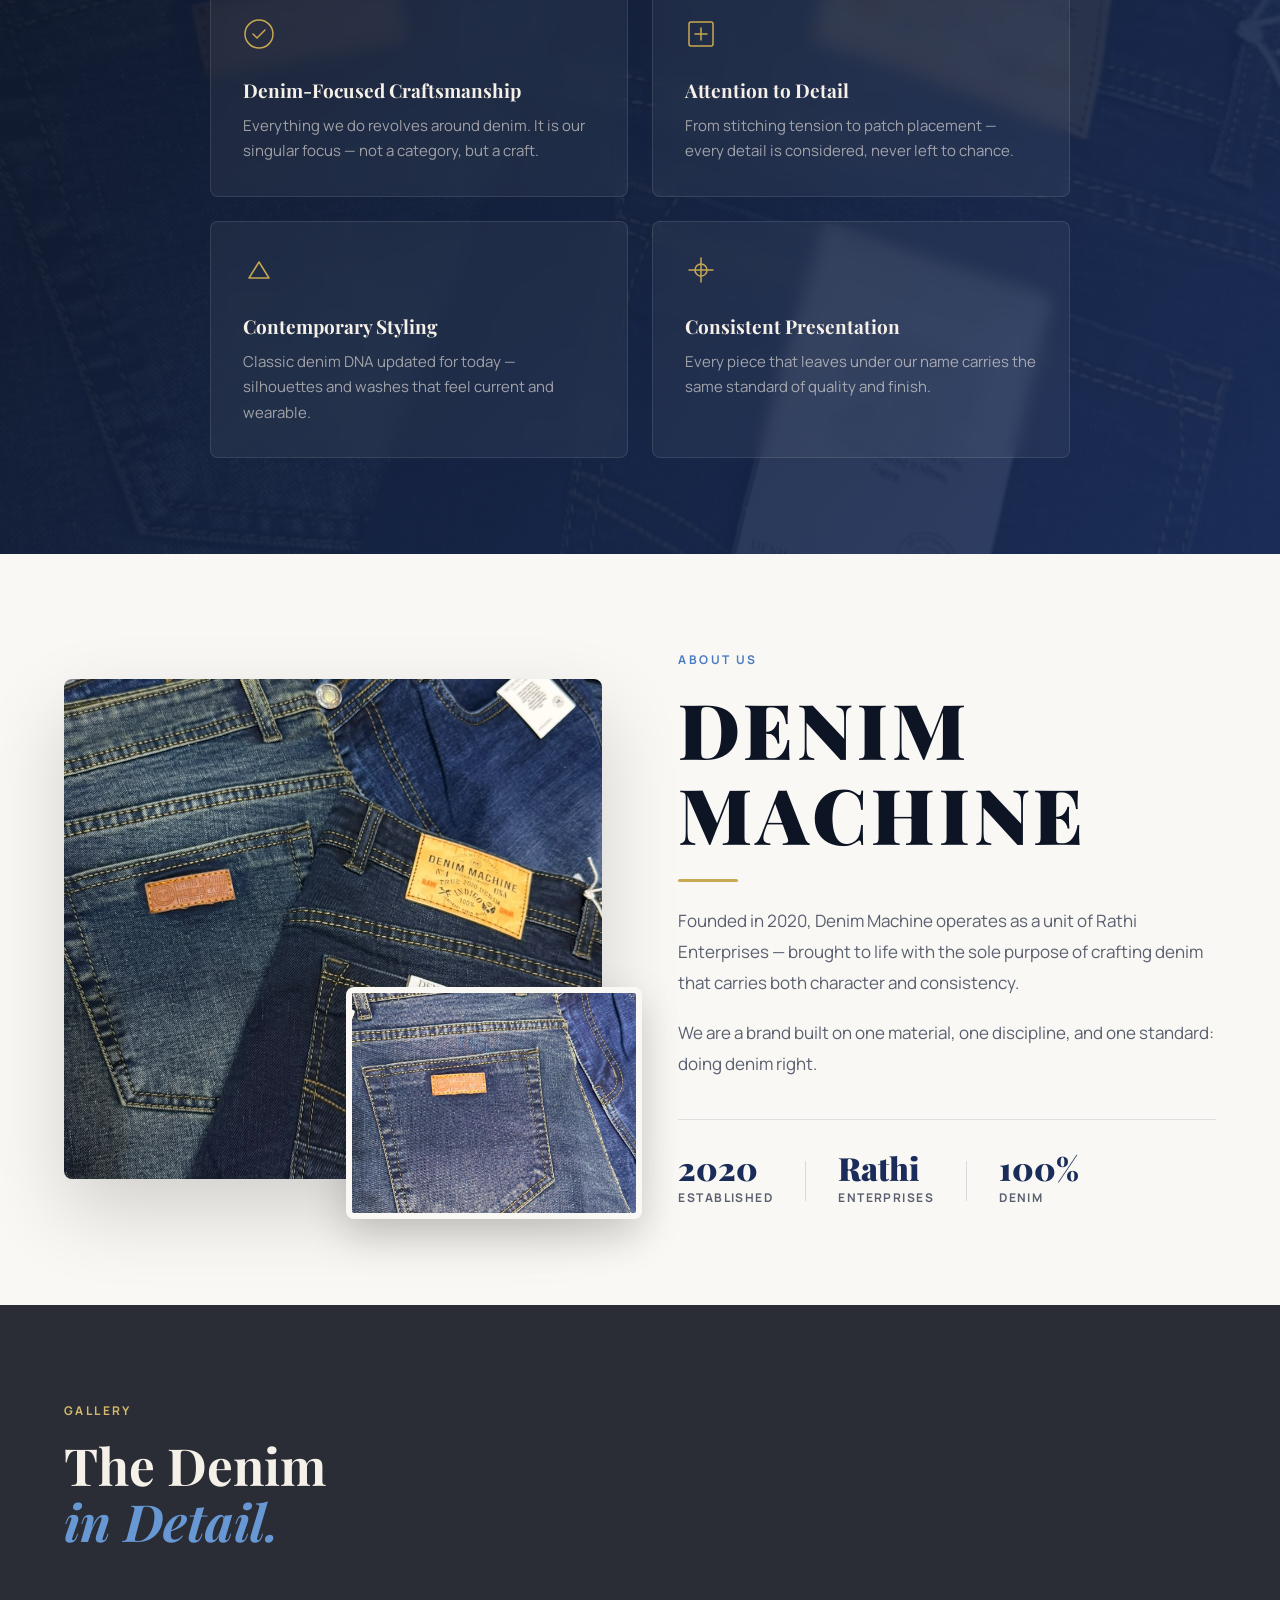
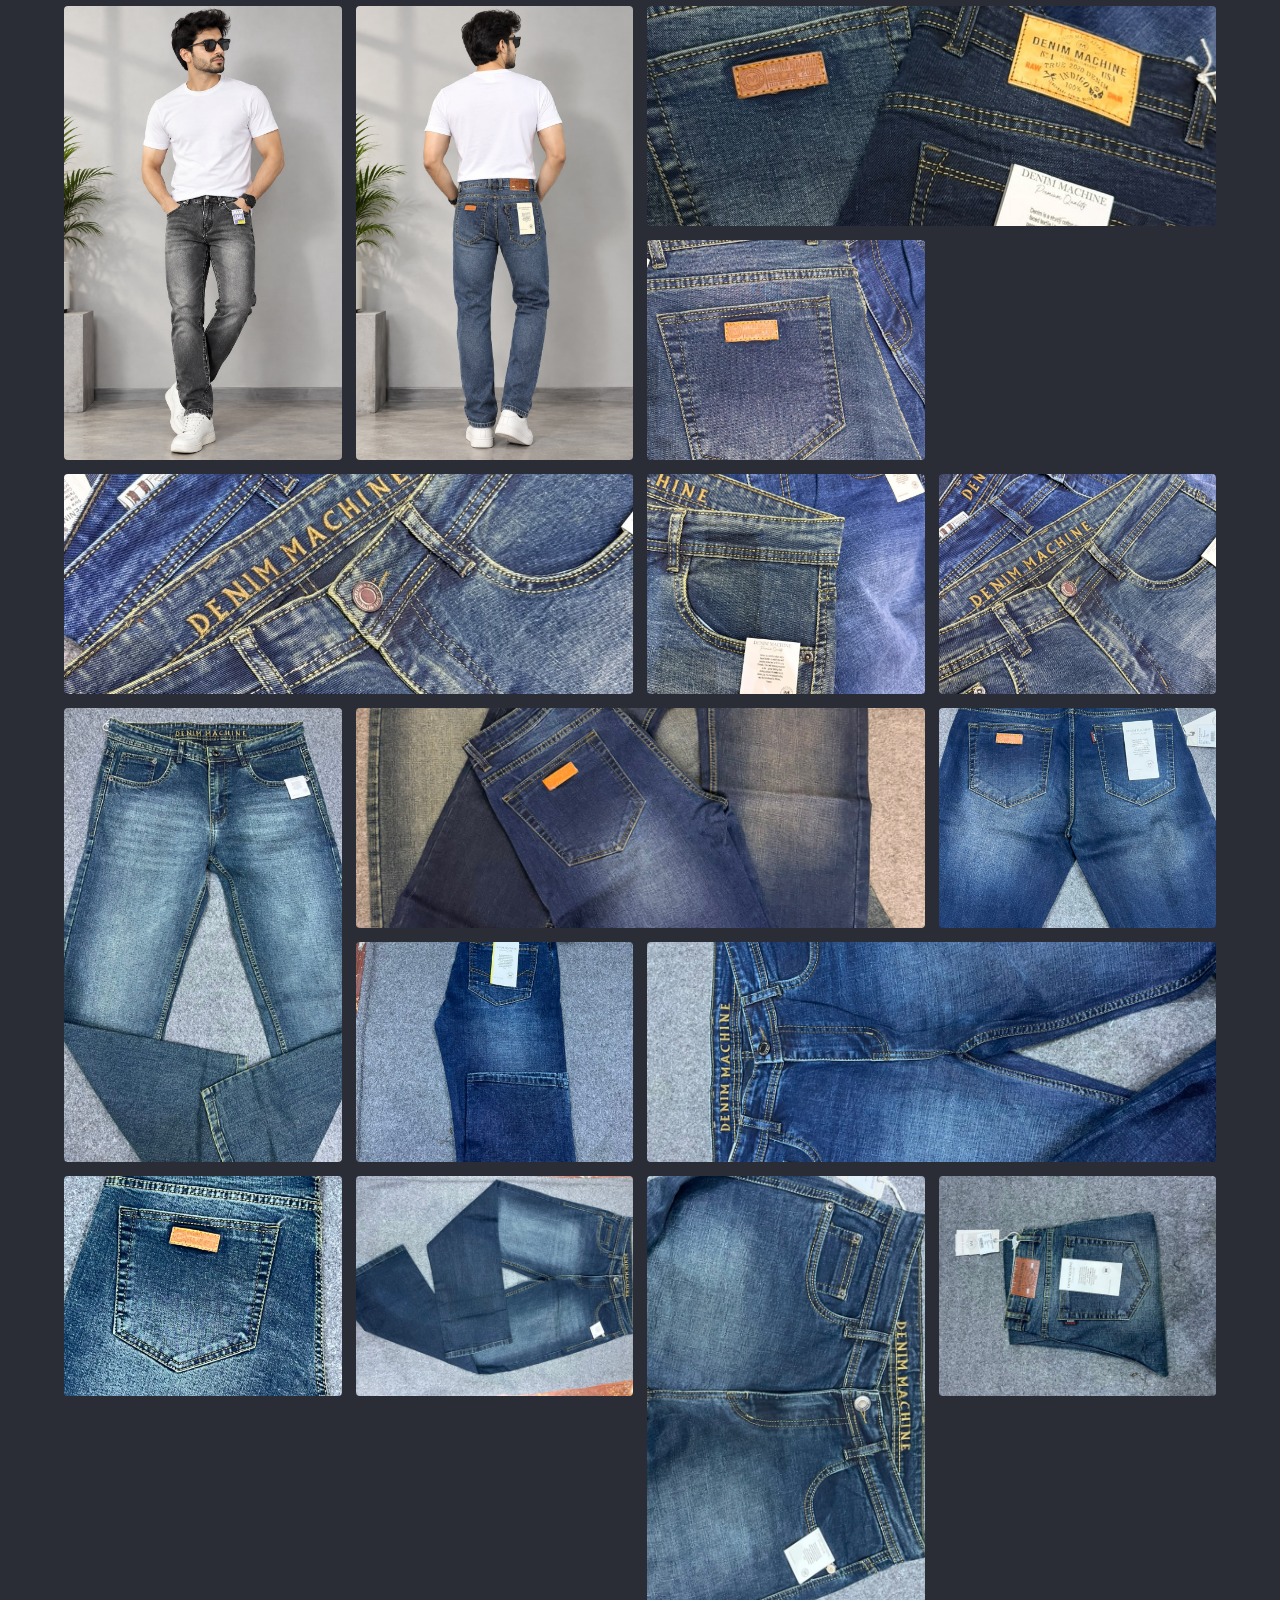
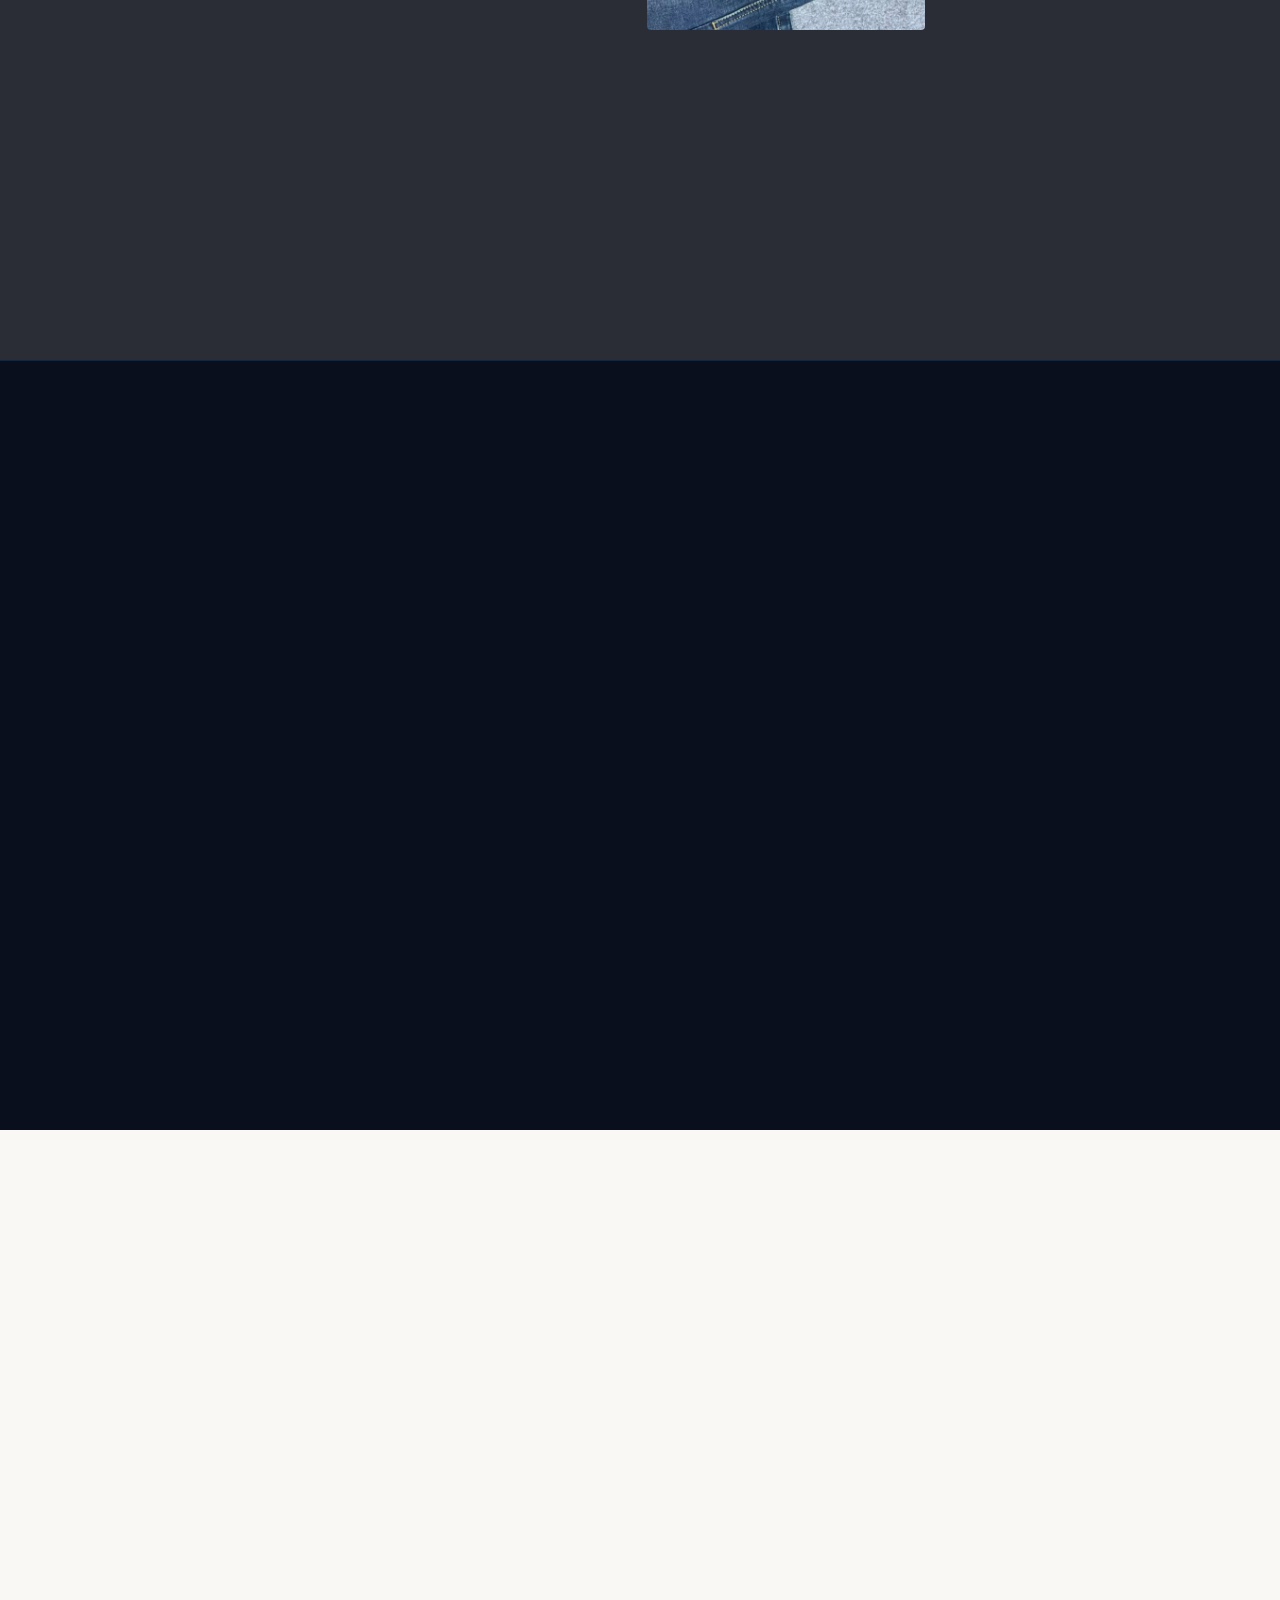
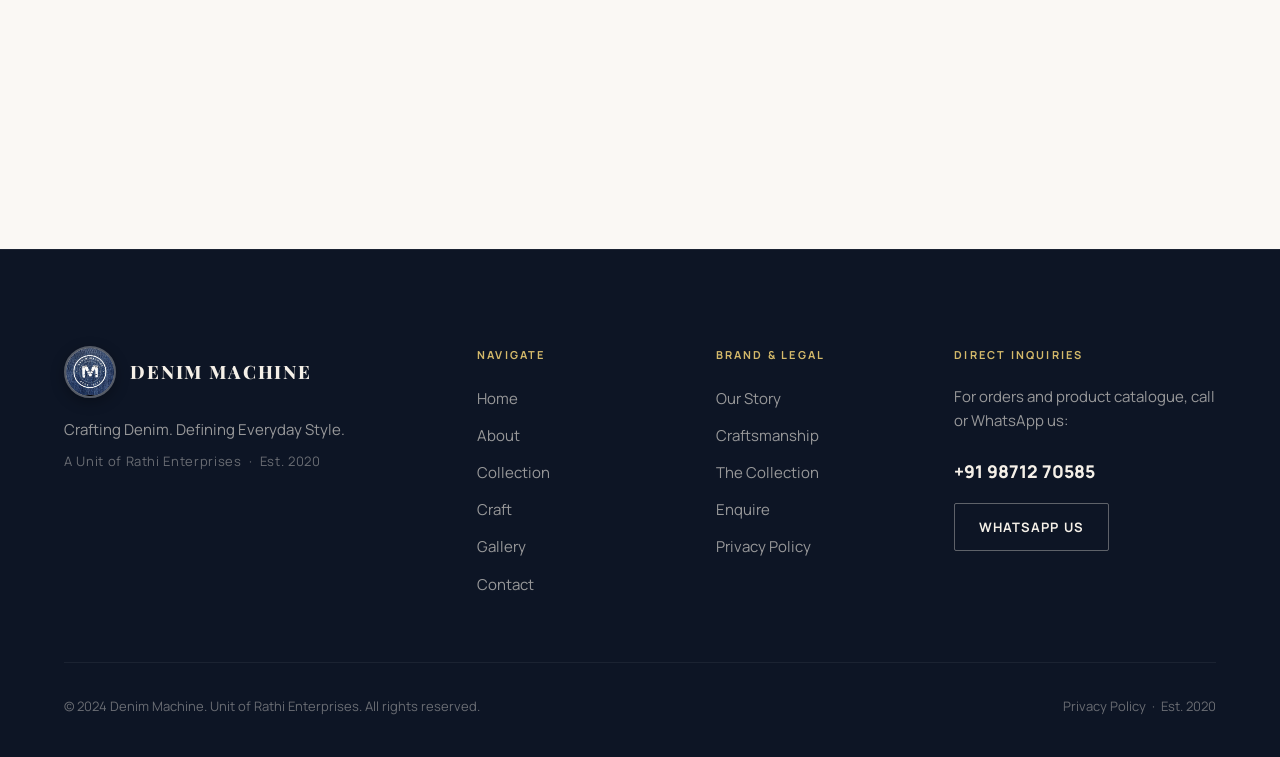
==== commit 79e54a4a: "feat: Add and integrate 7 new photoshoot & craftsmanship images, update gallery with all 18 images" ====
--- a/index.html
+++ b/index.html
@@ -14,7 +14,7 @@
   <meta property="og:description" content="Premium denim brand established 2020. A unit of Rathi Enterprises." />
   <meta property="og:type" content="website" />
   <meta property="og:url" content="https://denimmachine.in/" />
-  <meta property="og:image" content="images/img4.jpg" />
+  <meta property="og:image" content="images/model-front-charcoal.jpg" />
 
   <!-- Twitter Card -->
   <meta name="twitter:card" content="summary_large_image" />
@@ -67,7 +67,7 @@
 
       <a href="contact.html" class="btn btn-outline nav-cta" id="nav-cta-btn">Enquire Now</a>
 
-      <button class="hamburger" id="hamburger" aria-label="Open navigation menu" aria-expanded="false" aria-controls="mobile-menu">
+      <button class="hamburger" id="hamburger" aria-label="Open navigation menu" aria-expanded="false" aria-controls="mobile-menu" onclick="toggleMobileNav(event)">
         <span class="ham-line"></span>
         <span class="ham-line"></span>
         <span class="ham-line"></span>
@@ -77,7 +77,7 @@
 
   <!-- Mobile Menu & Overlay (Root Level) -->
   <div class="mobile-menu" id="mobile-menu" role="dialog" aria-modal="true" aria-label="Mobile navigation">
-    <button class="mobile-close" id="mobile-close" aria-label="Close navigation menu">&#10005;</button>
+    <button class="mobile-close" id="mobile-close" aria-label="Close navigation menu" onclick="closeMobileNav(event)">&#10005;</button>
     <ul class="mobile-links" role="list">
       <li><a href="index.html" class="mobile-link">Home</a></li>
       <li><a href="about.html" class="mobile-link">About</a></li>
@@ -88,7 +88,7 @@
     </ul>
     <a href="contact.html" class="btn btn-primary mobile-cta">Enquire Now</a>
   </div>
-  <div class="mobile-overlay" id="mobile-overlay"></div>
+  <div class="mobile-overlay" id="mobile-overlay" onclick="closeMobileNav(event)"></div>
 
   <main>
 
@@ -96,8 +96,8 @@
     <section class="hero" id="home" aria-label="Hero section">
       <div class="hero-media">
         <img
-          src="images/img4.jpg"
-          alt="Denim Machine — premium denim jeans with signature leather patch"
+          src="images/model-front-charcoal.jpg"
+          alt="Denim Machine — Premium denim jeans worn by model in charcoal vintage wash"
           class="hero-img"
           loading="eager"
           fetchpriority="high"
@@ -168,8 +168,8 @@
           <div class="brand-intro-visual reveal-left">
             <div class="brand-img-wrap">
               <img
-                src="images/img7.jpg"
-                alt="Denim Machine — close-up of waistband and gold stitching detail"
+                src="images/model-back-indigo.jpg"
+                alt="Denim Machine — Authentic classic indigo regular fit jeans on model"
                 loading="lazy"
               />
               <div class="brand-img-accent"></div>
@@ -202,79 +202,79 @@
         <div class="collection-grid">
           <div class="collection-item reveal-up" data-index="0" tabindex="0" role="button" aria-label="View Classic Indigo collection piece" style="--delay:0.1s">
             <div class="collection-img-wrap">
-              <img src="images/img4.jpg" alt="Denim Machine classic indigo jeans, rear view with signature patch and branded waistband" loading="lazy" />
+              <img src="images/model-back-indigo.jpg" alt="Denim Machine classic indigo jeans, signature rear fit with branded leather patch" loading="lazy" />
               <div class="collection-overlay">
                 <span class="collection-zoom" aria-hidden="true">&#8599;</span>
               </div>
             </div>
             <div class="collection-info">
-              <h3 class="collection-name">Classic Indigo</h3>
-              <p class="collection-detail">Rear-detailed with signature leather patch</p>
-            </div>
-          </div>
-
-          <div class="collection-item reveal-up" data-index="1" tabindex="0" role="button" aria-label="View Mid Blue Denim collection piece" style="--delay:0.2s">
+              <h3 class="collection-name">Classic Indigo Fit</h3>
+              <p class="collection-detail">Authentic drape with signature leather patch</p>
+            </div>
+          </div>
+
+          <div class="collection-item reveal-up" data-index="1" tabindex="0" role="button" aria-label="View Vintage Mid Blue collection piece" style="--delay:0.2s">
             <div class="collection-img-wrap">
-              <img src="images/img5.jpg" alt="Denim Machine mid blue wash jeans, full front layout on flat surface" loading="lazy" />
+              <img src="images/craft-front-pocket.jpg" alt="Denim Machine vintage wash front pocket scoop and copper rivet detail" loading="lazy" />
               <div class="collection-overlay">
                 <span class="collection-zoom" aria-hidden="true">&#8599;</span>
               </div>
             </div>
             <div class="collection-info">
-              <h3 class="collection-name">Mid Blue Wash</h3>
-              <p class="collection-detail">Clean silhouette, gold accent stitching</p>
-            </div>
-          </div>
-
-          <div class="collection-item reveal-up collection-item--tall" data-index="2" tabindex="0" role="button" aria-label="View Signature Indigo collection piece" style="--delay:0.15s">
+              <h3 class="collection-name">Vintage Mid Blue</h3>
+              <p class="collection-detail">Curved scoop pocket, copper accent rivet</p>
+            </div>
+          </div>
+
+          <div class="collection-item reveal-up collection-item--tall" data-index="2" tabindex="0" role="button" aria-label="View Signature Collection piece" style="--delay:0.15s">
             <div class="collection-img-wrap">
-              <img src="images/img2.jpg" alt="Denim Machine signature indigo denim collection, multiple pairs displayed" loading="lazy" />
+              <img src="images/collection-flatlay-tags.jpg" alt="Denim Machine signature collection flatlay with brand tags and leather patch" loading="lazy" />
               <div class="collection-overlay">
                 <span class="collection-zoom" aria-hidden="true">&#8599;</span>
               </div>
             </div>
             <div class="collection-info">
-              <h3 class="collection-name">Signature Indigo</h3>
-              <p class="collection-detail">The complete range, every shade of blue</p>
-            </div>
-          </div>
-
-          <div class="collection-item reveal-up" data-index="3" tabindex="0" role="button" aria-label="View Deep Blue collection piece" style="--delay:0.25s">
+              <h3 class="collection-name">Signature Collection</h3>
+              <p class="collection-detail">The complete range, handcrafted tags &amp; patches</p>
+            </div>
+          </div>
+
+          <div class="collection-item reveal-up" data-index="3" tabindex="0" role="button" aria-label="View Artisanal Leather Patch piece" style="--delay:0.25s">
             <div class="collection-img-wrap">
-              <img src="images/img6.jpg" alt="Denim Machine deep blue folded jeans with branded tag and leather patch" loading="lazy" />
+              <img src="images/craft-pocket-patch.jpg" alt="Denim Machine rear pocket detail with genuine leather patch ESTD. 2020" loading="lazy" />
               <div class="collection-overlay">
                 <span class="collection-zoom" aria-hidden="true">&#8599;</span>
               </div>
             </div>
             <div class="collection-info">
-              <h3 class="collection-name">Deep Blue</h3>
-              <p class="collection-detail">Structured fold, rich deep indigo</p>
-            </div>
-          </div>
-
-          <div class="collection-item reveal-up" data-index="4" tabindex="0" role="button" aria-label="View Dark Wash collection piece" style="--delay:0.3s">
+              <h3 class="collection-name">Artisanal Leather Patch</h3>
+              <p class="collection-detail">Regd. T.M. 2020 patch with gold topstitching</p>
+            </div>
+          </div>
+
+          <div class="collection-item reveal-up" data-index="4" tabindex="0" role="button" aria-label="View Gold Thread Waistband piece" style="--delay:0.3s">
             <div class="collection-img-wrap">
-              <img src="images/img9.jpg" alt="Denim Machine dark wash indigo jeans with leather patch and branded label" loading="lazy" />
+              <img src="images/craft-waistband-gold.jpg" alt="Denim Machine inner waistband with rich gold embroidered typography" loading="lazy" />
               <div class="collection-overlay">
                 <span class="collection-zoom" aria-hidden="true">&#8599;</span>
               </div>
             </div>
             <div class="collection-info">
-              <h3 class="collection-name">Dark Wash</h3>
-              <p class="collection-detail">Raw indigo depth with golden topstitch</p>
-            </div>
-          </div>
-
-          <div class="collection-item reveal-up" data-index="5" tabindex="0" role="button" aria-label="View Washed Grey collection piece" style="--delay:0.35s">
+              <h3 class="collection-name">Gold Thread Waistband</h3>
+              <p class="collection-detail">Embroidered brand typography &amp; copper button</p>
+            </div>
+          </div>
+
+          <div class="collection-item reveal-up" data-index="5" tabindex="0" role="button" aria-label="View Charcoal Wash piece" style="--delay:0.35s">
             <div class="collection-img-wrap">
-              <img src="images/img1.jpg" alt="Denim Machine washed grey and blue denim jeans, flatlay collection spread" loading="lazy" />
+              <img src="images/model-front-charcoal.jpg" alt="Denim Machine washed charcoal denim jeans on model, contemporary styling" loading="lazy" />
               <div class="collection-overlay">
                 <span class="collection-zoom" aria-hidden="true">&#8599;</span>
               </div>
             </div>
             <div class="collection-info">
-              <h3 class="collection-name">Washed Grey</h3>
-              <p class="collection-detail">Vintage tones, contemporary fit</p>
+              <h3 class="collection-name">Charcoal Modern Wash</h3>
+              <p class="collection-detail">Vintage stone-wash tones, contemporary fit</p>
             </div>
           </div>
         </div>
@@ -329,7 +329,7 @@
           <!-- Dynamic Wash Display Card -->
           <div class="wash-preview-card reveal-right" id="wash-preview-card">
             <div class="wash-preview-img-wrap">
-              <img id="wash-preview-img" src="images/img4.jpg" alt="Raw Deep Indigo Denim" />
+              <img id="wash-preview-img" src="images/collection-flatlay-tags.jpg" alt="Raw Deep Indigo Denim" />
             </div>
             <div class="wash-preview-details">
               <div class="wash-details-header">
@@ -391,12 +391,12 @@
           <!-- Row 1 -->
           <div class="craft-row craft-row--left reveal-left">
             <div class="craft-img-block">
-              <img src="images/img3.jpg" alt="Denim Machine pocket detail — leather patch and stitching close-up" loading="lazy" />
+              <img src="images/craft-pocket-patch.jpg" alt="Denim Machine signature leather patch and reinforced back pocket stitching" loading="lazy" />
             </div>
             <div class="craft-text-block">
               <span class="craft-number" aria-hidden="true">01</span>
               <h3 class="craft-label">Pocket Details</h3>
-              <p class="craft-desc">Every back pocket is engineered with precision — the arc, the depth, the angle. Stitching that holds form wash after wash.</p>
+              <p class="craft-desc">Every back pocket is engineered with precision — the arc, the depth, the angle. Hand-finished leather branding and stitching that holds form wash after wash.</p>
             </div>
           </div>
 
@@ -405,21 +405,21 @@
             <div class="craft-text-block">
               <span class="craft-number" aria-hidden="true">02</span>
               <h3 class="craft-label">Waistband</h3>
-              <p class="craft-desc">The waistband is where brand identity meets comfort. Branded in gold, built to last — it defines the silhouette from the very top.</p>
+              <p class="craft-desc">The waistband is where brand identity meets comfort. Branded in gold embroidery, built to last — it defines the silhouette from the very top.</p>
             </div>
             <div class="craft-img-block">
-              <img src="images/img7.jpg" alt="Denim Machine waistband detail — gold Denim Machine lettering and front pocket construction" loading="lazy" />
+              <img src="images/craft-waistband-gold.jpg" alt="Denim Machine waistband interior with gold embroidered lettering" loading="lazy" />
             </div>
           </div>
 
           <!-- Row 3 -->
           <div class="craft-row craft-row--left reveal-left">
             <div class="craft-img-block">
-              <img src="images/img11.jpg" alt="Denim Machine waistband side detail with gold lettering and pocket stitching" loading="lazy" />
+              <img src="images/craft-front-pocket.jpg" alt="Denim Machine coin pocket scoop, gold topstitching, and branded rivet" loading="lazy" />
             </div>
             <div class="craft-text-block">
               <span class="craft-number" aria-hidden="true">03</span>
-              <h3 class="craft-label">Stitching</h3>
+              <h3 class="craft-label">Stitching &amp; Coin Pocket</h3>
               <p class="craft-desc">Gold topstitching runs the length of every seam — a signature thread that elevates every piece from standard denim to something worth noticing.</p>
             </div>
           </div>
@@ -428,11 +428,11 @@
           <div class="craft-row craft-row--right reveal-right">
             <div class="craft-text-block">
               <span class="craft-number" aria-hidden="true">04</span>
-              <h3 class="craft-label">Fabric & Finish</h3>
-              <p class="craft-desc">The texture of genuine denim — its weight, its weave, its character. We source fabric that improves with every wear.</p>
+              <h3 class="craft-label">Hardware &amp; Finish</h3>
+              <p class="craft-desc">Embossed metal shank buttons, custom rivets, and rich denim twill texture — durable components that age gracefully with every wear.</p>
             </div>
             <div class="craft-img-block">
-              <img src="images/img8.jpg" alt="Denim Machine dark indigo denim close-up showing fabric texture and stitching" loading="lazy" />
+              <img src="images/craft-button-hardware.jpg" alt="Denim Machine embossed shank button, fly stitching, and waistband hardware" loading="lazy" />
             </div>
           </div>
         </div>
@@ -450,7 +450,7 @@
         <div class="journey-flow">
           <div class="journey-step reveal-up" style="--delay:0.05s">
             <div class="journey-img">
-              <img src="images/img5.jpg" alt="Denim fabric — clean indigo weave, full-length view" loading="lazy" />
+              <img src="images/craft-front-pocket.jpg" alt="Denim fabric selection and pocket scoop construction" loading="lazy" />
             </div>
             <div class="journey-step-info">
               <div class="journey-num" aria-hidden="true">F</div>
@@ -463,7 +463,7 @@
 
           <div class="journey-step reveal-up" style="--delay:0.15s">
             <div class="journey-img">
-              <img src="images/img1.jpg" alt="Denim construction — multiple jeans laid flat showing range and construction" loading="lazy" />
+              <img src="images/collection-flatlay-tags.jpg" alt="Denim construction and complete collection assembly" loading="lazy" />
             </div>
             <div class="journey-step-info">
               <div class="journey-num" aria-hidden="true">C</div>
@@ -476,7 +476,7 @@
 
           <div class="journey-step reveal-up" style="--delay:0.25s">
             <div class="journey-img">
-              <img src="images/img3.jpg" alt="Denim stitching detail — golden topstitch along pocket edge" loading="lazy" />
+              <img src="images/craft-pocket-patch.jpg" alt="Signature gold stitching along pocket edge and leather patch" loading="lazy" />
             </div>
             <div class="journey-step-info">
               <div class="journey-num" aria-hidden="true">S</div>
@@ -489,7 +489,7 @@
 
           <div class="journey-step reveal-up" style="--delay:0.35s">
             <div class="journey-img">
-              <img src="images/img9.jpg" alt="Denim finishing — dark wash denim folded with branded leather patch and hang tags" loading="lazy" />
+              <img src="images/craft-button-hardware.jpg" alt="Denim finishing — shank buttons, rivets and branded waistband" loading="lazy" />
             </div>
             <div class="journey-step-info">
               <div class="journey-num" aria-hidden="true">F</div>
@@ -502,7 +502,7 @@
 
           <div class="journey-step journey-step--final reveal-up" style="--delay:0.45s">
             <div class="journey-img">
-              <img src="images/img6.jpg" alt="Finished Denim Machine product ready — deep blue premium jeans with hang tags" loading="lazy" />
+              <img src="images/model-front-charcoal.jpg" alt="Finished Denim Machine piece worn on model — complete look" loading="lazy" />
             </div>
             <div class="journey-step-info">
               <div class="journey-num journey-num--final" aria-hidden="true">D</div>
@@ -525,12 +525,12 @@
 
         <div class="compare-box reveal-up" id="compare-container">
           <!-- Before / Raw Image -->
-          <img src="images/img8.jpg" alt="Raw Heavy Indigo Denim Texture" class="compare-img" />
-          <span class="compare-badge compare-badge--left">Raw Indigo Structure</span>
+          <img src="images/craft-button-hardware.jpg" alt="Raw Heavy Indigo Denim Structure" class="compare-img" />
+          <span class="compare-badge compare-badge--left">Hardware &amp; Structure</span>
 
           <!-- After / Washed Finished Image (Clipped) -->
           <div class="compare-img-after" id="compare-after-wrap" style="width: 50%;">
-            <img src="images/img1.jpg" alt="Artisanal Washed Denim Finish" class="compare-img" style="width: 960px; max-width: none;" />
+            <img src="images/craft-front-pocket.jpg" alt="Artisanal Washed Denim Finish" class="compare-img" style="width: 960px; max-width: none;" />
             <span class="compare-badge compare-badge--right">Artisanal Vintage Wash</span>
           </div>
 
@@ -547,7 +547,7 @@
     <!-- ===================== WHY DENIM MACHINE ===================== -->
     <section class="why section-pad" id="why" aria-label="Why Denim Machine">
       <div class="why-bg">
-        <img src="images/img2.jpg" alt="" role="presentation" loading="lazy" />
+        <img src="images/collection-flatlay-tags.jpg" alt="" role="presentation" loading="lazy" />
         <div class="why-bg-overlay"></div>
       </div>
       <div class="container">
@@ -601,10 +601,10 @@
           <div class="about-imagery reveal-left">
             <div class="about-img-stack">
               <div class="about-img-main">
-                <img src="images/img10.jpg" alt="Denim Machine dark indigo jeans folded — leather patch and hang tags visible" loading="lazy" />
+                <img src="images/collection-flatlay-tags.jpg" alt="Denim Machine collection with authentic branding, tags and leather patch" loading="lazy" />
               </div>
               <div class="about-img-secondary">
-                <img src="images/img8.jpg" alt="Denim Machine dark blue denim close-up with pocket and stitching detail" loading="lazy" />
+                <img src="images/craft-pocket-patch.jpg" alt="Denim Machine signature leather patch and reinforced back pocket" loading="lazy" />
               </div>
             </div>
           </div>
@@ -647,48 +647,111 @@
         </div>
 
         <div class="gallery-masonry" id="gallery-grid">
-          <div class="gallery-item" data-src="images/img1.jpg" tabindex="0" role="button" aria-label="View gallery image — multiple denim jeans collection" style="--delay:0.05s">
-            <img src="images/img1.jpg" alt="Denim Machine — multiple denim jeans, flatlay collection spread showing range of washes" loading="lazy" />
-            <div class="gallery-hover"><span aria-hidden="true">&#8599;</span></div>
-          </div>
-          <div class="gallery-item gallery-item--tall" data-src="images/img4.jpg" tabindex="0" role="button" aria-label="View gallery image — classic indigo back view" style="--delay:0.1s">
-            <img src="images/img4.jpg" alt="Denim Machine — classic indigo jeans rear view with leather patch and branded waistband" loading="lazy" />
-            <div class="gallery-hover"><span aria-hidden="true">&#8599;</span></div>
-          </div>
-          <div class="gallery-item" data-src="images/img5.jpg" tabindex="0" role="button" aria-label="View gallery image — mid blue full length" style="--delay:0.15s">
-            <img src="images/img5.jpg" alt="Denim Machine — mid blue wash jeans full front layout on flat surface" loading="lazy" />
-            <div class="gallery-hover"><span aria-hidden="true">&#8599;</span></div>
-          </div>
-          <div class="gallery-item" data-src="images/img6.jpg" tabindex="0" role="button" aria-label="View gallery image — deep blue folded" style="--delay:0.2s">
-            <img src="images/img6.jpg" alt="Denim Machine — deep blue jeans folded with product tag and leather patch" loading="lazy" />
-            <div class="gallery-hover"><span aria-hidden="true">&#8599;</span></div>
-          </div>
-          <div class="gallery-item gallery-item--wide" data-src="images/img7.jpg" tabindex="0" role="button" aria-label="View gallery image — waistband detail" style="--delay:0.25s">
-            <img src="images/img7.jpg" alt="Denim Machine — waistband closeup with gold lettering and front pocket detail" loading="lazy" />
-            <div class="gallery-hover"><span aria-hidden="true">&#8599;</span></div>
-          </div>
-          <div class="gallery-item" data-src="images/img3.jpg" tabindex="0" role="button" aria-label="View gallery image — pocket detail" style="--delay:0.3s">
-            <img src="images/img3.jpg" alt="Denim Machine — back pocket detail with leather patch and stitching" loading="lazy" />
-            <div class="gallery-hover"><span aria-hidden="true">&#8599;</span></div>
-          </div>
-          <div class="gallery-item" data-src="images/img8.jpg" tabindex="0" role="button" aria-label="View gallery image — dark indigo close up" style="--delay:0.35s">
-            <img src="images/img8.jpg" alt="Denim Machine — dark indigo jeans folded detail" loading="lazy" />
-            <div class="gallery-hover"><span aria-hidden="true">&#8599;</span></div>
-          </div>
-          <div class="gallery-item gallery-item--tall" data-src="images/img11.jpg" tabindex="0" role="button" aria-label="View gallery image — side waistband" style="--delay:0.4s">
-            <img src="images/img11.jpg" alt="Denim Machine — side waistband detail with gold Denim Machine lettering" loading="lazy" />
-            <div class="gallery-hover"><span aria-hidden="true">&#8599;</span></div>
-          </div>
-          <div class="gallery-item" data-src="images/img9.jpg" tabindex="0" role="button" aria-label="View gallery image — dark wash detail" style="--delay:0.45s">
-            <img src="images/img9.jpg" alt="Denim Machine — dark wash jeans with leather patch label visible" loading="lazy" />
-            <div class="gallery-hover"><span aria-hidden="true">&#8599;</span></div>
-          </div>
-          <div class="gallery-item" data-src="images/img10.jpg" tabindex="0" role="button" aria-label="View gallery image — folded dark blue" style="--delay:0.5s">
-            <img src="images/img10.jpg" alt="Denim Machine — folded dark blue jeans with branded hang tags and leather patch" loading="lazy" />
-            <div class="gallery-hover"><span aria-hidden="true">&#8599;</span></div>
-          </div>
-          <div class="gallery-item gallery-item--wide" data-src="images/img2.jpg" tabindex="0" role="button" aria-label="View gallery image — full collection" style="--delay:0.55s">
-            <img src="images/img2.jpg" alt="Denim Machine — full collection displayed, multiple pairs with branded tags" loading="lazy" />
+          <!-- 1 (Model Front - Tall) -->
+          <div class="gallery-item gallery-item--tall" data-src="images/model-front-charcoal.jpg" tabindex="0" role="button" aria-label="View gallery image 1 — Model front view in charcoal wash" style="--delay:0.05s">
+            <img src="images/model-front-charcoal.jpg" alt="Denim Machine male model front view wearing washed charcoal jeans and sunglasses" loading="lazy" />
+            <div class="gallery-hover"><span aria-hidden="true">&#8599;</span></div>
+          </div>
+
+          <!-- 2 (Model Back - Tall) -->
+          <div class="gallery-item gallery-item--tall" data-src="images/model-back-indigo.jpg" tabindex="0" role="button" aria-label="View gallery image 2 — Model back view in classic indigo" style="--delay:0.1s">
+            <img src="images/model-back-indigo.jpg" alt="Denim Machine male model rear view wearing regular fit classic indigo denim with signature leather patch" loading="lazy" />
+            <div class="gallery-hover"><span aria-hidden="true">&#8599;</span></div>
+          </div>
+
+          <!-- 3 (Collection Flatlay - Wide) -->
+          <div class="gallery-item gallery-item--wide" data-src="images/collection-flatlay-tags.jpg" tabindex="0" role="button" aria-label="View gallery image 3 — Signature collection flatlay with tags" style="--delay:0.15s">
+            <img src="images/collection-flatlay-tags.jpg" alt="Denim Machine full denim collection spread with raw indigo USA label and authentic tags" loading="lazy" />
+            <div class="gallery-hover"><span aria-hidden="true">&#8599;</span></div>
+          </div>
+
+          <!-- 4 (Back Pocket Patch - Details) -->
+          <div class="gallery-item" data-src="images/craft-pocket-patch.jpg" tabindex="0" role="button" aria-label="View gallery image 4 — Signature leather patch detail" style="--delay:0.2s">
+            <img src="images/craft-pocket-patch.jpg" alt="Denim Machine back pocket with authentic embossed leather patch Regd. T.M. 2020 and gold stitching" loading="lazy" />
+            <div class="gallery-hover"><span aria-hidden="true">&#8599;</span></div>
+          </div>
+
+          <!-- 5 (Waistband Gold Typography - Wide) -->
+          <div class="gallery-item gallery-item--wide" data-src="images/craft-waistband-gold.jpg" tabindex="0" role="button" aria-label="View gallery image 5 — Interior gold typography waistband" style="--delay:0.25s">
+            <img src="images/craft-waistband-gold.jpg" alt="Denim Machine interior waistband with gold brand embroidery and button" loading="lazy" />
+            <div class="gallery-hover"><span aria-hidden="true">&#8599;</span></div>
+          </div>
+
+          <!-- 6 (Front Scoop & Coin Pocket) -->
+          <div class="gallery-item" data-src="images/craft-front-pocket.jpg" tabindex="0" role="button" aria-label="View gallery image 6 — Front pocket scoop and coin pocket" style="--delay:0.3s">
+            <img src="images/craft-front-pocket.jpg" alt="Denim Machine front pocket scoop, coin pocket, and copper rivet detail" loading="lazy" />
+            <div class="gallery-hover"><span aria-hidden="true">&#8599;</span></div>
+          </div>
+
+          <!-- 7 (Hardware & Shank Button) -->
+          <div class="gallery-item" data-src="images/craft-button-hardware.jpg" tabindex="0" role="button" aria-label="View gallery image 7 — Embossed shank button and hardware" style="--delay:0.35s">
+            <img src="images/craft-button-hardware.jpg" alt="Denim Machine embossed shank button, fly stitching, and waistband hardware" loading="lazy" />
+            <div class="gallery-hover"><span aria-hidden="true">&#8599;</span></div>
+          </div>
+
+          <!-- 8 (Classic Indigo Rear - Tall) -->
+          <div class="gallery-item gallery-item--tall" data-src="images/img4.jpg" tabindex="0" role="button" aria-label="View gallery image 8 — classic indigo rear view" style="--delay:0.4s">
+            <img src="images/img4.jpg" alt="Denim Machine classic indigo jeans rear view with signature leather patch" loading="lazy" />
+            <div class="gallery-hover"><span aria-hidden="true">&#8599;</span></div>
+          </div>
+
+          <!-- 9 (Flatlay Spread - Wide) -->
+          <div class="gallery-item gallery-item--wide" data-src="images/img1.jpg" tabindex="0" role="button" aria-label="View gallery image 9 — flatlay collection" style="--delay:0.45s">
+            <img src="images/img1.jpg" alt="Denim Machine flatlay collection spread showing range of washes and cuts" loading="lazy" />
+            <div class="gallery-hover"><span aria-hidden="true">&#8599;</span></div>
+          </div>
+
+          <!-- 10 (Mid Blue Full) -->
+          <div class="gallery-item" data-src="images/img5.jpg" tabindex="0" role="button" aria-label="View gallery image 10 — mid blue full layout" style="--delay:0.5s">
+            <img src="images/img5.jpg" alt="Denim Machine mid blue wash jeans full front layout" loading="lazy" />
+            <div class="gallery-hover"><span aria-hidden="true">&#8599;</span></div>
+          </div>
+
+          <!-- 11 (Deep Blue Folded) -->
+          <div class="gallery-item" data-src="images/img6.jpg" tabindex="0" role="button" aria-label="View gallery image 11 — deep blue folded" style="--delay:0.55s">
+            <img src="images/img6.jpg" alt="Denim Machine deep blue folded jeans with branded product tag" loading="lazy" />
+            <div class="gallery-hover"><span aria-hidden="true">&#8599;</span></div>
+          </div>
+
+          <!-- 12 (Waistband Detail - Wide) -->
+          <div class="gallery-item gallery-item--wide" data-src="images/img7.jpg" tabindex="0" role="button" aria-label="View gallery image 12 — waistband gold lettering" style="--delay:0.6s">
+            <img src="images/img7.jpg" alt="Denim Machine waistband interior closeup with gold lettering and pocket rivets" loading="lazy" />
+            <div class="gallery-hover"><span aria-hidden="true">&#8599;</span></div>
+          </div>
+
+          <!-- 13 (Pocket Patch Detail) -->
+          <div class="gallery-item" data-src="images/img3.jpg" tabindex="0" role="button" aria-label="View gallery image 13 — pocket leather patch" style="--delay:0.65s">
+            <img src="images/img3.jpg" alt="Denim Machine back pocket detail with leather patch and yellow topstitching" loading="lazy" />
+            <div class="gallery-hover"><span aria-hidden="true">&#8599;</span></div>
+          </div>
+
+          <!-- 14 (Dark Indigo Texture) -->
+          <div class="gallery-item" data-src="images/img8.jpg" tabindex="0" role="button" aria-label="View gallery image 14 — dark indigo texture" style="--delay:0.7s">
+            <img src="images/img8.jpg" alt="Denim Machine dark indigo jeans folded showing fabric weave and stitching" loading="lazy" />
+            <div class="gallery-hover"><span aria-hidden="true">&#8599;</span></div>
+          </div>
+
+          <!-- 15 (Side Waistband - Tall) -->
+          <div class="gallery-item gallery-item--tall" data-src="images/img11.jpg" tabindex="0" role="button" aria-label="View gallery image 15 — side waistband" style="--delay:0.75s">
+            <img src="images/img11.jpg" alt="Denim Machine side waistband detail with gold brand lettering" loading="lazy" />
+            <div class="gallery-hover"><span aria-hidden="true">&#8599;</span></div>
+          </div>
+
+          <!-- 16 (Dark Wash Folded) -->
+          <div class="gallery-item" data-src="images/img9.jpg" tabindex="0" role="button" aria-label="View gallery image 16 — dark wash fold" style="--delay:0.8s">
+            <img src="images/img9.jpg" alt="Denim Machine dark wash jeans folded with leather patch and hang tags" loading="lazy" />
+            <div class="gallery-hover"><span aria-hidden="true">&#8599;</span></div>
+          </div>
+
+          <!-- 17 (Folded Dark Blue) -->
+          <div class="gallery-item" data-src="images/img10.jpg" tabindex="0" role="button" aria-label="View gallery image 17 — folded dark blue" style="--delay:0.85s">
+            <img src="images/img10.jpg" alt="Denim Machine folded dark blue jeans with official brand tag" loading="lazy" />
+            <div class="gallery-hover"><span aria-hidden="true">&#8599;</span></div>
+          </div>
+
+          <!-- 18 (Full Collection Spread - Wide) -->
+          <div class="gallery-item gallery-item--wide" data-src="images/img2.jpg" tabindex="0" role="button" aria-label="View gallery image 18 — full collection spread" style="--delay:0.9s">
+            <img src="images/img2.jpg" alt="Denim Machine full collection displayed showing range of shades and tags" loading="lazy" />
             <div class="gallery-hover"><span aria-hidden="true">&#8599;</span></div>
           </div>
         </div>
@@ -767,7 +830,7 @@
               <p style="font-size: 0.825rem; color: var(--grey);">A Unit of Rathi Enterprises &nbsp;·&nbsp; Est. 2020</p>
             </div>
             <div class="contact-img-block">
-              <img src="images/img2.jpg" alt="Denim Machine collection — premium denim jeans range" loading="lazy" />
+              <img src="images/model-back-indigo.jpg" alt="Denim Machine collection — premium denim jeans range on model" loading="lazy" />
             </div>
           </div>
 
--- a/style.css
+++ b/style.css
@@ -387,34 +387,39 @@
   display: none;
   flex-direction: column;
   justify-content: center;
-  gap: 5px;
-  width: 40px;
-  height: 40px;
+  align-items: center;
+  gap: 5.5px;
+  width: 44px;
+  height: 44px;
   margin-left: auto;
   padding: 8px;
+  background: transparent;
+  border: none;
   border-radius: var(--radius-sm);
   transition: background var(--dur-fast);
   cursor: pointer;
-  pointer-events: auto;
-  position: relative;
-  z-index: 9002;
-}
-.hamburger:hover { background: var(--white-10); }
+  pointer-events: auto !important;
+  position: relative;
+  z-index: 9600;
+  touch-action: manipulation;
+  -webkit-tap-highlight-color: transparent;
+}
+.hamburger:hover, .hamburger:active { background: rgba(255,255,255,0.12); }
 
 .ham-line {
   display: block;
-  width: 100%;
-  height: 1.5px;
+  width: 24px;
+  height: 2px;
   background: var(--cream);
   border-radius: 2px;
-  transition: transform var(--dur-med) var(--ease-out),
-              opacity var(--dur-fast);
+  transition: transform 0.3s cubic-bezier(0.16, 1, 0.3, 1),
+              opacity 0.2s ease;
 }
 
 /* Hamburger open state */
-.hamburger.open .ham-line:nth-child(1) { transform: translateY(6.5px) rotate(45deg); }
+.hamburger.open .ham-line:nth-child(1) { transform: translateY(7.5px) rotate(45deg); }
 .hamburger.open .ham-line:nth-child(2) { opacity: 0; transform: scaleX(0); }
-.hamburger.open .ham-line:nth-child(3) { transform: translateY(-6.5px) rotate(-45deg); }
+.hamburger.open .ham-line:nth-child(3) { transform: translateY(-7.5px) rotate(-45deg); }
 
 /* ---- Desktop (769px+): show nav links, hide mobile elements ---- */
 @media (min-width: 769px) {
@@ -431,36 +436,51 @@
   top: 0;
   right: 0;
   bottom: 0;
-  width: min(380px, 90vw);
-  background: var(--navy);
+  width: min(340px, 85vw);
+  background: #0d1525;
   z-index: 9500;
   display: flex;
   flex-direction: column;
-  padding: 2rem;
-  transform: translateX(100%);
-  transition: transform var(--dur-slow) var(--ease-out);
+  padding: 1.75rem 1.75rem 2.5rem;
+  transform: translateX(105%);
+  transition: transform 0.35s cubic-bezier(0.16, 1, 0.3, 1), visibility 0.35s ease;
   border-left: 1px solid rgba(255,255,255,0.08);
+  box-shadow: -10px 0 40px rgba(0,0,0,0.5);
   pointer-events: none;
   visibility: hidden;
+  overflow-y: auto;
+  -webkit-overflow-scrolling: touch;
 }
 
 .mobile-menu.open {
-  transform: translateX(0);
-  pointer-events: auto;
-  visibility: visible;
+  transform: translateX(0) !important;
+  pointer-events: auto !important;
+  visibility: visible !important;
 }
 
 .mobile-close {
   align-self: flex-end;
-  color: var(--cream-80);
+  display: flex;
+  align-items: center;
+  justify-content: center;
+  width: 42px;
+  height: 42px;
+  background: rgba(255, 255, 255, 0.08);
+  color: var(--cream);
   font-size: 1.25rem;
-  padding: 0.5rem;
-  margin-bottom: 2rem;
-  transition: color var(--dur-fast), transform var(--dur-fast);
-  border-radius: var(--radius-sm);
+  border-radius: 50%;
+  margin-bottom: 1.5rem;
+  transition: all var(--dur-fast);
   cursor: pointer;
-}
-.mobile-close:hover { color: var(--cream); transform: rotate(90deg); }
+  touch-action: manipulation;
+  border: 1px solid rgba(255,255,255,0.1);
+  -webkit-tap-highlight-color: transparent;
+}
+.mobile-close:hover, .mobile-close:active {
+  background: rgba(255, 255, 255, 0.18);
+  color: #fff;
+  transform: rotate(90deg);
+}
 
 .mobile-links {
   display: flex;
@@ -471,16 +491,20 @@
 
 .mobile-link {
   font-family: var(--font-heading);
-  font-size: clamp(1.5rem, 4vw, 2rem);
+  font-size: clamp(1.35rem, 4.5vw, 1.75rem);
   font-weight: 700;
   color: var(--cream-80);
-  padding: 0.625rem 0;
+  padding: 0.75rem 0;
   border-bottom: 1px solid rgba(255,255,255,0.06);
   transition: color var(--dur-fast), padding-left var(--dur-fast);
   display: block;
   cursor: pointer;
-}
-.mobile-link:hover { color: var(--cream); padding-left: 0.75rem; }
+  -webkit-tap-highlight-color: transparent;
+}
+.mobile-link:hover, .mobile-link:active, .mobile-link.active {
+  color: #ffffff;
+  padding-left: 0.5rem;
+}
 
 .mobile-cta {
   margin-top: 2rem;
@@ -493,19 +517,20 @@
 .mobile-overlay {
   position: fixed;
   inset: 0;
-  background: rgba(0,0,0,0.6);
+  background: rgba(10, 16, 29, 0.75);
+  backdrop-filter: blur(4px);
+  -webkit-backdrop-filter: blur(4px);
   z-index: 9400;
   opacity: 0;
   pointer-events: none !important;
   visibility: hidden;
-  display: none;
-  transition: opacity var(--dur-med);
+  display: block;
+  transition: opacity 0.3s ease, visibility 0.3s ease;
 }
 .mobile-overlay.active {
   opacity: 1;
   pointer-events: auto !important;
-  visibility: visible;
-  display: block;
+  visibility: visible !important;
 }
 
 /* ========================================================= */
@@ -1664,18 +1689,19 @@
 }
 
 /* ========================================================= */
-/* SUBPAGE HERO & BREADCRUMBS                                */
+/* SUBPAGE HERO & BREADCRUMBS (AUTHENTIC EDITORIAL BANNER)   */
 /* ========================================================= */
 .page-hero {
   position: relative;
-  min-height: 380px;
+  min-height: 360px;
   display: flex;
   align-items: center;
   justify-content: center;
-  padding: calc(var(--header-h) + 3rem) var(--container-px) 4rem;
+  padding: calc(var(--header-h) + 2.5rem) var(--container-px) 4rem;
   overflow: hidden;
-  background: var(--navy);
+  background: #0b111e;
   text-align: center;
+  border-bottom: 1px solid rgba(255, 255, 255, 0.08);
 }
 
 .page-hero-media {
@@ -1689,8 +1715,14 @@
   width: 100%;
   height: 100%;
   object-fit: cover;
-  object-position: center 30%;
-  opacity: 0.35;
+  object-position: center 35%;
+  opacity: 0.80;
+  filter: contrast(1.08) brightness(0.9);
+  transform: scale(1.01);
+  transition: transform 6s ease-out;
+}
+
+.page-hero:hover .page-hero-img {
   transform: scale(1.04);
 }
 
@@ -1698,9 +1730,10 @@
   position: absolute;
   inset: 0;
   background: linear-gradient(
-    to bottom,
-    rgba(13,21,37,0.75) 0%,
-    rgba(13,21,37,0.92) 100%
+    180deg,
+    rgba(11, 17, 30, 0.55) 0%,
+    rgba(11, 17, 30, 0.75) 55%,
+    rgba(11, 17, 30, 0.94) 100%
   );
   pointer-events: none !important;
 }
@@ -1708,7 +1741,7 @@
 .page-hero-content {
   position: relative;
   z-index: 2;
-  max-width: 820px;
+  max-width: 800px;
   display: flex;
   flex-direction: column;
   align-items: center;
@@ -1717,40 +1750,47 @@
 .breadcrumbs {
   display: inline-flex;
   align-items: center;
-  gap: 0.5rem;
+  gap: 0.6rem;
   font-size: 0.75rem;
   font-weight: 700;
-  letter-spacing: 0.15em;
+  letter-spacing: 0.18em;
   text-transform: uppercase;
-  color: var(--gold-light);
+  color: var(--cream-60);
   margin-bottom: 1.25rem;
+  padding: 0;
+  background: none;
+  border: none;
 }
 
 .breadcrumb-sep {
-  opacity: 0.6;
+  opacity: 0.4;
+  font-size: 0.65rem;
 }
 
 .breadcrumb-curr {
-  color: var(--cream);
+  color: #ffffff;
+  font-weight: 800;
 }
 
 .page-hero-title {
   font-family: var(--font-heading);
-  font-size: clamp(2.5rem, 5vw, 4.25rem);
+  font-size: clamp(2.4rem, 5vw, 3.75rem);
   font-weight: 900;
-  line-height: 1.1;
-  color: var(--cream);
-  margin-bottom: 1rem;
+  line-height: 1.15;
+  color: #ffffff;
+  margin-bottom: 0.85rem;
+  letter-spacing: -0.01em;
 }
 
 .page-hero-title em {
   font-style: italic;
-  color: var(--denim-light);
+  font-family: var(--font-heading);
+  color: var(--denim-wash);
 }
 
 .page-hero-sub {
-  font-size: clamp(0.9375rem, 1.4vw, 1.125rem);
-  color: rgba(245,240,232,0.75);
+  font-size: clamp(0.95rem, 1.4vw, 1.0625rem);
+  color: rgba(245, 240, 232, 0.85);
   max-width: 580px;
   line-height: 1.7;
 }
@@ -2095,6 +2135,7 @@
   z-index: 99999;
   box-shadow: 0 0 10px rgba(44, 74, 142, 0.7);
   transition: width 0.1s ease-out;
+  pointer-events: none !important;
 }
 
 /* --- Clean Hero Typography --- */
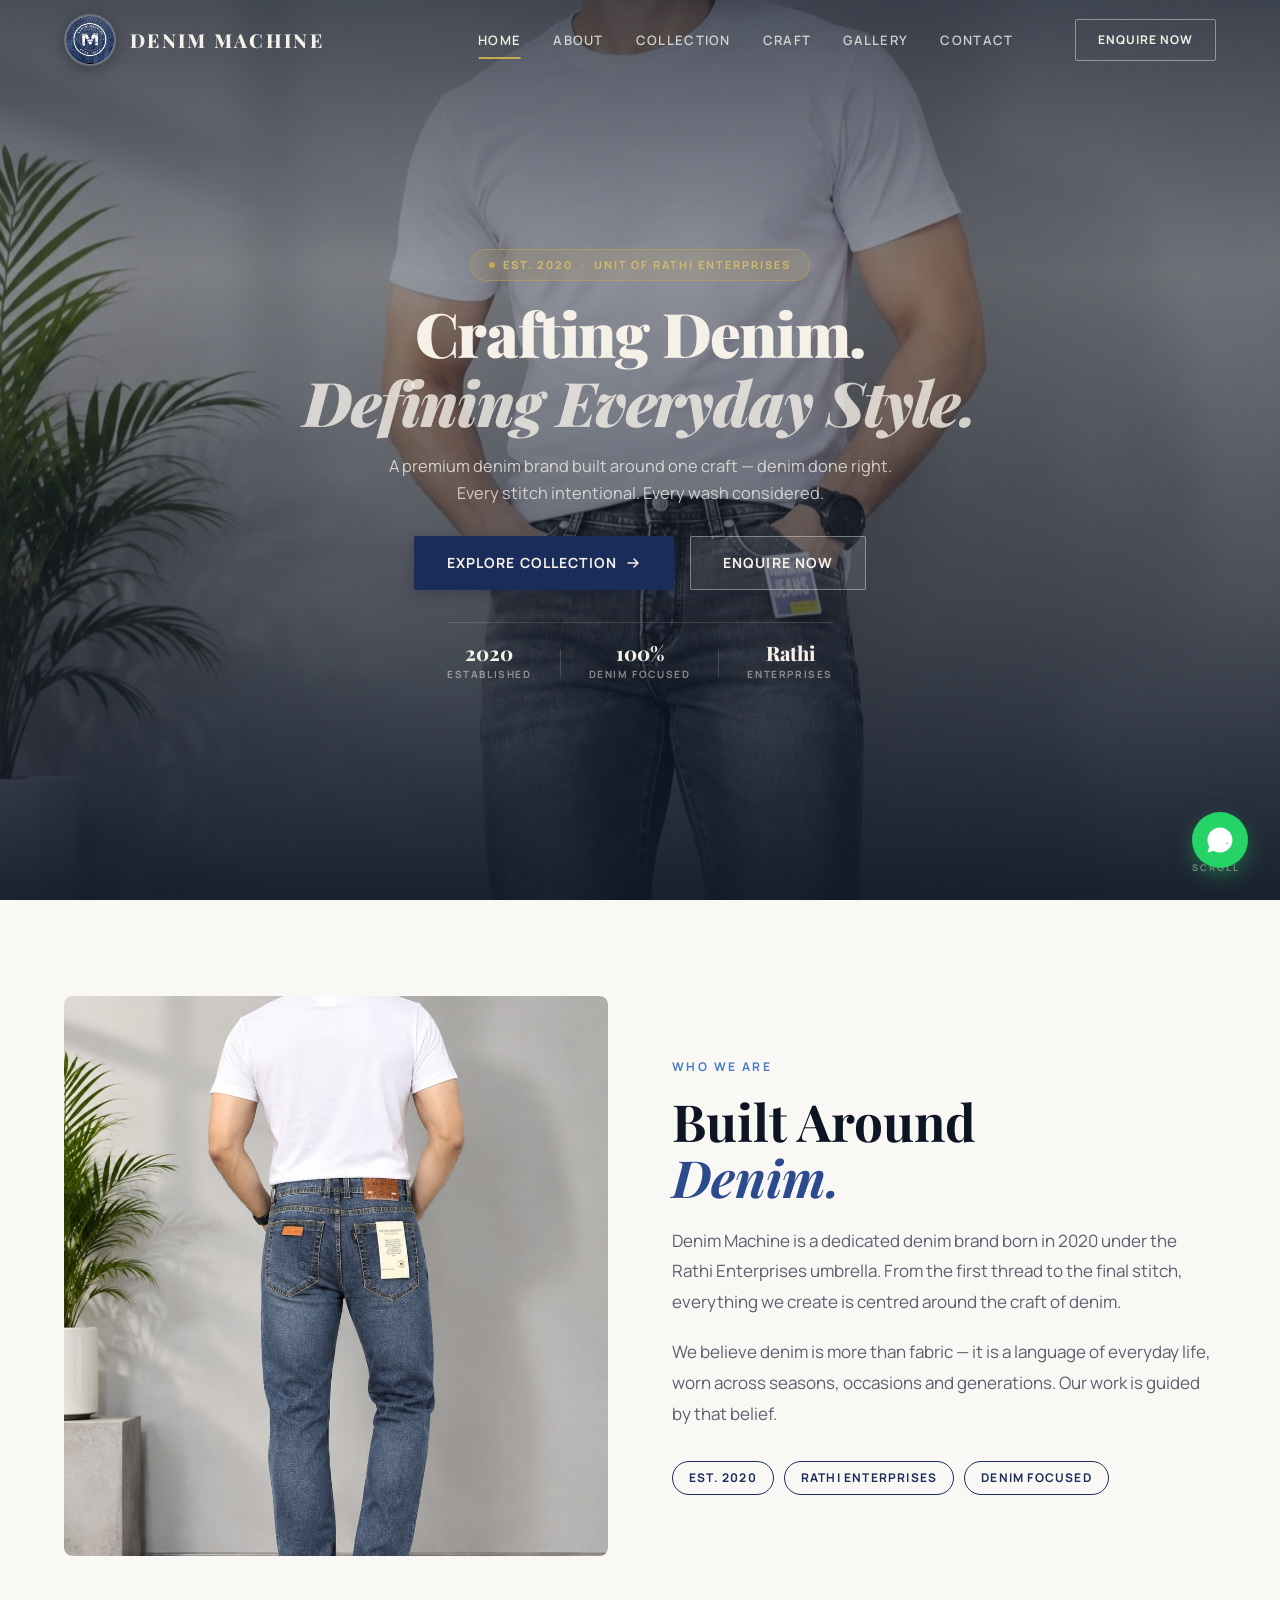
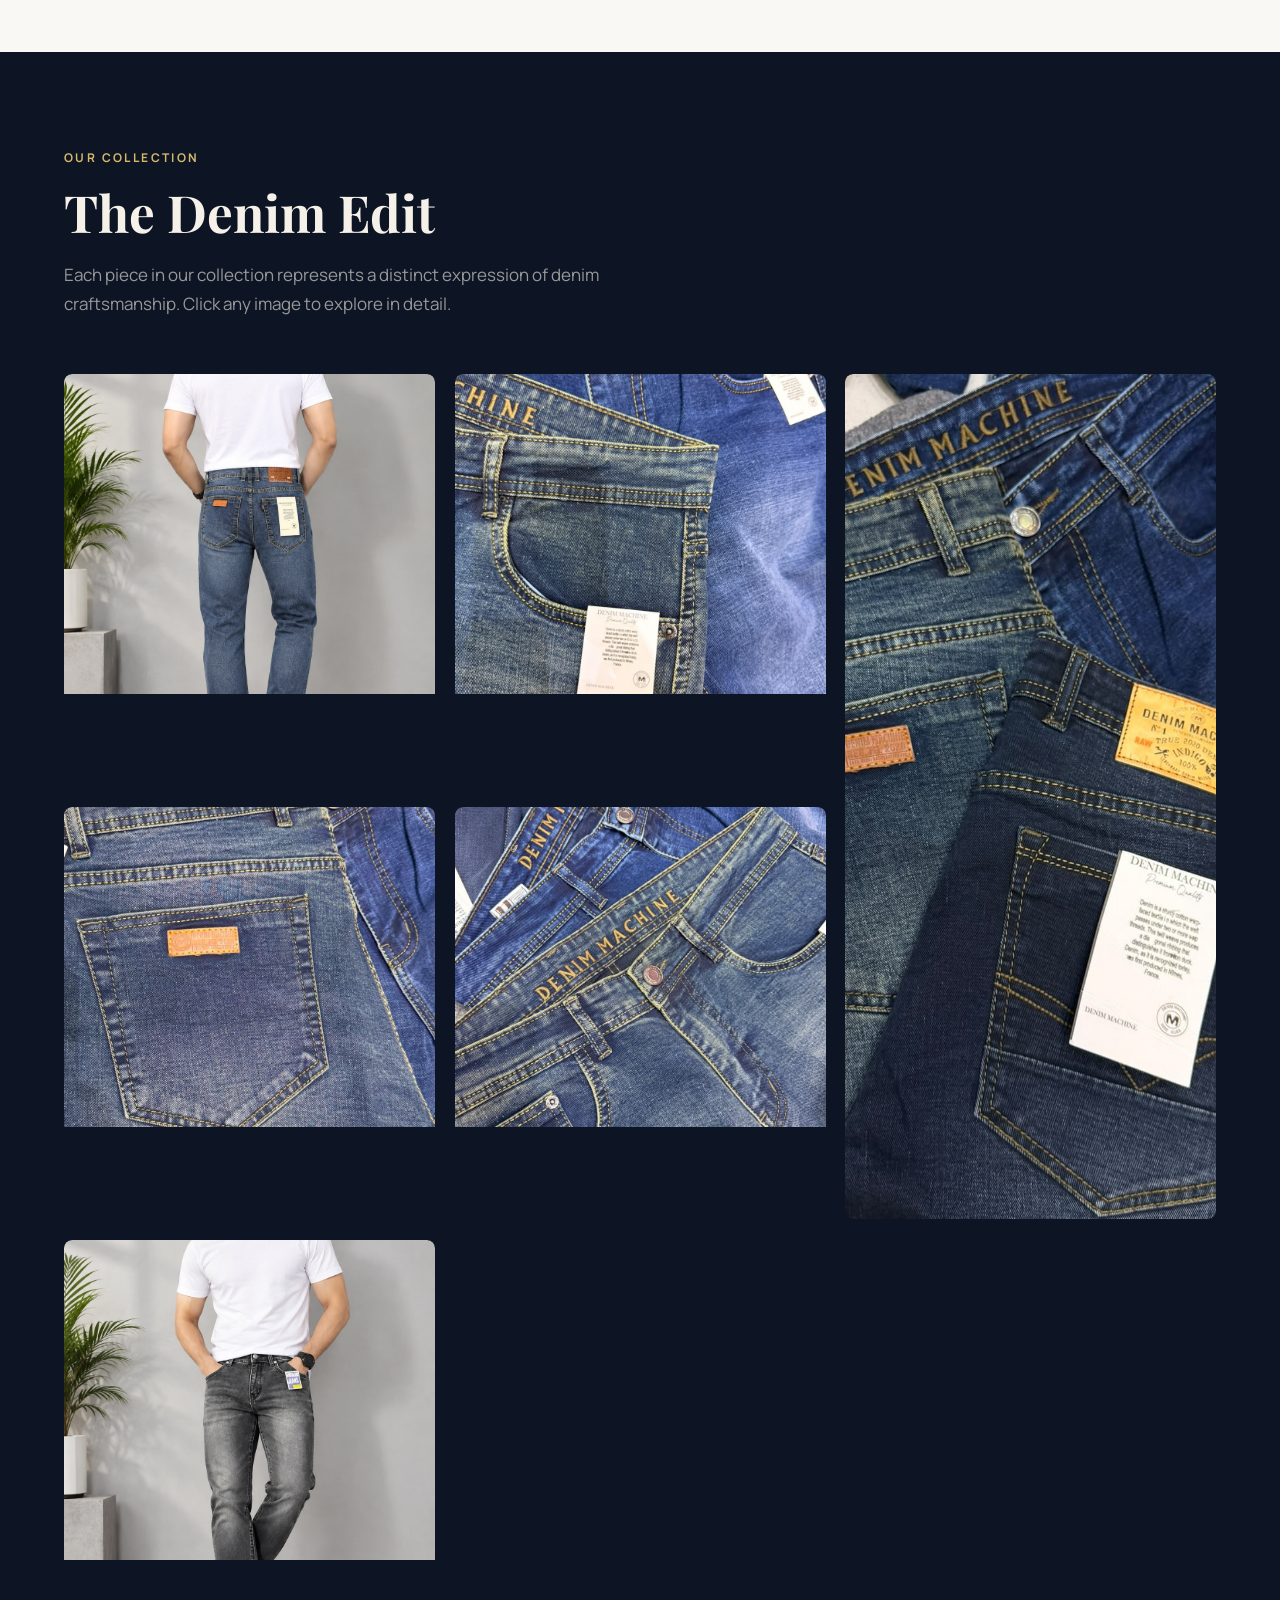
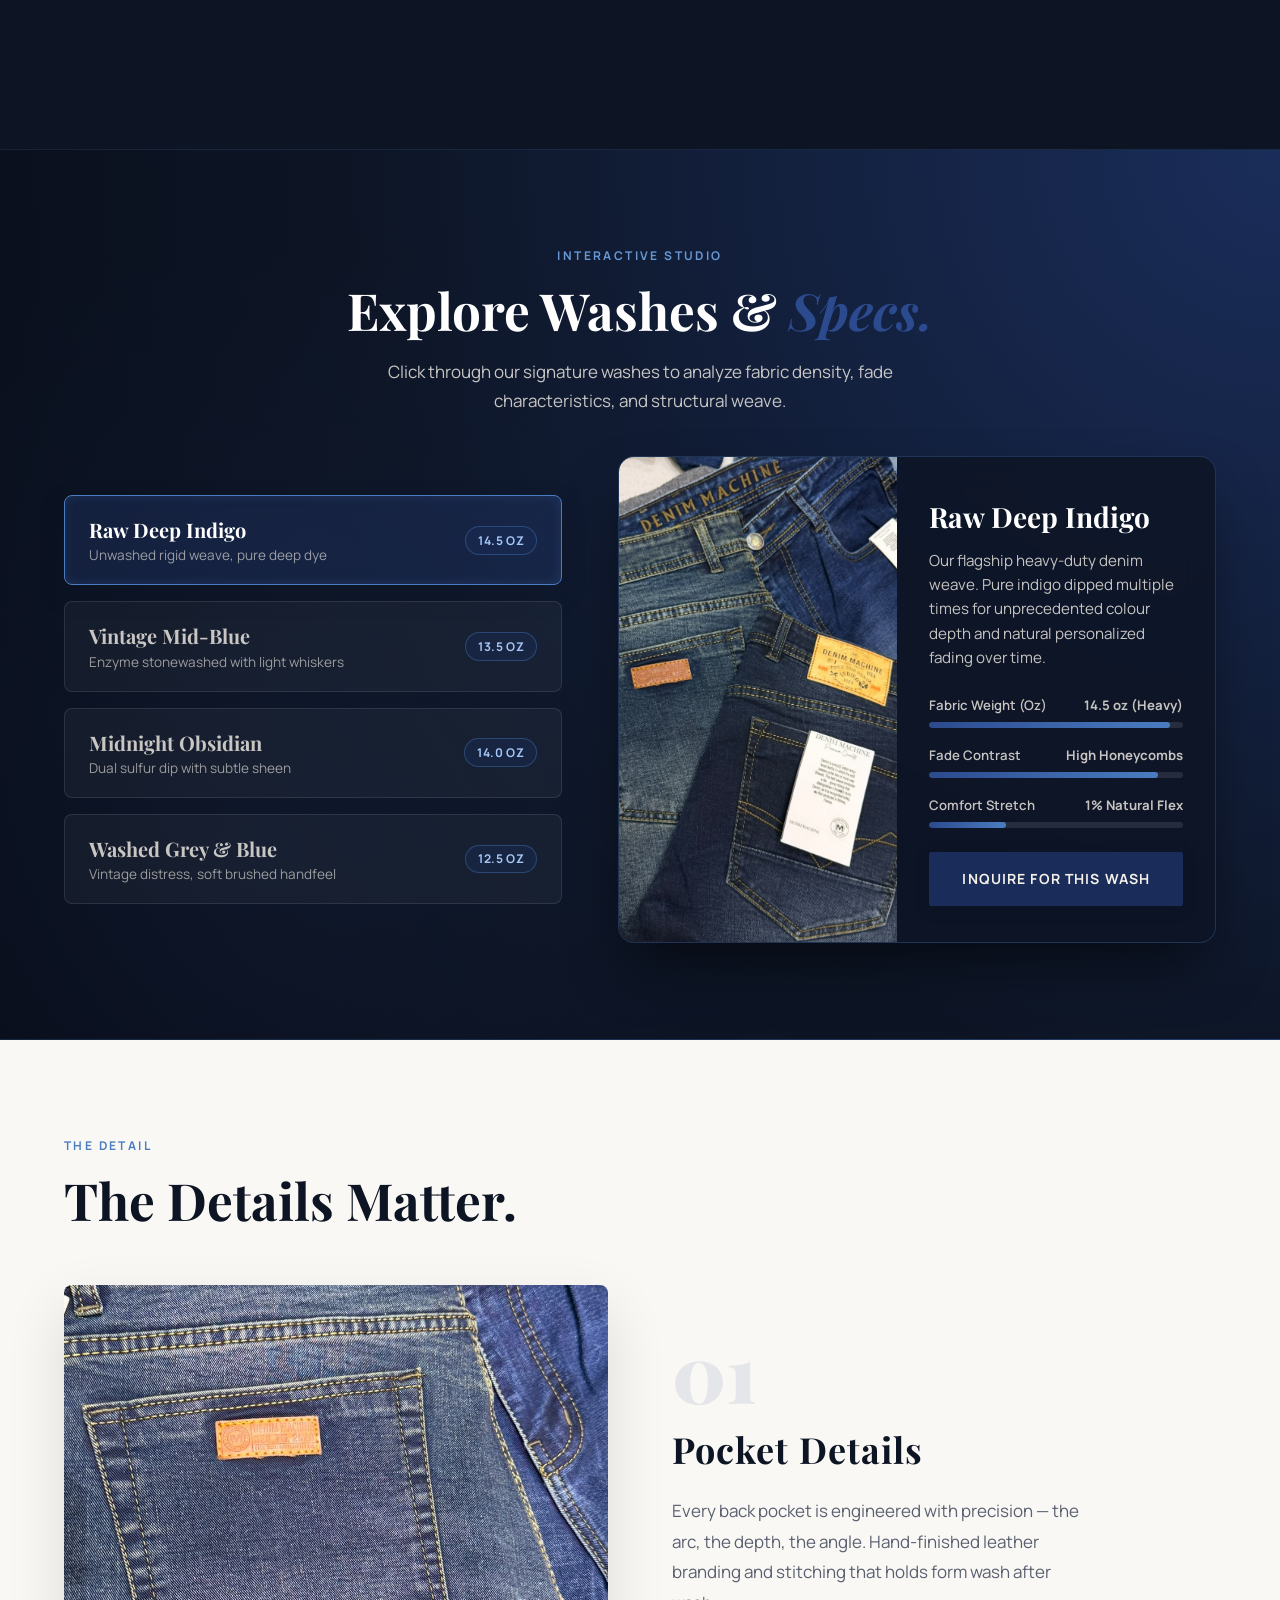
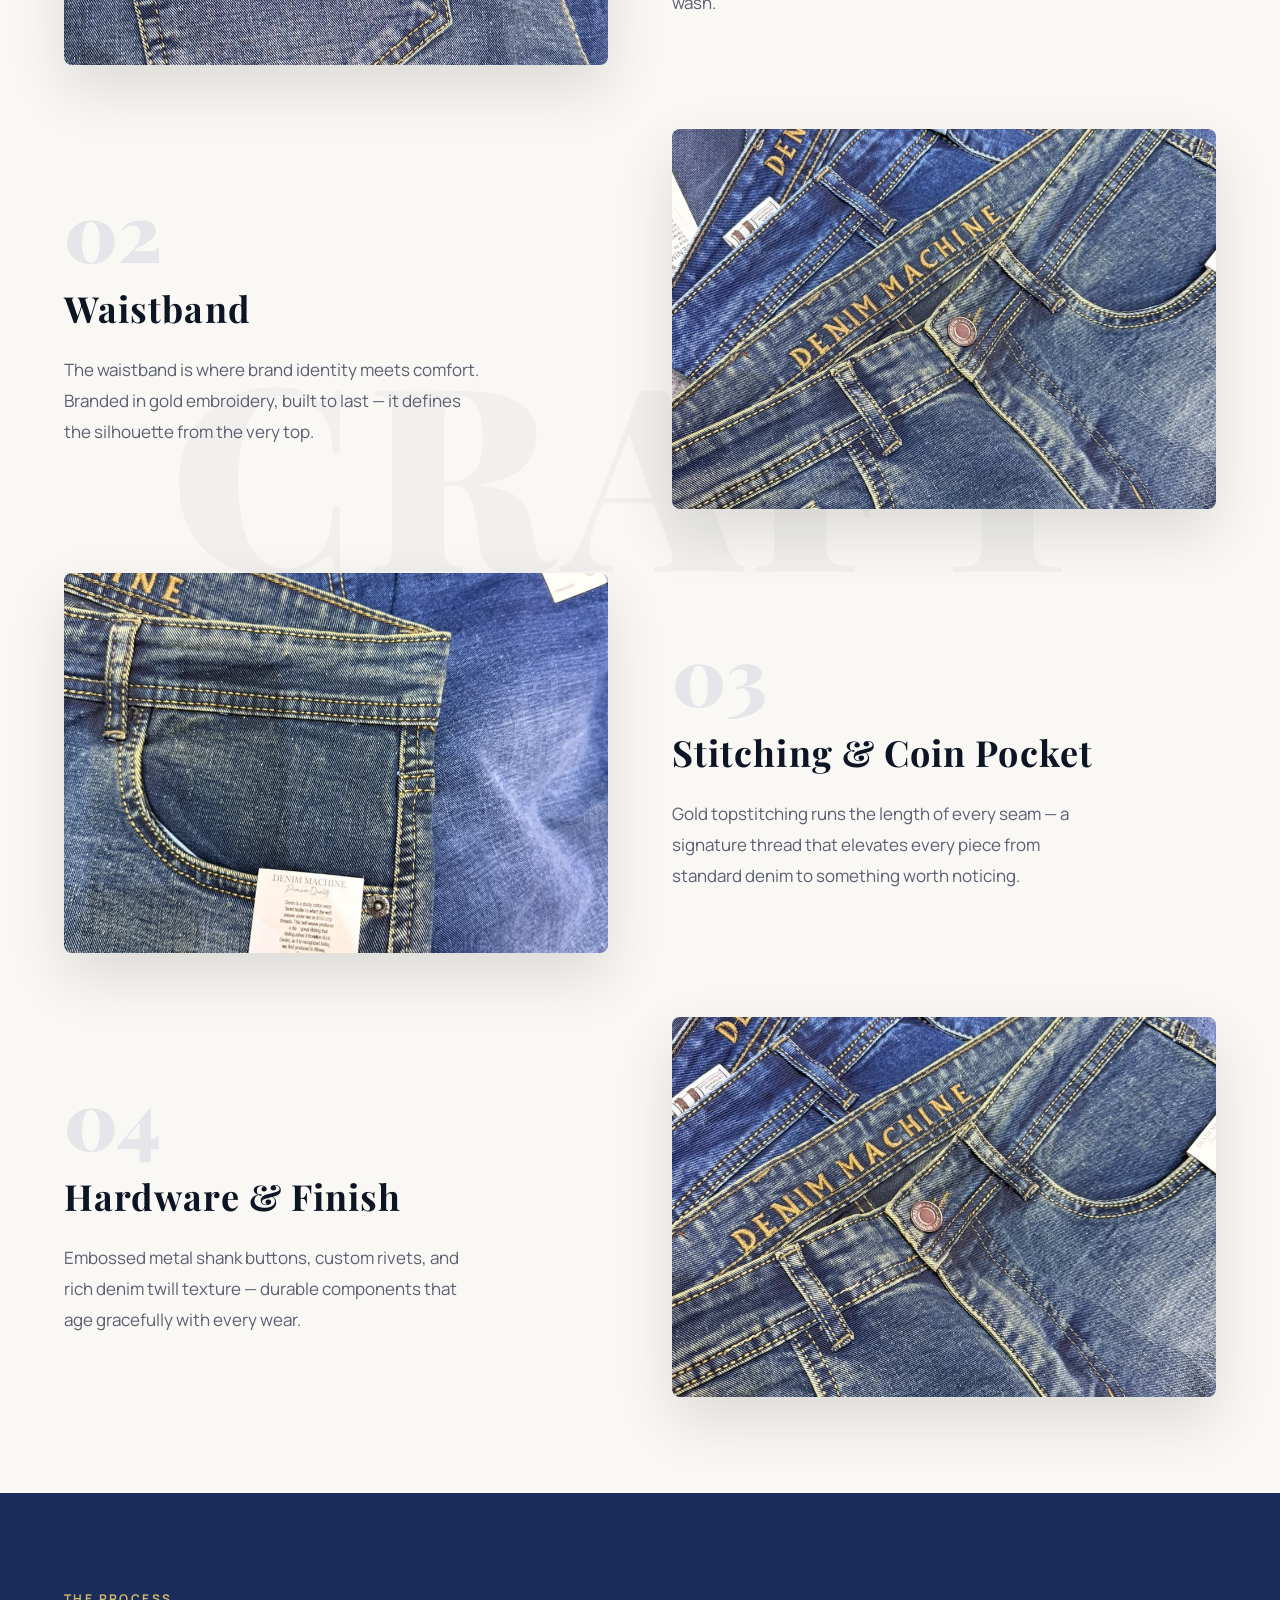
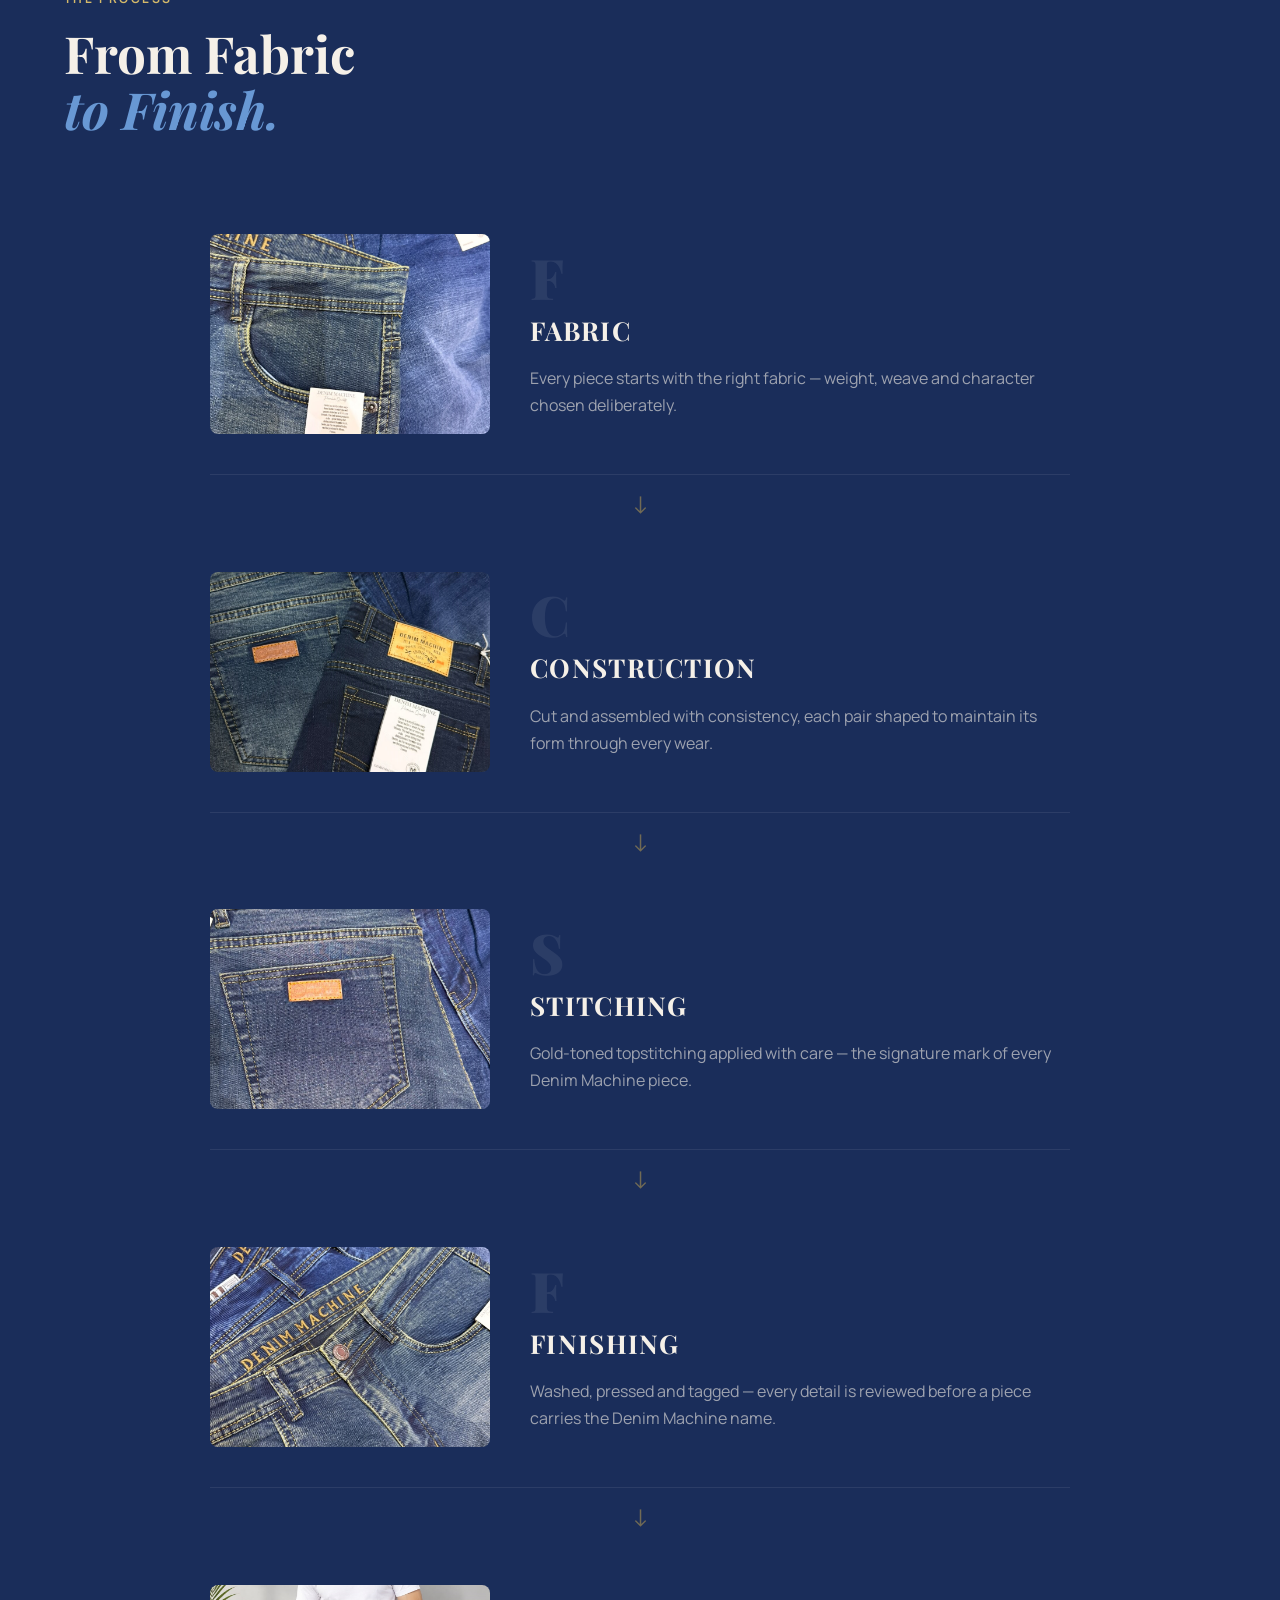
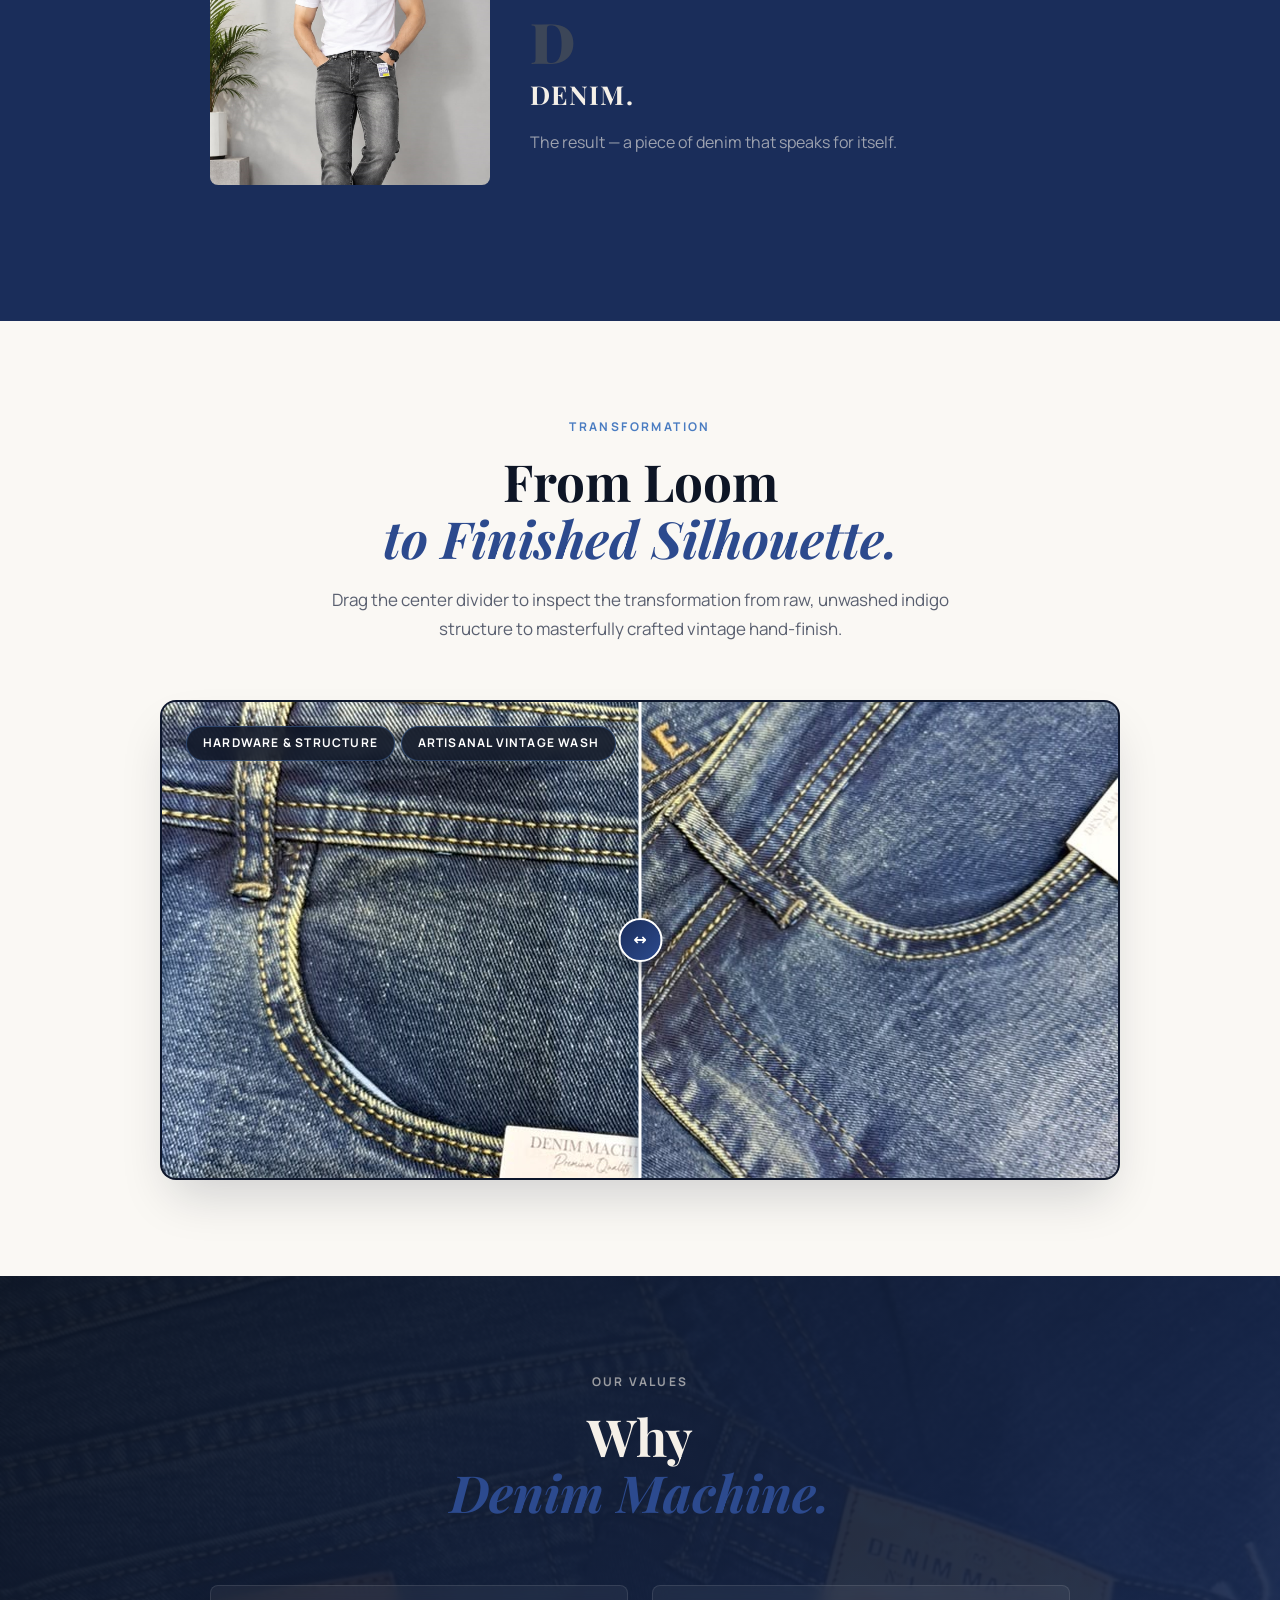
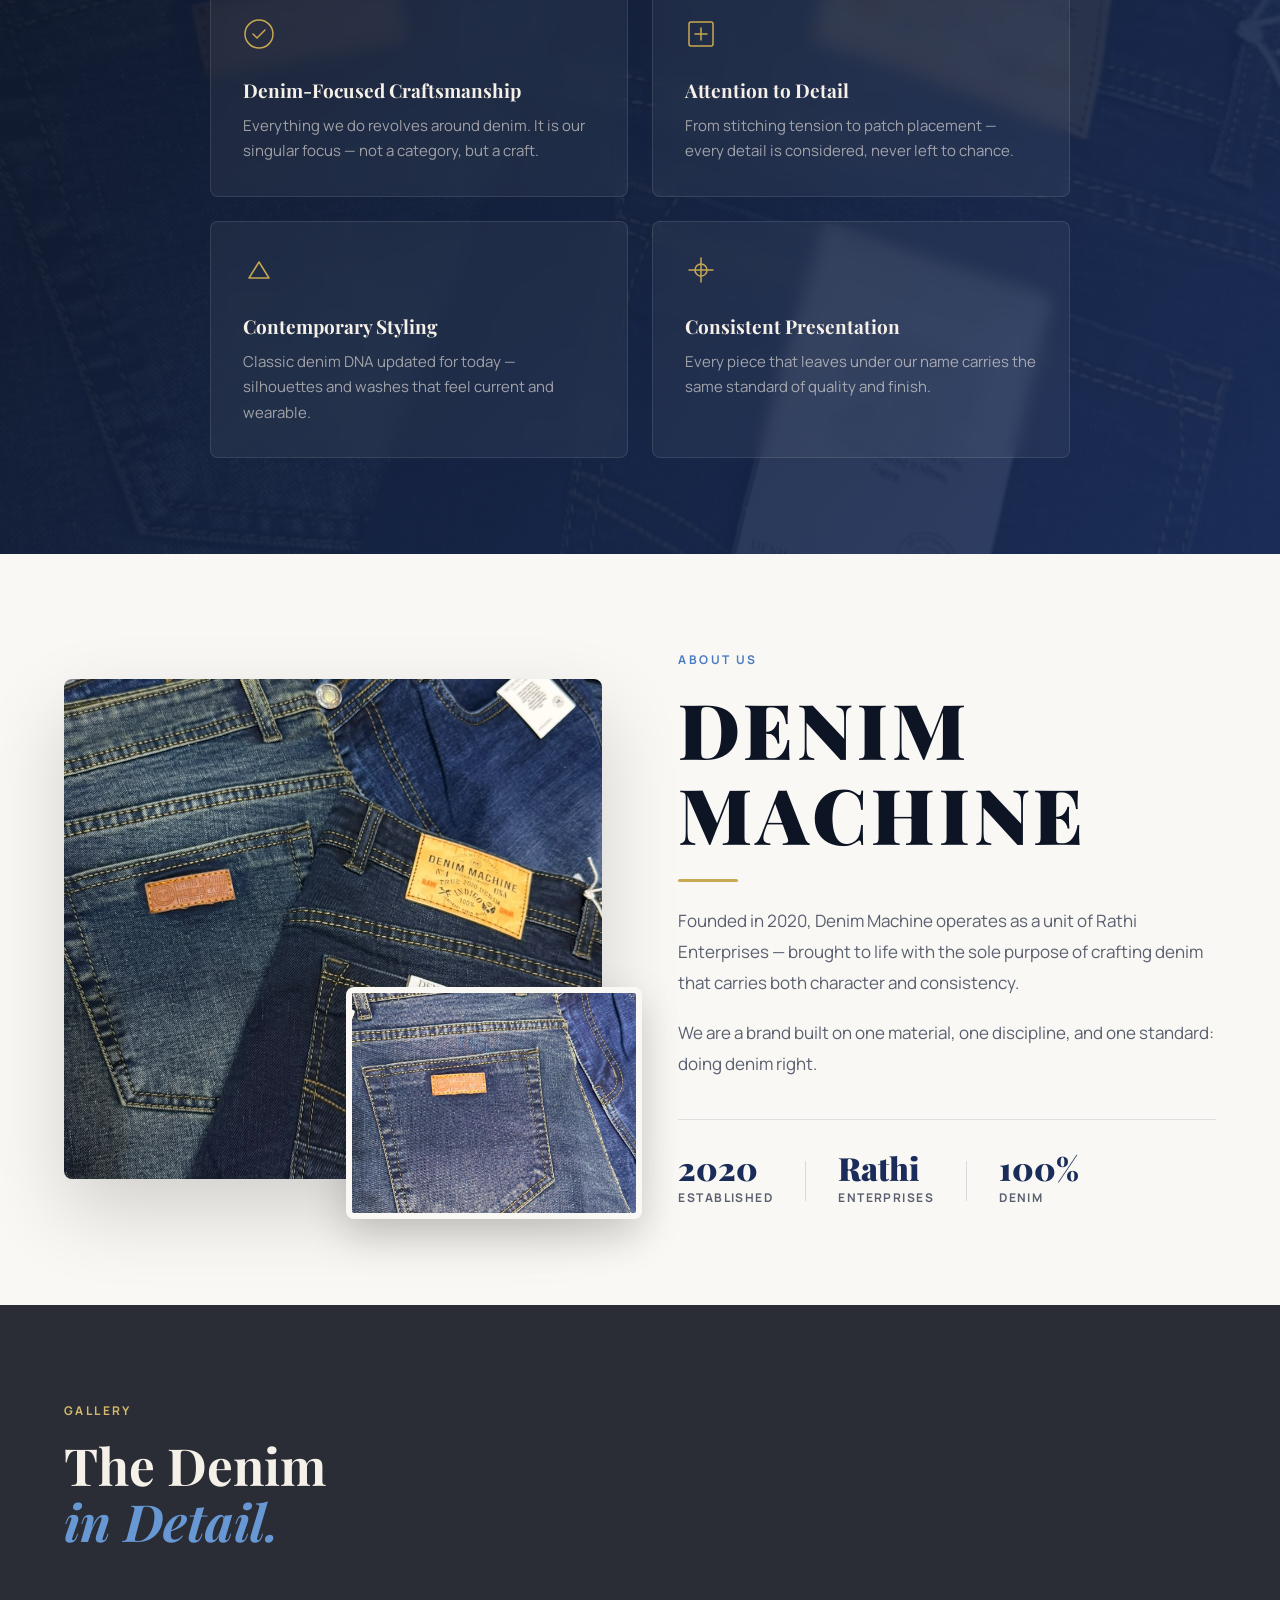
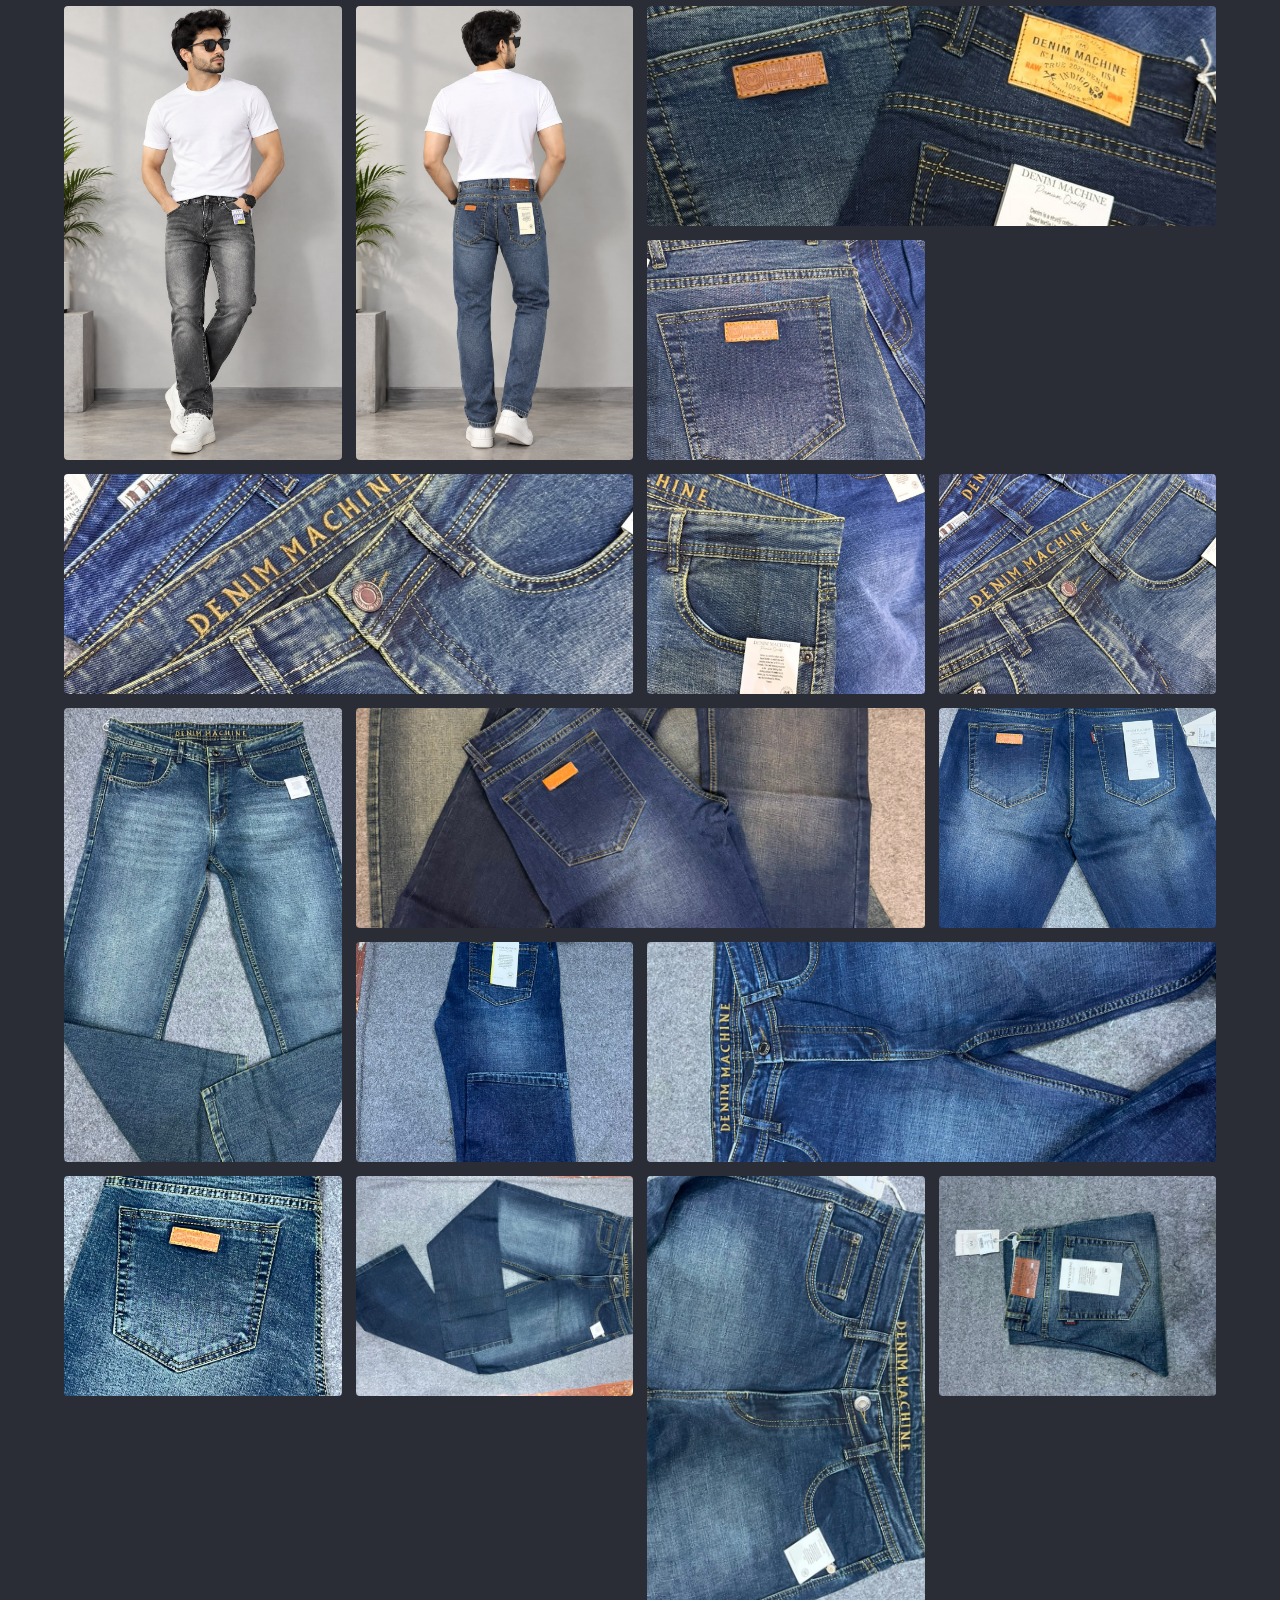
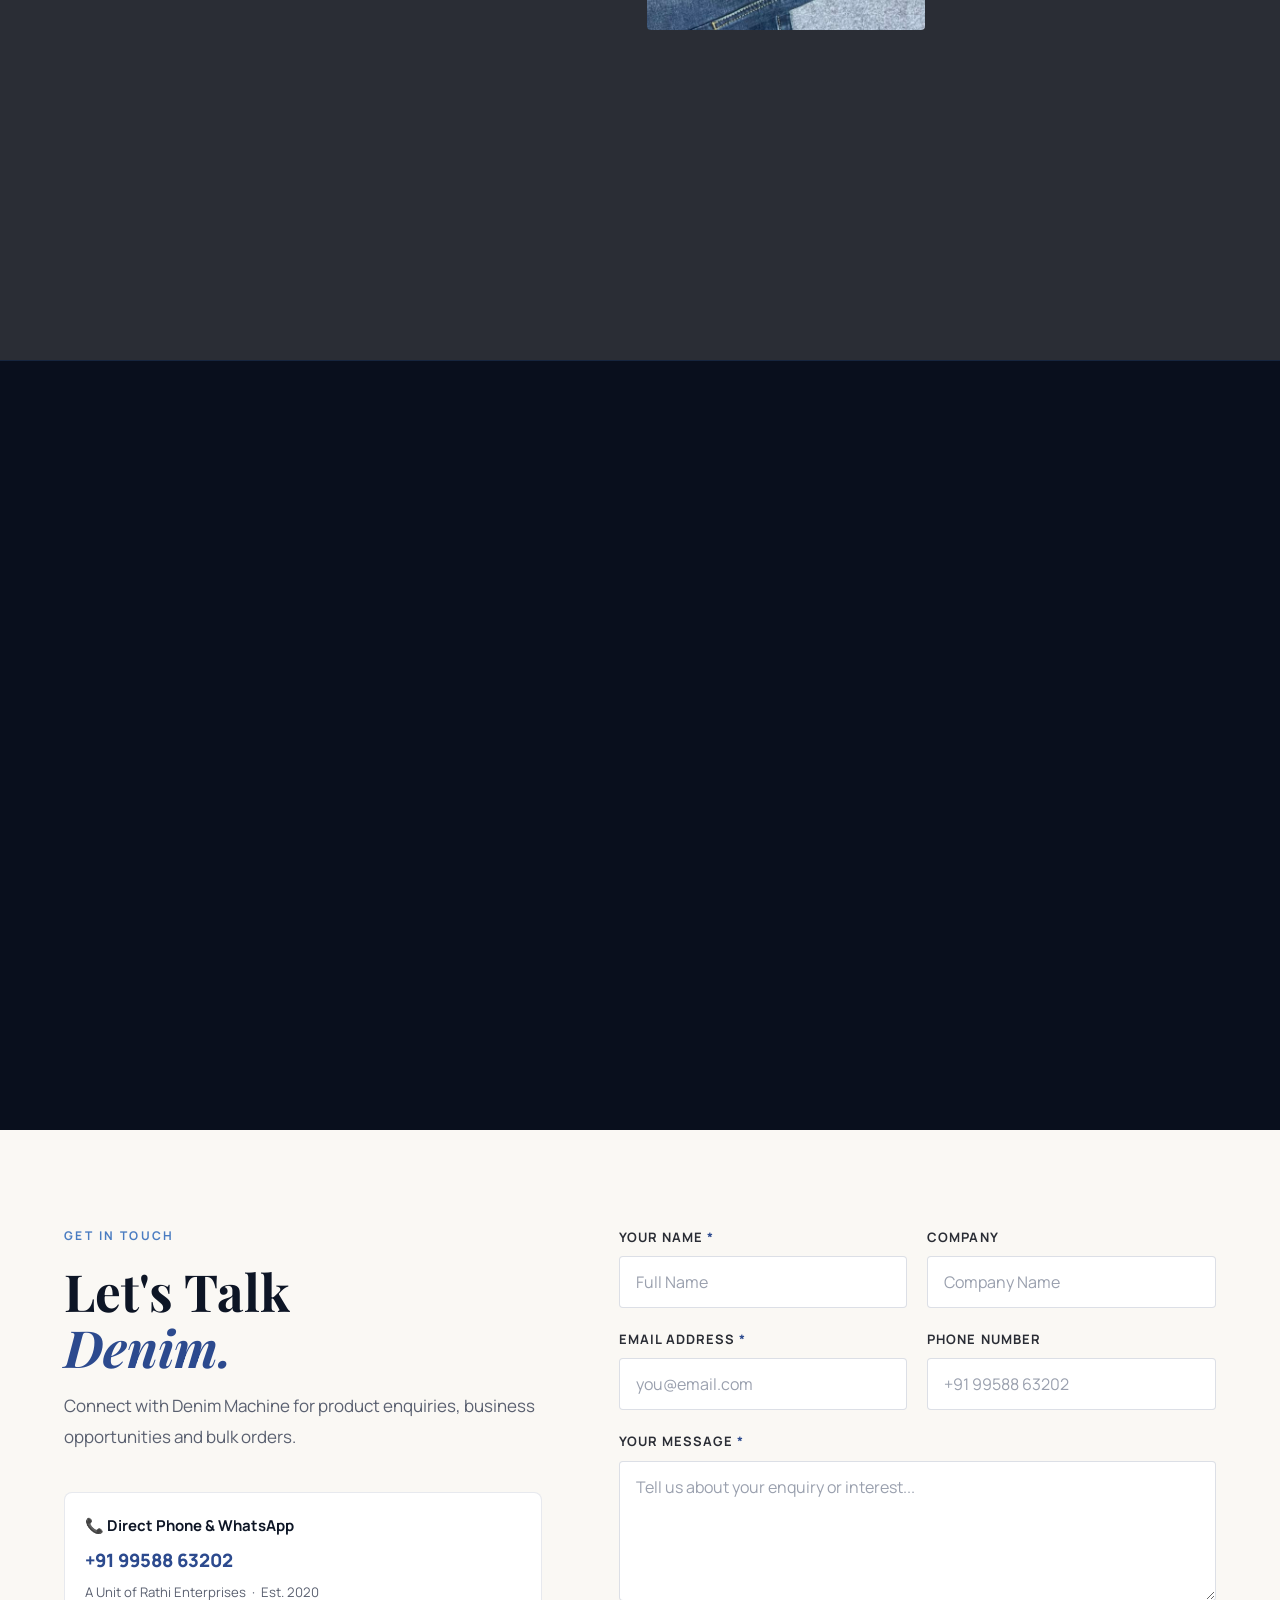
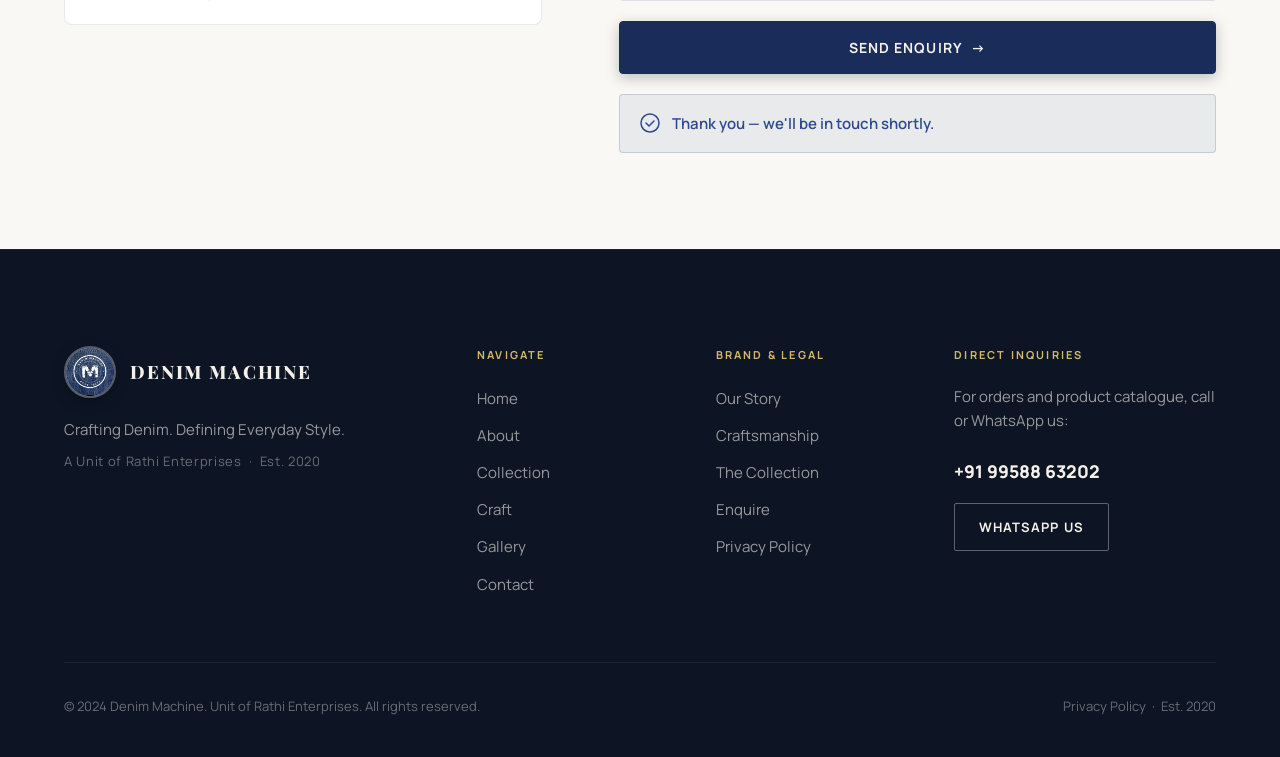
==== commit 587e6f59: "fix(contact): update phone number and WhatsApp links to 9958863202 across all pages" ====
--- a/index.html
+++ b/index.html
@@ -826,7 +826,7 @@
             <p class="body-text contact-desc">Connect with Denim Machine for product enquiries, business opportunities and bulk orders.</p>
             <div style="margin: 1.5rem 0; padding: 1.25rem; background: var(--white); border-radius: var(--radius-md); border: 1.5px solid rgba(26,45,90,0.1);">
               <p style="font-size: 0.9375rem; color: var(--navy); font-weight: 700; margin-bottom: 0.35rem;">📞 Direct Phone &amp; WhatsApp</p>
-              <a href="tel:+919871270585" style="font-size: 1.15rem; font-weight: 800; color: var(--denim); display: inline-block; margin-bottom: 0.35rem;">+91 98712 70585</a>
+              <a href="tel:+919958863202" style="font-size: 1.15rem; font-weight: 800; color: var(--denim); display: inline-block; margin-bottom: 0.35rem;">+91 99588 63202</a>
               <p style="font-size: 0.825rem; color: var(--grey);">A Unit of Rathi Enterprises &nbsp;·&nbsp; Est. 2020</p>
             </div>
             <div class="contact-img-block">
@@ -850,7 +850,7 @@
               </div>
               <div class="form-group">
                 <label for="contact-phone" class="form-label">Phone Number</label>
-                <input type="tel" id="contact-phone" name="phone" class="form-input" placeholder="+91 98712 70585" autocomplete="tel" />
+                <input type="tel" id="contact-phone" name="phone" class="form-input" placeholder="+91 99588 63202" autocomplete="tel" />
               </div>
               <div class="form-group form-group--full">
                 <label for="contact-message" class="form-label">Your Message <span aria-hidden="true">*</span></label>
@@ -911,8 +911,8 @@
         <div class="footer-enquire">
           <h3 class="footer-nav-title">Direct Inquiries</h3>
           <p class="footer-enquire-text">For orders and product catalogue, call or WhatsApp us:</p>
-          <a href="tel:+919871270585" style="display:block; font-weight:800; font-size:1.1rem; color:var(--cream); margin-bottom:1rem;">+91 98712 70585</a>
-          <a href="https://wa.me/919871270585" target="_blank" rel="noopener noreferrer" class="btn btn-outline footer-cta-btn">WhatsApp Us</a>
+          <a href="tel:+919958863202" style="display:block; font-weight:800; font-size:1.1rem; color:var(--cream); margin-bottom:1rem;">+91 99588 63202</a>
+          <a href="https://wa.me/919958863202" target="_blank" rel="noopener noreferrer" class="btn btn-outline footer-cta-btn">WhatsApp Us</a>
         </div>
       </div>
 
@@ -936,7 +936,7 @@
 
   <!-- Floating WhatsApp Button -->
   <div class="floating-actions" id="floating-actions">
-    <a href="https://wa.me/919871270585?text=Hello%20Denim%20Machine%2C%20I%20would%20like%20to%20inquire%20about%20your%20premium%20denim%20collection." target="_blank" rel="noopener noreferrer" class="wa-float-btn" aria-label="WhatsApp Us">
+    <a href="https://wa.me/919958863202?text=Hello%20Denim%20Machine%2C%20I%20would%20like%20to%20inquire%20about%20your%20premium%20denim%20collection." target="_blank" rel="noopener noreferrer" class="wa-float-btn" aria-label="WhatsApp Us">
       <svg viewBox="0 0 24 24" aria-hidden="true"><path d="M12.031 6.172c-3.181 0-5.767 2.586-5.768 5.766-.001 1.298.38 2.27 1.019 3.287l-.582 2.128 2.182-.573c.978.58 1.911.928 3.145.929 3.178 0 5.767-2.587 5.768-5.766 0-3.18-2.586-5.771-5.764-5.771zm3.392 8.244c-.144.405-.837.774-1.17.824-.312.045-.694.072-2.146-.53-1.637-.681-2.695-2.339-2.777-2.449-.082-.11-1.002-1.332-1.002-2.54 0-1.208.634-1.802.859-2.045.225-.243.491-.304.654-.304.164 0 .328.002.471.01.153.009.358-.058.558.423.206.494.703 1.716.764 1.84.062.123.103.267.02.43-.082.164-.123.267-.245.41-.123.143-.258.32-.369.43-.123.123-.251.256-.108.502.143.246.636 1.05 1.365 1.7 0.938.835 1.728 1.093 1.974 1.216.246.123.39.102.533-.062.144-.164.614-.716.777-.962.164-.246.328-.205.553-.123s1.433.676 1.679.799c.246.123.41.184.471.287.061.102.061.594-.083.999zM12 2C6.477 2 2 6.477 2 12c0 1.891.524 3.662 1.435 5.178L2 22l4.958-1.399C8.42 21.49 10.151 22 12 22c5.523 0 10-4.477 10-10S17.523 2 12 2z"/></svg>
     </a>
   </div>
--- a/style.css
+++ b/style.css
@@ -247,7 +247,7 @@
   top: 0;
   left: 0;
   right: 0;
-  z-index: 9000;
+  z-index: 9600;
   height: var(--header-h);
   isolation: isolate;
   transition: background var(--dur-med) var(--ease-out),
@@ -397,10 +397,10 @@
   border: none;
   border-radius: var(--radius-sm);
   transition: background var(--dur-fast);
-  cursor: pointer;
+  cursor: pointer !important;
   pointer-events: auto !important;
   position: relative;
-  z-index: 9600;
+  z-index: 9650;
   touch-action: manipulation;
   -webkit-tap-highlight-color: transparent;
 }
@@ -414,6 +414,7 @@
   border-radius: 2px;
   transition: transform 0.3s cubic-bezier(0.16, 1, 0.3, 1),
               opacity 0.2s ease;
+  pointer-events: none !important;
 }
 
 /* Hamburger open state */
@@ -438,7 +439,7 @@
   bottom: 0;
   width: min(340px, 85vw);
   background: #0d1525;
-  z-index: 9500;
+  z-index: 9800;
   display: flex;
   flex-direction: column;
   padding: 1.75rem 1.75rem 2.5rem;
@@ -520,7 +521,7 @@
   background: rgba(10, 16, 29, 0.75);
   backdrop-filter: blur(4px);
   -webkit-backdrop-filter: blur(4px);
-  z-index: 9400;
+  z-index: 9700;
   opacity: 0;
   pointer-events: none !important;
   visibility: hidden;
@@ -1564,8 +1565,20 @@
   pointer-events: none !important;
   transition: opacity var(--dur-med) var(--ease-out);
 }
+.lightbox[hidden] {
+  display: none !important;
+  visibility: hidden !important;
+  pointer-events: none !important;
+  opacity: 0 !important;
+}
+.lightbox[hidden] * {
+  display: none !important;
+  pointer-events: none !important;
+}
 .lightbox:not([hidden]) {
+  display: flex !important;
   opacity: 1;
+  visibility: visible !important;
   pointer-events: auto !important;
 }
 
@@ -1589,7 +1602,7 @@
 .lightbox-close,
 .lightbox-prev,
 .lightbox-next {
-  position: fixed;
+  position: absolute;
   color: var(--cream);
   font-size: 1.5rem;
   width: 48px;
@@ -1602,6 +1615,7 @@
   border: 1px solid rgba(255,255,255,0.2);
   transition: background var(--dur-fast), transform var(--dur-fast);
   backdrop-filter: blur(8px);
+  z-index: 10001;
 }
 .lightbox-close { top: 1.5rem; right: 1.5rem; font-size: 1.125rem; }
 .lightbox-prev  { left: 1.5rem; top: 50%; transform: translateY(-50%); }
@@ -1612,7 +1626,7 @@
 .lightbox-next:hover   { background: rgba(255,255,255,0.2); transform: translateY(-50%) scale(1.1); }
 
 .lightbox-counter {
-  position: fixed;
+  position: absolute;
   bottom: 1.5rem;
   left: 50%;
   transform: translateX(-50%);
@@ -1620,6 +1634,7 @@
   color: var(--cream-60);
   letter-spacing: 0.12em;
   font-weight: 600;
+  z-index: 10001;
 }
 
 /* ========================================================= */
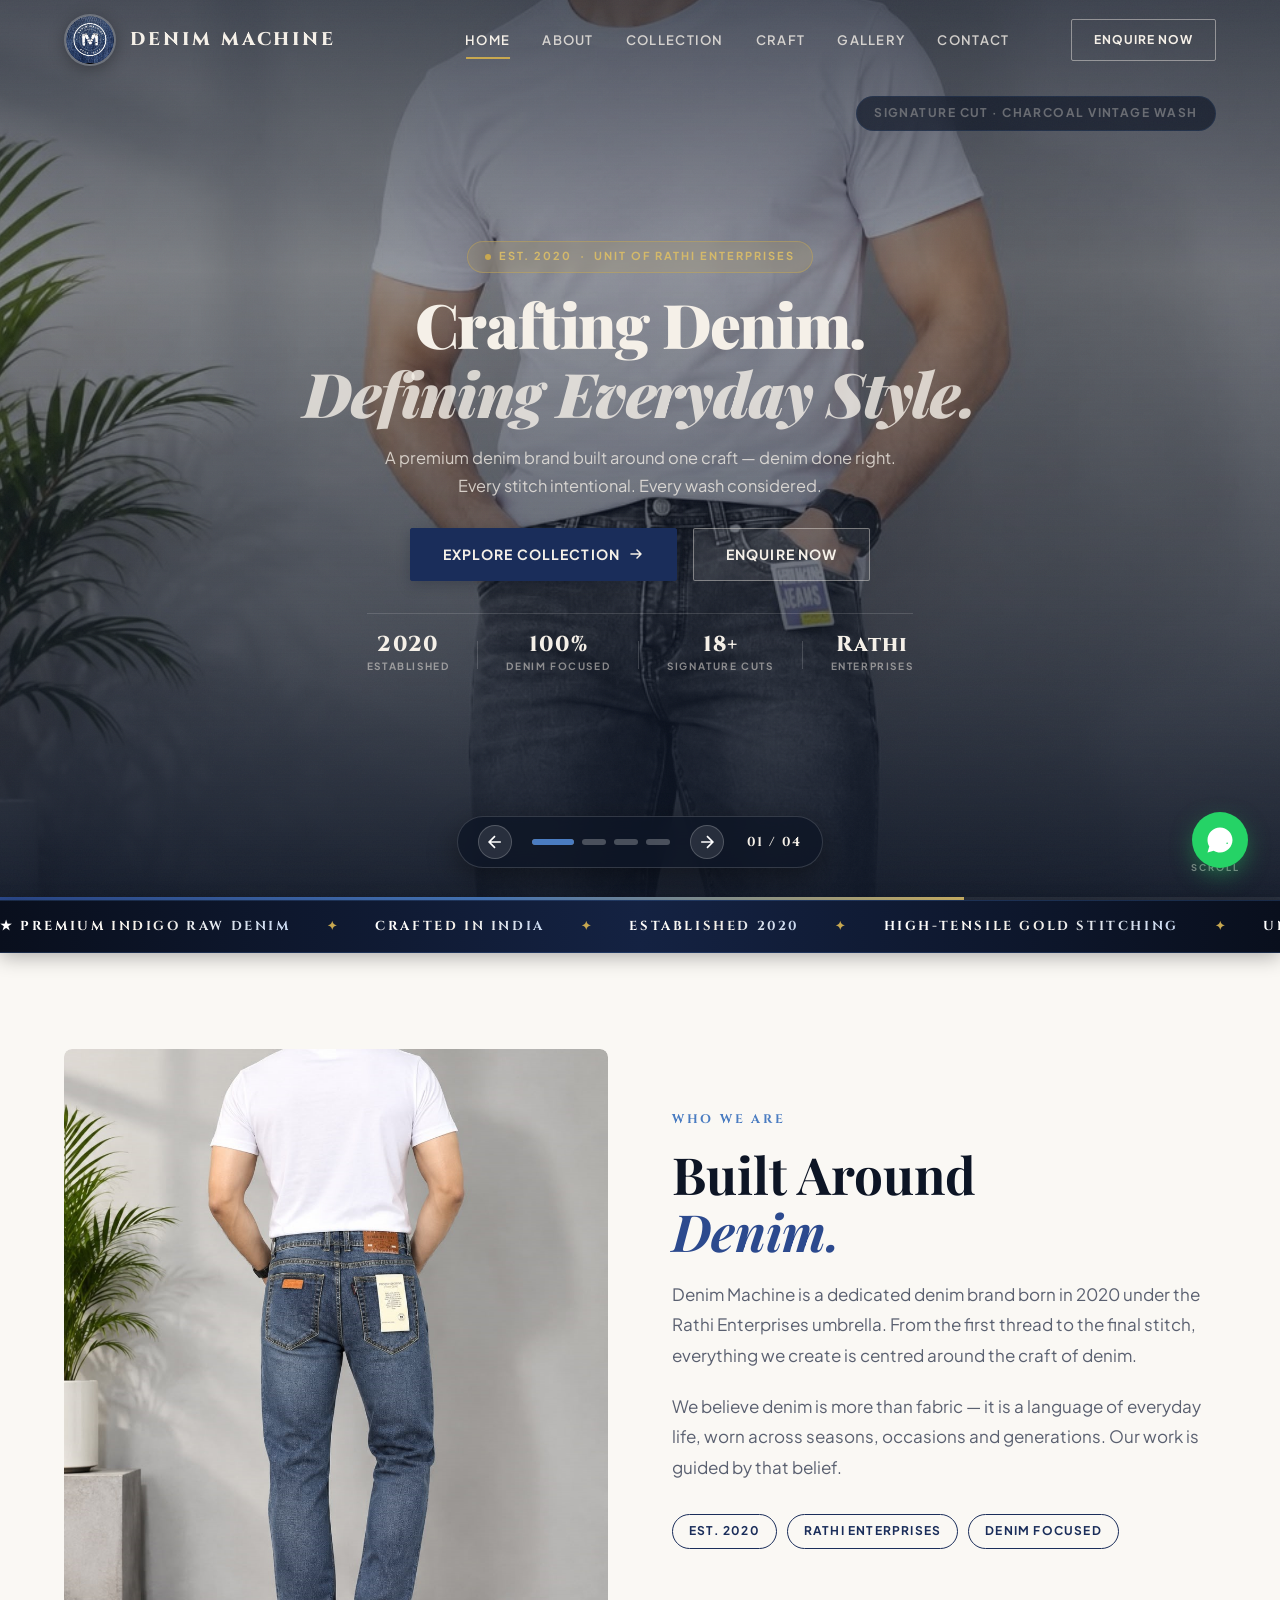
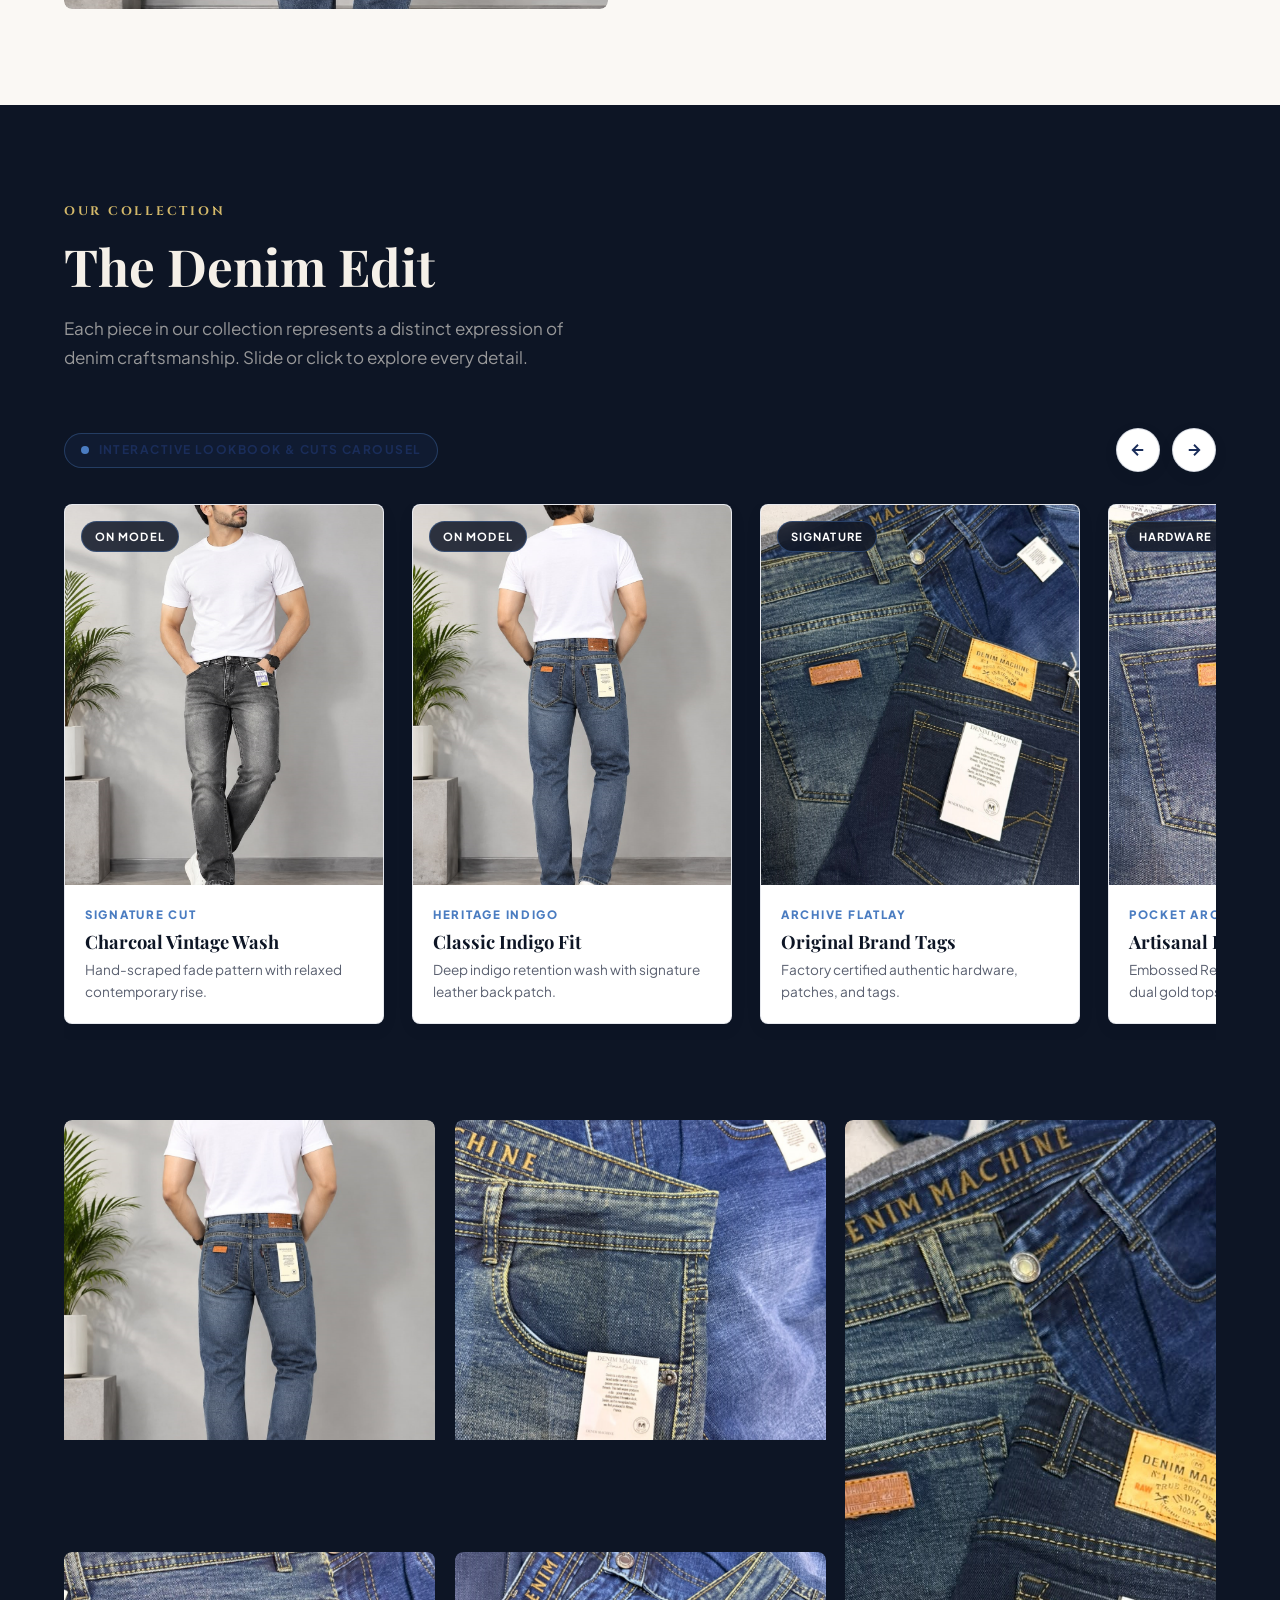
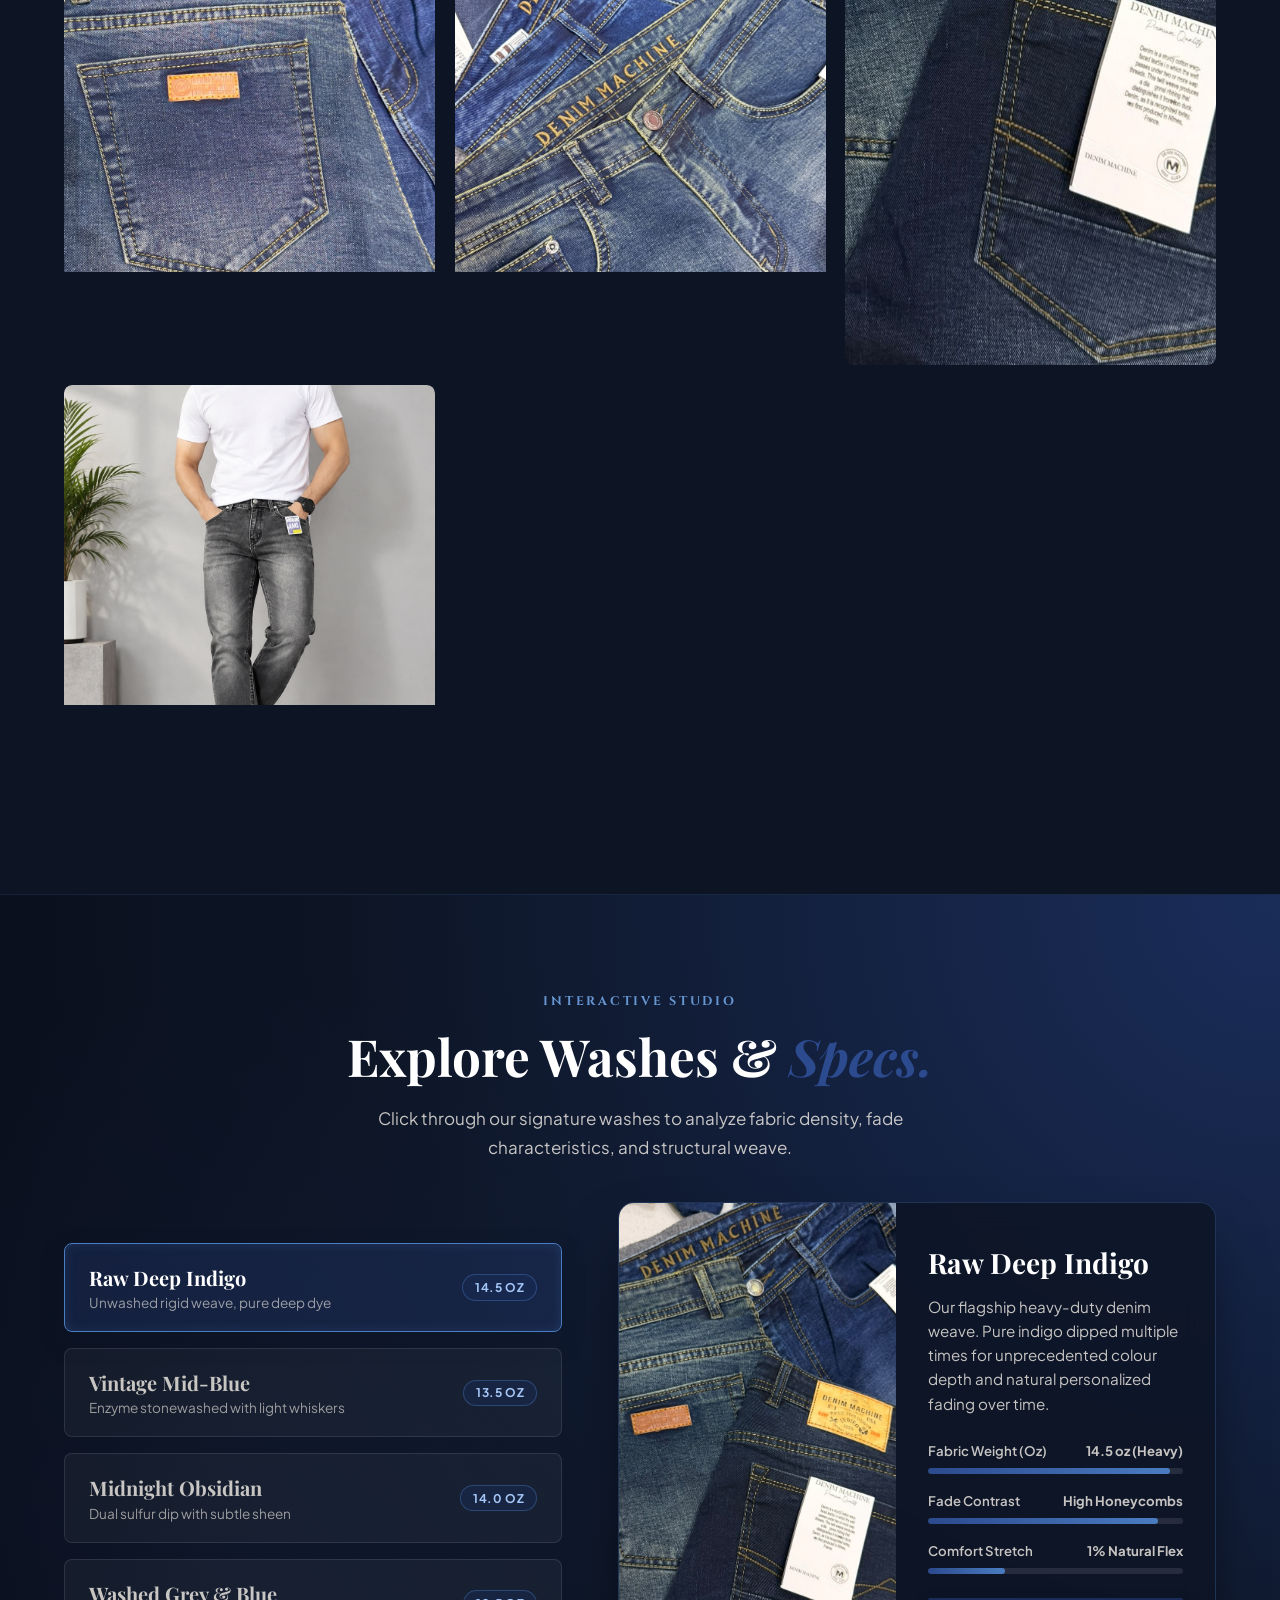
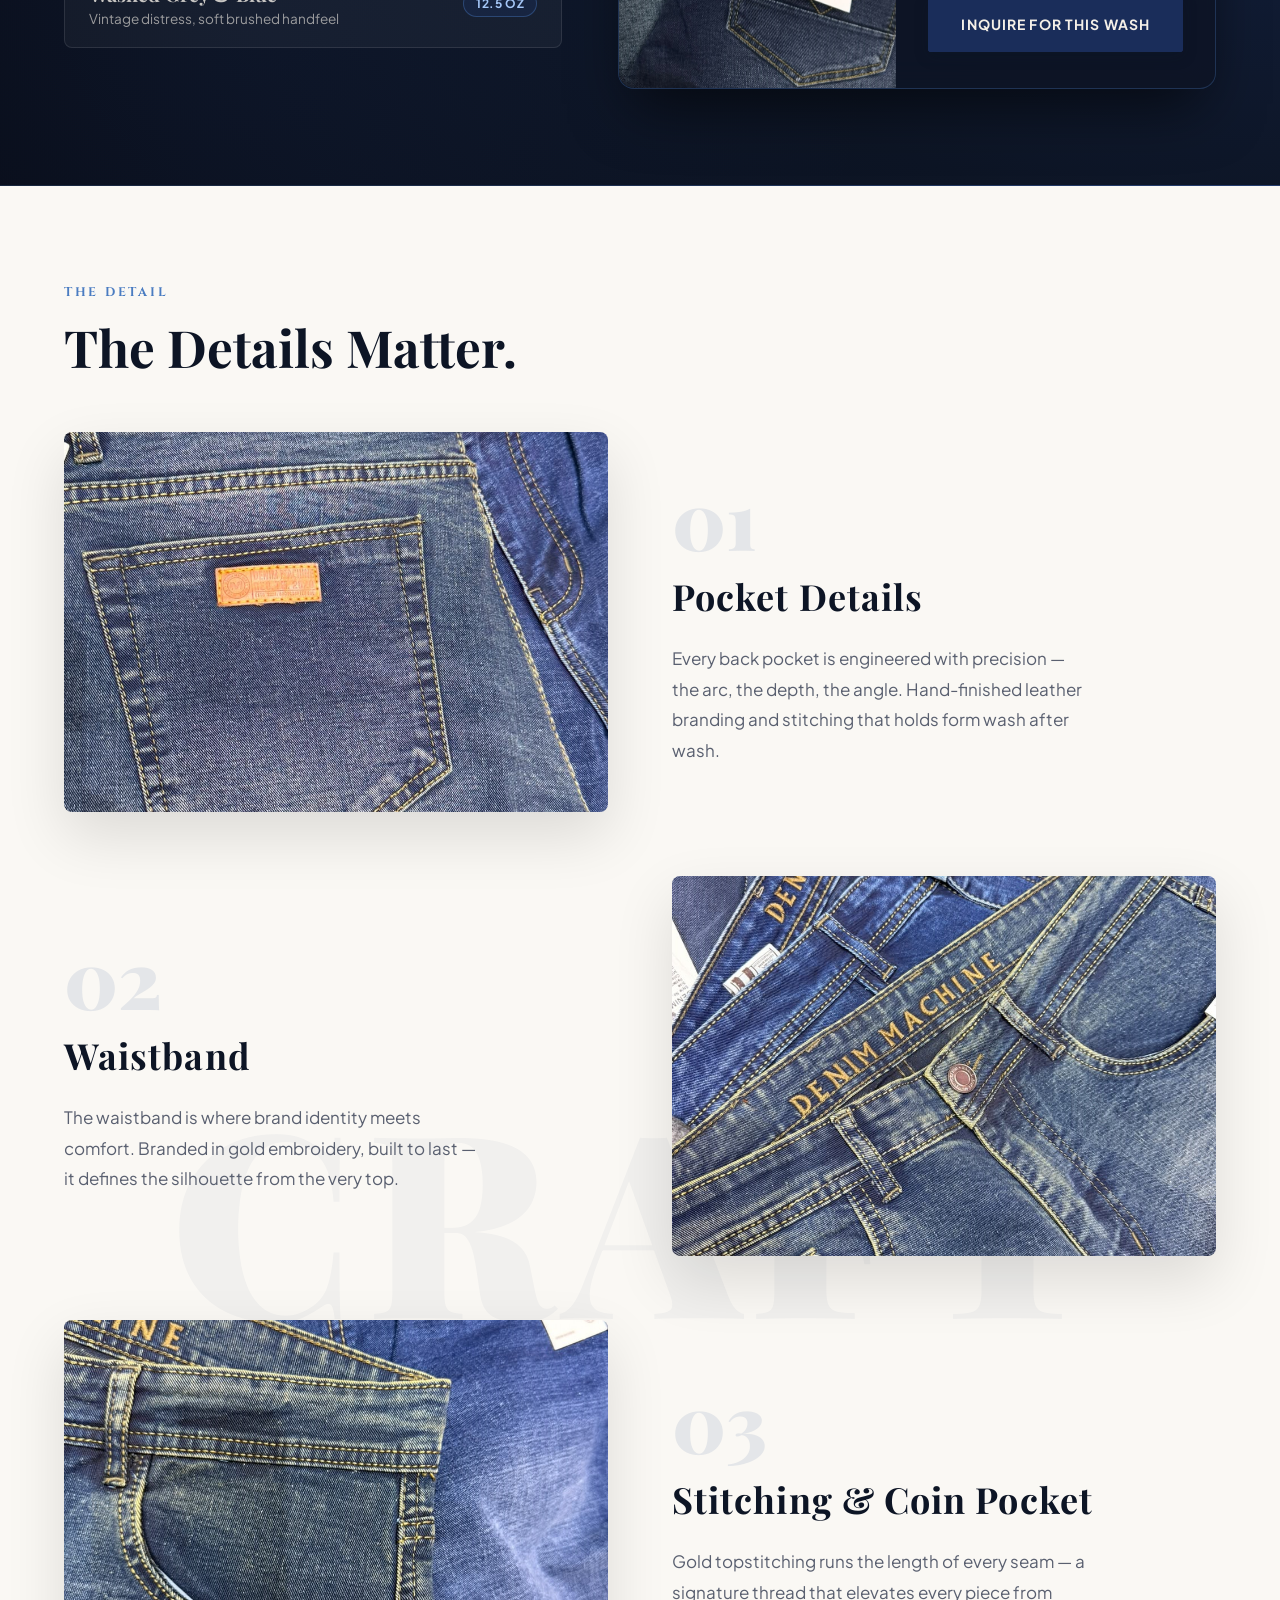
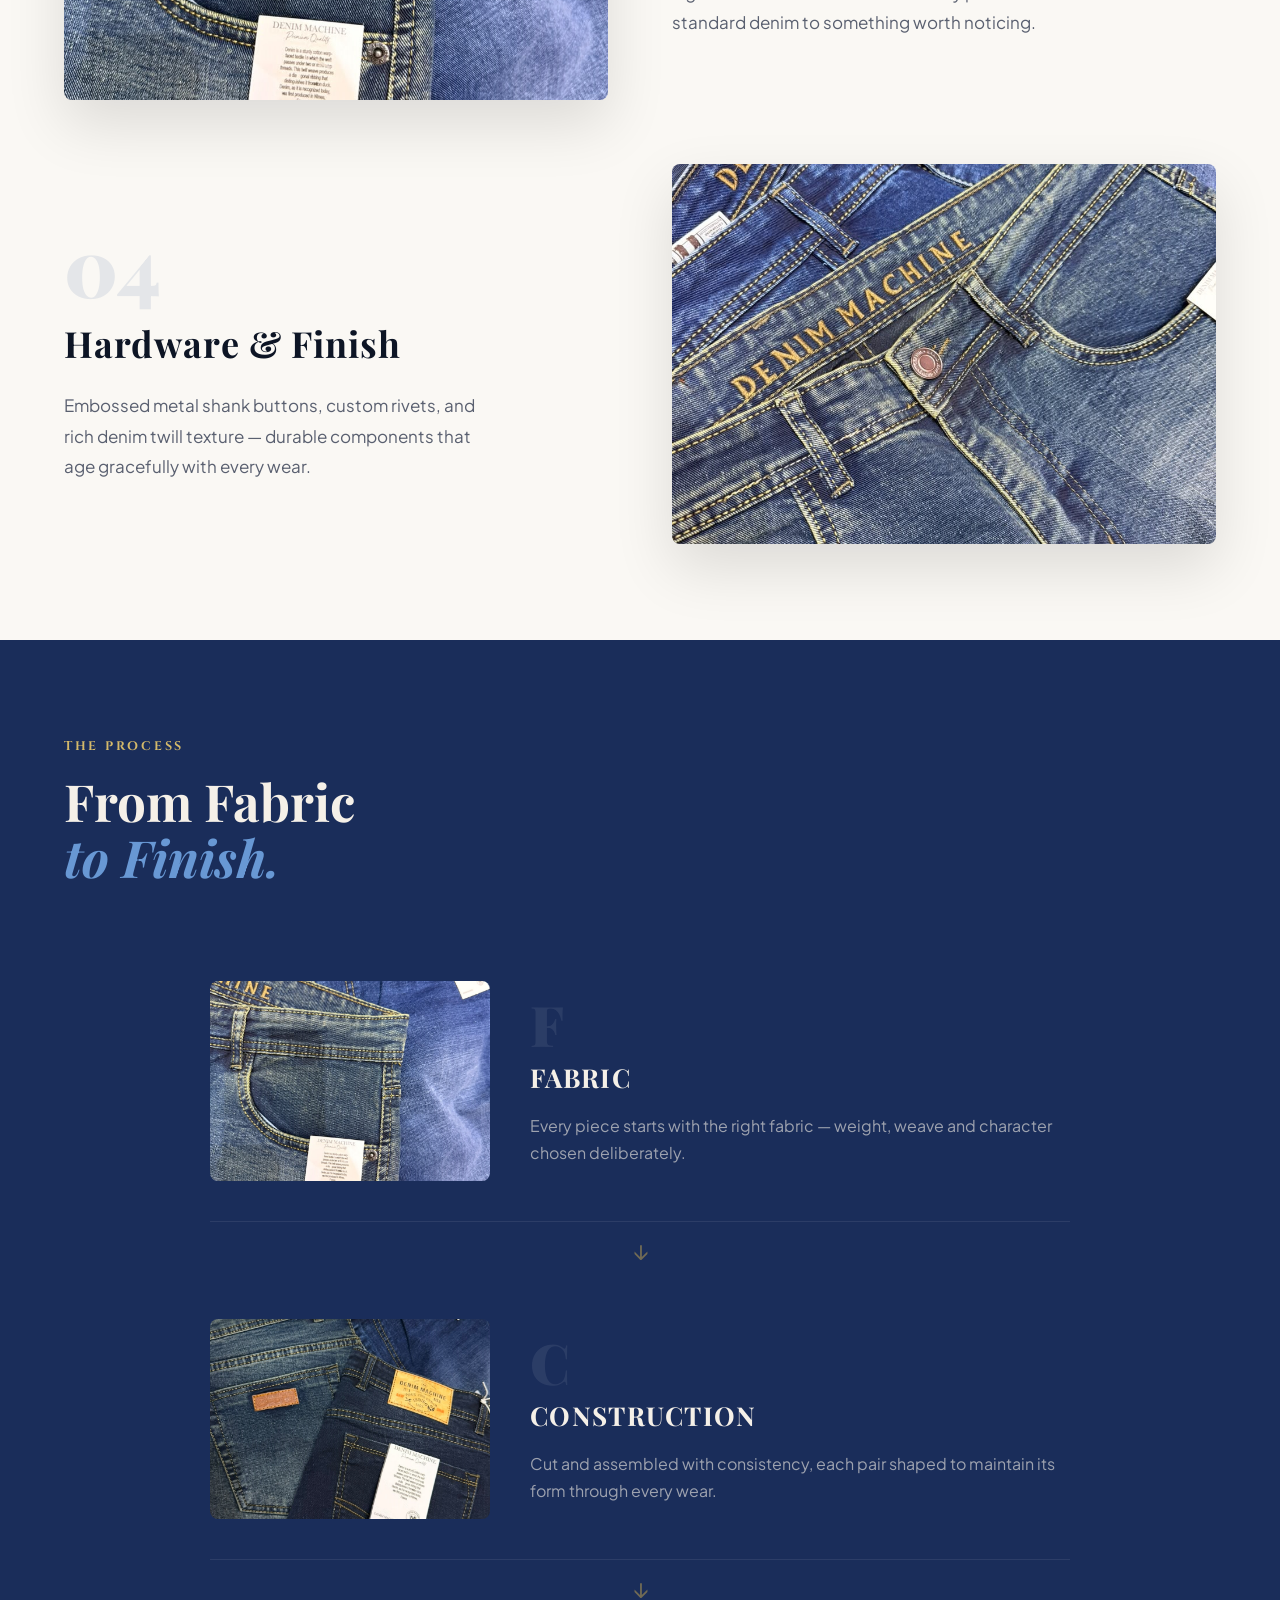
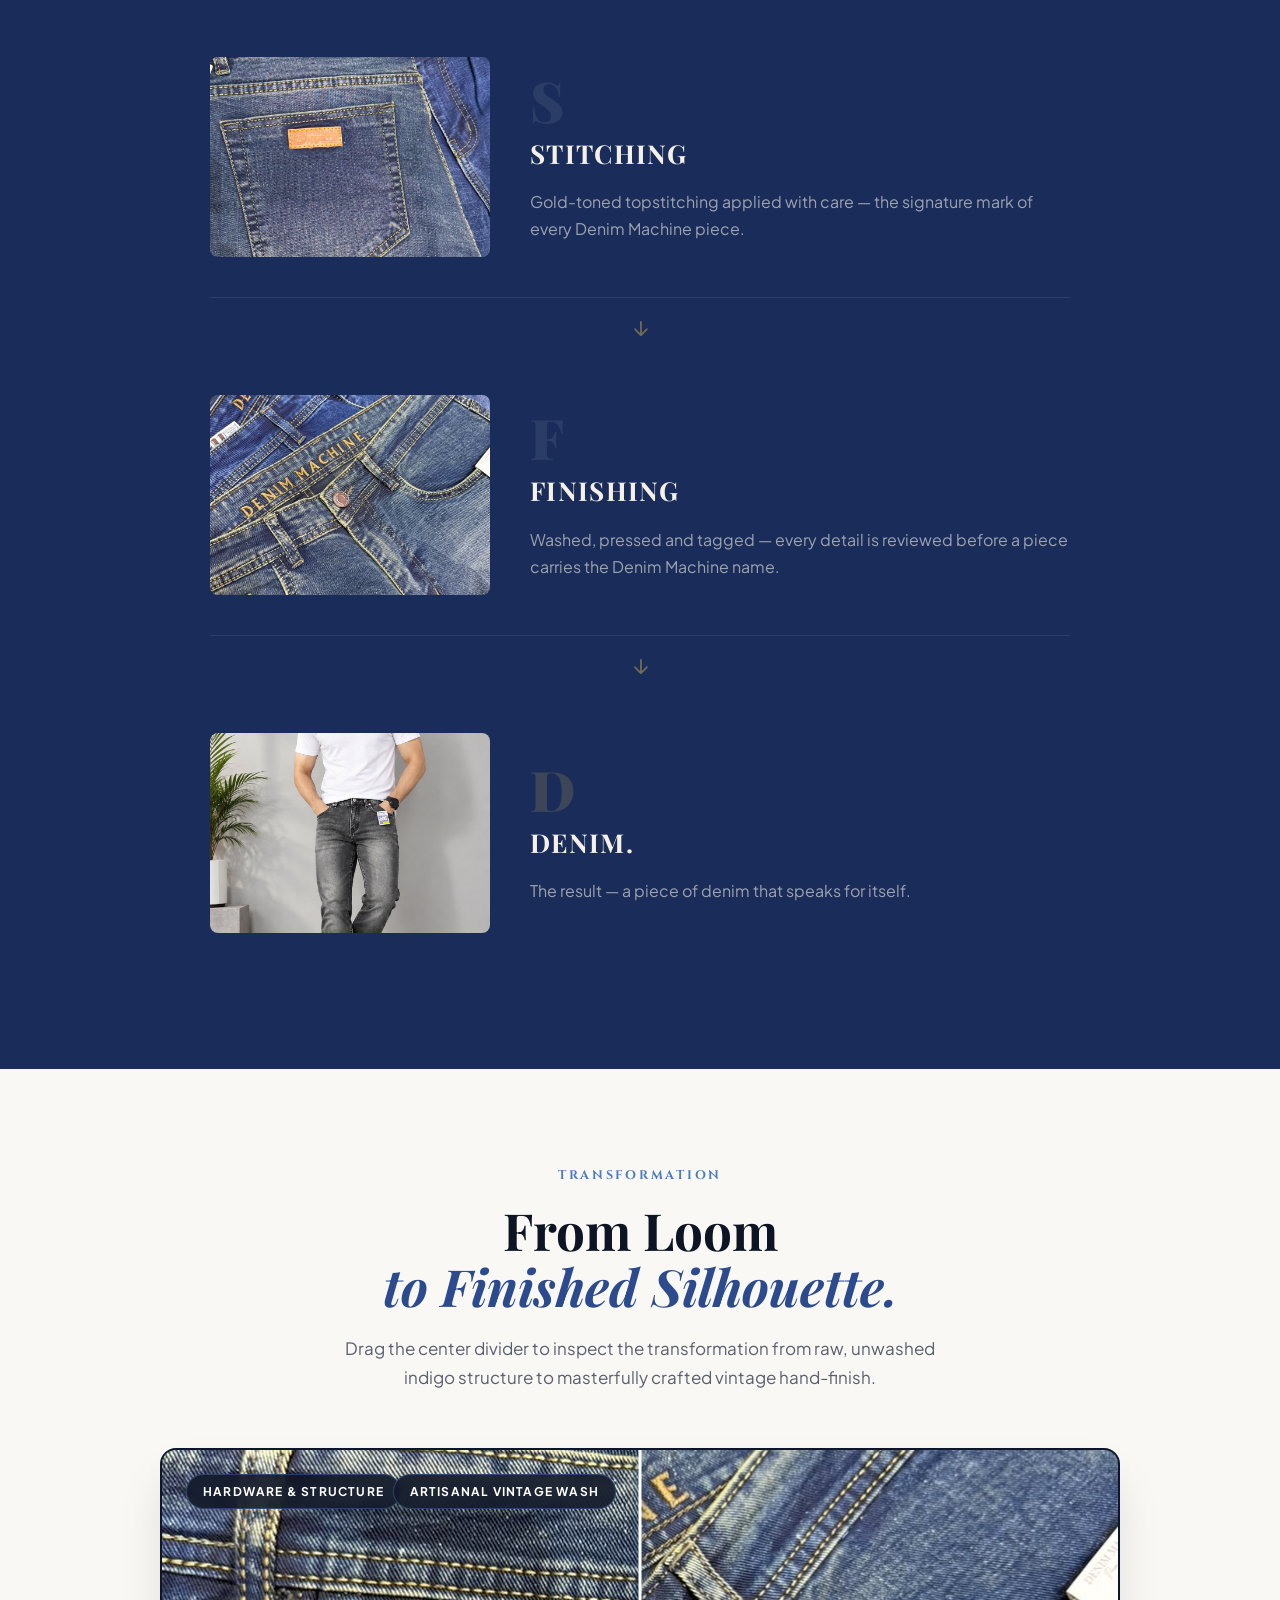
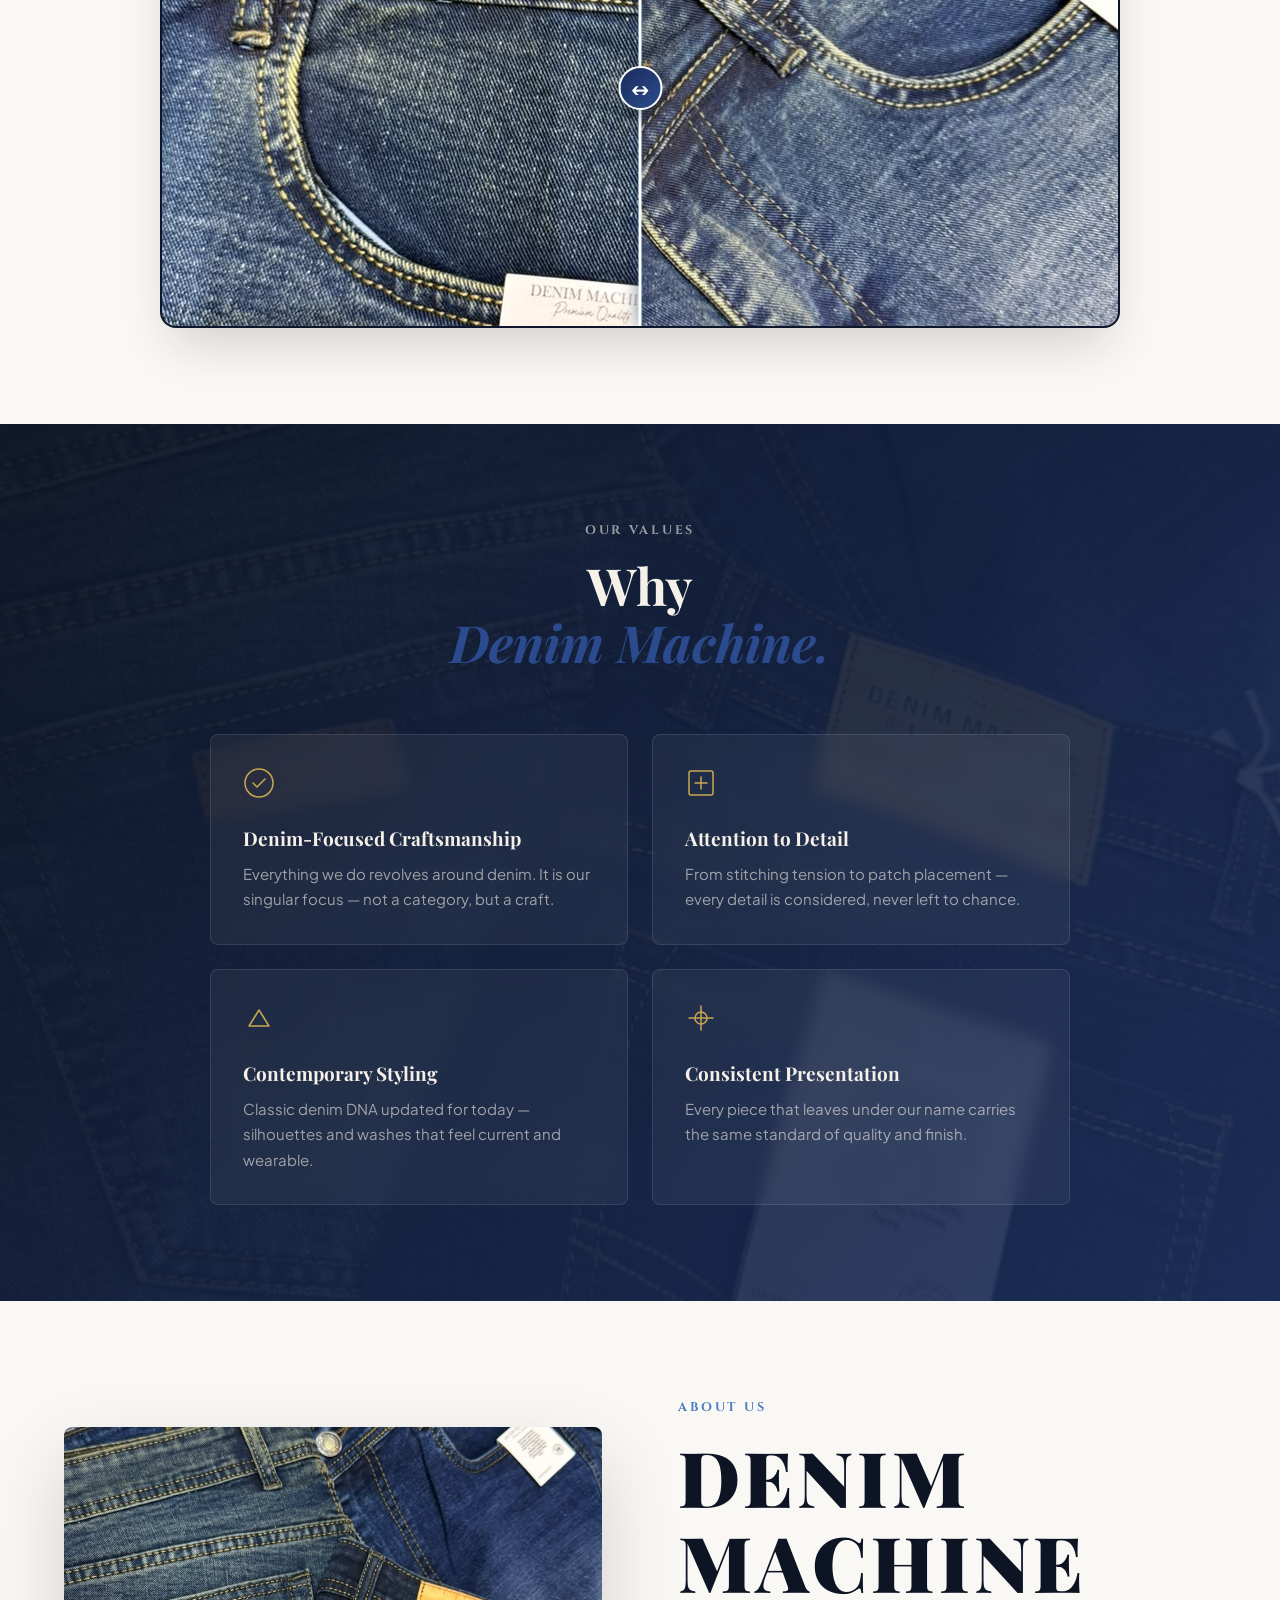
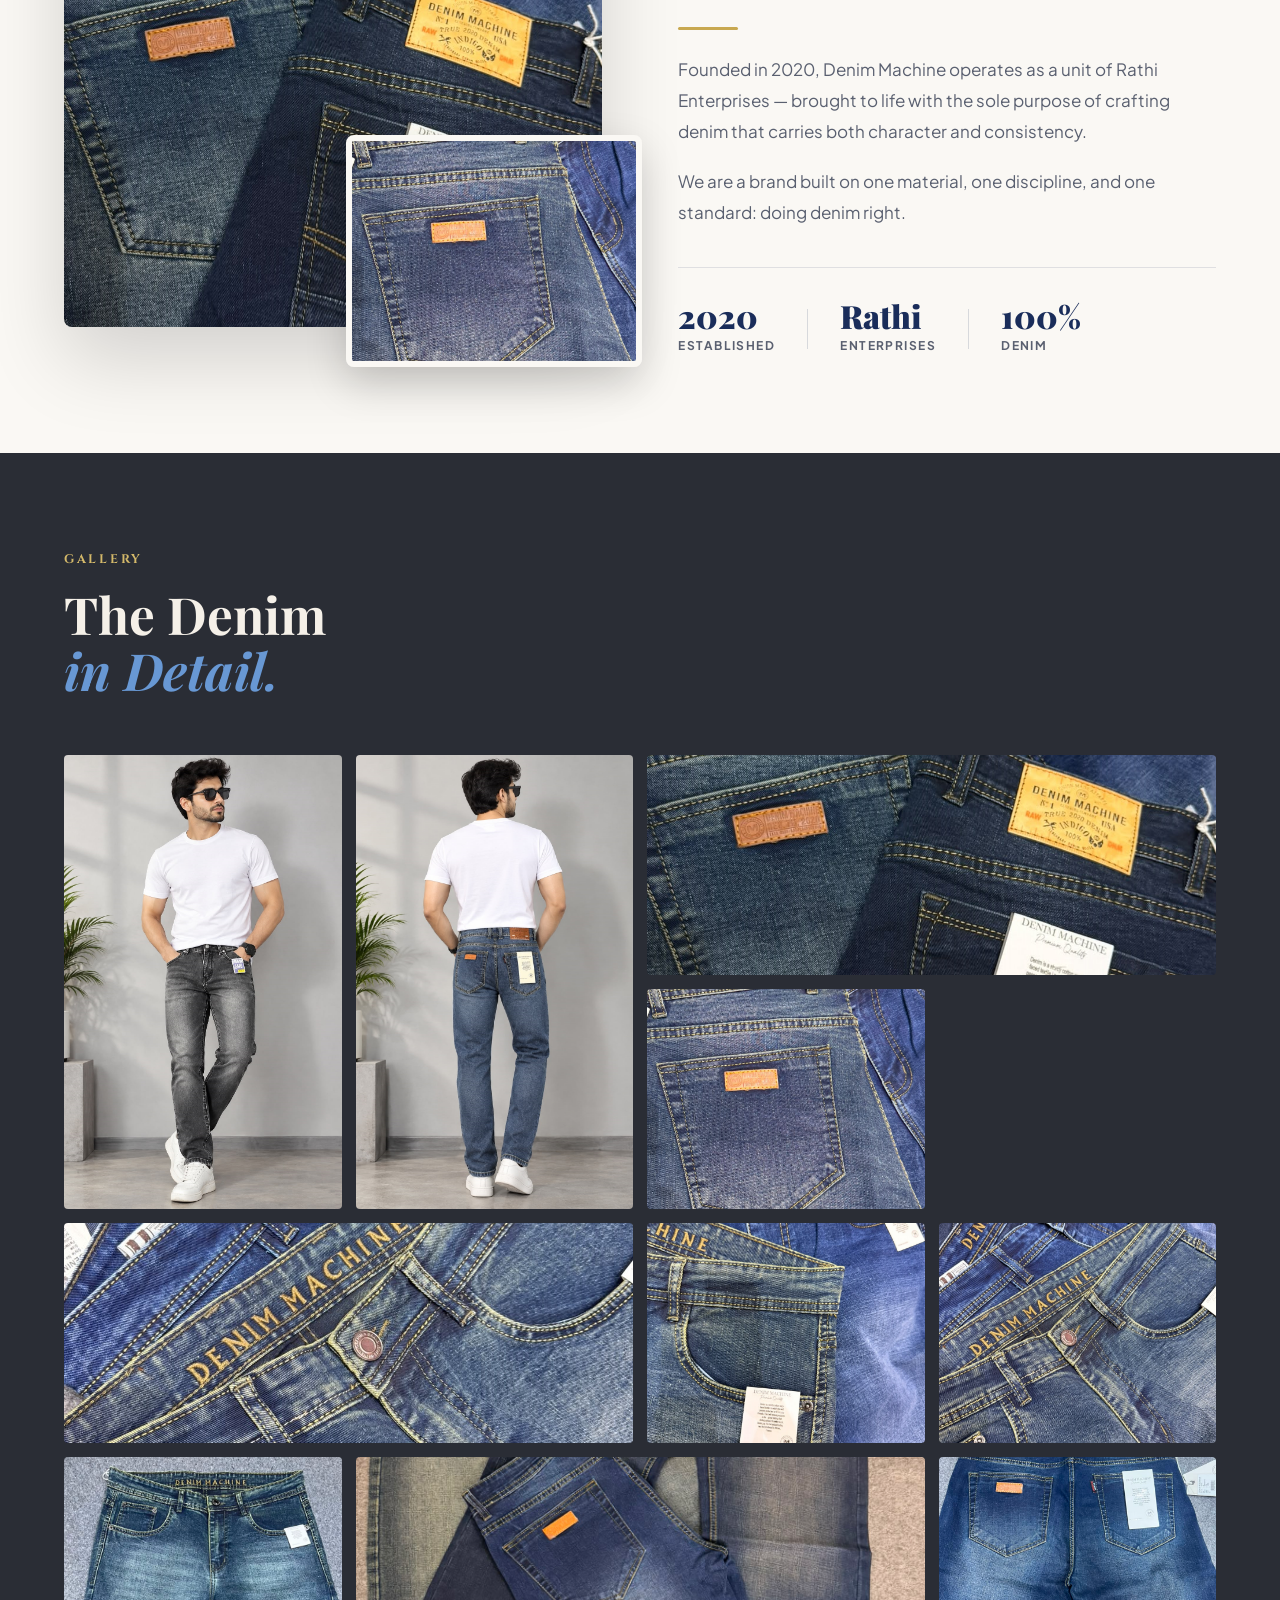
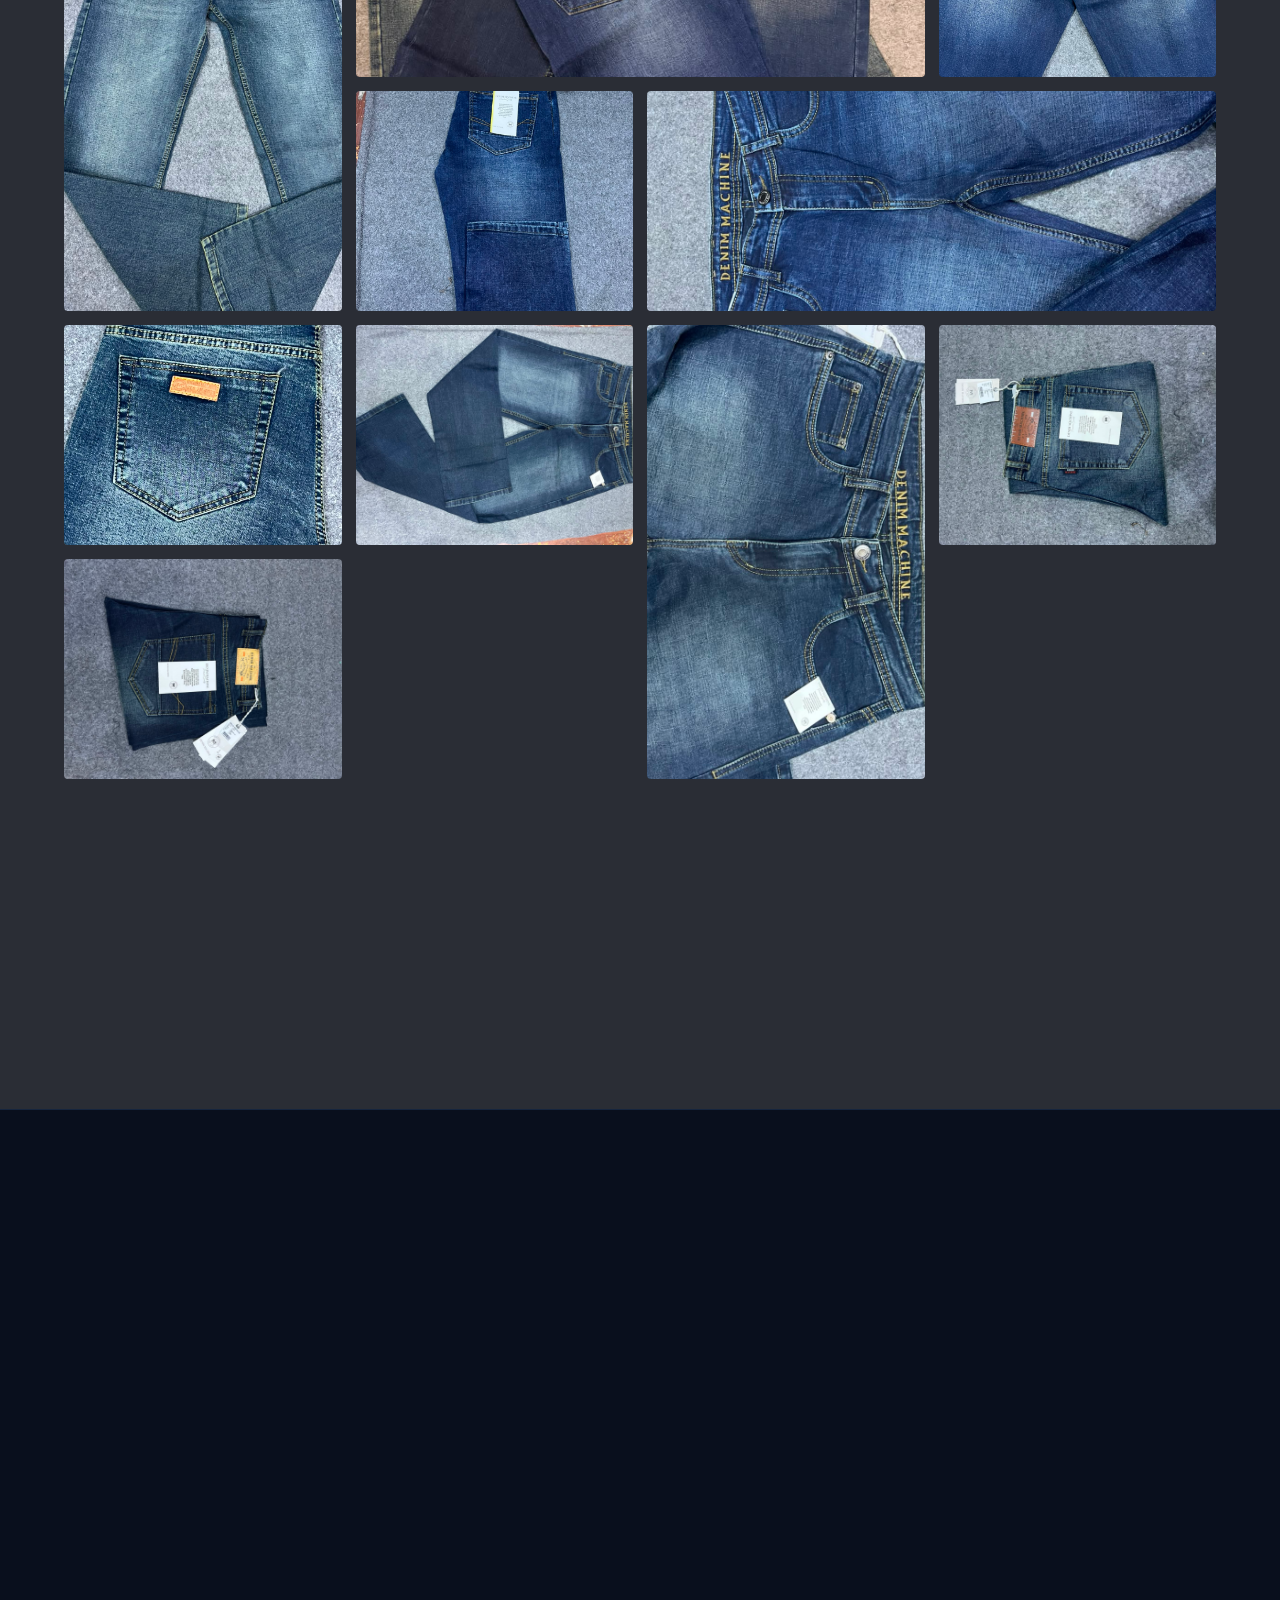
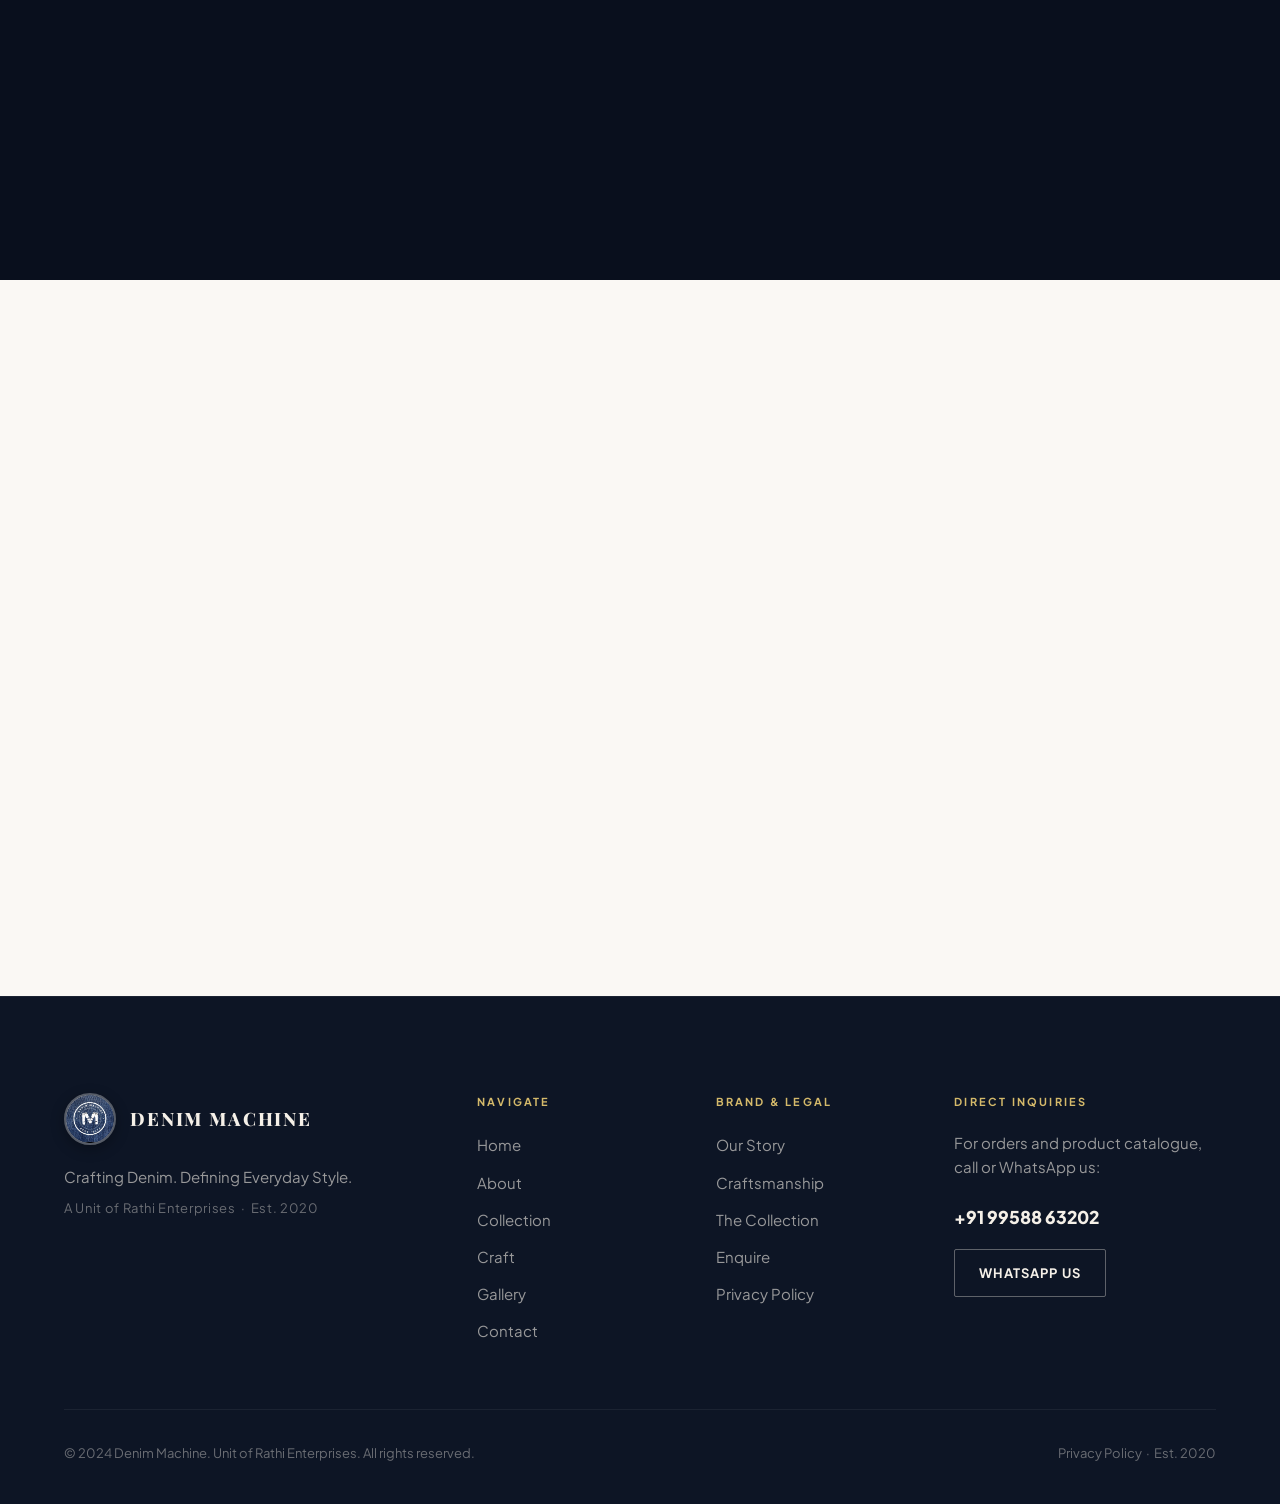
==== commit e7bb2e0e: "feat(ui): implement luxury hero photo slider, interactive lookbook carousel, infinite marquee ticker" ====
--- a/index.html
+++ b/index.html
@@ -24,7 +24,7 @@
   <!-- Fonts -->
   <link rel="preconnect" href="https://fonts.googleapis.com" />
   <link rel="preconnect" href="https://fonts.gstatic.com" crossorigin />
-  <link href="https://fonts.googleapis.com/css2?family=Playfair+Display:ital,wght@0,400;0,500;0,600;0,700;0,800;0,900;1,400;1,700&family=Manrope:wght@300;400;500;600;700;800&display=swap" rel="stylesheet" />
+  <link href="https://fonts.googleapis.com/css2?family=Cinzel:wght@600;700;800;900&family=Playfair+Display:ital,wght@0,500;0,600;0,700;0,800;0,900;1,400;1,600;1,700&family=Plus+Jakarta+Sans:wght@300;400;500;600;700;800&display=swap" rel="stylesheet" />
 
   <!-- Schema Markup -->
   <script type="application/ld+json">
@@ -92,19 +92,73 @@
 
   <main>
 
-    <!-- ===================== HERO ===================== -->
-    <section class="hero" id="home" aria-label="Hero section">
-      <div class="hero-media">
-        <img
-          src="images/model-front-charcoal.jpg"
-          alt="Denim Machine — Premium denim jeans worn by model in charcoal vintage wash"
-          class="hero-img"
-          loading="eager"
-          fetchpriority="high"
-        />
-        <div class="hero-overlay"></div>
-        <div class="hero-grain"></div>
-      </div>
+    <!-- ===================== HERO SLIDER ===================== -->
+    <section class="hero hero-slider" id="home" aria-label="Hero slider">
+      <div class="hero-slides" id="hero-slides">
+        <div class="hero-slide active" data-slide="0">
+          <img
+            src="images/model-front-charcoal.jpg"
+            alt="Denim Machine — Premium denim jeans worn by model in charcoal vintage wash"
+            class="hero-slide-img"
+            loading="eager"
+            fetchpriority="high"
+          />
+          <div class="hero-slide-tag">Signature Cut · Charcoal Vintage Wash</div>
+        </div>
+
+        <div class="hero-slide" data-slide="1">
+          <img
+            src="images/model-back-indigo.jpg"
+            alt="Denim Machine — Classic indigo tailored denim jeans on model"
+            class="hero-slide-img"
+            loading="lazy"
+          />
+          <div class="hero-slide-tag">Heritage Indigo · Tailored Regular Fit</div>
+        </div>
+
+        <div class="hero-slide" data-slide="2">
+          <img
+            src="images/collection-flatlay-tags.jpg"
+            alt="Denim Machine — Signature collection flatlay with original tags and leather patch"
+            class="hero-slide-img"
+            loading="lazy"
+          />
+          <div class="hero-slide-tag">Artisanal Archive · Original Tags &amp; Hardware</div>
+        </div>
+
+        <div class="hero-slide" data-slide="3">
+          <img
+            src="images/craft-waistband-gold.jpg"
+            alt="Denim Machine — High-tensile gold topstitching and interior waistband detail"
+            class="hero-slide-img"
+            loading="lazy"
+          />
+          <div class="hero-slide-tag">Master Craft · Gold Topstitching &amp; Waistband</div>
+        </div>
+      </div>
+
+      <div class="hero-overlay"></div>
+      <div class="hero-grain"></div>
+
+      <!-- Hero Slide Controls -->
+      <div class="hero-slider-controls" aria-label="Hero slider navigation">
+        <button class="hero-nav-btn prev" id="hero-prev-btn" aria-label="Previous slide">
+          <svg width="20" height="20" viewBox="0 0 24 24" fill="none" stroke="currentColor" stroke-width="2"><path d="M19 12H5M12 19l-7-7 7-7"/></svg>
+        </button>
+        <div class="hero-dots" id="hero-dots" role="tablist">
+          <button class="hero-dot active" data-dot="0" role="tab" aria-label="Slide 1" aria-selected="true"><span class="hero-dot-bar"></span></button>
+          <button class="hero-dot" data-dot="1" role="tab" aria-label="Slide 2" aria-selected="false"><span class="hero-dot-bar"></span></button>
+          <button class="hero-dot" data-dot="2" role="tab" aria-label="Slide 3" aria-selected="false"><span class="hero-dot-bar"></span></button>
+          <button class="hero-dot" data-dot="3" role="tab" aria-label="Slide 4" aria-selected="false"><span class="hero-dot-bar"></span></button>
+        </div>
+        <button class="hero-nav-btn next" id="hero-next-btn" aria-label="Next slide">
+          <svg width="20" height="20" viewBox="0 0 24 24" fill="none" stroke="currentColor" stroke-width="2"><path d="M5 12h14M12 5l7 7-7 7"/></svg>
+        </button>
+        <span class="hero-slide-num" id="hero-slide-num">01 / 04</span>
+      </div>
+
+      <!-- Slide Progress Bar -->
+      <div class="hero-progress" id="hero-progress"><span class="hero-progress-fill" id="hero-progress-fill"></span></div>
 
       <div class="hero-content">
 
@@ -135,16 +189,21 @@
           <a href="#contact" class="btn btn-glass" id="hero-enquire-btn">Enquire Now</a>
         </div>
 
-        <!-- Stats strip -->
+        <!-- Stats strip with interactive counter data -->
         <div class="hero-stats">
           <div class="hero-stat">
-            <span class="hero-stat-val">2020</span>
+            <span class="hero-stat-val counter" data-target="2020">2020</span>
             <span class="hero-stat-label">Established</span>
           </div>
           <div class="hero-stat-div" aria-hidden="true"></div>
           <div class="hero-stat">
-            <span class="hero-stat-val">100%</span>
+            <span class="hero-stat-val"><span class="counter" data-target="100">100</span>%</span>
             <span class="hero-stat-label">Denim Focused</span>
+          </div>
+          <div class="hero-stat-div" aria-hidden="true"></div>
+          <div class="hero-stat">
+            <span class="hero-stat-val"><span class="counter" data-target="18">18</span>+</span>
+            <span class="hero-stat-label">Signature Cuts</span>
           </div>
           <div class="hero-stat-div" aria-hidden="true"></div>
           <div class="hero-stat">
@@ -160,6 +219,44 @@
         <span class="scroll-label">Scroll</span>
       </div>
     </section>
+
+    <!-- ===================== INFINITE BRAND MARQUEE ===================== -->
+    <div class="brand-marquee" aria-label="Brand highlights ticker">
+      <div class="marquee-track">
+        <div class="marquee-group">
+          <span>★ PREMIUM INDIGO RAW DENIM</span>
+          <span class="marquee-sep">✦</span>
+          <span>CRAFTED IN INDIA</span>
+          <span class="marquee-sep">✦</span>
+          <span>ESTABLISHED 2020</span>
+          <span class="marquee-sep">✦</span>
+          <span>HIGH-TENSILE GOLD STITCHING</span>
+          <span class="marquee-sep">✦</span>
+          <span>UNIT OF RATHI ENTERPRISES</span>
+          <span class="marquee-sep">✦</span>
+          <span>BESPOKE WASH STUDIO</span>
+          <span class="marquee-sep">✦</span>
+          <span>100% QUALITY ASSURED</span>
+          <span class="marquee-sep">✦</span>
+        </div>
+        <div class="marquee-group" aria-hidden="true">
+          <span>★ PREMIUM INDIGO RAW DENIM</span>
+          <span class="marquee-sep">✦</span>
+          <span>CRAFTED IN INDIA</span>
+          <span class="marquee-sep">✦</span>
+          <span>ESTABLISHED 2020</span>
+          <span class="marquee-sep">✦</span>
+          <span>HIGH-TENSILE GOLD STITCHING</span>
+          <span class="marquee-sep">✦</span>
+          <span>UNIT OF RATHI ENTERPRISES</span>
+          <span class="marquee-sep">✦</span>
+          <span>BESPOKE WASH STUDIO</span>
+          <span class="marquee-sep">✦</span>
+          <span>100% QUALITY ASSURED</span>
+          <span class="marquee-sep">✦</span>
+        </div>
+      </div>
+    </div>
 
     <!-- ===================== BRAND INTRO ===================== -->
     <section class="brand-intro section-pad" id="brand-intro" aria-label="Brand introduction">
@@ -196,7 +293,127 @@
         <div class="section-header reveal-up">
           <p class="section-eyebrow">Our Collection</p>
           <h2 class="section-title">The Denim Edit</h2>
-          <p class="section-desc">Each piece in our collection represents a distinct expression of denim craftsmanship. Click any image to explore in detail.</p>
+          <p class="section-desc">Each piece in our collection represents a distinct expression of denim craftsmanship. Slide or click to explore every detail.</p>
+        </div>
+
+        <!-- ===================== INTERACTIVE LOOKBOOK SLIDER ===================== -->
+        <div class="lookbook-slider-section reveal-up">
+          <div class="lookbook-slider-header">
+            <div class="lookbook-badge">
+              <span class="pulse-dot"></span>
+              <span>Interactive Lookbook &amp; Cuts Carousel</span>
+            </div>
+            <div class="lookbook-nav">
+              <button class="lookbook-nav-btn prev" id="lookbook-prev-btn" aria-label="Previous lookbook slide">
+                <svg width="18" height="18" viewBox="0 0 24 24" fill="none" stroke="currentColor" stroke-width="2.5"><path d="M19 12H5M12 19l-7-7 7-7"/></svg>
+              </button>
+              <button class="lookbook-nav-btn next" id="lookbook-next-btn" aria-label="Next lookbook slide">
+                <svg width="18" height="18" viewBox="0 0 24 24" fill="none" stroke="currentColor" stroke-width="2.5"><path d="M5 12h14M12 5l7 7-7 7"/></svg>
+              </button>
+            </div>
+          </div>
+
+          <div class="lookbook-carousel-wrap">
+            <div class="lookbook-carousel" id="lookbook-carousel">
+              <!-- Slide 1 -->
+              <div class="lookbook-card" data-index="0" tabindex="0" role="button" aria-label="Open Charcoal Vintage Wash in viewer">
+                <div class="lookbook-img-box">
+                  <img src="images/model-front-charcoal.jpg" alt="Charcoal Vintage Wash on model" loading="lazy" />
+                  <span class="lookbook-card-pill">On Model</span>
+                  <div class="lookbook-zoom-indicator"><span>&#8599;</span></div>
+                </div>
+                <div class="lookbook-card-info">
+                  <span class="lookbook-card-tag">Signature Cut</span>
+                  <h4 class="lookbook-card-title">Charcoal Vintage Wash</h4>
+                  <p class="lookbook-card-desc">Hand-scraped fade pattern with relaxed contemporary rise.</p>
+                </div>
+              </div>
+
+              <!-- Slide 2 -->
+              <div class="lookbook-card" data-index="1" tabindex="0" role="button" aria-label="Open Classic Indigo Fit in viewer">
+                <div class="lookbook-img-box">
+                  <img src="images/model-back-indigo.jpg" alt="Classic Indigo Fit on model" loading="lazy" />
+                  <span class="lookbook-card-pill">On Model</span>
+                  <div class="lookbook-zoom-indicator"><span>&#8599;</span></div>
+                </div>
+                <div class="lookbook-card-info">
+                  <span class="lookbook-card-tag">Heritage Indigo</span>
+                  <h4 class="lookbook-card-title">Classic Indigo Fit</h4>
+                  <p class="lookbook-card-desc">Deep indigo retention wash with signature leather back patch.</p>
+                </div>
+              </div>
+
+              <!-- Slide 3 -->
+              <div class="lookbook-card" data-index="2" tabindex="0" role="button" aria-label="Open Artisanal Archive Flatlay in viewer">
+                <div class="lookbook-img-box">
+                  <img src="images/collection-flatlay-tags.jpg" alt="Artisanal Archive Flatlay" loading="lazy" />
+                  <span class="lookbook-card-pill">Signature</span>
+                  <div class="lookbook-zoom-indicator"><span>&#8599;</span></div>
+                </div>
+                <div class="lookbook-card-info">
+                  <span class="lookbook-card-tag">Archive Flatlay</span>
+                  <h4 class="lookbook-card-title">Original Brand Tags</h4>
+                  <p class="lookbook-card-desc">Factory certified authentic hardware, patches, and tags.</p>
+                </div>
+              </div>
+
+              <!-- Slide 4 -->
+              <div class="lookbook-card" data-index="3" tabindex="0" role="button" aria-label="Open Rear Pocket Patch in viewer">
+                <div class="lookbook-img-box">
+                  <img src="images/craft-pocket-patch.jpg" alt="Rear Pocket Leather Patch" loading="lazy" />
+                  <span class="lookbook-card-pill">Hardware</span>
+                  <div class="lookbook-zoom-indicator"><span>&#8599;</span></div>
+                </div>
+                <div class="lookbook-card-info">
+                  <span class="lookbook-card-tag">Pocket Architecture</span>
+                  <h4 class="lookbook-card-title">Artisanal Leather Patch</h4>
+                  <p class="lookbook-card-desc">Embossed Regd. T.M. leather patch with dual gold topstitching.</p>
+                </div>
+              </div>
+
+              <!-- Slide 5 -->
+              <div class="lookbook-card" data-index="4" tabindex="0" role="button" aria-label="Open Gold Thread Waistband in viewer">
+                <div class="lookbook-img-box">
+                  <img src="images/craft-waistband-gold.jpg" alt="Gold Thread Waistband" loading="lazy" />
+                  <span class="lookbook-card-pill">Master Stitch</span>
+                  <div class="lookbook-zoom-indicator"><span>&#8599;</span></div>
+                </div>
+                <div class="lookbook-card-info">
+                  <span class="lookbook-card-tag">Interior Finish</span>
+                  <h4 class="lookbook-card-title">Gold Thread Waistband</h4>
+                  <p class="lookbook-card-desc">Rich gold embroidered typography on clean interior facing.</p>
+                </div>
+              </div>
+
+              <!-- Slide 6 -->
+              <div class="lookbook-card" data-index="5" tabindex="0" role="button" aria-label="Open Front Pocket Scoop in viewer">
+                <div class="lookbook-img-box">
+                  <img src="images/craft-front-pocket.jpg" alt="Front Pocket Scoop and Copper Rivet" loading="lazy" />
+                  <span class="lookbook-card-pill">Structure</span>
+                  <div class="lookbook-zoom-indicator"><span>&#8599;</span></div>
+                </div>
+                <div class="lookbook-card-info">
+                  <span class="lookbook-card-tag">Reinforced Rivet</span>
+                  <h4 class="lookbook-card-title">Front Pocket Scoop</h4>
+                  <p class="lookbook-card-desc">Heavy-duty copper rivets with high-strain corner bar-tacking.</p>
+                </div>
+              </div>
+
+              <!-- Slide 7 -->
+              <div class="lookbook-card" data-index="6" tabindex="0" role="button" aria-label="Open Shank Button Hardware in viewer">
+                <div class="lookbook-img-box">
+                  <img src="images/craft-button-hardware.jpg" alt="Embossed Zinc Shank Button" loading="lazy" />
+                  <span class="lookbook-card-pill">Branded</span>
+                  <div class="lookbook-zoom-indicator"><span>&#8599;</span></div>
+                </div>
+                <div class="lookbook-card-info">
+                  <span class="lookbook-card-tag">Custom Hardware</span>
+                  <h4 class="lookbook-card-title">Zinc Alloy Button</h4>
+                  <p class="lookbook-card-desc">Die-cast Denim Machine hardware built for lifetime retention.</p>
+                </div>
+              </div>
+            </div>
+          </div>
         </div>
 
         <div class="collection-grid">
--- a/style.css
+++ b/style.css
@@ -33,8 +33,9 @@
   --white-20:     rgba(255,255,255,0.2);
 
   /* Typography */
+  --font-display: 'Cinzel', serif;
   --font-heading: 'Playfair Display', Georgia, serif;
-  --font-body:    'Manrope', system-ui, sans-serif;
+  --font-body:    'Plus Jakarta Sans', system-ui, -apple-system, sans-serif;
 
   /* Spacing */
   --space-xs:   0.5rem;
@@ -199,10 +200,10 @@
 /* SECTION TYPOGRAPHY                                        */
 /* ========================================================= */
 .section-eyebrow {
-  font-family: var(--font-body);
-  font-size: 0.75rem;
-  font-weight: 700;
-  letter-spacing: 0.2em;
+  font-family: var(--font-display, serif);
+  font-size: 0.78rem;
+  font-weight: 700;
+  letter-spacing: 0.22em;
   text-transform: uppercase;
   color: var(--denim-wash);
   margin-bottom: 1rem;
@@ -304,10 +305,10 @@
 }
 
 .logo-text {
-  font-family: var(--font-heading);
-  font-size: 1.2rem;
+  font-family: var(--font-display, serif);
+  font-size: 1.15rem;
   font-weight: 800;
-  letter-spacing: 0.12em;
+  letter-spacing: 0.16em;
   color: var(--cream);
   white-space: nowrap;
 }
@@ -537,7 +538,8 @@
 /* ========================================================= */
 /* HERO — FIXED, CLEAN, PROFESSIONAL                         */
 /* ========================================================= */
-.hero {
+/* ---- Hero Slider Container ---- */
+.hero, .hero-slider {
   position: relative;
   min-height: 100svh;
   display: flex;
@@ -545,29 +547,179 @@
   justify-content: center;
   align-items: center;
   overflow: hidden;
-  padding: calc(var(--header-h) + 1.5rem) var(--container-px) 4.5rem;
+  padding: calc(var(--header-h) + 1.5rem) var(--container-px) 5.5rem;
   box-sizing: border-box;
 }
 
-.hero-media {
+.hero-slides {
   position: absolute;
   inset: 0;
   z-index: 0;
   pointer-events: none !important;
 }
 
-.hero-img {
+.hero-slide {
+  position: absolute;
+  inset: 0;
+  opacity: 0;
+  visibility: hidden;
+  transition: opacity 1s cubic-bezier(0.16, 1, 0.3, 1), visibility 1s ease;
+  overflow: hidden;
+}
+
+.hero-slide.active {
+  opacity: 1;
+  visibility: visible;
+}
+
+.hero-slide-img {
   width: 100%;
   height: 100%;
   object-fit: cover;
   object-position: center 30%;
+  transform: scale(1.0);
+  transition: transform 6s ease-out;
+}
+
+.hero-slide.active .hero-slide-img {
   transform: scale(1.07);
-  animation: heroZoom 14s var(--ease-out) forwards;
-}
-
-@keyframes heroZoom {
-  from { transform: scale(1.07); }
-  to   { transform: scale(1.0); }
+}
+
+.hero-slide-tag {
+  position: absolute;
+  top: calc(var(--header-h) + 1rem);
+  right: var(--container-px);
+  z-index: 3;
+  padding: 0.4rem 1.1rem;
+  border-radius: 999px;
+  background: rgba(13, 21, 37, 0.7);
+  border: 1px solid rgba(74, 124, 193, 0.4);
+  backdrop-filter: blur(10px);
+  -webkit-backdrop-filter: blur(10px);
+  color: var(--cream);
+  font-size: 0.75rem;
+  font-weight: 700;
+  letter-spacing: 0.12em;
+  text-transform: uppercase;
+  pointer-events: auto;
+  opacity: 0;
+  transform: translateY(-8px);
+  transition: opacity 0.6s 0.3s ease, transform 0.6s 0.3s ease;
+}
+
+.hero-slide.active .hero-slide-tag {
+  opacity: 1;
+  transform: translateY(0);
+}
+
+/* Slider Controls & Progress */
+.hero-slider-controls {
+  position: absolute;
+  bottom: 2rem;
+  left: 50%;
+  transform: translateX(-50%);
+  display: flex;
+  align-items: center;
+  gap: 1.25rem;
+  z-index: 10;
+  background: rgba(13, 21, 37, 0.75);
+  padding: 0.5rem 1.25rem;
+  border-radius: 999px;
+  border: 1px solid rgba(255, 255, 255, 0.15);
+  backdrop-filter: blur(12px);
+  -webkit-backdrop-filter: blur(12px);
+  box-shadow: 0 10px 30px rgba(0, 0, 0, 0.4);
+}
+
+.hero-nav-btn {
+  display: flex;
+  align-items: center;
+  justify-content: center;
+  width: 34px;
+  height: 34px;
+  border-radius: 50%;
+  background: rgba(255, 255, 255, 0.1);
+  border: 1px solid rgba(255, 255, 255, 0.2);
+  color: #ffffff;
+  cursor: pointer;
+  transition: all var(--dur-fast);
+}
+
+.hero-nav-btn:hover {
+  background: var(--denim);
+  border-color: var(--denim-wash);
+  transform: scale(1.1);
+}
+
+.hero-dots {
+  display: flex;
+  align-items: center;
+  gap: 0.5rem;
+}
+
+.hero-dot {
+  width: 24px;
+  height: 6px;
+  background: rgba(255, 255, 255, 0.25);
+  border: none;
+  border-radius: 999px;
+  cursor: pointer;
+  overflow: hidden;
+  position: relative;
+  transition: width 0.3s ease, background 0.3s ease;
+  padding: 0;
+}
+
+.hero-dot.active {
+  width: 42px;
+  background: rgba(255, 255, 255, 0.4);
+}
+
+.hero-dot-bar {
+  display: block;
+  height: 100%;
+  width: 0%;
+  background: var(--denim-wash);
+  border-radius: 999px;
+}
+
+.hero-dot.active .hero-dot-bar {
+  animation: heroDotProgress 5s linear forwards;
+}
+
+@keyframes heroDotProgress {
+  from { width: 0%; }
+  to   { width: 100%; }
+}
+
+.hero-slide-num {
+  font-family: var(--font-display, serif);
+  font-size: 0.8125rem;
+  font-weight: 700;
+  letter-spacing: 0.15em;
+  color: var(--cream);
+  min-width: 58px;
+  text-align: right;
+}
+
+/* Linear progress bar at top of hero */
+.hero-progress {
+  position: absolute;
+  bottom: 0;
+  left: 0;
+  right: 0;
+  height: 3px;
+  background: rgba(255, 255, 255, 0.08);
+  z-index: 10;
+  overflow: hidden;
+}
+
+.hero-progress-fill {
+  display: block;
+  height: 100%;
+  width: 0%;
+  background: linear-gradient(90deg, var(--denim), var(--denim-wash), var(--gold-light));
+  transition: width 0.2s linear;
 }
 
 /* Bold, layered dark gradient — heavy at bottom, dark at top for nav readability */
@@ -712,11 +864,12 @@
 }
 
 .hero-stat-val {
-  font-family: var(--font-heading);
-  font-size: 1.25rem;
+  font-family: var(--font-display, serif);
+  font-size: 1.35rem;
   font-weight: 800;
   color: var(--cream);
   line-height: 1;
+  letter-spacing: 0.05em;
 }
 
 .hero-stat-label {
@@ -2652,5 +2805,286 @@
   }
 }
 
-
-
+/* ========================================================= */
+/* INFINITE BRAND MARQUEE (HIGH-FASHION RUNNING RIBBON)      */
+/* ========================================================= */
+.brand-marquee {
+  background: linear-gradient(90deg, #090f1d, #142242 50%, #090f1d);
+  border-top: 1px solid rgba(74, 124, 193, 0.25);
+  border-bottom: 1px solid rgba(74, 124, 193, 0.25);
+  padding: 0.9rem 0;
+  overflow: hidden;
+  position: relative;
+  z-index: 15;
+  box-shadow: 0 4px 20px rgba(0, 0, 0, 0.3);
+}
+
+.marquee-track {
+  display: flex;
+  width: max-content;
+  animation: marqueeScroll 32s linear infinite;
+  will-change: transform;
+}
+
+.brand-marquee:hover .marquee-track {
+  animation-play-state: paused;
+}
+
+.marquee-group {
+  display: flex;
+  align-items: center;
+  gap: 2.25rem;
+  padding-right: 2.25rem;
+  white-space: nowrap;
+  font-family: var(--font-display, serif);
+  font-size: 0.8125rem;
+  font-weight: 700;
+  letter-spacing: 0.2em;
+  text-transform: uppercase;
+  color: var(--cream);
+}
+
+.marquee-group span:not(.marquee-sep) {
+  background: linear-gradient(90deg, #ffffff, var(--cream), #c8d8f0);
+  -webkit-background-clip: text;
+  -webkit-text-fill-color: transparent;
+}
+
+.marquee-sep {
+  color: var(--gold);
+  font-size: 0.75rem;
+  animation: pulseDot 2s infinite ease-in-out;
+}
+
+@keyframes marqueeScroll {
+  from { transform: translateX(0); }
+  to   { transform: translateX(-50%); }
+}
+
+/* ========================================================= */
+/* LOOKBOOK INTERACTIVE CAROUSEL                             */
+/* ========================================================= */
+.lookbook-slider-section {
+  margin-bottom: 3.5rem;
+}
+
+.lookbook-slider-header {
+  display: flex;
+  align-items: center;
+  justify-content: space-between;
+  margin-bottom: 1.5rem;
+  flex-wrap: wrap;
+  gap: 1rem;
+}
+
+.lookbook-badge {
+  display: inline-flex;
+  align-items: center;
+  gap: 0.6rem;
+  padding: 0.4rem 1rem;
+  background: rgba(44, 74, 142, 0.12);
+  border: 1px solid rgba(74, 124, 193, 0.35);
+  border-radius: 999px;
+  font-size: 0.75rem;
+  font-weight: 700;
+  letter-spacing: 0.12em;
+  text-transform: uppercase;
+  color: var(--indigo);
+}
+
+.pulse-dot {
+  width: 8px;
+  height: 8px;
+  border-radius: 50%;
+  background: var(--denim-wash);
+  box-shadow: 0 0 0 0 rgba(74, 124, 193, 0.7);
+  animation: pulseRing 2s infinite;
+}
+
+@keyframes pulseRing {
+  0%   { box-shadow: 0 0 0 0 rgba(74, 124, 193, 0.7); }
+  70%  { box-shadow: 0 0 0 8px rgba(74, 124, 193, 0); }
+  100% { box-shadow: 0 0 0 0 rgba(74, 124, 193, 0); }
+}
+
+.lookbook-nav {
+  display: flex;
+  align-items: center;
+  gap: 0.75rem;
+}
+
+.lookbook-nav-btn {
+  display: flex;
+  align-items: center;
+  justify-content: center;
+  width: 44px;
+  height: 44px;
+  border-radius: 50%;
+  background: var(--white);
+  border: 1.5px solid rgba(26, 45, 90, 0.18);
+  color: var(--indigo);
+  cursor: pointer;
+  transition: all 0.3s var(--ease-out);
+  box-shadow: 0 4px 14px rgba(13, 21, 37, 0.08);
+}
+
+.lookbook-nav-btn:hover {
+  background: var(--denim);
+  border-color: var(--denim);
+  color: #ffffff;
+  transform: translateY(-2px);
+  box-shadow: 0 8px 20px rgba(44, 74, 142, 0.3);
+}
+
+.lookbook-carousel-wrap {
+  overflow: hidden;
+  position: relative;
+  margin: 0 calc(-1 * var(--container-px));
+  padding: 0.5rem var(--container-px) 1.5rem;
+}
+
+.lookbook-carousel {
+  display: flex;
+  gap: 1.75rem;
+  overflow-x: auto;
+  scroll-snap-type: x mandatory;
+  scroll-behavior: smooth;
+  padding-bottom: 1rem;
+  -webkit-overflow-scrolling: touch;
+  scrollbar-width: none;
+}
+
+.lookbook-carousel::-webkit-scrollbar {
+  display: none;
+}
+
+.lookbook-card {
+  flex: 0 0 320px;
+  scroll-snap-align: start;
+  background: var(--white);
+  border-radius: var(--radius-md);
+  border: 1.5px solid rgba(26, 45, 90, 0.1);
+  overflow: hidden;
+  transition: all 0.4s cubic-bezier(0.16, 1, 0.3, 1);
+  cursor: pointer;
+  position: relative;
+  box-shadow: 0 6px 20px rgba(0, 0, 0, 0.04);
+}
+
+.lookbook-card:hover {
+  transform: translateY(-8px) scale(1.02);
+  border-color: var(--denim-wash);
+  box-shadow: 0 20px 40px -10px rgba(13, 21, 37, 0.18), 0 0 20px rgba(74, 124, 193, 0.15);
+}
+
+.lookbook-img-box {
+  position: relative;
+  height: 380px;
+  overflow: hidden;
+  background: #0d1525;
+}
+
+.lookbook-img-box img {
+  width: 100%;
+  height: 100%;
+  object-fit: cover;
+  transition: transform 0.7s cubic-bezier(0.16, 1, 0.3, 1);
+}
+
+.lookbook-card:hover .lookbook-img-box img {
+  transform: scale(1.08);
+}
+
+.lookbook-card-pill {
+  position: absolute;
+  top: 1rem;
+  left: 1rem;
+  padding: 0.3rem 0.8rem;
+  background: rgba(13, 21, 37, 0.85);
+  border: 1px solid rgba(74, 124, 193, 0.4);
+  border-radius: 50px;
+  font-size: 0.7rem;
+  font-weight: 700;
+  letter-spacing: 0.1em;
+  text-transform: uppercase;
+  color: #ffffff;
+  backdrop-filter: blur(8px);
+}
+
+.lookbook-zoom-indicator {
+  position: absolute;
+  bottom: 1rem;
+  right: 1rem;
+  width: 40px;
+  height: 40px;
+  border-radius: 50%;
+  background: rgba(255, 255, 255, 0.9);
+  color: var(--navy);
+  display: flex;
+  align-items: center;
+  justify-content: center;
+  font-size: 1.1rem;
+  font-weight: 700;
+  opacity: 0;
+  transform: translateY(8px);
+  transition: all 0.3s ease;
+  box-shadow: 0 4px 15px rgba(0, 0, 0, 0.2);
+}
+
+.lookbook-card:hover .lookbook-zoom-indicator {
+  opacity: 1;
+  transform: translateY(0);
+}
+
+.lookbook-card-info {
+  padding: 1.25rem;
+}
+
+.lookbook-card-tag {
+  font-size: 0.72rem;
+  font-weight: 800;
+  letter-spacing: 0.15em;
+  text-transform: uppercase;
+  color: var(--denim-wash);
+  display: block;
+  margin-bottom: 0.3rem;
+}
+
+.lookbook-card-title {
+  font-family: var(--font-heading);
+  font-size: 1.15rem;
+  font-weight: 700;
+  color: var(--navy);
+  margin-bottom: 0.35rem;
+  line-height: 1.3;
+}
+
+.lookbook-card-desc {
+  font-size: 0.85rem;
+  color: var(--grey);
+  line-height: 1.6;
+}
+
+@media (max-width: 768px) {
+  .hero-slide-tag {
+    display: none;
+  }
+  .hero-slider-controls {
+    bottom: 1.25rem;
+    padding: 0.4rem 1rem;
+    gap: 0.75rem;
+  }
+  .hero-nav-btn {
+    width: 30px;
+    height: 30px;
+  }
+  .lookbook-card {
+    flex: 0 0 260px;
+  }
+  .lookbook-img-box {
+    height: 320px;
+  }
+}
+
+
+
